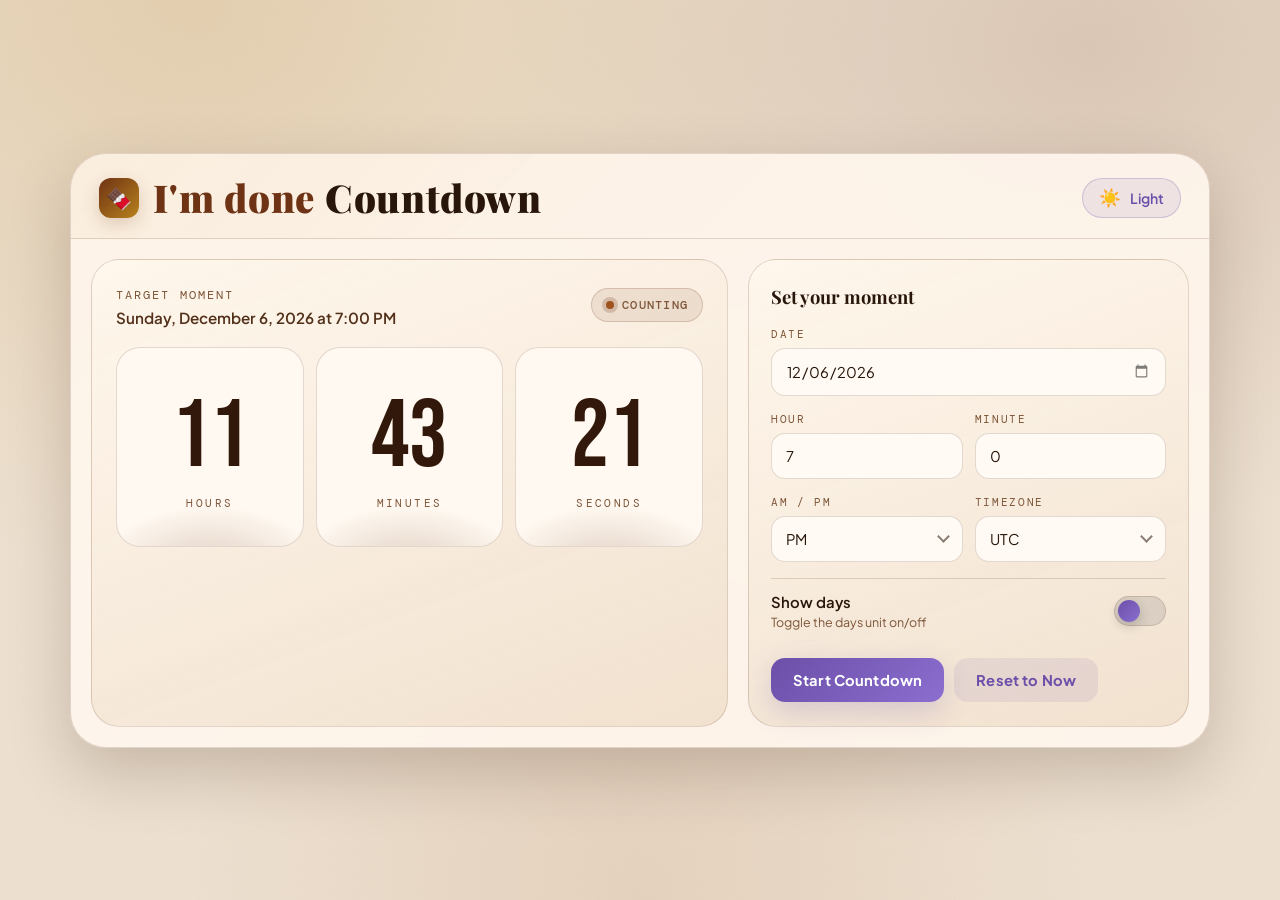
==== index.html @ 4e8c8bf4 "replaced website" ====
<!DOCTYPE html>
<html lang="en">

<head>
    <meta charset="UTF-8" />
    <meta name="viewport" content="width=device-width, initial-scale=1.0" />
    <title>ImDone Countdown</title>
    <link rel="preconnect" href="https://fonts.googleapis.com" />
    <link rel="icon" href="data:,🍫">
    <link
        href="https://fonts.googleapis.com/css2?family=Bebas+Neue&display=swap&family=Playfair+Display:wght@400;700;900&family=Plus+Jakarta+Sans:wght@400;500;600;700&family=DM+Mono:wght@300;400;500&display=swap"
        rel="stylesheet" />
    <style>
        :root {
            /* Light — warm parchment & chocolate */
            --bg: #ede0d0;
            --bg2: #e3d0bc;
            --surface: rgba(255, 247, 238, 0.90);
            --surface2: rgba(255, 249, 242, 0.97);
            --text: #28160a;
            --text2: #52301a;
            --muted: #7d5538;
            --border: rgba(80, 42, 18, 0.16);
            --shadow: 0 24px 64px rgba(44, 20, 6, 0.20);
            --accent: #6e3214;
            --accent2: #a0521e;
            --accent-glow: rgba(110, 50, 20, 0.20);
            --gold: #b8821c;
            --gold2: #d9a83a;
            --input-bg: rgba(255, 251, 245, 0.95);
            --unit-bg: linear-gradient(160deg, rgba(255, 247, 236, 0.95), rgba(238, 220, 200, 0.80));
            --num-color: #32180a;
            --chip-bg: rgba(110, 50, 20, 0.09);
            --chip-border: rgba(110, 50, 20, 0.20);
            --dot: #a0521e;
            --popup-bg: rgba(255, 248, 238, 0.99);
            --popup-hover: rgba(110, 50, 20, 0.08);
            /* purple palette for buttons/toggles */
            --purple: #6b4fa8;
            --purple2: #8b6ecf;
            --purple-glow: rgba(107, 79, 168, 0.22);
            --purple-bg: rgba(107, 79, 168, 0.10);
            --purple-border: rgba(107, 79, 168, 0.24);
            --grain: url("data:image/svg+xml,%3Csvg xmlns='http://www.w3.org/2000/svg' width='200' height='200'%3E%3Cfilter id='n'%3E%3CfeTurbulence type='fractalNoise' baseFrequency='0.75' numOctaves='4' stitchTiles='stitch'/%3E%3C/filter%3E%3Crect width='200' height='200' filter='url(%23n)' opacity='0.04'/%3E%3C/svg%3E");
        }

        [data-theme="dark"] {
            --bg: #1a0e08;
            --bg2: #231409;
            --surface: rgba(48, 28, 16, 0.86);
            --surface2: rgba(58, 35, 20, 0.96);
            --text: #f2e4d6;
            --text2: #d4b49a;
            --muted: #9e7a63;
            --border: rgba(255, 220, 180, 0.09);
            --shadow: 0 28px 72px rgba(0, 0, 0, 0.50);
            --accent: #d4824a;
            --accent2: #e8a070;
            --accent-glow: rgba(212, 130, 74, 0.20);
            --gold: #d4a43a;
            --gold2: #eecc6e;
            --input-bg: rgba(20, 11, 6, 0.55);
            --unit-bg: linear-gradient(160deg, rgba(68, 40, 24, 0.85), rgba(44, 26, 14, 0.75));
            --num-color: #f0d8c4;
            --chip-bg: rgba(212, 130, 74, 0.12);
            --chip-border: rgba(212, 130, 74, 0.22);
            --dot: #d4824a;
            --popup-bg: rgba(42, 24, 13, 0.99);
            --popup-hover: rgba(212, 130, 74, 0.12);
            /* purple palette for buttons/toggles */
            --purple: #9b7cdf;
            --purple2: #b9a0f0;
            --purple-glow: rgba(155, 124, 223, 0.24);
            --purple-bg: rgba(155, 124, 223, 0.12);
            --purple-border: rgba(155, 124, 223, 0.26);
        }

        *,
        *::before,
        *::after {
            box-sizing: border-box;
        }

        html,
        body {
            margin: 0;
            min-height: 100%;
        }

        body {
            background: var(--bg);
            background-image:
                radial-gradient(ellipse at 15% 0%, rgba(184, 130, 28, 0.18) 0%, transparent 45%),
                radial-gradient(ellipse at 85% 5%, rgba(110, 50, 20, 0.14) 0%, transparent 40%),
                radial-gradient(ellipse at 50% 100%, rgba(160, 82, 30, 0.10) 0%, transparent 50%);
            color: var(--text);
            font-family: 'Plus Jakarta Sans', system-ui, sans-serif;
            padding: 24px 16px;
            display: grid;
            place-items: center;
            min-height: 100vh;
        }

        /* Subtle grain overlay */
        body::before {
            content: "";
            position: fixed;
            inset: 0;
            background-image: var(--grain);
            background-repeat: repeat;
            pointer-events: none;
            z-index: 0;
            opacity: 0.6;
        }

        .shell {
            position: relative;
            z-index: 1;
            width: min(1140px, 100%);
            border: 1px solid var(--border);
            border-radius: 36px;
            background: var(--surface);
            box-shadow: var(--shadow);
            overflow: hidden;
            backdrop-filter: blur(20px);
        }

        /* ── HEADER ───────────────────────────────────── */
        .hero {
            padding: 24px 28px 20px;
            border-bottom: 1px solid var(--border);
            background: linear-gradient(135deg, rgba(201, 146, 42, 0.06), transparent 60%);
            display: flex;
            align-items: center;
            justify-content: space-between;
            gap: 16px;
            flex-wrap: wrap;
        }

        .brand {
            display: flex;
            align-items: center;
            gap: 14px;
        }

        .brand-icon {
            width: 40px;
            height: 40px;
            border-radius: 12px;
            background: linear-gradient(135deg, var(--accent), var(--gold));
            display: grid;
            place-items: center;
            font-size: 1.3rem;
            box-shadow: 0 6px 18px var(--accent-glow);
            flex: 0 0 auto;
        }

        h1 {
            margin: 0;
            font-family: 'Playfair Display', serif;
            font-weight: 900;
            font-size: clamp(1.5rem, 3.2vw, 2.4rem);
            letter-spacing: 0.02em;
            line-height: 1;
            color: var(--text);
        }

        h1 span {
            color: var(--accent);
        }

        .top-actions {
            display: flex;
            gap: 10px;
            align-items: center;
        }

        .toggle {
            display: inline-flex;
            align-items: center;
            gap: 9px;
            border: 1px solid var(--purple-border);
            background: var(--purple-bg);
            color: var(--purple);
            padding: 10px 16px;
            border-radius: 999px;
            font-family: 'Plus Jakarta Sans', sans-serif;
            font-size: 0.88rem;
            font-weight: 600;
            cursor: pointer;
            transition: background 0.2s, transform 0.15s;
        }

        .toggle:hover {
            transform: translateY(-1px);
            background: rgba(107, 79, 168, 0.16);
        }

        .toggle-ico {
            font-size: 1.1rem;
            line-height: 1;
        }

        /* ── LAYOUT ───────────────────────────────────── */
        .content {
            display: grid;
            grid-template-columns: 1.3fr 0.9fr;
            gap: 20px;
            padding: 20px;
            align-items: stretch;
        }

        .card {
            border: 1px solid var(--border);
            border-radius: 28px;
            background: var(--unit-bg);
            box-shadow: inset 0 1px 0 rgba(255, 255, 255, 0.06);
        }

        /* ── TIMER PANEL ──────────────────────────────── */
        .timer-panel {
            padding: 28px 24px;
            display: flex;
            flex-direction: column;
            gap: 20px;
        }

        .clock-heading {
            display: flex;
            justify-content: space-between;
            align-items: flex-start;
            gap: 12px;
            flex-wrap: wrap;
        }

        .target-label {
            font-family: 'DM Mono', monospace;
            font-size: 0.72rem;
            font-weight: 400;
            letter-spacing: 0.18em;
            text-transform: uppercase;
            color: var(--muted);
            margin-bottom: 5px;
        }

        .target-value {
            font-family: 'Plus Jakarta Sans', sans-serif;
            font-size: 0.95rem;
            font-weight: 600;
            color: var(--text2);
        }

        .status {
            display: inline-flex;
            align-items: center;
            gap: 8px;
            font-family: 'DM Mono', monospace;
            font-size: 0.78rem;
            font-weight: 500;
            letter-spacing: 0.10em;
            text-transform: uppercase;
            color: var(--muted);
            white-space: nowrap;
            padding: 8px 14px;
            border: 1px solid var(--chip-border);
            border-radius: 999px;
            background: var(--chip-bg);
        }

        .dot {
            width: 8px;
            height: 8px;
            border-radius: 50%;
            background: var(--dot);
            box-shadow: 0 0 0 4px var(--accent-glow);
            animation: pulse 2s ease-in-out infinite;
        }

        .status.warn .dot {
            background: var(--gold);
            box-shadow: 0 0 0 4px rgba(201, 146, 42, 0.22);
            animation: none;
        }

        @keyframes pulse {

            0%,
            100% {
                opacity: 1;
                box-shadow: 0 0 0 4px var(--accent-glow);
            }

            50% {
                opacity: 0.7;
                box-shadow: 0 0 0 7px transparent;
            }
        }

        /* ── BIG CLOCK ────────────────────────────────── */
        .main-countdown {
            display: grid;
            grid-template-columns: repeat(4, minmax(0, 1fr));
            gap: 12px;
        }

        .main-countdown.no-days {
            grid-template-columns: repeat(3, minmax(0, 1fr));
        }

        .unit {
            border-radius: 24px;
            border: 1px solid var(--border);
            background: var(--surface2);
            display: flex;
            flex-direction: column;
            align-items: center;
            justify-content: center;
            padding: 28px 10px 22px;
            gap: 10px;
            position: relative;
            overflow: hidden;
            transition: transform 0.2s ease;
            min-height: 200px;
        }

        .unit:hover {
            transform: translateY(-2px);
        }

        .unit::after {
            content: "";
            position: absolute;
            bottom: -40%;
            left: 50%;
            transform: translateX(-50%);
            width: 120%;
            height: 120px;
            background: radial-gradient(ellipse, var(--accent-glow), transparent 70%);
            pointer-events: none;
        }

        /* Font scales with number of visible columns via vw.
       4-col mode: tighter (5.8vw cap 6rem), 3-col mode gets override below */
        .num {
            font-family: 'Bebas Neue', sans-serif;
            font-weight: 100;
            font-size: clamp(2.8rem, 5.8vw, 6rem);
            line-height: 1;
            letter-spacing: 0;
            font-variant-numeric: tabular-nums;
            color: var(--num-color);
            position: relative;
            z-index: 1;
            transition: transform 0.15s ease;
            white-space: nowrap;
        }

        /* 3-col (days hidden) — more room, go bigger */
        .main-countdown.no-days .num {
            font-size: clamp(3.6rem, 7.5vw, 7.5rem);
        }

        .num.tick {
            animation: numTick 0.18s ease;
        }

        @keyframes numTick {
            0% {
                transform: translateY(-6px);
                opacity: 0.5;
            }

            100% {
                transform: translateY(0);
                opacity: 1;
            }
        }

        .unit-label {
            font-family: 'DM Mono', monospace;
            font-size: 0.68rem;
            font-weight: 400;
            letter-spacing: 0.22em;
            text-transform: uppercase;
            color: var(--muted);
            position: relative;
            z-index: 1;
        }

        .unit-divider {
            align-self: center;
            font-family: 'Playfair Display', serif;
            font-size: clamp(2.5rem, 5vw, 4.5rem);
            font-weight: 400;
            color: var(--border);
            line-height: 1;
            user-select: none;
            padding-bottom: 24px;
            opacity: 0.7;
        }

        /* ── CONTROLS ─────────────────────────────────── */
        .controls {
            padding: 24px 22px;
            display: grid;
            gap: 16px;
            align-content: start;
        }

        .controls-title {
            font-family: 'Playfair Display', serif;
            font-size: 1.15rem;
            font-weight: 700;
            color: var(--text);
            margin-bottom: 2px;
        }

        .field {
            display: grid;
            gap: 7px;
        }

        .row-2 {
            display: grid;
            grid-template-columns: 1fr 1fr;
            gap: 12px;
        }

        label {
            font-family: 'DM Mono', monospace;
            font-size: 0.70rem;
            font-weight: 400;
            letter-spacing: 0.15em;
            text-transform: uppercase;
            color: var(--muted);
        }

        input,
        .select-button {
            width: 100%;
            border: 1px solid var(--border);
            background: var(--input-bg);
            color: var(--text);
            border-radius: 14px;
            padding: 13px 14px;
            outline: none;
            transition: border-color 0.2s, box-shadow 0.2s;
            font-family: 'Plus Jakarta Sans', sans-serif;
            font-size: 0.92rem;
        }

        input:focus,
        .select-button:focus {
            border-color: var(--purple);
            box-shadow: 0 0 0 4px var(--purple-glow);
        }

        input[type="date"]::-webkit-calendar-picker-indicator {
            opacity: 0.5;
            cursor: pointer;
        }

        /* ── SWITCH ───────────────────────────────────── */
        .switch-row {
            display: flex;
            justify-content: space-between;
            align-items: center;
            gap: 12px;
            padding: 14px 0 8px;
            border-top: 1px solid var(--border);
        }

        .switch-label {
            display: grid;
            gap: 3px;
        }

        .switch-label strong {
            font-family: 'Plus Jakarta Sans', sans-serif;
            font-size: 0.93rem;
            font-weight: 600;
        }

        .switch-label span {
            font-family: 'Plus Jakarta Sans', sans-serif;
            font-size: 0.78rem;
            color: var(--muted);
        }

        .switch {
            position: relative;
            width: 52px;
            height: 30px;
            flex: 0 0 auto;
        }

        .switch input {
            opacity: 0;
            width: 0;
            height: 0;
        }

        .slider {
            position: absolute;
            cursor: pointer;
            inset: 0;
            background: rgba(127, 127, 127, 0.22);
            border: 1px solid var(--border);
            border-radius: 999px;
            transition: 0.22s ease;
        }

        .slider:before {
            content: "";
            position: absolute;
            height: 22px;
            width: 22px;
            left: 3px;
            top: 50%;
            transform: translateY(-50%);
            background: linear-gradient(135deg, var(--purple), var(--purple2));
            border-radius: 50%;
            transition: 0.22s ease;
            box-shadow: 0 4px 12px rgba(0, 0, 0, 0.20);
        }

        .switch input:checked+.slider:before {
            transform: translate(22px, -50%);
        }

        .switch input:checked+.slider {
            background: var(--purple-bg);
            border-color: var(--purple-border);
        }

        /* ── ACTIONS ──────────────────────────────────── */
        .actions {
            display: flex;
            flex-wrap: wrap;
            gap: 10px;
            margin-top: 4px;
        }

        button.action {
            border: 0;
            border-radius: 14px;
            padding: 13px 22px;
            font-family: 'Plus Jakarta Sans', sans-serif;
            font-size: 0.92rem;
            font-weight: 700;
            cursor: pointer;
            transition: transform 0.15s ease, box-shadow 0.15s ease;
            letter-spacing: 0.01em;
        }

        button.action:hover {
            transform: translateY(-2px);
        }

        .primary {
            background: linear-gradient(135deg, var(--purple), var(--purple2));
            color: #fff;
            box-shadow: 0 10px 28px var(--purple-glow);
        }

        .primary:hover {
            box-shadow: 0 14px 34px var(--purple-glow);
        }

        .ghost {
            background: var(--purple-bg);
            color: var(--purple);
            border: 1px solid var(--purple-border);
        }

        /* ── DROPDOWN ─────────────────────────────────── */
        .dropdown {
            position: relative;
        }

        .select-button {
            display: flex;
            justify-content: space-between;
            align-items: center;
            gap: 12px;
            cursor: pointer;
            text-align: left;
        }

        .caret {
            width: 9px;
            height: 9px;
            border-right: 2px solid currentColor;
            border-bottom: 2px solid currentColor;
            transform: rotate(45deg);
            margin-top: -4px;
            opacity: 0.55;
            flex: 0 0 auto;
        }

        .menu {
            position: absolute;
            z-index: 20;
            top: calc(100% + 8px);
            left: 0;
            width: 100%;
            background: var(--popup-bg);
            border: 1px solid var(--border);
            border-radius: 18px;
            box-shadow: 0 22px 48px rgba(0, 0, 0, 0.18);
            padding: 6px;
            display: none;
            max-height: 256px;
            overflow: auto;
        }

        .dropdown.open .menu {
            display: block;
        }

        .option {
            padding: 11px 13px;
            border-radius: 12px;
            cursor: pointer;
            color: var(--text);
            font-family: 'Plus Jakarta Sans', sans-serif;
            font-size: 0.88rem;
            transition: background 0.12s;
            user-select: none;
        }

        .option:hover {
            background: var(--popup-hover);
        }

        .option.selected {
            background: rgba(123, 63, 30, 0.16);
            font-weight: 700;
        }

        .hidden {
            display: none !important;
        }

        /* ── DIVIDERS IN GRID ─────────────────────────── */
        .countdown-row {
            display: flex;
            align-items: stretch;
            gap: 4px;
        }

        /* ── RESPONSIVE ───────────────────────────────── */
        @media (max-width: 1020px) {
            .content {
                grid-template-columns: 1fr;
            }

            /* stacked layout = full width, more room for clock */
            .num {
                font-size: clamp(3.8rem, 10vw, 7rem);
            }

            .main-countdown.no-days .num {
                font-size: clamp(4.2rem, 13vw, 8rem);
            }
        }

        @media (max-width: 700px) {
            body {
                padding: 12px 10px;
            }

            .shell {
                border-radius: 26px;
            }

            .hero {
                padding: 18px 18px 16px;
            }

            .timer-panel,
            .controls {
                padding: 18px;
            }

            .main-countdown {
                grid-template-columns: repeat(2, minmax(0, 1fr));
            }

            .main-countdown.no-days {
                grid-template-columns: repeat(2, minmax(0, 1fr)) !important;
            }

            .unit {
                min-height: 150px;
            }

            .num,
            .main-countdown.no-days .num {
                font-size: clamp(3.4rem, 17vw, 5.5rem);
            }

            .row-2 {
                grid-template-columns: 1fr;
            }
        }

        @media (max-width: 400px) {

            .main-countdown,
            .main-countdown.no-days {
                grid-template-columns: 1fr 1fr !important;
            }

            .num,
            .main-countdown.no-days .num {
                font-size: clamp(2.8rem, 16vw, 4rem);
            }

            .unit {
                min-height: 130px;
                padding: 18px 8px 14px;
            }

            h1 {
                font-size: 1.3rem;
            }
        }
    </style>
</head>

<body>
    <main class="shell">

        <!-- HEADER -->
        <header class="hero">
            <div class="brand">
                <div class="brand-icon">🍫</div>
                <h1><span>I'm done</span> Countdown</h1>
            </div>
            <div class="top-actions">
                <button class="toggle" id="themeToggle" type="button" aria-label="Toggle theme">
                    <span class="toggle-ico" id="themeIco">☀️</span>
                    <span id="themeLabel">Light</span>
                </button>
            </div>
        </header>

        <!-- BODY -->
        <section class="content">

            <!-- TIMER -->
            <div class="card timer-panel">

                <div class="clock-heading">
                    <div>
                        <div class="target-label">Target moment</div>
                        <div class="target-value" id="targetText">Not set yet</div>
                    </div>
                    <div class="status" id="statusPill">
                        <span class="dot"></span>
                        <span id="statusText">Ready</span>
                    </div>
                </div>

                <div class="main-countdown" id="countdownGrid">
                    <div class="unit" id="daysUnit">
                        <span class="num" id="days">00</span>
                        <div class="unit-label">Days</div>
                    </div>
                    <div class="unit">
                        <span class="num" id="hours">00</span>
                        <div class="unit-label">Hours</div>
                    </div>
                    <div class="unit">
                        <span class="num" id="minutes">00</span>
                        <div class="unit-label">Minutes</div>
                    </div>
                    <div class="unit">
                        <span class="num" id="seconds">00</span>
                        <div class="unit-label">Seconds</div>
                    </div>
                </div>

            </div>

            <!-- CONTROLS -->
            <div class="card controls">
                <div class="controls-title">Set your moment</div>

                <div class="field">
                    <label for="dateInput">Date</label>
                    <input id="dateInput" type="date" />
                </div>

                <div class="row-2">
                    <div class="field">
                        <label for="hourInput">Hour</label>
                        <input id="hourInput" type="number" min="1" max="12" placeholder="7" />
                    </div>
                    <div class="field">
                        <label for="minuteInput">Minute</label>
                        <input id="minuteInput" type="number" min="0" max="59" placeholder="00" />
                    </div>
                </div>

                <div class="row-2">
                    <div class="field">
                        <label>AM / PM</label>
                        <div class="dropdown" id="ampmDropdown">
                            <button class="select-button" type="button">
                                <span data-label>PM</span>
                                <span class="caret"></span>
                            </button>
                            <div class="menu" role="listbox">
                                <div class="option" data-value="AM">AM</div>
                                <div class="option selected" data-value="PM">PM</div>
                            </div>
                        </div>
                    </div>
                    <div class="field">
                        <label>Timezone</label>
                        <div class="dropdown" id="timezoneDropdown">
                            <button class="select-button" type="button">
                                <span data-label>Asia/Kolkata</span>
                                <span class="caret"></span>
                            </button>
                            <div class="menu" role="listbox">
                                <div class="option" data-value="Asia/Kolkata">Asia/Kolkata</div>
                                <div class="option" data-value="UTC">UTC</div>
                                <div class="option" data-value="Europe/London">Europe/London</div>
                                <div class="option" data-value="Europe/Berlin">Europe/Berlin</div>
                                <div class="option" data-value="America/New_York">America/New_York</div>
                                <div class="option" data-value="America/Chicago">America/Chicago</div>
                                <div class="option" data-value="America/Los_Angeles">America/Los_Angeles</div>
                                <div class="option" data-value="Asia/Dubai">Asia/Dubai</div>
                                <div class="option" data-value="Asia/Singapore">Asia/Singapore</div>
                                <div class="option" data-value="Australia/Sydney">Australia/Sydney</div>
                            </div>
                        </div>
                    </div>
                </div>

                <div class="switch-row">
                    <div class="switch-label">
                        <strong>Show days</strong>
                        <span>Toggle the days unit on/off</span>
                    </div>
                    <label class="switch" aria-label="Show days countdown">
                        <input id="showDaysToggle" type="checkbox" />
                        <span class="slider"></span>
                    </label>
                </div>

                <div class="actions">
                    <button class="action primary" id="startBtn" type="button">Start Countdown</button>
                    <button class="action ghost" id="resetBtn" type="button">Reset to Now</button>
                </div>
            </div>

        </section>
    </main>

    <script>
        const STORAGE_KEY = 'imdone-time';
        // ── Elements ──────────────────────────────────────────────
        const dateInput = document.getElementById('dateInput');
        const hourInput = document.getElementById('hourInput');
        const minuteInput = document.getElementById('minuteInput');
        const startBtn = document.getElementById('startBtn');
        const resetBtn = document.getElementById('resetBtn');
        const showDaysToggle = document.getElementById('showDaysToggle');
        const daysUnit = document.getElementById('daysUnit');
        const countdownGrid = document.getElementById('countdownGrid');

        const themeToggle = document.getElementById('themeToggle');
        const themeLabel = document.getElementById('themeLabel');
        const themeIco = document.getElementById('themeIco');

        const targetText = document.getElementById('targetText');
        const statusPill = document.getElementById('statusPill');
        const statusText = document.getElementById('statusText');

        const daysEl = document.getElementById('days');
        const hoursEl = document.getElementById('hours');
        const minutesEl = document.getElementById('minutes');
        const secondsEl = document.getElementById('seconds');

        const ampmDropdown = document.getElementById('ampmDropdown');
        const timezoneDropdown = document.getElementById('timezoneDropdown');

        const ampmLabel = ampmDropdown.querySelector('[data-label]');
        const timezoneLabel = timezoneDropdown.querySelector('[data-label]');

        // ── State ─────────────────────────────────────────────────
        let targetDate = null;
        let tickHandle = null;
        let ampmValue = 'PM';
        let timezoneValue = Intl.DateTimeFormat().resolvedOptions().timeZone || 'Asia/Kolkata';

        const pad = n => String(n).padStart(2, '0');

        function saveTimeToStorage() {
            const data = {
                hour: hourInput.value,
                minute: minuteInput.value,
                ampm: ampmValue,
                timezone: timezoneValue
            };
            localStorage.setItem(STORAGE_KEY, JSON.stringify(data));
        }

        function loadTimeFromStorage() {
            const raw = localStorage.getItem(STORAGE_KEY);
            if (!raw) return;

            try {
                const data = JSON.parse(raw);

                if (data.hour) hourInput.value = data.hour;
                if (data.minute) minuteInput.value = data.minute;

                if (data.ampm) {
                    ampmValue = data.ampm;
                    ampmLabel.textContent = data.ampm;

                    ampmDropdown.querySelectorAll('.option').forEach(o =>
                        o.classList.toggle('selected', o.dataset.value === data.ampm)
                    );
                }

                if (data.timezone) {
                    timezoneValue = data.timezone;
                    timezoneLabel.textContent = data.timezone;

                    timezoneDropdown.querySelectorAll('.option').forEach(o =>
                        o.classList.toggle('selected', o.dataset.value === data.timezone)
                    );
                }

            } catch (e) {
                console.warn('Invalid stored time');
            }
        }

        // ── Theme ─────────────────────────────────────────────────
        function getSystemTheme() {
            return window.matchMedia('(prefers-color-scheme: dark)').matches ? 'dark' : 'light';
        }

        function applyTheme(mode) {
            document.documentElement.dataset.theme = mode;
            themeLabel.textContent = mode === 'dark' ? 'Dark' : 'Light';
            themeIco.textContent = mode === 'dark' ? '🌙' : '☀️';
            localStorage.setItem('velvet-cacao-theme', mode);
        }

        function cycleTheme() {
            const cur = document.documentElement.dataset.theme;
            applyTheme(cur === 'dark' ? 'light' : 'dark');
        }

        // Init theme: always light by default, allow manual switch (saved in localStorage)
        const savedTheme = localStorage.getItem('velvet-cacao-theme');
        applyTheme(savedTheme || 'light');

        themeToggle.addEventListener('click', cycleTheme);

        // ── Helpers ───────────────────────────────────────────────
        function todayLocalISO() {
            const d = new Date();
            const off = d.getTimezoneOffset() * 60000;
            return new Date(d.getTime() - off).toISOString().slice(0, 10);
        }

        function formatDateTime(date) {
            return new Intl.DateTimeFormat(undefined, { dateStyle: 'full', timeStyle: 'short' }).format(date);
        }

        function buildTarget() {
            const dateStr = dateInput.value || todayLocalISO();
            const hourRaw = parseInt(hourInput.value, 10);
            const minRaw = parseInt(minuteInput.value, 10);
            const hour12 = Number.isFinite(hourRaw) && hourRaw >= 1 && hourRaw <= 12 ? hourRaw : 7;
            const minute = Number.isFinite(minRaw) && minRaw >= 0 && minRaw <= 59 ? minRaw : 0;
            const hour24 = ampmValue === 'PM' ? (hour12 % 12) + 12 : hour12 % 12;
            return new Date(`${dateStr}T${pad(hour24)}:${pad(minute)}:00`);
        }

        // ── Visibility ────────────────────────────────────────────
        function updateDaysVisibility() {
            const show = showDaysToggle.checked;
            daysUnit.classList.toggle('hidden', !show);
            countdownGrid.classList.toggle('no-days', !show);
        }

        // ── Tick ──────────────────────────────────────────────────
        const prevValues = { days: null, hours: null, minutes: null, seconds: null };

        function animateTick(el, val) {
            el.textContent = val;
            el.classList.remove('tick');
            void el.offsetWidth; // reflow
            el.classList.add('tick');
        }

        function updateCountdown() {
            if (!targetDate) return;
            const diff = targetDate.getTime() - Date.now();
            const safe = Math.max(0, diff);
            const total = Math.floor(safe / 1000);
            const d = Math.floor(total / 86400);
            const h = Math.floor((total % 86400) / 3600);
            const m = Math.floor((total % 3600) / 60);
            const s = total % 60;

            const pads = [pad(d), pad(h), pad(m), pad(s)];
            const els = [daysEl, hoursEl, minutesEl, secondsEl];
            const keys = ['days', 'hours', 'minutes', 'seconds'];

            keys.forEach((k, i) => {
                if (prevValues[k] !== pads[i]) {
                    animateTick(els[i], pads[i]);
                    prevValues[k] = pads[i];
                }
            });

            const done = diff <= 0;
            statusText.textContent = done ? 'Time reached' : 'Counting';
            statusPill.classList.toggle('warn', done);
        }

        // ── Start / Reset ─────────────────────────────────────────
        function startCountdown() {
            targetDate = buildTarget();
            targetText.textContent = formatDateTime(targetDate);
            clearInterval(tickHandle);
            updateCountdown();
            tickHandle = setInterval(updateCountdown, 1000);
            saveTimeToStorage();
        }

        function setDefaults() {
            dateInput.value = todayLocalISO();
            hourInput.value = 7;
            minuteInput.value = 0;
            ampmValue = 'PM';
            timezoneValue = Intl.DateTimeFormat().resolvedOptions().timeZone || 'Asia/Kolkata';
            ampmLabel.textContent = ampmValue;
            timezoneLabel.textContent = timezoneValue;
            ampmDropdown.querySelectorAll('.option').forEach(o =>
                o.classList.toggle('selected', o.dataset.value === ampmValue));
            timezoneDropdown.querySelectorAll('.option').forEach(o =>
                o.classList.toggle('selected', o.dataset.value === timezoneValue));
        }

        function resetToNow() {
            setDefaults();
            updateDaysVisibility();
            startCountdown();
        }

        // ── Dropdowns ─────────────────────────────────────────────
        function closeDropdowns(except = null) {
            [ampmDropdown, timezoneDropdown].forEach(d => {
                if (d !== except) d.classList.remove('open');
            });
        }

        function wireDropdown(dropdown, onPick) {
            const btn = dropdown.querySelector('.select-button');
            const options = [...dropdown.querySelectorAll('.option')];
            btn.addEventListener('click', e => {
                e.stopPropagation();
                const willOpen = !dropdown.classList.contains('open');
                closeDropdowns(dropdown);
                dropdown.classList.toggle('open', willOpen);
            });
            options.forEach(opt => {
                opt.addEventListener('click', e => {
                    e.stopPropagation();
                    onPick(opt.dataset.value);
                    options.forEach(o => o.classList.toggle('selected', o === opt));
                    dropdown.classList.remove('open');
                });
            });
        }

        wireDropdown(ampmDropdown, val => {
            ampmValue = val;
            ampmLabel.textContent = val;
            startCountdown();
            saveTimeToStorage();
        });

        wireDropdown(timezoneDropdown, val => {
            timezoneValue = val;
            timezoneLabel.textContent = val;
        });

        window.addEventListener('click', () => closeDropdowns());
        document.addEventListener('keydown', e => { if (e.key === 'Escape') closeDropdowns(); });

        // ── Auto-restart countdown on input change ────────────────
        [dateInput, hourInput, minuteInput].forEach(el => {
            el.addEventListener('change', startCountdown);
            el.addEventListener('input', startCountdown);
        });

        // ── Init ──────────────────────────────────────────────────
        loadTimeFromStorage();
        setDefaults();
        updateDaysVisibility();
        startCountdown();

        startBtn.addEventListener('click', startCountdown);
        resetBtn.addEventListener('click', resetToNow);
        showDaysToggle.addEventListener('change', updateDaysVisibility);
    </script>
</body>

</html>
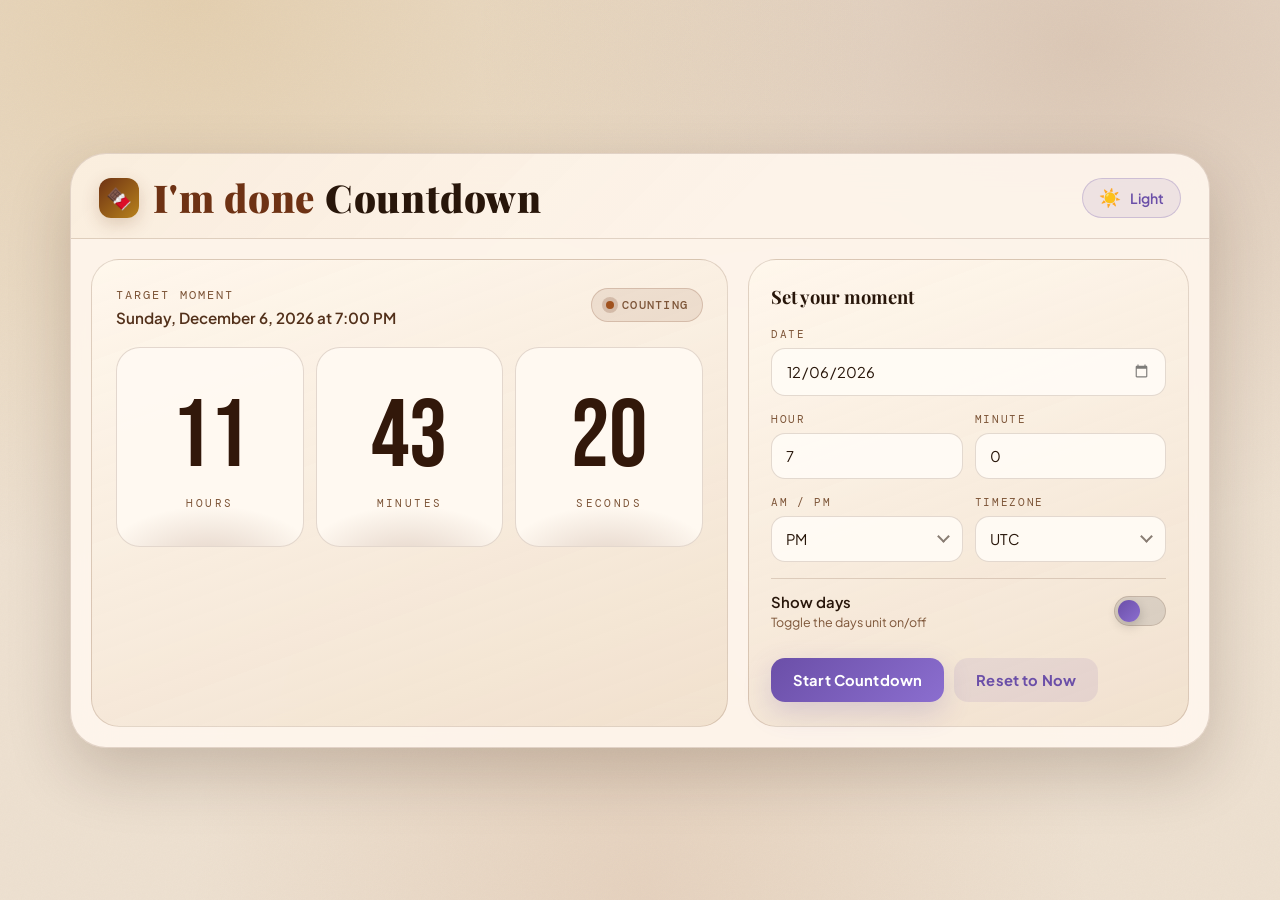
==== commit a4088723: "updated" ====
--- a/index.html
+++ b/index.html
@@ -6,7 +6,7 @@
     <meta name="viewport" content="width=device-width, initial-scale=1.0" />
     <title>ImDone Countdown</title>
     <link rel="preconnect" href="https://fonts.googleapis.com" />
-    <link rel="icon" href="data:,🍫">
+    <link rel="icon" type="image/png" href="coweb.png">
     <link
         href="https://fonts.googleapis.com/css2?family=Bebas+Neue&display=swap&family=Playfair+Display:wght@400;700;900&family=Plus+Jakarta+Sans:wght@400;500;600;700&family=DM+Mono:wght@300;400;500&display=swap"
         rel="stylesheet" />
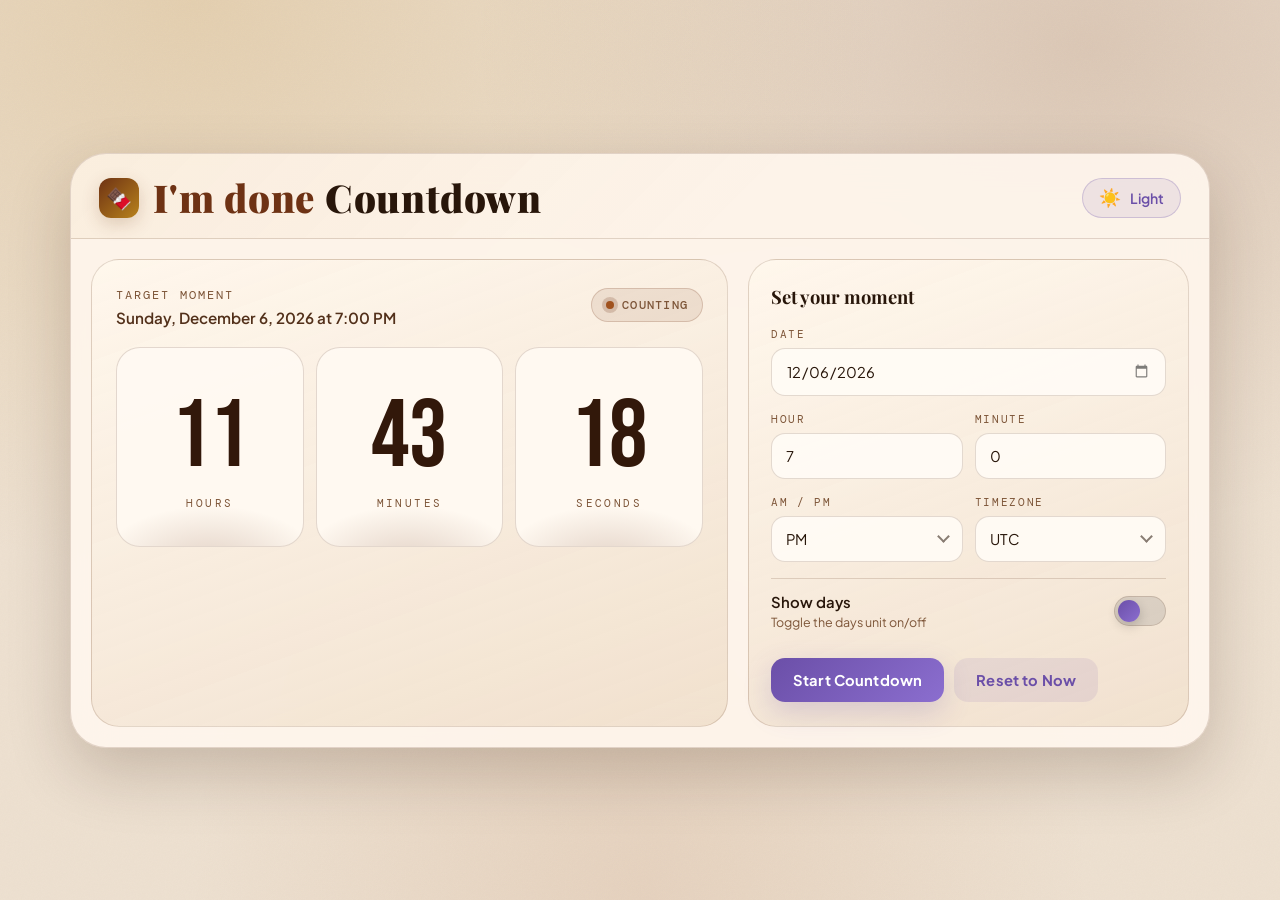
==== commit 99ca3b39: "Update index.html" ====
--- a/index.html
+++ b/index.html
@@ -1108,8 +1108,8 @@
         });
 
         // ── Init ──────────────────────────────────────────────────
+        setDefaults();
         loadTimeFromStorage();
-        setDefaults();
         updateDaysVisibility();
         startCountdown();
 
@@ -1119,4 +1119,4 @@
     </script>
 </body>
 
-</html>+</html>
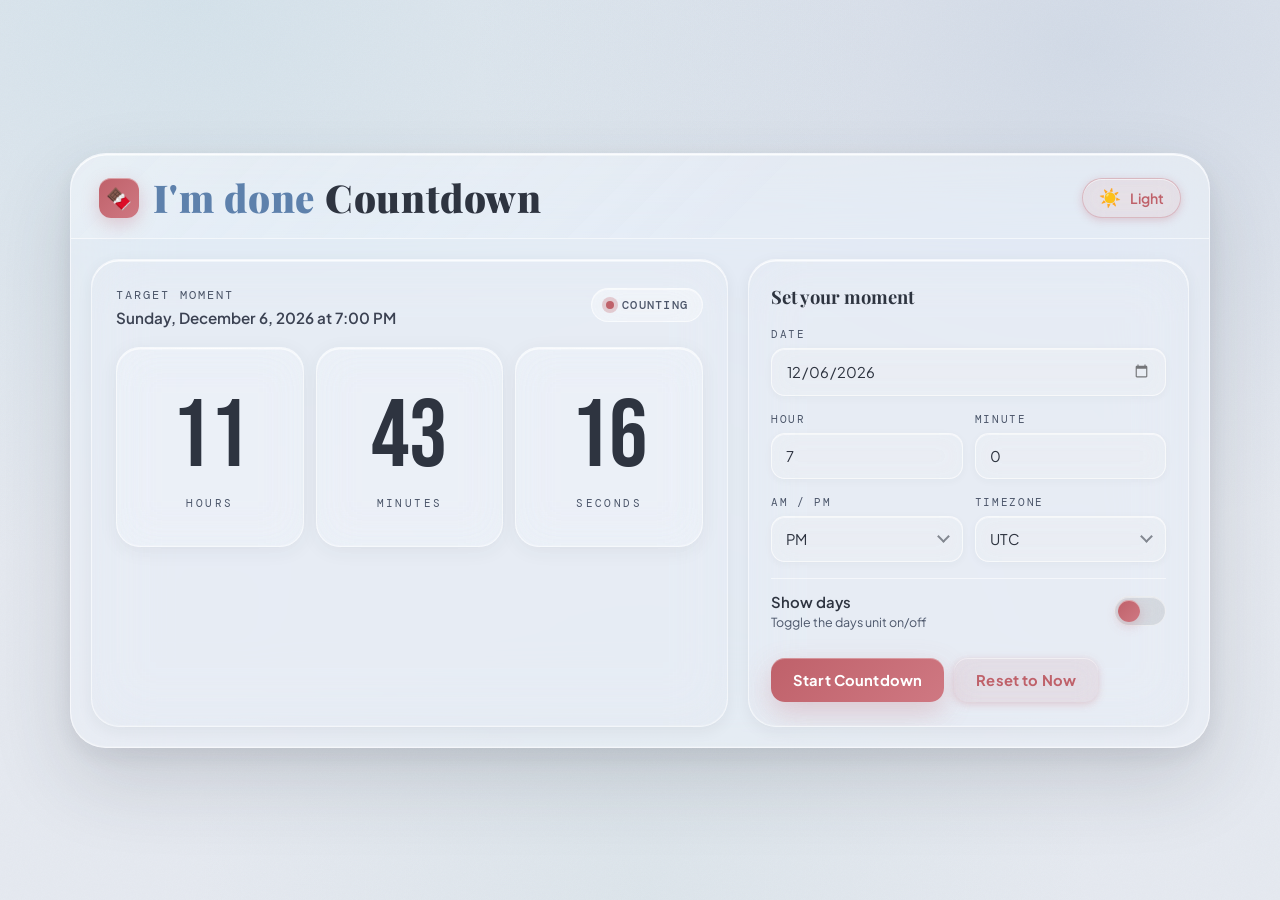
==== commit e9d8b922: "Update index.html" ====
--- a/index.html
+++ b/index.html
@@ -12,67 +12,88 @@
         rel="stylesheet" />
     <style>
         :root {
-            /* Light — warm parchment & chocolate */
-            --bg: #ede0d0;
-            --bg2: #e3d0bc;
-            --surface: rgba(255, 247, 238, 0.90);
-            --surface2: rgba(255, 249, 242, 0.97);
-            --text: #28160a;
-            --text2: #52301a;
-            --muted: #7d5538;
-            --border: rgba(80, 42, 18, 0.16);
-            --shadow: 0 24px 64px rgba(44, 20, 6, 0.20);
-            --accent: #6e3214;
-            --accent2: #a0521e;
-            --accent-glow: rgba(110, 50, 20, 0.20);
-            --gold: #b8821c;
-            --gold2: #d9a83a;
-            --input-bg: rgba(255, 251, 245, 0.95);
-            --unit-bg: linear-gradient(160deg, rgba(255, 247, 236, 0.95), rgba(238, 220, 200, 0.80));
-            --num-color: #32180a;
-            --chip-bg: rgba(110, 50, 20, 0.09);
-            --chip-border: rgba(110, 50, 20, 0.20);
-            --dot: #a0521e;
-            --popup-bg: rgba(255, 248, 238, 0.99);
-            --popup-hover: rgba(110, 50, 20, 0.08);
-            /* purple palette for buttons/toggles */
-            --purple: #6b4fa8;
-            --purple2: #8b6ecf;
-            --purple-glow: rgba(107, 79, 168, 0.22);
-            --purple-bg: rgba(107, 79, 168, 0.10);
-            --purple-border: rgba(107, 79, 168, 0.24);
+            /* ── Nord Snow Storm backgrounds ── */
+            --bg: #E5E9F0;
+            --bg2: #D8DEE9;
+            --surface: rgba(236, 239, 244, 0.58);
+            --surface2: rgba(229, 233, 240, 0.42);
+            --text: #2E3440;
+            --text2: #3B4252;
+            --muted: #4C566A;
+            --border: rgba(255, 255, 255, 0.55);
+            --border2: rgba(46, 52, 64, 0.10);
+            --shadow: 0 32px 80px rgba(46, 52, 64, 0.16), 0 8px 24px rgba(46, 52, 64, 0.08);
+            /* Frost blue for h1 accent span */
+            --accent: #5E81AC;
+            --accent2: #81A1C1;
+            --accent-glow: rgba(94, 129, 172, 0.18);
+            --gold: #EBCB8B;
+            --gold2: #D08770;
+            --input-bg: rgba(236, 239, 244, 0.65);
+            --input-border: rgba(255, 255, 255, 0.62);
+            --unit-bg: rgba(255, 255, 255, 0.22);
+            --num-color: #2E3440;
+            --chip-bg: rgba(255, 255, 255, 0.35);
+            --chip-border: rgba(255, 255, 255, 0.58);
+            --dot: #BF616A;
+            --popup-bg: rgba(236, 239, 244, 0.95);
+            --popup-hover: rgba(191, 97, 106, 0.08);
             --grain: url("data:image/svg+xml,%3Csvg xmlns='http://www.w3.org/2000/svg' width='200' height='200'%3E%3Cfilter id='n'%3E%3CfeTurbulence type='fractalNoise' baseFrequency='0.75' numOctaves='4' stitchTiles='stitch'/%3E%3C/filter%3E%3Crect width='200' height='200' filter='url(%23n)' opacity='0.04'/%3E%3C/svg%3E");
+
+            /* ── Nord Aurora red #BF616A ── */
+            --red: #BF616A;
+            --red2: #CF7882;
+            --red-glow: rgba(191, 97, 106, 0.28);
+            --red-bg: rgba(191, 97, 106, 0.10);
+            --red-border: rgba(191, 97, 106, 0.30);
+
+            /* Glass vars */
+            --glass-blur: blur(44px) saturate(200%);
+            --glass-blur-card: blur(28px) saturate(180%);
+            --glass-blur-unit: blur(20px) saturate(160%);
+            --glass-blur-input: blur(12px);
+            --glass-blur-menu: blur(32px) saturate(200%);
+            --glass-specular: inset 0 1.5px 0 rgba(255, 255, 255, 0.80), inset 0 -1px 0 rgba(255, 255, 255, 0.18);
+            --glass-specular-unit: inset 0 1.5px 0 rgba(255, 255, 255, 0.65), inset 0 -1px 0 rgba(255, 255, 255, 0.12);
         }
 
         [data-theme="dark"] {
-            --bg: #1a0e08;
-            --bg2: #231409;
-            --surface: rgba(48, 28, 16, 0.86);
-            --surface2: rgba(58, 35, 20, 0.96);
-            --text: #f2e4d6;
-            --text2: #d4b49a;
-            --muted: #9e7a63;
-            --border: rgba(255, 220, 180, 0.09);
-            --shadow: 0 28px 72px rgba(0, 0, 0, 0.50);
-            --accent: #d4824a;
-            --accent2: #e8a070;
-            --accent-glow: rgba(212, 130, 74, 0.20);
-            --gold: #d4a43a;
-            --gold2: #eecc6e;
-            --input-bg: rgba(20, 11, 6, 0.55);
-            --unit-bg: linear-gradient(160deg, rgba(68, 40, 24, 0.85), rgba(44, 26, 14, 0.75));
-            --num-color: #f0d8c4;
-            --chip-bg: rgba(212, 130, 74, 0.12);
-            --chip-border: rgba(212, 130, 74, 0.22);
-            --dot: #d4824a;
-            --popup-bg: rgba(42, 24, 13, 0.99);
-            --popup-hover: rgba(212, 130, 74, 0.12);
-            /* purple palette for buttons/toggles */
-            --purple: #9b7cdf;
-            --purple2: #b9a0f0;
-            --purple-glow: rgba(155, 124, 223, 0.24);
-            --purple-bg: rgba(155, 124, 223, 0.12);
-            --purple-border: rgba(155, 124, 223, 0.26);
+            /* ── Nord Polar Night backgrounds ── */
+            --bg: #2E3440;
+            --bg2: #3B4252;
+            --surface: rgba(59, 66, 82, 0.72);
+            --surface2: rgba(67, 76, 94, 0.58);
+            --text: #ECEFF4;
+            --text2: #E5E9F0;
+            --muted: #81A1C1;
+            --border: rgba(255, 255, 255, 0.10);
+            --border2: rgba(255, 255, 255, 0.06);
+            --shadow: 0 32px 80px rgba(0, 0, 0, 0.52), 0 8px 24px rgba(0, 0, 0, 0.28);
+            /* Frost blue for h1 accent span */
+            --accent: #88C0D0;
+            --accent2: #8FBCBB;
+            --accent-glow: rgba(136, 192, 208, 0.20);
+            --gold: #EBCB8B;
+            --gold2: #D08770;
+            --input-bg: rgba(46, 52, 64, 0.55);
+            --input-border: rgba(255, 255, 255, 0.12);
+            --unit-bg: rgba(255, 255, 255, 0.06);
+            --num-color: #ECEFF4;
+            --chip-bg: rgba(255, 255, 255, 0.08);
+            --chip-border: rgba(255, 255, 255, 0.14);
+            --dot: #BF616A;
+            --popup-bg: rgba(46, 52, 64, 0.97);
+            --popup-hover: rgba(191, 97, 106, 0.14);
+
+            /* ── Nord Aurora red ── */
+            --red: #BF616A;
+            --red2: #CF7882;
+            --red-glow: rgba(191, 97, 106, 0.34);
+            --red-bg: rgba(191, 97, 106, 0.14);
+            --red-border: rgba(191, 97, 106, 0.34);
+
+            --glass-specular: inset 0 1.5px 0 rgba(255, 255, 255, 0.12), inset 0 -1px 0 rgba(255, 255, 255, 0.04);
+            --glass-specular-unit: inset 0 1.5px 0 rgba(255, 255, 255, 0.09), inset 0 -1px 0 rgba(255, 255, 255, 0.03);
         }
 
         *,
@@ -89,10 +110,11 @@
 
         body {
             background: var(--bg);
+            /* inside body {} — replace background-image only */
             background-image:
-                radial-gradient(ellipse at 15% 0%, rgba(184, 130, 28, 0.18) 0%, transparent 45%),
-                radial-gradient(ellipse at 85% 5%, rgba(110, 50, 20, 0.14) 0%, transparent 40%),
-                radial-gradient(ellipse at 50% 100%, rgba(160, 82, 30, 0.10) 0%, transparent 50%);
+                radial-gradient(ellipse at 15% 0%, rgba(136, 192, 208, 0.18) 0%, transparent 45%),
+                radial-gradient(ellipse at 85% 5%, rgba(94, 129, 172, 0.14) 0%, transparent 40%),
+                radial-gradient(ellipse at 50% 100%, rgba(143, 188, 187, 0.10) 0%, transparent 50%);
             color: var(--text);
             font-family: 'Plus Jakarta Sans', system-ui, sans-serif;
             padding: 24px 16px;
@@ -101,7 +123,13 @@
             min-height: 100vh;
         }
 
-        /* Subtle grain overlay */
+        [data-theme="dark"] body {
+            background-image:
+                radial-gradient(ellipse at 15% 0%, rgba(136, 192, 208, 0.07) 0%, transparent 45%),
+                radial-gradient(ellipse at 85% 5%, rgba(94, 129, 172, 0.09) 0%, transparent 40%),
+                radial-gradient(ellipse at 50% 100%, rgba(143, 188, 187, 0.05) 0%, transparent 50%);
+        }
+
         body::before {
             content: "";
             position: fixed;
@@ -113,6 +141,7 @@
             opacity: 0.6;
         }
 
+        /* ── SHELL ── */
         .shell {
             position: relative;
             z-index: 1;
@@ -120,16 +149,21 @@
             border: 1px solid var(--border);
             border-radius: 36px;
             background: var(--surface);
-            box-shadow: var(--shadow);
+            box-shadow: var(--shadow), var(--glass-specular);
             overflow: hidden;
-            backdrop-filter: blur(20px);
-        }
-
-        /* ── HEADER ───────────────────────────────────── */
+            backdrop-filter: var(--glass-blur);
+            -webkit-backdrop-filter: var(--glass-blur);
+            /* liquid glass vars */
+            --lx: 50%;
+            --ly: 50%;
+            --lvis: 0;
+        }
+
+        /* ── HEADER ── */
         .hero {
             padding: 24px 28px 20px;
             border-bottom: 1px solid var(--border);
-            background: linear-gradient(135deg, rgba(201, 146, 42, 0.06), transparent 60%);
+            background: linear-gradient(135deg, rgba(255, 255, 255, 0.18) 0%, rgba(255, 255, 255, 0.04) 60%);
             display: flex;
             align-items: center;
             justify-content: space-between;
@@ -147,11 +181,11 @@
             width: 40px;
             height: 40px;
             border-radius: 12px;
-            background: linear-gradient(135deg, var(--accent), var(--gold));
+            background: linear-gradient(135deg, var(--red), var(--red2));
             display: grid;
             place-items: center;
             font-size: 1.3rem;
-            box-shadow: 0 6px 18px var(--accent-glow);
+            box-shadow: 0 6px 18px var(--red-glow), inset 0 1px 0 rgba(255, 255, 255, 0.4);
             flex: 0 0 auto;
         }
 
@@ -179,21 +213,25 @@
             display: inline-flex;
             align-items: center;
             gap: 9px;
-            border: 1px solid var(--purple-border);
-            background: var(--purple-bg);
-            color: var(--purple);
+            border: 1px solid var(--red-border);
+            background: var(--red-bg);
+            color: var(--red);
             padding: 10px 16px;
             border-radius: 999px;
             font-family: 'Plus Jakarta Sans', sans-serif;
             font-size: 0.88rem;
             font-weight: 600;
             cursor: pointer;
-            transition: background 0.2s, transform 0.15s;
+            transition: background 0.2s, transform 0.15s, box-shadow 0.2s;
+            backdrop-filter: blur(12px);
+            -webkit-backdrop-filter: blur(12px);
+            box-shadow: inset 0 1px 0 rgba(255, 255, 255, 0.55), 0 2px 8px var(--red-glow);
         }
 
         .toggle:hover {
             transform: translateY(-1px);
-            background: rgba(107, 79, 168, 0.16);
+            background: rgba(184, 58, 74, 0.16);
+            box-shadow: inset 0 1px 0 rgba(255, 255, 255, 0.6), 0 6px 18px var(--red-glow);
         }
 
         .toggle-ico {
@@ -201,7 +239,7 @@
             line-height: 1;
         }
 
-        /* ── LAYOUT ───────────────────────────────────── */
+        /* ── LAYOUT ── */
         .content {
             display: grid;
             grid-template-columns: 1.3fr 0.9fr;
@@ -210,14 +248,43 @@
             align-items: stretch;
         }
 
+        /* ── CARD — liquid glass surface ── */
         .card {
             border: 1px solid var(--border);
             border-radius: 28px;
-            background: var(--unit-bg);
-            box-shadow: inset 0 1px 0 rgba(255, 255, 255, 0.06);
-        }
-
-        /* ── TIMER PANEL ──────────────────────────────── */
+            background: var(--surface2);
+            box-shadow: var(--glass-specular), 0 4px 16px rgba(0, 0, 0, 0.06);
+            backdrop-filter: var(--glass-blur-card);
+            -webkit-backdrop-filter: var(--glass-blur-card);
+            position: relative;
+            overflow: hidden;
+            /* liquid glass vars */
+            --lx: 50%;
+            --ly: 50%;
+            --lvis: 0;
+        }
+
+        /* Liquid glass caustic overlay for .card */
+        .card::after {
+            content: "";
+            position: absolute;
+            inset: 0;
+            border-radius: inherit;
+            background:
+                radial-gradient(circle 220px at var(--lx) var(--ly),
+                    rgba(255, 255, 255, 0.30) 0%,
+                    rgba(255, 255, 255, 0.08) 45%,
+                    transparent 70%),
+                radial-gradient(circle 500px at var(--lx) var(--ly),
+                    rgba(255, 255, 255, 0.07) 0%,
+                    transparent 70%);
+            opacity: var(--lvis);
+            transition: opacity 0.35s ease;
+            pointer-events: none;
+            z-index: 10;
+        }
+
+        /* ── TIMER PANEL ── */
         .timer-panel {
             padding: 28px 24px;
             display: flex;
@@ -265,6 +332,9 @@
             border: 1px solid var(--chip-border);
             border-radius: 999px;
             background: var(--chip-bg);
+            backdrop-filter: blur(16px);
+            -webkit-backdrop-filter: blur(16px);
+            box-shadow: inset 0 1px 0 rgba(255, 255, 255, 0.50);
         }
 
         .dot {
@@ -272,7 +342,7 @@
             height: 8px;
             border-radius: 50%;
             background: var(--dot);
-            box-shadow: 0 0 0 4px var(--accent-glow);
+            box-shadow: 0 0 0 4px var(--red-glow);
             animation: pulse 2s ease-in-out infinite;
         }
 
@@ -287,7 +357,7 @@
             0%,
             100% {
                 opacity: 1;
-                box-shadow: 0 0 0 4px var(--accent-glow);
+                box-shadow: 0 0 0 4px var(--red-glow);
             }
 
             50% {
@@ -296,7 +366,7 @@
             }
         }
 
-        /* ── BIG CLOCK ────────────────────────────────── */
+        /* ── BIG CLOCK ── */
         .main-countdown {
             display: grid;
             grid-template-columns: repeat(4, minmax(0, 1fr));
@@ -307,10 +377,11 @@
             grid-template-columns: repeat(3, minmax(0, 1fr));
         }
 
+        /* ── UNIT — innermost glass layer ── */
         .unit {
             border-radius: 24px;
             border: 1px solid var(--border);
-            background: var(--surface2);
+            background: var(--unit-bg);
             display: flex;
             flex-direction: column;
             align-items: center;
@@ -319,28 +390,56 @@
             gap: 10px;
             position: relative;
             overflow: hidden;
-            transition: transform 0.2s ease;
+            transition: transform 0.2s ease, box-shadow 0.2s ease;
             min-height: 200px;
+            backdrop-filter: var(--glass-blur-unit);
+            -webkit-backdrop-filter: var(--glass-blur-unit);
+            box-shadow: var(--glass-specular-unit), 0 4px 20px rgba(0, 0, 0, 0.06);
+            /* liquid glass vars */
+            --lx: 50%;
+            --ly: 50%;
+            --lvis: 0;
         }
 
         .unit:hover {
             transform: translateY(-2px);
-        }
-
+            box-shadow: var(--glass-specular-unit), 0 12px 36px rgba(0, 0, 0, 0.10);
+        }
+
+        /* Top specular shine bar */
+        .unit::before {
+            content: "";
+            position: absolute;
+            top: 0;
+            left: 10%;
+            width: 80%;
+            height: 1px;
+            background: linear-gradient(90deg, transparent, rgba(255, 255, 255, 0.65) 40%, rgba(255, 255, 255, 0.65) 60%, transparent);
+            pointer-events: none;
+            border-radius: 0 0 50% 50%;
+            z-index: 1;
+        }
+
+        /* Liquid glass caustic overlay — follows pointer */
         .unit::after {
             content: "";
             position: absolute;
-            bottom: -40%;
-            left: 50%;
-            transform: translateX(-50%);
-            width: 120%;
-            height: 120px;
-            background: radial-gradient(ellipse, var(--accent-glow), transparent 70%);
+            inset: 0;
+            border-radius: inherit;
+            background:
+                radial-gradient(circle 175px at var(--lx) var(--ly),
+                    rgba(255, 255, 255, 0.38) 0%,
+                    rgba(255, 255, 255, 0.10) 45%,
+                    transparent 70%),
+                radial-gradient(circle 420px at var(--lx) var(--ly),
+                    rgba(255, 255, 255, 0.09) 0%,
+                    transparent 70%);
+            opacity: var(--lvis);
+            transition: opacity 0.3s ease;
             pointer-events: none;
-        }
-
-        /* Font scales with number of visible columns via vw.
-       4-col mode: tighter (5.8vw cap 6rem), 3-col mode gets override below */
+            z-index: 2;
+        }
+
         .num {
             font-family: 'Bebas Neue', sans-serif;
             font-weight: 100;
@@ -350,12 +449,11 @@
             font-variant-numeric: tabular-nums;
             color: var(--num-color);
             position: relative;
-            z-index: 1;
+            z-index: 3;
             transition: transform 0.15s ease;
             white-space: nowrap;
         }
 
-        /* 3-col (days hidden) — more room, go bigger */
         .main-countdown.no-days .num {
             font-size: clamp(3.6rem, 7.5vw, 7.5rem);
         }
@@ -384,7 +482,7 @@
             text-transform: uppercase;
             color: var(--muted);
             position: relative;
-            z-index: 1;
+            z-index: 3;
         }
 
         .unit-divider {
@@ -399,7 +497,7 @@
             opacity: 0.7;
         }
 
-        /* ── CONTROLS ─────────────────────────────────── */
+        /* ── CONTROLS ── */
         .controls {
             padding: 24px 22px;
             display: grid;
@@ -438,21 +536,24 @@
         input,
         .select-button {
             width: 100%;
-            border: 1px solid var(--border);
+            border: 1px solid var(--input-border);
             background: var(--input-bg);
             color: var(--text);
             border-radius: 14px;
             padding: 13px 14px;
             outline: none;
-            transition: border-color 0.2s, box-shadow 0.2s;
+            transition: border-color 0.2s, box-shadow 0.2s, background 0.2s;
             font-family: 'Plus Jakarta Sans', sans-serif;
             font-size: 0.92rem;
+            backdrop-filter: var(--glass-blur-input);
+            -webkit-backdrop-filter: var(--glass-blur-input);
+            box-shadow: inset 0 1px 0 rgba(255, 255, 255, 0.50), 0 2px 8px rgba(0, 0, 0, 0.04);
         }
 
         input:focus,
         .select-button:focus {
-            border-color: var(--purple);
-            box-shadow: 0 0 0 4px var(--purple-glow);
+            border-color: var(--red-border);
+            box-shadow: inset 0 1px 0 rgba(255, 255, 255, 0.55), 0 0 0 4px var(--red-glow);
         }
 
         input[type="date"]::-webkit-calendar-picker-indicator {
@@ -460,7 +561,7 @@
             cursor: pointer;
         }
 
-        /* ── SWITCH ───────────────────────────────────── */
+        /* ── SWITCH ── */
         .switch-row {
             display: flex;
             justify-content: space-between;
@@ -504,10 +605,13 @@
             position: absolute;
             cursor: pointer;
             inset: 0;
-            background: rgba(127, 127, 127, 0.22);
+            background: rgba(127, 127, 127, 0.18);
             border: 1px solid var(--border);
             border-radius: 999px;
             transition: 0.22s ease;
+            backdrop-filter: blur(8px);
+            -webkit-backdrop-filter: blur(8px);
+            box-shadow: inset 0 1px 0 rgba(255, 255, 255, 0.45);
         }
 
         .slider:before {
@@ -518,10 +622,10 @@
             left: 3px;
             top: 50%;
             transform: translateY(-50%);
-            background: linear-gradient(135deg, var(--purple), var(--purple2));
+            background: linear-gradient(135deg, var(--red), var(--red2));
             border-radius: 50%;
             transition: 0.22s ease;
-            box-shadow: 0 4px 12px rgba(0, 0, 0, 0.20);
+            box-shadow: 0 4px 12px var(--red-glow), inset 0 1px 0 rgba(255, 255, 255, 0.45);
         }
 
         .switch input:checked+.slider:before {
@@ -529,11 +633,11 @@
         }
 
         .switch input:checked+.slider {
-            background: var(--purple-bg);
-            border-color: var(--purple-border);
-        }
-
-        /* ── ACTIONS ──────────────────────────────────── */
+            background: var(--red-bg);
+            border-color: var(--red-border);
+        }
+
+        /* ── ACTIONS ── */
         .actions {
             display: flex;
             flex-wrap: wrap;
@@ -558,22 +662,29 @@
         }
 
         .primary {
-            background: linear-gradient(135deg, var(--purple), var(--purple2));
+            background: linear-gradient(135deg, var(--red), var(--red2));
             color: #fff;
-            box-shadow: 0 10px 28px var(--purple-glow);
+            box-shadow: 0 10px 28px var(--red-glow), inset 0 1px 0 rgba(255, 255, 255, 0.30);
         }
 
         .primary:hover {
-            box-shadow: 0 14px 34px var(--purple-glow);
+            box-shadow: 0 16px 36px var(--red-glow), inset 0 1px 0 rgba(255, 255, 255, 0.35);
         }
 
         .ghost {
-            background: var(--purple-bg);
-            color: var(--purple);
-            border: 1px solid var(--purple-border);
-        }
-
-        /* ── DROPDOWN ─────────────────────────────────── */
+            background: var(--red-bg);
+            color: var(--red);
+            border: 1px solid var(--red-border);
+            backdrop-filter: blur(12px);
+            -webkit-backdrop-filter: blur(12px);
+            box-shadow: inset 0 1px 0 rgba(255, 255, 255, 0.45), 0 2px 8px var(--red-glow);
+        }
+
+        .ghost:hover {
+            box-shadow: inset 0 1px 0 rgba(255, 255, 255, 0.50), 0 6px 18px var(--red-glow);
+        }
+
+        /* ── DROPDOWN ── */
         .dropdown {
             position: relative;
         }
@@ -607,11 +718,13 @@
             background: var(--popup-bg);
             border: 1px solid var(--border);
             border-radius: 18px;
-            box-shadow: 0 22px 48px rgba(0, 0, 0, 0.18);
+            box-shadow: 0 22px 48px rgba(0, 0, 0, 0.18), inset 0 1px 0 rgba(255, 255, 255, 0.65);
             padding: 6px;
             display: none;
             max-height: 256px;
             overflow: auto;
+            backdrop-filter: var(--glass-blur-menu);
+            -webkit-backdrop-filter: var(--glass-blur-menu);
         }
 
         .dropdown.open .menu {
@@ -634,7 +747,8 @@
         }
 
         .option.selected {
-            background: rgba(123, 63, 30, 0.16);
+            background: var(--red-bg);
+            color: var(--red);
             font-weight: 700;
         }
 
@@ -642,20 +756,18 @@
             display: none !important;
         }
 
-        /* ── DIVIDERS IN GRID ─────────────────────────── */
         .countdown-row {
             display: flex;
             align-items: stretch;
             gap: 4px;
         }
 
-        /* ── RESPONSIVE ───────────────────────────────── */
+        /* ── RESPONSIVE ── */
         @media (max-width: 1020px) {
             .content {
                 grid-template-columns: 1fr;
             }
 
-            /* stacked layout = full width, more room for clock */
             .num {
                 font-size: clamp(3.8rem, 10vw, 7rem);
             }
@@ -1116,6 +1228,29 @@
         startBtn.addEventListener('click', startCountdown);
         resetBtn.addEventListener('click', resetToNow);
         showDaysToggle.addEventListener('change', updateDaysVisibility);
+
+        // ── Liquid Glass pointer caustic effect ─────────────────
+        (function () {
+            function attachLiquidGlass(el) {
+                function setPos(x, y) {
+                    const r = el.getBoundingClientRect();
+                    el.style.setProperty('--lx', ((x - r.left) / r.width * 100).toFixed(1) + '%');
+                    el.style.setProperty('--ly', ((y - r.top) / r.height * 100).toFixed(1) + '%');
+                }
+                el.addEventListener('mouseenter', () => el.style.setProperty('--lvis', '1'));
+                el.addEventListener('mousemove', e => setPos(e.clientX, e.clientY));
+                el.addEventListener('mouseleave', () => el.style.setProperty('--lvis', '0'));
+                el.addEventListener('touchstart', e => {
+                    el.style.setProperty('--lvis', '1');
+                    setPos(e.touches[0].clientX, e.touches[0].clientY);
+                }, { passive: true });
+                el.addEventListener('touchmove', e => {
+                    setPos(e.touches[0].clientX, e.touches[0].clientY);
+                }, { passive: true });
+                el.addEventListener('touchend', () => el.style.setProperty('--lvis', '0'));
+            }
+            document.querySelectorAll('.unit, .card').forEach(attachLiquidGlass);
+        })();
     </script>
 </body>
 
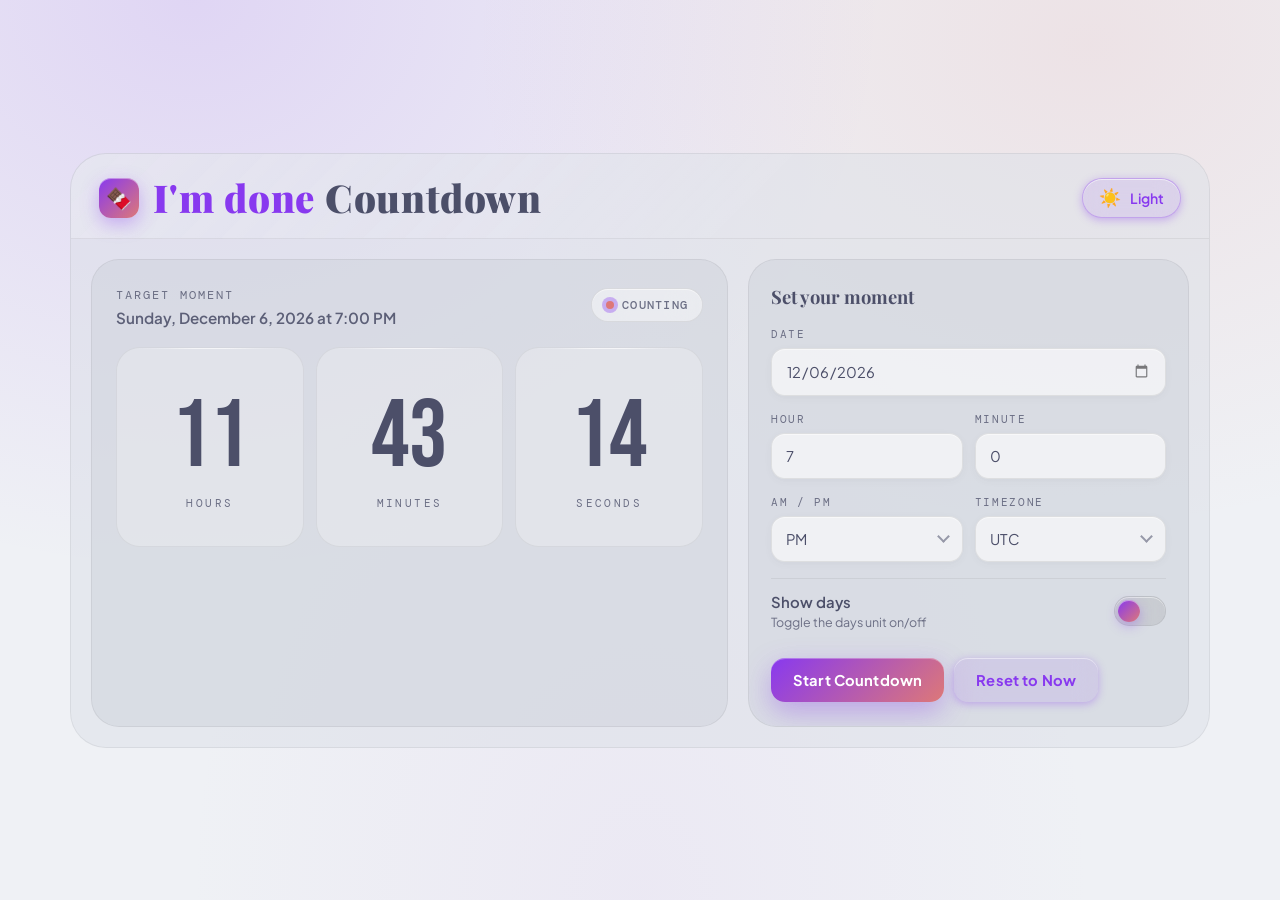
==== commit d089a80a: "Update index.html" ====
--- a/index.html
+++ b/index.html
@@ -12,88 +12,91 @@
         rel="stylesheet" />
     <style>
         :root {
-            /* ── Nord Snow Storm backgrounds ── */
-            --bg: #E5E9F0;
-            --bg2: #D8DEE9;
-            --surface: rgba(236, 239, 244, 0.58);
-            --surface2: rgba(229, 233, 240, 0.42);
-            --text: #2E3440;
-            --text2: #3B4252;
-            --muted: #4C566A;
-            --border: rgba(255, 255, 255, 0.55);
-            --border2: rgba(46, 52, 64, 0.10);
-            --shadow: 0 32px 80px rgba(46, 52, 64, 0.16), 0 8px 24px rgba(46, 52, 64, 0.08);
-            /* Frost blue for h1 accent span */
-            --accent: #5E81AC;
-            --accent2: #81A1C1;
-            --accent-glow: rgba(94, 129, 172, 0.18);
-            --gold: #EBCB8B;
-            --gold2: #D08770;
-            --input-bg: rgba(236, 239, 244, 0.65);
-            --input-border: rgba(255, 255, 255, 0.62);
-            --unit-bg: rgba(255, 255, 255, 0.22);
-            --num-color: #2E3440;
-            --chip-bg: rgba(255, 255, 255, 0.35);
-            --chip-border: rgba(255, 255, 255, 0.58);
-            --dot: #BF616A;
-            --popup-bg: rgba(236, 239, 244, 0.95);
-            --popup-hover: rgba(191, 97, 106, 0.08);
-            --grain: url("data:image/svg+xml,%3Csvg xmlns='http://www.w3.org/2000/svg' width='200' height='200'%3E%3Cfilter id='n'%3E%3CfeTurbulence type='fractalNoise' baseFrequency='0.75' numOctaves='4' stitchTiles='stitch'/%3E%3C/filter%3E%3Crect width='200' height='200' filter='url(%23n)' opacity='0.04'/%3E%3C/svg%3E");
-
-            /* ── Nord Aurora red #BF616A ── */
-            --red: #BF616A;
-            --red2: #CF7882;
-            --red-glow: rgba(191, 97, 106, 0.28);
-            --red-bg: rgba(191, 97, 106, 0.10);
-            --red-border: rgba(191, 97, 106, 0.30);
-
-            /* Glass vars */
-            --glass-blur: blur(44px) saturate(200%);
-            --glass-blur-card: blur(28px) saturate(180%);
-            --glass-blur-unit: blur(20px) saturate(160%);
-            --glass-blur-input: blur(12px);
-            --glass-blur-menu: blur(32px) saturate(200%);
-            --glass-specular: inset 0 1.5px 0 rgba(255, 255, 255, 0.80), inset 0 -1px 0 rgba(255, 255, 255, 0.18);
-            --glass-specular-unit: inset 0 1.5px 0 rgba(255, 255, 255, 0.65), inset 0 -1px 0 rgba(255, 255, 255, 0.12);
+            /* Base */
+            --bg: #eff1f5;
+            --bg2: #e6e9ef;
+            --surface: rgba(220, 224, 232, 0.55);
+            --surface2: rgba(204, 208, 218, 0.45);
+
+            --text: #4c4f69;
+            --text2: #5c5f77;
+            --muted: #6c6f85;
+
+            --border: rgba(0, 0, 0, 0.06);
+            --border2: rgba(0, 0, 0, 0.08);
+
+            --shadow: 0 32px 80px rgba(0, 0, 0, 0.08), 0 8px 24px rgba(0, 0, 0, 0.05);
+
+            /* 🎯 Accent system (YOUR REQUIREMENT) */
+            --accent: #8839ef;
+            /* Mauve */
+            --accent2: #dd7878;
+            /* Flamingo */
+            --accent-glow: rgba(136, 57, 239, 0.25);
+
+            /* Replace red system */
+            --red: #8839ef;
+            --red2: #dd7878;
+            --red-glow: rgba(136, 57, 239, 0.35);
+            --red-bg: rgba(136, 57, 239, 0.10);
+            --red-border: rgba(136, 57, 239, 0.30);
+
+            --input-bg: rgba(255, 255, 255, 0.6);
+            --input-border: rgba(0, 0, 0, 0.08);
+
+            --unit-bg: rgba(255, 255, 255, 0.25);
+            --num-color: #4c4f69;
+
+            --chip-bg: rgba(255, 255, 255, 0.45);
+            --chip-border: rgba(0, 0, 0, 0.08);
+
+            --dot: #dd7878;
+
+            --popup-bg: rgba(255, 255, 255, 0.9);
+            --popup-hover: rgba(136, 57, 239, 0.08);
         }
 
         [data-theme="dark"] {
-            /* ── Nord Polar Night backgrounds ── */
-            --bg: #2E3440;
-            --bg2: #3B4252;
-            --surface: rgba(59, 66, 82, 0.72);
-            --surface2: rgba(67, 76, 94, 0.58);
-            --text: #ECEFF4;
-            --text2: #E5E9F0;
-            --muted: #81A1C1;
-            --border: rgba(255, 255, 255, 0.10);
+            --bg: #303446;
+            --bg2: #414559;
+            --surface: rgba(65, 69, 89, 0.75);
+            --surface2: rgba(81, 87, 109, 0.55);
+
+            --text: #c6d0f5;
+            --text2: #b5bfe2;
+            --muted: #a5adce;
+
+            --border: rgba(255, 255, 255, 0.08);
             --border2: rgba(255, 255, 255, 0.06);
-            --shadow: 0 32px 80px rgba(0, 0, 0, 0.52), 0 8px 24px rgba(0, 0, 0, 0.28);
-            /* Frost blue for h1 accent span */
-            --accent: #88C0D0;
-            --accent2: #8FBCBB;
-            --accent-glow: rgba(136, 192, 208, 0.20);
-            --gold: #EBCB8B;
-            --gold2: #D08770;
-            --input-bg: rgba(46, 52, 64, 0.55);
-            --input-border: rgba(255, 255, 255, 0.12);
+
+            --shadow: 0 32px 80px rgba(0, 0, 0, 0.5), 0 8px 24px rgba(0, 0, 0, 0.25);
+
+            /* Accent */
+            --accent: #ca9ee6;
+            /* Mauve */
+            --accent2: #eebebe;
+            /* Flamingo */
+            --accent-glow: rgba(202, 158, 230, 0.25);
+
+            --red: #ca9ee6;
+            --red2: #eebebe;
+            --red-glow: rgba(202, 158, 230, 0.35);
+            --red-bg: rgba(202, 158, 230, 0.12);
+            --red-border: rgba(202, 158, 230, 0.30);
+
+            --input-bg: rgba(48, 52, 70, 0.6);
+            --input-border: rgba(255, 255, 255, 0.10);
+
             --unit-bg: rgba(255, 255, 255, 0.06);
-            --num-color: #ECEFF4;
+            --num-color: #c6d0f5;
+
             --chip-bg: rgba(255, 255, 255, 0.08);
-            --chip-border: rgba(255, 255, 255, 0.14);
-            --dot: #BF616A;
-            --popup-bg: rgba(46, 52, 64, 0.97);
-            --popup-hover: rgba(191, 97, 106, 0.14);
-
-            /* ── Nord Aurora red ── */
-            --red: #BF616A;
-            --red2: #CF7882;
-            --red-glow: rgba(191, 97, 106, 0.34);
-            --red-bg: rgba(191, 97, 106, 0.14);
-            --red-border: rgba(191, 97, 106, 0.34);
-
-            --glass-specular: inset 0 1.5px 0 rgba(255, 255, 255, 0.12), inset 0 -1px 0 rgba(255, 255, 255, 0.04);
-            --glass-specular-unit: inset 0 1.5px 0 rgba(255, 255, 255, 0.09), inset 0 -1px 0 rgba(255, 255, 255, 0.03);
+            --chip-border: rgba(255, 255, 255, 0.12);
+
+            --dot: #e78284;
+
+            --popup-bg: rgba(48, 52, 70, 0.95);
+            --popup-hover: rgba(202, 158, 230, 0.12);
         }
 
         *,
@@ -112,9 +115,9 @@
             background: var(--bg);
             /* inside body {} — replace background-image only */
             background-image:
-                radial-gradient(ellipse at 15% 0%, rgba(136, 192, 208, 0.18) 0%, transparent 45%),
-                radial-gradient(ellipse at 85% 5%, rgba(94, 129, 172, 0.14) 0%, transparent 40%),
-                radial-gradient(ellipse at 50% 100%, rgba(143, 188, 187, 0.10) 0%, transparent 50%);
+                radial-gradient(ellipse at 15% 0%, rgba(136, 57, 239, 0.15) 0%, transparent 45%),
+                radial-gradient(ellipse at 85% 5%, rgba(221, 120, 120, 0.12) 0%, transparent 40%),
+                radial-gradient(ellipse at 50% 100%, rgba(202, 158, 230, 0.10) 0%, transparent 50%);
             color: var(--text);
             font-family: 'Plus Jakarta Sans', system-ui, sans-serif;
             padding: 24px 16px;
@@ -125,9 +128,9 @@
 
         [data-theme="dark"] body {
             background-image:
-                radial-gradient(ellipse at 15% 0%, rgba(136, 192, 208, 0.07) 0%, transparent 45%),
-                radial-gradient(ellipse at 85% 5%, rgba(94, 129, 172, 0.09) 0%, transparent 40%),
-                radial-gradient(ellipse at 50% 100%, rgba(143, 188, 187, 0.05) 0%, transparent 50%);
+                radial-gradient(ellipse at 15% 0%, rgba(202, 158, 230, 0.08) 0%, transparent 45%),
+                radial-gradient(ellipse at 85% 5%, rgba(238, 190, 190, 0.10) 0%, transparent 40%),
+                radial-gradient(ellipse at 50% 100%, rgba(165, 173, 206, 0.06) 0%, transparent 50%);
         }
 
         body::before {
@@ -662,7 +665,7 @@
         }
 
         .primary {
-            background: linear-gradient(135deg, var(--red), var(--red2));
+            background: linear-gradient(135deg, var(--accent), var(--accent2));
             color: #fff;
             box-shadow: 0 10px 28px var(--red-glow), inset 0 1px 0 rgba(255, 255, 255, 0.30);
         }
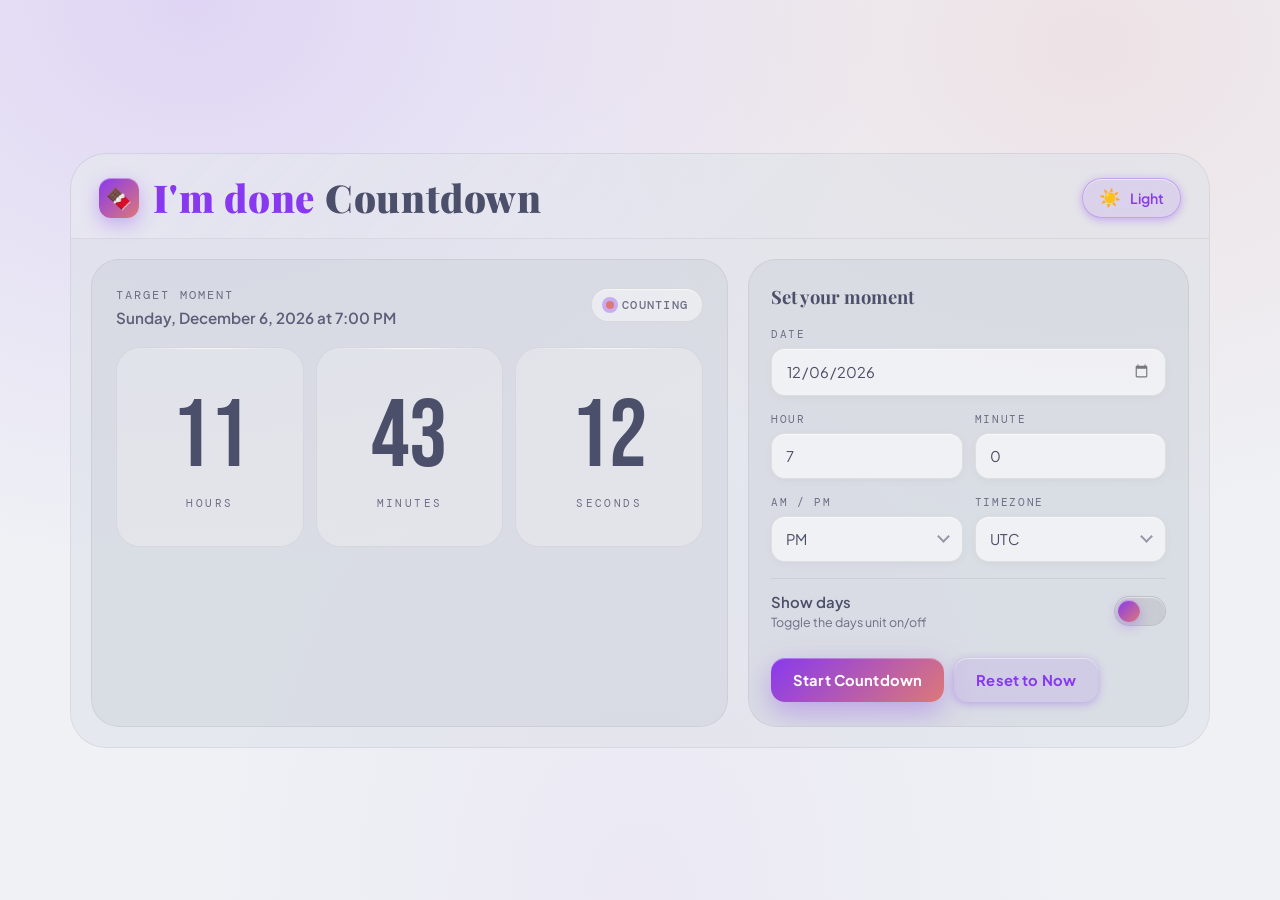
==== commit 26350291: "Update index.html" ====
--- a/index.html
+++ b/index.html
@@ -7,6 +7,7 @@
     <title>ImDone Countdown</title>
     <link rel="preconnect" href="https://fonts.googleapis.com" />
     <link rel="icon" type="image/png" href="coweb.png">
+    <link rel="apple-touch-icon" href="coweb.png">
     <link
         href="https://fonts.googleapis.com/css2?family=Bebas+Neue&display=swap&family=Playfair+Display:wght@400;700;900&family=Plus+Jakarta+Sans:wght@400;500;600;700&family=DM+Mono:wght@300;400;500&display=swap"
         rel="stylesheet" />
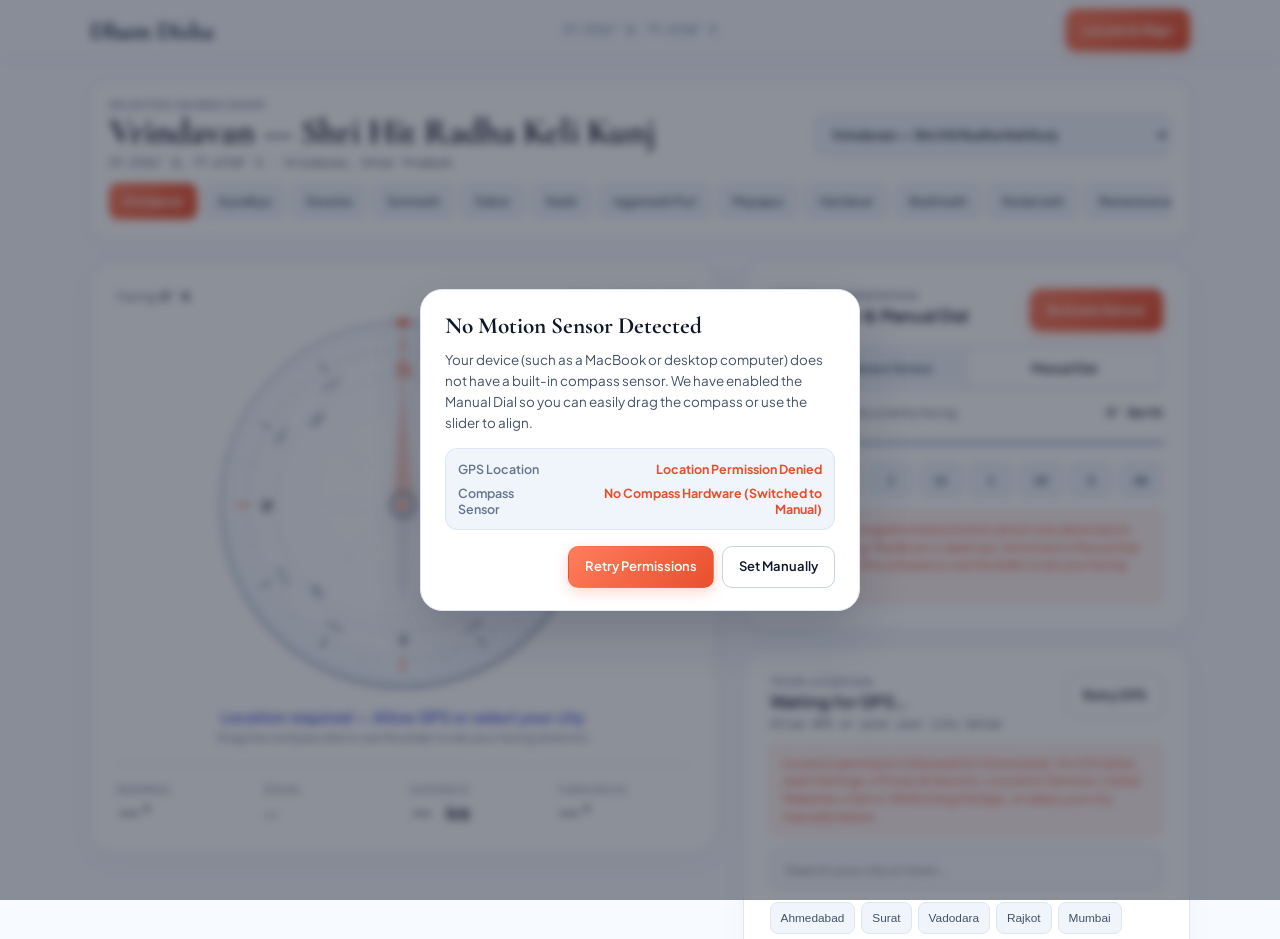
==== commit a4e33836: "initial version" ====
--- a/index.html
+++ b/index.html
@@ -1,1261 +1,2195 @@
-<!DOCTYPE html>
+<!doctype html>
 <html lang="en">
-
-<head>
+  <head>
     <meta charset="UTF-8" />
-    <meta name="viewport" content="width=device-width, initial-scale=1.0" />
-    <title>ImDone Countdown</title>
+    <meta name="viewport" content="width=device-width, initial-scale=1.0, maximum-scale=5.0" />
+    <title>Dham Disha</title>
+    <meta name="description" content="Precision directional compass pointing toward sacred Dhams of Sanatana Culture including Radha Keli Kunj (Vrindavan), Ayodhya, Dwarka, Somnath, Kashi, Puri, and more." />
+    <meta property="og:title" content="Dham Disha" />
+    <meta property="og:description" content="Precision directional compass pointing toward sacred Dhams of Sanatana Culture." />
+    <meta property="og:type" content="website" />
+    <meta name="twitter:card" content="summary_large_image" />
     <link rel="preconnect" href="https://fonts.googleapis.com" />
-    <link rel="icon" type="image/png" href="coweb.png">
-    <link rel="apple-touch-icon" href="coweb.png">
+    <link rel="preconnect" href="https://fonts.gstatic.com" crossorigin />
     <link
-        href="https://fonts.googleapis.com/css2?family=Bebas+Neue&display=swap&family=Playfair+Display:wght@400;700;900&family=Plus+Jakarta+Sans:wght@400;500;600;700&family=DM+Mono:wght@300;400;500&display=swap"
-        rel="stylesheet" />
+      href="https://fonts.googleapis.com/css2?family=Cormorant+Garamond:wght@600;700&family=JetBrains+Mono:wght@400;500;600&family=Plus+Jakarta+Sans:wght@400;500;600;700&display=swap"
+      rel="stylesheet"
+    />
     <style>
-        :root {
-            /* Base */
-            --bg: #eff1f5;
-            --bg2: #e6e9ef;
-            --surface: rgba(220, 224, 232, 0.55);
-            --surface2: rgba(204, 208, 218, 0.45);
-
-            --text: #4c4f69;
-            --text2: #5c5f77;
-            --muted: #6c6f85;
-
-            --border: rgba(0, 0, 0, 0.06);
-            --border2: rgba(0, 0, 0, 0.08);
-
-            --shadow: 0 32px 80px rgba(0, 0, 0, 0.08), 0 8px 24px rgba(0, 0, 0, 0.05);
-
-            /* 🎯 Accent system (YOUR REQUIREMENT) */
-            --accent: #8839ef;
-            /* Mauve */
-            --accent2: #dd7878;
-            /* Flamingo */
-            --accent-glow: rgba(136, 57, 239, 0.25);
-
-            /* Replace red system */
-            --red: #8839ef;
-            --red2: #dd7878;
-            --red-glow: rgba(136, 57, 239, 0.35);
-            --red-bg: rgba(136, 57, 239, 0.10);
-            --red-border: rgba(136, 57, 239, 0.30);
-
-            --input-bg: rgba(255, 255, 255, 0.6);
-            --input-border: rgba(0, 0, 0, 0.08);
-
-            --unit-bg: rgba(255, 255, 255, 0.25);
-            --num-color: #4c4f69;
-
-            --chip-bg: rgba(255, 255, 255, 0.45);
-            --chip-border: rgba(0, 0, 0, 0.08);
-
-            --dot: #dd7878;
-
-            --popup-bg: rgba(255, 255, 255, 0.9);
-            --popup-hover: rgba(136, 57, 239, 0.08);
-        }
-
-        [data-theme="dark"] {
-            --bg: #303446;
-            --bg2: #414559;
-            --surface: rgba(65, 69, 89, 0.75);
-            --surface2: rgba(81, 87, 109, 0.55);
-
-            --text: #c6d0f5;
-            --text2: #b5bfe2;
-            --muted: #a5adce;
-
-            --border: rgba(255, 255, 255, 0.08);
-            --border2: rgba(255, 255, 255, 0.06);
-
-            --shadow: 0 32px 80px rgba(0, 0, 0, 0.5), 0 8px 24px rgba(0, 0, 0, 0.25);
-
-            /* Accent */
-            --accent: #ca9ee6;
-            /* Mauve */
-            --accent2: #eebebe;
-            /* Flamingo */
-            --accent-glow: rgba(202, 158, 230, 0.25);
-
-            --red: #ca9ee6;
-            --red2: #eebebe;
-            --red-glow: rgba(202, 158, 230, 0.35);
-            --red-bg: rgba(202, 158, 230, 0.12);
-            --red-border: rgba(202, 158, 230, 0.30);
-
-            --input-bg: rgba(48, 52, 70, 0.6);
-            --input-border: rgba(255, 255, 255, 0.10);
-
-            --unit-bg: rgba(255, 255, 255, 0.06);
-            --num-color: #c6d0f5;
-
-            --chip-bg: rgba(255, 255, 255, 0.08);
-            --chip-border: rgba(255, 255, 255, 0.12);
-
-            --dot: #e78284;
-
-            --popup-bg: rgba(48, 52, 70, 0.95);
-            --popup-hover: rgba(202, 158, 230, 0.12);
-        }
-
-        *,
-        *::before,
-        *::after {
-            box-sizing: border-box;
-        }
-
-        html,
-        body {
-            margin: 0;
-            min-height: 100%;
-        }
-
-        body {
-            background: var(--bg);
-            /* inside body {} — replace background-image only */
-            background-image:
-                radial-gradient(ellipse at 15% 0%, rgba(136, 57, 239, 0.15) 0%, transparent 45%),
-                radial-gradient(ellipse at 85% 5%, rgba(221, 120, 120, 0.12) 0%, transparent 40%),
-                radial-gradient(ellipse at 50% 100%, rgba(202, 158, 230, 0.10) 0%, transparent 50%);
-            color: var(--text);
-            font-family: 'Plus Jakarta Sans', system-ui, sans-serif;
-            padding: 24px 16px;
-            display: grid;
-            place-items: center;
-            min-height: 100vh;
-        }
-
-        [data-theme="dark"] body {
-            background-image:
-                radial-gradient(ellipse at 15% 0%, rgba(202, 158, 230, 0.08) 0%, transparent 45%),
-                radial-gradient(ellipse at 85% 5%, rgba(238, 190, 190, 0.10) 0%, transparent 40%),
-                radial-gradient(ellipse at 50% 100%, rgba(165, 173, 206, 0.06) 0%, transparent 50%);
-        }
-
-        body::before {
-            content: "";
-            position: fixed;
-            inset: 0;
-            background-image: var(--grain);
-            background-repeat: repeat;
-            pointer-events: none;
-            z-index: 0;
-            opacity: 0.6;
-        }
-
-        /* ── SHELL ── */
-        .shell {
-            position: relative;
-            z-index: 1;
-            width: min(1140px, 100%);
-            border: 1px solid var(--border);
-            border-radius: 36px;
-            background: var(--surface);
-            box-shadow: var(--shadow), var(--glass-specular);
-            overflow: hidden;
-            backdrop-filter: var(--glass-blur);
-            -webkit-backdrop-filter: var(--glass-blur);
-            /* liquid glass vars */
-            --lx: 50%;
-            --ly: 50%;
-            --lvis: 0;
-        }
-
-        /* ── HEADER ── */
-        .hero {
-            padding: 24px 28px 20px;
-            border-bottom: 1px solid var(--border);
-            background: linear-gradient(135deg, rgba(255, 255, 255, 0.18) 0%, rgba(255, 255, 255, 0.04) 60%);
-            display: flex;
-            align-items: center;
-            justify-content: space-between;
-            gap: 16px;
-            flex-wrap: wrap;
-        }
-
-        .brand {
-            display: flex;
-            align-items: center;
-            gap: 14px;
-        }
-
-        .brand-icon {
-            width: 40px;
-            height: 40px;
-            border-radius: 12px;
-            background: linear-gradient(135deg, var(--red), var(--red2));
-            display: grid;
-            place-items: center;
-            font-size: 1.3rem;
-            box-shadow: 0 6px 18px var(--red-glow), inset 0 1px 0 rgba(255, 255, 255, 0.4);
-            flex: 0 0 auto;
-        }
-
-        h1 {
-            margin: 0;
-            font-family: 'Playfair Display', serif;
-            font-weight: 900;
-            font-size: clamp(1.5rem, 3.2vw, 2.4rem);
-            letter-spacing: 0.02em;
-            line-height: 1;
-            color: var(--text);
-        }
-
-        h1 span {
-            color: var(--accent);
-        }
-
-        .top-actions {
-            display: flex;
-            gap: 10px;
-            align-items: center;
-        }
-
-        .toggle {
-            display: inline-flex;
-            align-items: center;
-            gap: 9px;
-            border: 1px solid var(--red-border);
-            background: var(--red-bg);
-            color: var(--red);
-            padding: 10px 16px;
-            border-radius: 999px;
-            font-family: 'Plus Jakarta Sans', sans-serif;
-            font-size: 0.88rem;
-            font-weight: 600;
-            cursor: pointer;
-            transition: background 0.2s, transform 0.15s, box-shadow 0.2s;
-            backdrop-filter: blur(12px);
-            -webkit-backdrop-filter: blur(12px);
-            box-shadow: inset 0 1px 0 rgba(255, 255, 255, 0.55), 0 2px 8px var(--red-glow);
-        }
-
-        .toggle:hover {
-            transform: translateY(-1px);
-            background: rgba(184, 58, 74, 0.16);
-            box-shadow: inset 0 1px 0 rgba(255, 255, 255, 0.6), 0 6px 18px var(--red-glow);
-        }
-
-        .toggle-ico {
-            font-size: 1.1rem;
-            line-height: 1;
-        }
-
-        /* ── LAYOUT ── */
-        .content {
-            display: grid;
-            grid-template-columns: 1.3fr 0.9fr;
-            gap: 20px;
-            padding: 20px;
-            align-items: stretch;
-        }
-
-        /* ── CARD — liquid glass surface ── */
-        .card {
-            border: 1px solid var(--border);
-            border-radius: 28px;
-            background: var(--surface2);
-            box-shadow: var(--glass-specular), 0 4px 16px rgba(0, 0, 0, 0.06);
-            backdrop-filter: var(--glass-blur-card);
-            -webkit-backdrop-filter: var(--glass-blur-card);
-            position: relative;
-            overflow: hidden;
-            /* liquid glass vars */
-            --lx: 50%;
-            --ly: 50%;
-            --lvis: 0;
-        }
-
-        /* Liquid glass caustic overlay for .card */
-        .card::after {
-            content: "";
-            position: absolute;
-            inset: 0;
-            border-radius: inherit;
-            background:
-                radial-gradient(circle 220px at var(--lx) var(--ly),
-                    rgba(255, 255, 255, 0.30) 0%,
-                    rgba(255, 255, 255, 0.08) 45%,
-                    transparent 70%),
-                radial-gradient(circle 500px at var(--lx) var(--ly),
-                    rgba(255, 255, 255, 0.07) 0%,
-                    transparent 70%);
-            opacity: var(--lvis);
-            transition: opacity 0.35s ease;
-            pointer-events: none;
-            z-index: 10;
-        }
-
-        /* ── TIMER PANEL ── */
-        .timer-panel {
-            padding: 28px 24px;
-            display: flex;
-            flex-direction: column;
-            gap: 20px;
-        }
-
-        .clock-heading {
-            display: flex;
-            justify-content: space-between;
-            align-items: flex-start;
-            gap: 12px;
-            flex-wrap: wrap;
-        }
-
-        .target-label {
-            font-family: 'DM Mono', monospace;
-            font-size: 0.72rem;
-            font-weight: 400;
-            letter-spacing: 0.18em;
-            text-transform: uppercase;
-            color: var(--muted);
-            margin-bottom: 5px;
-        }
-
-        .target-value {
-            font-family: 'Plus Jakarta Sans', sans-serif;
-            font-size: 0.95rem;
-            font-weight: 600;
-            color: var(--text2);
-        }
-
-        .status {
-            display: inline-flex;
-            align-items: center;
-            gap: 8px;
-            font-family: 'DM Mono', monospace;
-            font-size: 0.78rem;
-            font-weight: 500;
-            letter-spacing: 0.10em;
-            text-transform: uppercase;
-            color: var(--muted);
-            white-space: nowrap;
-            padding: 8px 14px;
-            border: 1px solid var(--chip-border);
-            border-radius: 999px;
-            background: var(--chip-bg);
-            backdrop-filter: blur(16px);
-            -webkit-backdrop-filter: blur(16px);
-            box-shadow: inset 0 1px 0 rgba(255, 255, 255, 0.50);
-        }
-
-        .dot {
-            width: 8px;
-            height: 8px;
-            border-radius: 50%;
-            background: var(--dot);
-            box-shadow: 0 0 0 4px var(--red-glow);
-            animation: pulse 2s ease-in-out infinite;
-        }
-
-        .status.warn .dot {
-            background: var(--gold);
-            box-shadow: 0 0 0 4px rgba(201, 146, 42, 0.22);
-            animation: none;
-        }
-
-        @keyframes pulse {
-
-            0%,
-            100% {
-                opacity: 1;
-                box-shadow: 0 0 0 4px var(--red-glow);
+      :root {
+        /* Crisp cool-balanced alabaster & slate palette + luminous saffron with higher RGB blue */
+        --bg-canvas: rgb(247, 250, 254);
+        --bg-surface: rgb(255, 255, 255);
+        --bg-subtle: rgb(240, 245, 252);
+        --border-hairline: rgb(222, 230, 242);
+        --border-strong: rgb(199, 210, 226);
+
+        --text-primary: rgb(15, 23, 42);
+        --text-secondary: rgb(68, 82, 104);
+        --text-muted: rgb(100, 116, 139);
+
+        /* Luminous Saffron-Orange with enriched Blue channel in RGB */
+        --saffron-main: rgb(255, 105, 72);
+        --saffron-bright: rgb(255, 125, 92);
+        --saffron-deep: rgb(232, 79, 46);
+        --saffron-soft: rgb(255, 241, 237);
+        --saffron-ring: rgba(255, 105, 72, 0.24);
+
+        --indigo-accent: rgb(67, 83, 215);
+        --indigo-soft: rgb(238, 241, 255);
+
+        --font-serif: "Cormorant Garamond", Georgia, serif;
+        --font-sans: "Plus Jakarta Sans", -apple-system, BlinkMacSystemFont, sans-serif;
+        --font-mono: "JetBrains Mono", ui-monospace, SFMono-Regular, monospace;
+      }
+
+      *,
+      *::before,
+      *::after {
+        box-sizing: border-box;
+      }
+
+      html,
+      body {
+        margin: 0;
+        padding: 0;
+        min-height: 100vh;
+        background-color: var(--bg-canvas);
+        color: var(--text-primary);
+        font-family: var(--font-sans);
+        -webkit-font-smoothing: antialiased;
+        -moz-osx-font-smoothing: grayscale;
+      }
+
+      .tabular-nums {
+        font-variant-numeric: tabular-nums;
+      }
+
+      .hidden {
+        display: none !important;
+      }
+
+      /* Top Header */
+      .topbar {
+        position: sticky;
+        top: 0;
+        z-index: 30;
+        background: rgba(247, 250, 254, 0.92);
+        backdrop-filter: blur(10px);
+        border-bottom: 1px solid var(--border-hairline);
+      }
+
+      .topbar-inner {
+        max-width: 1140px;
+        margin: 0 auto;
+        padding: 0 20px;
+        height: 60px;
+        display: flex;
+        align-items: center;
+        justify-content: space-between;
+        gap: 16px;
+      }
+
+      .brand-title {
+        font-family: var(--font-serif);
+        font-size: 1.6rem;
+        font-weight: 700;
+        color: var(--text-primary);
+        text-decoration: none;
+        white-space: nowrap;
+        letter-spacing: -0.01em;
+      }
+
+      .topbar-meta {
+        font-family: var(--font-mono);
+        font-size: 0.75rem;
+        color: var(--text-muted);
+        white-space: nowrap;
+      }
+
+      @media (max-width: 640px) {
+        .topbar-meta {
+          display: none;
+        }
+      }
+
+      .btn {
+        display: inline-flex;
+        align-items: center;
+        justify-content: center;
+        gap: 8px;
+        min-height: 42px;
+        padding: 8px 16px;
+        border-radius: 10px;
+        font-family: var(--font-sans);
+        font-size: 0.8125rem;
+        font-weight: 600;
+        line-height: 1;
+        white-space: nowrap;
+        cursor: pointer;
+        transition: transform 120ms ease, background-color 140ms ease, border-color 140ms ease, color 140ms ease, box-shadow 140ms ease;
+        border: 1px solid transparent;
+        user-select: none;
+      }
+
+      .btn:active {
+        transform: scale(0.98);
+      }
+
+      .btn-saffron {
+        background: linear-gradient(135deg, var(--saffron-bright), var(--saffron-deep));
+        color: #ffffff;
+        box-shadow: 0 4px 14px rgba(255, 105, 72, 0.28);
+      }
+
+      .btn-saffron:hover {
+        background: linear-gradient(135deg, var(--saffron-main), var(--saffron-deep));
+      }
+
+      .btn-outline {
+        background: var(--bg-surface);
+        color: var(--text-primary);
+        border-color: var(--border-strong);
+      }
+
+      .btn-outline:hover {
+        background: var(--bg-subtle);
+      }
+
+      /* Main Layout */
+      .main-container {
+        max-width: 1140px;
+        margin: 0 auto;
+        padding: 20px 20px 44px;
+      }
+
+      /* Dham Selector Strip */
+      .dham-selector-bar {
+        background: var(--bg-surface);
+        border: 1px solid var(--border-hairline);
+        border-radius: 20px;
+        padding: 16px 18px;
+        margin-bottom: 22px;
+        box-shadow: 0 4px 20px rgba(15, 23, 42, 0.025);
+      }
+
+      .dham-bar-top {
+        display: flex;
+        flex-wrap: wrap;
+        align-items: center;
+        justify-content: space-between;
+        gap: 12px;
+        margin-bottom: 12px;
+      }
+
+      .dham-current-info {
+        min-width: 0;
+      }
+
+      .dham-heading {
+        margin: 0;
+        font-family: var(--font-serif);
+        font-size: clamp(1.65rem, 2.8vw, 2.25rem);
+        font-weight: 700;
+        color: var(--text-primary);
+        line-height: 1.15;
+      }
+
+      .dham-sub-coords {
+        margin: 3px 0 0;
+        font-family: var(--font-mono);
+        font-size: 0.76rem;
+        color: var(--text-secondary);
+      }
+
+      .dham-select-dropdown {
+        min-height: 42px;
+        padding: 8px 34px 8px 12px;
+        border-radius: 10px;
+        border: 1px solid var(--border-strong);
+        background-color: var(--bg-subtle);
+        font-family: var(--font-sans);
+        font-size: 0.82rem;
+        font-weight: 600;
+        color: var(--text-primary);
+        cursor: pointer;
+        outline: none;
+        max-width: 100%;
+      }
+
+      .dham-select-dropdown:focus {
+        border-color: var(--saffron-main);
+        box-shadow: 0 0 0 3px var(--saffron-ring);
+      }
+
+      .dham-chips-scroll {
+        display: flex;
+        gap: 7px;
+        overflow-x: auto;
+        padding-bottom: 4px;
+        scrollbar-width: thin;
+      }
+
+      .dham-chips-scroll::-webkit-scrollbar {
+        height: 4px;
+      }
+
+      .dham-chips-scroll::-webkit-scrollbar-thumb {
+        background: var(--border-strong);
+        border-radius: 999px;
+      }
+
+      .dham-chip {
+        min-height: 36px;
+        padding: 6px 13px;
+        border-radius: 9px;
+        border: 1px solid var(--border-hairline);
+        background: var(--bg-subtle);
+        font-family: var(--font-sans);
+        font-size: 0.78rem;
+        font-weight: 600;
+        color: var(--text-secondary);
+        white-space: nowrap;
+        cursor: pointer;
+        flex-shrink: 0;
+        transition: background-color 120ms ease, color 120ms ease, border-color 120ms ease;
+      }
+
+      .dham-chip:hover {
+        border-color: var(--border-strong);
+        color: var(--text-primary);
+      }
+
+      .dham-chip.active {
+        background: linear-gradient(135deg, var(--saffron-bright), var(--saffron-deep));
+        border-color: transparent;
+        color: #ffffff;
+        box-shadow: 0 2px 8px rgba(255, 105, 72, 0.25);
+      }
+
+      /* 2-Column Workspace */
+      .workspace-grid {
+        display: grid;
+        grid-template-columns: 1fr;
+        gap: 22px;
+        align-items: start;
+      }
+
+      @media (min-width: 920px) {
+        .workspace-grid {
+          grid-template-columns: 7fr 5fr;
+          gap: 26px;
+        }
+      }
+
+      .surface-card {
+        background: var(--bg-surface);
+        border: 1px solid var(--border-hairline);
+        border-radius: 24px;
+        padding: 22px;
+        box-shadow: 0 8px 30px rgba(15, 23, 42, 0.03);
+      }
+
+      @media (min-width: 640px) {
+        .surface-card {
+          padding: 26px;
+        }
+      }
+
+      /* Compass Instrument */
+      .compass-stage {
+        display: flex;
+        flex-direction: column;
+        align-items: center;
+      }
+
+      .compass-top-bar {
+        width: 100%;
+        display: flex;
+        align-items: center;
+        justify-content: space-between;
+        gap: 8px;
+        margin-bottom: 10px;
+        font-size: 0.75rem;
+        color: var(--text-secondary);
+      }
+
+      .compass-dial-wrap {
+        position: relative;
+        width: 100%;
+        max-width: 380px;
+        aspect-ratio: 1 / 1;
+        display: flex;
+        align-items: center;
+        justify-content: center;
+        user-select: none;
+      }
+
+      .alignment-halo {
+        position: absolute;
+        inset: 12px;
+        border-radius: 9999px;
+        pointer-events: none;
+        opacity: 0;
+        transition: opacity 180ms ease;
+        box-shadow: 0 0 0 6px rgba(255, 105, 72, 0.16), 0 0 44px rgba(255, 105, 72, 0.3);
+      }
+
+      .alignment-halo.aligned {
+        opacity: 1;
+      }
+
+      .compass-svg {
+        width: 100%;
+        height: 100%;
+        touch-action: none;
+      }
+
+      .compass-svg.draggable {
+        cursor: grab;
+      }
+
+      .compass-svg.draggable:active {
+        cursor: grabbing;
+      }
+
+      /* GPU-accelerated zero-lag layers for 60fps sensor rotation */
+      #rose-group,
+      #needle-group {
+        transform-origin: 200px 200px;
+        will-change: transform;
+      }
+
+      .turn-banner {
+        margin-top: 12px;
+        text-align: center;
+        font-size: 0.95rem;
+        font-weight: 600;
+        color: var(--text-primary);
+      }
+
+      .turn-banner.aligned {
+        color: var(--saffron-deep);
+      }
+
+      .turn-banner.warn {
+        color: var(--indigo-accent);
+      }
+
+      .sensor-subtext {
+        margin-top: 4px;
+        text-align: center;
+        font-size: 0.75rem;
+        color: var(--text-muted);
+      }
+
+      /* 4-Column Telemetry Strip */
+      .telemetry-strip {
+        width: 100%;
+        margin-top: 20px;
+        padding-top: 16px;
+        border-top: 1px solid var(--border-hairline);
+        display: grid;
+        grid-template-columns: repeat(2, 1fr);
+        gap: 14px;
+      }
+
+      @media (min-width: 540px) {
+        .telemetry-strip {
+          grid-template-columns: repeat(4, 1fr);
+        }
+      }
+
+      .metric-label {
+        font-size: 0.7rem;
+        text-transform: uppercase;
+        letter-spacing: 0.06em;
+        color: var(--text-muted);
+        margin: 0;
+      }
+
+      .metric-value {
+        margin: 4px 0 0;
+        font-family: var(--font-mono);
+        font-size: 1.2rem;
+        font-weight: 600;
+        color: var(--text-primary);
+      }
+
+      .metric-accent {
+        color: var(--saffron-deep);
+        font-size: 0.85rem;
+      }
+
+      /* Right Column Controls */
+      .controls-stack {
+        display: flex;
+        flex-direction: column;
+        gap: 18px;
+      }
+
+      .section-kicker {
+        margin: 0;
+        font-size: 0.68rem;
+        font-weight: 600;
+        text-transform: uppercase;
+        letter-spacing: 0.08em;
+        color: var(--text-muted);
+      }
+
+      .section-title {
+        margin: 3px 0 0;
+        font-size: 1.02rem;
+        font-weight: 600;
+        color: var(--text-primary);
+      }
+
+      .control-header {
+        display: flex;
+        align-items: flex-start;
+        justify-content: space-between;
+        gap: 12px;
+      }
+
+      /* Segmented Toggle — Live Sensor FIRST */
+      .segmented-bar {
+        display: grid;
+        grid-template-columns: 1fr 1fr;
+        gap: 4px;
+        padding: 4px;
+        background: var(--bg-subtle);
+        border-radius: 12px;
+        margin-top: 14px;
+      }
+
+      .seg-btn {
+        min-height: 38px;
+        border: none;
+        border-radius: 9px;
+        background: transparent;
+        font-family: var(--font-sans);
+        font-size: 0.78rem;
+        font-weight: 600;
+        color: var(--text-secondary);
+        cursor: pointer;
+        transition: background-color 120ms ease, color 120ms ease, box-shadow 120ms ease;
+      }
+
+      .seg-btn.active {
+        background: var(--bg-surface);
+        color: var(--text-primary);
+        box-shadow: 0 1px 4px rgba(15, 23, 42, 0.08);
+      }
+
+      /* Range Slider */
+      .slider-wrap {
+        margin-top: 14px;
+      }
+
+      .slider-head {
+        display: flex;
+        justify-content: space-between;
+        font-size: 0.75rem;
+        color: var(--text-secondary);
+        margin-bottom: 8px;
+      }
+
+      input[type="range"].compass-slider {
+        -webkit-appearance: none;
+        appearance: none;
+        width: 100%;
+        background: transparent;
+        cursor: pointer;
+      }
+
+      input[type="range"].compass-slider::-webkit-slider-runnable-track {
+        height: 6px;
+        border-radius: 9999px;
+        background: var(--border-strong);
+      }
+
+      input[type="range"].compass-slider::-webkit-slider-thumb {
+        -webkit-appearance: none;
+        appearance: none;
+        width: 22px;
+        height: 22px;
+        border-radius: 9999px;
+        background: var(--saffron-main);
+        border: 3px solid #ffffff;
+        box-shadow: 0 2px 6px rgba(255, 105, 72, 0.4);
+        margin-top: -8px;
+      }
+
+      input[type="range"].compass-slider::-moz-range-track {
+        height: 6px;
+        border-radius: 9999px;
+        background: var(--border-strong);
+      }
+
+      input[type="range"].compass-slider::-moz-range-thumb {
+        width: 22px;
+        height: 22px;
+        border-radius: 9999px;
+        background: var(--saffron-main);
+        border: 3px solid #ffffff;
+        box-shadow: 0 2px 6px rgba(255, 105, 72, 0.4);
+      }
+
+      .cardinal-grid {
+        margin-top: 12px;
+        display: grid;
+        grid-template-columns: repeat(8, 1fr);
+        gap: 6px;
+      }
+
+      .dir-btn {
+        min-height: 36px;
+        border-radius: 8px;
+        border: 1px solid var(--border-hairline);
+        background: var(--bg-subtle);
+        font-family: var(--font-mono);
+        font-size: 0.72rem;
+        font-weight: 600;
+        color: var(--text-secondary);
+        cursor: pointer;
+      }
+
+      .dir-btn:hover {
+        border-color: var(--border-strong);
+        color: var(--text-primary);
+      }
+
+      .dir-btn.active {
+        background: var(--saffron-main);
+        border-color: var(--saffron-main);
+        color: #ffffff;
+      }
+
+      /* Search & Presets */
+      .search-box {
+        position: relative;
+        margin-top: 12px;
+      }
+
+      .search-input {
+        width: 100%;
+        min-height: 42px;
+        padding: 8px 14px;
+        border-radius: 10px;
+        border: 1px solid var(--border-strong);
+        background: var(--bg-canvas);
+        font-family: var(--font-sans);
+        font-size: 0.84rem;
+        color: var(--text-primary);
+        outline: none;
+      }
+
+      .search-input:focus {
+        border-color: var(--saffron-main);
+        box-shadow: 0 0 0 3px var(--saffron-ring);
+      }
+
+      .search-results {
+        margin-top: 6px;
+        border-radius: 10px;
+        border: 1px solid var(--border-hairline);
+        background: var(--bg-surface);
+        max-height: 190px;
+        overflow-y: auto;
+      }
+
+      .search-item {
+        width: 100%;
+        text-align: left;
+        padding: 9px 12px;
+        border: none;
+        border-bottom: 1px solid var(--border-hairline);
+        background: transparent;
+        cursor: pointer;
+        display: flex;
+        flex-direction: column;
+      }
+
+      .search-item:last-child {
+        border-bottom: none;
+      }
+
+      .search-item:hover {
+        background: var(--bg-subtle);
+      }
+
+      .preset-row {
+        margin-top: 12px;
+        display: flex;
+        flex-wrap: wrap;
+        gap: 6px;
+      }
+
+      .preset-btn {
+        min-height: 32px;
+        padding: 4px 10px;
+        border-radius: 8px;
+        border: 1px solid var(--border-hairline);
+        background: var(--bg-subtle);
+        font-size: 0.74rem;
+        font-weight: 500;
+        color: var(--text-secondary);
+        cursor: pointer;
+        white-space: nowrap;
+      }
+
+      .preset-btn.active {
+        background: var(--indigo-accent);
+        border-color: var(--indigo-accent);
+        color: #ffffff;
+      }
+
+      .notice-box {
+        margin-top: 12px;
+        padding: 10px 12px;
+        border-radius: 10px;
+        font-size: 0.76rem;
+        line-height: 1.45;
+        background: var(--saffron-soft);
+        color: var(--saffron-deep);
+        border: 1px solid rgba(255, 105, 72, 0.25);
+      }
+
+      .notice-box.info {
+        background: var(--indigo-soft);
+        color: var(--indigo-accent);
+        border-color: rgba(67, 83, 215, 0.22);
+      }
+
+      .coord-form {
+        margin-top: 12px;
+        padding-top: 12px;
+        border-top: 1px solid var(--border-hairline);
+        display: grid;
+        grid-template-columns: 1fr 1fr auto;
+        gap: 8px;
+        align-items: end;
+      }
+
+      .coord-input {
+        width: 100%;
+        min-height: 38px;
+        padding: 6px 10px;
+        border-radius: 8px;
+        border: 1px solid var(--border-strong);
+        font-family: var(--font-mono);
+        font-size: 0.75rem;
+      }
+
+      /* Diagnostic & Permission Popup Modal */
+      .modal-backdrop {
+        position: fixed;
+        inset: 0;
+        z-index: 100;
+        background: rgba(15, 23, 42, 0.48);
+        backdrop-filter: blur(4px);
+        display: flex;
+        align-items: center;
+        justify-content: center;
+        padding: 18px;
+      }
+
+      .modal-card {
+        width: 100%;
+        max-width: 440px;
+        background: var(--bg-surface);
+        border: 1px solid var(--border-hairline);
+        border-radius: 22px;
+        padding: 22px 24px;
+        box-shadow: 0 24px 48px rgba(15, 23, 42, 0.18);
+      }
+
+      .modal-title {
+        margin: 0;
+        font-family: var(--font-serif);
+        font-size: 1.45rem;
+        font-weight: 700;
+        color: var(--text-primary);
+      }
+
+      .modal-body {
+        margin: 10px 0 0;
+        font-size: 0.84rem;
+        line-height: 1.55;
+        color: var(--text-secondary);
+      }
+
+      .modal-status-list {
+        margin: 14px 0;
+        padding: 12px;
+        border-radius: 12px;
+        background: var(--bg-subtle);
+        border: 1px solid var(--border-hairline);
+        font-size: 0.78rem;
+        display: flex;
+        flex-direction: column;
+        gap: 8px;
+      }
+
+      .modal-status-item {
+        display: flex;
+        align-items: flex-start;
+        justify-content: space-between;
+        gap: 10px;
+      }
+
+      .modal-actions {
+        margin-top: 16px;
+        display: flex;
+        flex-wrap: wrap;
+        justify-content: flex-end;
+        gap: 8px;
+      }
+    </style>
+  </head>
+  <body>
+    <header class="topbar">
+      <div class="topbar-inner">
+        <a href="#top" class="brand-title">Dham Disha</a>
+        <span id="topbar-coords" class="topbar-meta tabular-nums">27.5762° N, 77.6748° E</span>
+        <button type="button" id="top-locate-btn" class="btn btn-saffron">
+          Locate &amp; Align
+        </button>
+      </div>
+    </header>
+
+    <main id="top" class="main-container">
+      <!-- Sacred Dham Selector Strip -->
+      <section class="dham-selector-bar" aria-label="Select Sacred Dham">
+        <div class="dham-bar-top">
+          <div class="dham-current-info">
+            <p class="section-kicker">Selected Sacred Dham</p>
+            <h1 id="dham-heading" class="dham-heading">Vrindavan — Shri Hit Radha Keli Kunj</h1>
+            <p id="dham-sub-coords" class="dham-sub-coords tabular-nums">
+              27.5762° N, 77.6748° E · Vrindavan, Uttar Pradesh
+            </p>
+          </div>
+          <div>
+            <select id="dham-select" class="dham-select-dropdown" aria-label="Choose Sacred Dham"></select>
+          </div>
+        </div>
+        <div id="dham-chips" class="dham-chips-scroll" role="tablist" aria-label="Popular Sanatana Dhams"></div>
+      </section>
+
+      <div class="workspace-grid">
+        <!-- Left: Precision Compass Instrument -->
+        <section class="surface-card compass-stage" aria-label="Directional Compass">
+          <div class="compass-top-bar">
+            <span>
+              Facing:
+              <strong id="heading-readout" class="tabular-nums" style="font-family: var(--font-mono); color: var(--text-primary);">0° N</strong>
+            </span>
+            <span id="sensor-mode-label" class="tabular-nums" style="font-family: var(--font-mono);">
+              Sensor: Detecting…
+            </span>
+          </div>
+
+          <div class="compass-dial-wrap">
+            <div id="alignment-halo" class="alignment-halo"></div>
+
+            <svg
+              id="compass-svg"
+              class="compass-svg"
+              viewBox="0 0 400 400"
+              role="img"
+              aria-label="Directional compass pointing toward selected Dham"
+            >
+              <defs>
+                <radialGradient id="dialGrad" cx="50%" cy="45%" r="55%">
+                  <stop offset="0%" stop-color="#FFFFFF" />
+                  <stop offset="80%" stop-color="#F7FAFE" />
+                  <stop offset="100%" stop-color="#EDF2FA" />
+                </radialGradient>
+                <linearGradient id="bezelGrad" x1="0%" y1="0%" x2="100%" y2="100%">
+                  <stop offset="0%" stop-color="#CBD5E1" />
+                  <stop offset="50%" stop-color="#94A3B8" />
+                  <stop offset="100%" stop-color="#64748B" />
+                </linearGradient>
+                <linearGradient id="saffronNeedle" x1="0%" y1="100%" x2="0%" y2="0%">
+                  <stop offset="0%" stop-color="rgb(232, 79, 46)" />
+                  <stop offset="55%" stop-color="rgb(255, 105, 72)" />
+                  <stop offset="100%" stop-color="rgb(255, 132, 100)" />
+                </linearGradient>
+              </defs>
+
+              <!-- Outer Bezel Ring -->
+              <circle cx="200" cy="200" r="192" fill="url(#dialGrad)" stroke="url(#bezelGrad)" stroke-width="2.5" />
+              <circle cx="200" cy="200" r="183" fill="none" stroke="#DEE6F2" stroke-width="1" />
+
+              <!-- Top Fixed Lubber Alignment Marker (12 o'clock) -->
+              <polygon id="lubber-triangle" points="200,16 192,4 208,4" fill="rgb(255, 105, 72)" />
+
+              <!-- Rotating Compass Rose -->
+              <g id="rose-group">
+                <circle cx="200" cy="200" r="134" fill="none" stroke="#DEE6F2" stroke-width="1" />
+                <circle cx="200" cy="200" r="98" fill="none" stroke="#DEE6F2" stroke-width="1" stroke-dasharray="2 4" />
+
+                <!-- Subtle 8-point geometric star -->
+                <g stroke="#E6EDF7" stroke-width="1" fill="none">
+                  <path d="M200,112 C209,142 209,168 200,188 C191,168 191,142 200,112 Z" />
+                  <path d="M200,112 C209,142 209,168 200,188 C191,168 191,142 200,112 Z" transform="rotate(45 200 200)" />
+                  <path d="M200,112 C209,142 209,168 200,188 C191,168 191,142 200,112 Z" transform="rotate(90 200 200)" />
+                  <path d="M200,112 C209,142 209,168 200,188 C191,168 191,142 200,112 Z" transform="rotate(135 200 200)" />
+                  <path d="M200,112 C209,142 209,168 200,188 C191,168 191,142 200,112 Z" transform="rotate(180 200 200)" />
+                  <path d="M200,112 C209,142 209,168 200,188 C191,168 191,142 200,112 Z" transform="rotate(225 200 200)" />
+                  <path d="M200,112 C209,142 209,168 200,188 C191,168 191,142 200,112 Z" transform="rotate(270 200 200)" />
+                  <path d="M200,112 C209,142 209,168 200,188 C191,168 191,142 200,112 Z" transform="rotate(315 200 200)" />
+                </g>
+
+                <!-- 72 Ticks populated by JS -->
+                <g id="rose-ticks"></g>
+
+                <!-- Degree Numerals -->
+                <g font-family="JetBrains Mono, monospace" font-size="10" fill="#64748B" text-anchor="middle">
+                  <text x="200" y="56" transform="rotate(30 200 200)">30°</text>
+                  <text x="200" y="56" transform="rotate(60 200 200)">60°</text>
+                  <text x="200" y="56" transform="rotate(120 200 200)">120°</text>
+                  <text x="200" y="56" transform="rotate(150 200 200)">150°</text>
+                  <text x="200" y="56" transform="rotate(210 200 200)">210°</text>
+                  <text x="200" y="56" transform="rotate(240 200 200)">240°</text>
+                  <text x="200" y="56" transform="rotate(300 200 200)">300°</text>
+                  <text x="200" y="56" transform="rotate(330 200 200)">330°</text>
+                </g>
+
+                <!-- Cardinal Letters -->
+                <g font-family="Cormorant Garamond, Georgia, serif" font-weight="700" text-anchor="middle">
+                  <text x="200" y="64" fill="rgb(255, 105, 72)" font-size="22">N</text>
+                  <text x="200" y="63" fill="#0F172A" font-size="18" transform="rotate(90 200 200)">E</text>
+                  <text x="200" y="63" fill="#0F172A" font-size="18" transform="rotate(180 200 200)">S</text>
+                  <text x="200" y="63" fill="#0F172A" font-size="18" transform="rotate(270 200 200)">W</text>
+                </g>
+
+                <!-- Intercardinal Letters -->
+                <g font-family="Plus Jakarta Sans, sans-serif" font-weight="600" font-size="10" text-anchor="middle" fill="#64748B">
+                  <text x="200" y="76" transform="rotate(45 200 200)">NE</text>
+                  <text x="200" y="76" transform="rotate(135 200 200)">SE</text>
+                  <text x="200" y="76" transform="rotate(225 200 200)">SW</text>
+                  <text x="200" y="76" transform="rotate(315 200 200)">NW</text>
+                </g>
+              </g>
+
+              <!-- Target Needle pointing toward selected Dham -->
+              <g id="needle-group" opacity="0.35">
+                <line x1="200" y1="200" x2="200" y2="44" stroke="rgb(255, 105, 72)" stroke-width="1.2" stroke-opacity="0.4" stroke-dasharray="3 3" />
+
+                <!-- Counterweight tail -->
+                <polygon points="200,292 193,200 207,200" fill="#CBD5E1" stroke="#64748B" stroke-width="1" />
+                <circle cx="200" cy="282" r="3.5" fill="#94A3B8" />
+
+                <!-- Forward Luminous Saffron Needle -->
+                <polygon points="200,66 190,200 200,191 210,200" fill="url(#saffronNeedle)" stroke="rgb(214, 65, 34)" stroke-width="1" />
+                <path d="M200,42 L208,62 L200,70 L192,62 Z" fill="rgb(255, 105, 72)" stroke="rgb(214, 65, 34)" stroke-width="1.2" />
+                <circle cx="200" cy="58" r="2.2" fill="#FFFFFF" />
+              </g>
+
+              <!-- Tilt Bubble Level Ring in Center -->
+              <circle cx="200" cy="200" r="24" fill="none" stroke="#CBD5E1" stroke-width="1" stroke-dasharray="2 2" />
+              <circle id="tilt-dot" cx="200" cy="200" r="4" fill="rgb(67, 83, 215)" opacity="0.45" />
+
+              <!-- Center Hub -->
+              <circle cx="200" cy="200" r="12" fill="#FFFFFF" stroke="#475569" stroke-width="2.5" />
+              <circle cx="200" cy="200" r="4.5" fill="rgb(255, 105, 72)" />
+            </svg>
+          </div>
+
+          <div id="turn-instruction" class="turn-banner warn">
+            Detecting your GPS location…
+          </div>
+          <div id="sensor-hint" class="sensor-subtext">
+            Live sensor is preferred by default · tap "Locate &amp; Align" to grant permissions
+          </div>
+
+          <!-- 4-Metric Telemetry Strip -->
+          <div class="telemetry-strip">
+            <div>
+              <p class="metric-label">Bearing</p>
+              <p class="metric-value tabular-nums">
+                <span id="metric-bearing">--°</span>
+                <span id="metric-cardinal" class="metric-accent"></span>
+              </p>
+            </div>
+            <div>
+              <p class="metric-label">Disha</p>
+              <p id="metric-disha" class="metric-value" style="font-family: var(--font-serif); font-size: 1.32rem;">--</p>
+            </div>
+            <div>
+              <p class="metric-label">Distance</p>
+              <p id="metric-distance" class="metric-value tabular-nums">-- km</p>
+            </div>
+            <div>
+              <p class="metric-label">Turn Delta</p>
+              <p id="metric-turn" class="metric-value tabular-nums">--°</p>
+            </div>
+          </div>
+        </section>
+
+        <!-- Right: Hardware Sensor (Default First) & Location Controls -->
+        <aside class="controls-stack" aria-label="Sensor and Location Controls">
+          <!-- Hardware Orientation Sensor Card (Live Sensor First!) -->
+          <div class="surface-card">
+            <div class="control-header">
+              <div>
+                <p class="section-kicker">Compass Orientation</p>
+                <h2 id="orientation-title" class="section-title">Live Sensor &amp; Manual Dial</h2>
+              </div>
+              <button type="button" id="sensor-perm-btn" class="btn btn-saffron">
+                Activate Sensor
+              </button>
+            </div>
+
+            <!-- Live Hardware Sensor is FIRST by default -->
+            <div class="segmented-bar" role="tablist" aria-label="Compass Mode">
+              <button type="button" id="mode-sensor-btn" class="seg-btn active">
+                Live Hardware Sensor
+              </button>
+              <button type="button" id="mode-manual-btn" class="seg-btn">
+                Manual Dial
+              </button>
+            </div>
+
+            <div id="manual-controls-panel" class="slider-wrap hidden">
+              <div class="slider-head">
+                <span>Direction you are currently facing</span>
+                <strong id="slider-deg-label" class="tabular-nums" style="font-family: var(--font-mono); color: var(--text-primary);">0° North</strong>
+              </div>
+              <input
+                type="range"
+                id="heading-slider"
+                class="compass-slider"
+                min="0"
+                max="359"
+                value="0"
+                aria-label="Manual heading in degrees"
+              />
+              <div class="cardinal-grid" id="quick-dir-grid">
+                <button type="button" class="dir-btn active" data-deg="0">N</button>
+                <button type="button" class="dir-btn" data-deg="45">NE</button>
+                <button type="button" class="dir-btn" data-deg="90">E</button>
+                <button type="button" class="dir-btn" data-deg="135">SE</button>
+                <button type="button" class="dir-btn" data-deg="180">S</button>
+                <button type="button" class="dir-btn" data-deg="225">SW</button>
+                <button type="button" class="dir-btn" data-deg="270">W</button>
+                <button type="button" class="dir-btn" data-deg="315">NW</button>
+              </div>
+            </div>
+
+            <div id="sensor-status-box" class="notice-box info">
+              Live Sensor Mode is selected first by default. On iOS Safari, tap "Activate Sensor" to allow motion access.
+            </div>
+          </div>
+
+          <!-- GPS & Location Card (Never fakes location!) -->
+          <div class="surface-card">
+            <div class="control-header">
+              <div style="min-width: 0;">
+                <p class="section-kicker">Your Location</p>
+                <h2 id="location-label" class="section-title" style="overflow: hidden; text-overflow: ellipsis; white-space: nowrap;">
+                  Waiting for GPS…
+                </h2>
+                <p id="location-coords" class="tabular-nums" style="margin: 4px 0 0; font-family: var(--font-mono); font-size: 0.75rem; color: var(--text-secondary);">
+                  Allow GPS or pick your city below
+                </p>
+              </div>
+              <button type="button" id="gps-btn" class="btn btn-outline">
+                Use GPS
+              </button>
+            </div>
+
+            <div id="gps-error-box" class="notice-box hidden"></div>
+
+            <div class="search-box">
+              <input
+                type="text"
+                id="city-search"
+                class="search-input"
+                placeholder="Search your city or town…"
+                autocomplete="off"
+              />
+              <div id="search-results" class="search-results hidden"></div>
+            </div>
+
+            <div class="preset-row" id="preset-cities"></div>
+
+            <form id="coord-form" class="coord-form hidden">
+              <div>
+                <label for="input-lat" style="display: block; font-size: 0.7rem; color: var(--text-muted); margin-bottom: 3px;">Latitude</label>
+                <input id="input-lat" type="number" step="any" class="coord-input tabular-nums" placeholder="e.g. 23.0225" required />
+              </div>
+              <div>
+                <label for="input-lon" style="display: block; font-size: 0.7rem; color: var(--text-muted); margin-bottom: 3px;">Longitude</label>
+                <input id="input-lon" type="number" step="any" class="coord-input tabular-nums" placeholder="e.g. 72.5714" required />
+              </div>
+              <button type="submit" class="btn btn-outline" style="min-height: 38px; padding: 6px 12px;">Set</button>
+            </form>
+          </div>
+        </aside>
+      </div>
+    </main>
+
+    <!-- Permission / Hardware Diagnostic Modal Popup -->
+    <div id="diag-modal" class="modal-backdrop hidden" role="dialog" aria-modal="true" aria-labelledby="modal-title">
+      <div class="modal-card">
+        <h3 id="modal-title" class="modal-title">Device &amp; Permission Notice</h3>
+        <p id="modal-desc" class="modal-body"></p>
+
+        <div class="modal-status-list">
+          <div class="modal-status-item">
+            <span style="color: var(--text-muted); font-weight: 600;">GPS Location</span>
+            <strong id="modal-gps-status" style="text-align: right; color: var(--text-primary);">Checking…</strong>
+          </div>
+          <div class="modal-status-item">
+            <span style="color: var(--text-muted); font-weight: 600;">Compass Sensor</span>
+            <strong id="modal-sensor-status" style="text-align: right; color: var(--text-primary);">Checking…</strong>
+          </div>
+        </div>
+
+        <div class="modal-actions">
+          <button type="button" id="modal-retry-btn" class="btn btn-saffron">
+            Retry Permissions
+          </button>
+          <button type="button" id="modal-manual-btn" class="btn btn-outline">
+            Set Manually
+          </button>
+        </div>
+      </div>
+    </div>
+
+    <script>
+      (function () {
+        // 20 Revered Sanatana Dhams with Verified Coordinates
+        // Note: Vrindavan strictly uses ONLY Shri Hit Radha Keli Kunj coordinates.
+        var DHAMS = [
+          {
+            id: "vrindavan",
+            shortName: "Vrindavan",
+            placeName: "Shri Hit Radha Keli Kunj",
+            region: "Vrindavan, Uttar Pradesh",
+            lat: 27.5761623,
+            lon: 77.6748087
+          },
+          {
+            id: "ayodhya",
+            shortName: "Ayodhya",
+            placeName: "Shri Ram Lalla Mandir",
+            region: "Ayodhya, Uttar Pradesh",
+            lat: 26.7956,
+            lon: 82.1943
+          },
+          {
+            id: "dwarka",
+            shortName: "Dwarka",
+            placeName: "Shree Dwarkadhish Mandir",
+            region: "Dwarka, Gujarat",
+            lat: 22.23788,
+            lon: 68.96756
+          },
+          {
+            id: "somnath",
+            shortName: "Somnath",
+            placeName: "Shree Somnath Jyotirlinga",
+            region: "Prabhas Patan, Gujarat",
+            lat: 20.88803,
+            lon: 70.40139
+          },
+          {
+            id: "dakor",
+            shortName: "Dakor",
+            placeName: "Shree Ranchhodraiji Mandir",
+            region: "Dakor, Gujarat",
+            lat: 22.7527,
+            lon: 73.1497
+          },
+          {
+            id: "kashi",
+            shortName: "Kashi",
+            placeName: "Shri Kashi Vishwanath Mandir",
+            region: "Varanasi, Uttar Pradesh",
+            lat: 25.3109,
+            lon: 83.0107
+          },
+          {
+            id: "puri",
+            shortName: "Jagannath Puri",
+            placeName: "Shree Jagannath Mandir",
+            region: "Puri, Odisha",
+            lat: 19.8048,
+            lon: 85.8181
+          },
+          {
+            id: "mayapur",
+            shortName: "Mayapur",
+            placeName: "Sri Mayapur Chandrodaya Mandir",
+            region: "Mayapur, West Bengal",
+            lat: 23.4228,
+            lon: 88.3879
+          },
+          {
+            id: "haridwar",
+            shortName: "Haridwar",
+            placeName: "Har Ki Pauri",
+            region: "Haridwar, Uttarakhand",
+            lat: 29.95768,
+            lon: 78.17408
+          },
+          {
+            id: "badrinath",
+            shortName: "Badrinath",
+            placeName: "Shree Badrinath Mandir",
+            region: "Chamoli, Uttarakhand",
+            lat: 30.7447,
+            lon: 79.49118
+          },
+          {
+            id: "kedarnath",
+            shortName: "Kedarnath",
+            placeName: "Shree Kedarnath Jyotirlinga",
+            region: "Rudraprayag, Uttarakhand",
+            lat: 30.73519,
+            lon: 79.06692
+          },
+          {
+            id: "rameswaram",
+            shortName: "Rameswaram",
+            placeName: "Sri Ramanathaswamy Mandir",
+            region: "Rameswaram, Tamil Nadu",
+            lat: 9.2881,
+            lon: 79.3173
+          },
+          {
+            id: "tirupati",
+            shortName: "Tirupati",
+            placeName: "Sri Venkateswara Swamy Mandir",
+            region: "Tirumala, Andhra Pradesh",
+            lat: 13.6833,
+            lon: 79.3472
+          },
+          {
+            id: "nathdwara",
+            shortName: "Nathdwara",
+            placeName: "Shree Shrinathji Mandir",
+            region: "Nathdwara, Rajasthan",
+            lat: 24.9292,
+            lon: 73.8186
+          },
+          {
+            id: "ujjain",
+            shortName: "Ujjain",
+            placeName: "Shri Mahakaleshwar Jyotirlinga",
+            region: "Ujjain, Madhya Pradesh",
+            lat: 23.1828,
+            lon: 75.7683
+          },
+          {
+            id: "barsana",
+            shortName: "Barsana",
+            placeName: "Shri Radha Rani Mandir",
+            region: "Barsana, Uttar Pradesh",
+            lat: 27.65028,
+            lon: 77.37361
+          },
+          {
+            id: "pandharpur",
+            shortName: "Pandharpur",
+            placeName: "Shri Vitthal-Rukmini Mandir",
+            region: "Pandharpur, Maharashtra",
+            lat: 17.67778,
+            lon: 75.32778
+          },
+          {
+            id: "prayagraj",
+            shortName: "Prayagraj",
+            placeName: "Triveni Sangam",
+            region: "Prayagraj, Uttar Pradesh",
+            lat: 25.42358,
+            lon: 81.88661
+          },
+          {
+            id: "udupi",
+            shortName: "Udupi",
+            placeName: "Sri Krishna Matha",
+            region: "Udupi, Karnataka",
+            lat: 13.33222,
+            lon: 74.74611
+          },
+          {
+            id: "guruvayur",
+            shortName: "Guruvayur",
+            placeName: "Sree Krishna Mandir",
+            region: "Guruvayur, Kerala",
+            lat: 10.5945,
+            lon: 76.039
+          }
+        ];
+
+        var PRESETS = [
+          { name: "Ahmedabad", lat: 23.0225, lon: 72.5714 },
+          { name: "Surat", lat: 21.1702, lon: 72.8311 },
+          { name: "Vadodara", lat: 22.3072, lon: 73.1812 },
+          { name: "Rajkot", lat: 22.3039, lon: 70.8022 },
+          { name: "Mumbai", lat: 19.0760, lon: 72.8777 },
+          { name: "New Delhi", lat: 28.6139, lon: 77.2090 },
+          { name: "Bengaluru", lat: 12.9716, lon: 77.5946 },
+          { name: "Jaipur", lat: 26.9124, lon: 75.7873 },
+          { name: "London", lat: 51.5074, lon: -0.1278 },
+          { name: "New York", lat: 40.7128, lon: -74.0060 }
+        ];
+
+        var CARDINALS = [
+          { abbr: "N", full: "North" },
+          { abbr: "NNE", full: "North-Northeast" },
+          { abbr: "NE", full: "Northeast" },
+          { abbr: "ENE", full: "East-Northeast" },
+          { abbr: "E", full: "East" },
+          { abbr: "ESE", full: "East-Southeast" },
+          { abbr: "SE", full: "Southeast" },
+          { abbr: "SSE", full: "South-Southeast" },
+          { abbr: "S", full: "South" },
+          { abbr: "SSW", full: "South-Southwest" },
+          { abbr: "SW", full: "Southwest" },
+          { abbr: "WSW", full: "West-Southwest" },
+          { abbr: "W", full: "West" },
+          { abbr: "WNW", full: "West-Northwest" },
+          { abbr: "NW", full: "Northwest" },
+          { abbr: "NNW", full: "North-Northwest" }
+        ];
+
+        var VEDIC_DISHA = [
+          "Uttara",
+          "Ishanya",
+          "Purva",
+          "Agneya",
+          "Dakshina",
+          "Nairitya",
+          "Pashchima",
+          "Vayavya"
+        ];
+
+        // Application State — Never fake user location!
+        var state = {
+          selectedDham: DHAMS[0],
+          hasLocation: false,
+          lat: null,
+          lon: null,
+          label: "Location Not Set",
+          accuracyMeters: null,
+          gpsStatusText: "Requesting GPS…",
+          gpsFailedReason: null,
+
+          // Target & rendered angles for 60fps rAF loop
+          targetHeading: 0,
+          renderedHeading: 0,
+          unwrappedRose: 0,
+          unwrappedNeedle: 0,
+
+          // Live sensor is preferred first by default
+          isLiveSensor: true,
+          sensorReceiving: false,
+          sensorSource: "Detecting…",
+          sensorFailedReason: null,
+          lastVibratedAligned: false
+        };
+
+        var watchId = null;
+        var absSensor = null;
+        var sensorWatchdogTimer = null;
+
+        // DOM Elements
+        var topbarCoordsEl = document.getElementById("topbar-coords");
+        var dhamHeadingEl = document.getElementById("dham-heading");
+        var dhamSubCoordsEl = document.getElementById("dham-sub-coords");
+        var dhamSelectEl = document.getElementById("dham-select");
+        var dhamChipsEl = document.getElementById("dham-chips");
+
+        var roseTicksEl = document.getElementById("rose-ticks");
+        var roseGroupEl = document.getElementById("rose-group");
+        var needleGroupEl = document.getElementById("needle-group");
+        var compassSvgEl = document.getElementById("compass-svg");
+        var alignmentHaloEl = document.getElementById("alignment-halo");
+        var tiltDotEl = document.getElementById("tilt-dot");
+
+        var headingReadoutEl = document.getElementById("heading-readout");
+        var sensorModeLabelEl = document.getElementById("sensor-mode-label");
+        var turnInstructionEl = document.getElementById("turn-instruction");
+        var sensorHintEl = document.getElementById("sensor-hint");
+
+        var metricBearingEl = document.getElementById("metric-bearing");
+        var metricCardinalEl = document.getElementById("metric-cardinal");
+        var metricDishaEl = document.getElementById("metric-disha");
+        var metricDistanceEl = document.getElementById("metric-distance");
+        var metricTurnEl = document.getElementById("metric-turn");
+
+        var sensorPermBtn = document.getElementById("sensor-perm-btn");
+        var modeSensorBtn = document.getElementById("mode-sensor-btn");
+        var modeManualBtn = document.getElementById("mode-manual-btn");
+        var manualControlsPanel = document.getElementById("manual-controls-panel");
+        var headingSlider = document.getElementById("heading-slider");
+        var sliderDegLabel = document.getElementById("slider-deg-label");
+        var quickDirGrid = document.getElementById("quick-dir-grid");
+        var sensorStatusBox = document.getElementById("sensor-status-box");
+
+        var locationLabelEl = document.getElementById("location-label");
+        var locationCoordsEl = document.getElementById("location-coords");
+        var gpsBtn = document.getElementById("gps-btn");
+        var topLocateBtn = document.getElementById("top-locate-btn");
+        var gpsErrorBox = document.getElementById("gps-error-box");
+        var citySearchInput = document.getElementById("city-search");
+        var searchResultsEl = document.getElementById("search-results");
+        var presetCitiesEl = document.getElementById("preset-cities");
+        var coordFormEl = document.getElementById("coord-form");
+        var inputLatEl = document.getElementById("input-lat");
+        var inputLonEl = document.getElementById("input-lon");
+
+        // Modal Elements
+        var diagModalEl = document.getElementById("diag-modal");
+        var modalTitleEl = document.getElementById("modal-title");
+        var modalDescEl = document.getElementById("modal-desc");
+        var modalGpsStatusEl = document.getElementById("modal-gps-status");
+        var modalSensorStatusEl = document.getElementById("modal-sensor-status");
+        var modalRetryBtn = document.getElementById("modal-retry-btn");
+        var modalManualBtn = document.getElementById("modal-manual-btn");
+
+        // Math Helpers
+        function toRad(d) {
+          return (d * Math.PI) / 180;
+        }
+        function toDeg(r) {
+          return (r * 180) / Math.PI;
+        }
+        function normalizeAngle(deg) {
+          return ((deg % 360) + 360) % 360;
+        }
+        function signedAngleDiff(target, current) {
+          return ((target - current + 540) % 360) - 180;
+        }
+        function unwrapAngle(prevUnwrapped, nextMod360) {
+          var currentMod = normalizeAngle(prevUnwrapped);
+          var delta = signedAngleDiff(nextMod360, currentMod);
+          return prevUnwrapped + delta;
+        }
+
+        function calculateBearing(lat1, lon1, lat2, lon2) {
+          var phi1 = toRad(lat1);
+          var phi2 = toRad(lat2);
+          var dLon = toRad(lon2 - lon1);
+          var y = Math.sin(dLon) * Math.cos(phi2);
+          var x =
+            Math.cos(phi1) * Math.sin(phi2) -
+            Math.sin(phi1) * Math.cos(phi2) * Math.cos(dLon);
+          return normalizeAngle(toDeg(Math.atan2(y, x)));
+        }
+
+        function calculateDistanceKm(lat1, lon1, lat2, lon2) {
+          var R = 6371.0088;
+          var phi1 = toRad(lat1);
+          var phi2 = toRad(lat2);
+          var dPhi = toRad(lat2 - lat1);
+          var dLon = toRad(lon2 - lon1);
+          var a =
+            Math.sin(dPhi / 2) * Math.sin(dPhi / 2) +
+            Math.cos(phi1) * Math.cos(phi2) * Math.sin(dLon / 2) * Math.sin(dLon / 2);
+          return R * 2 * Math.atan2(Math.sqrt(a), Math.sqrt(1 - a));
+        }
+
+        function getCardinal(deg) {
+          var idx = Math.round(normalizeAngle(deg) / 22.5) % 16;
+          return CARDINALS[idx];
+        }
+
+        function getVedicDisha(deg) {
+          var idx = Math.round(normalizeAngle(deg) / 45) % 8;
+          return VEDIC_DISHA[idx];
+        }
+
+        function formatCoords(lat, lon) {
+          var ns = lat >= 0 ? "N" : "S";
+          var ew = lon >= 0 ? "E" : "W";
+          return Math.abs(lat).toFixed(4) + "° " + ns + ", " + Math.abs(lon).toFixed(4) + "° " + ew;
+        }
+
+        function formatDist(km) {
+          if (km < 1) {
+            return Math.round(km * 1000) + " m";
+          }
+          return km >= 100 ? Math.round(km).toLocaleString() + " km" : km.toFixed(1) + " km";
+        }
+
+        function getScreenOrientationOffset() {
+          if (window.screen && window.screen.orientation && typeof window.screen.orientation.angle === "number") {
+            return window.screen.orientation.angle;
+          }
+          if (typeof window.orientation === "number") {
+            return window.orientation;
+          }
+          return 0;
+        }
+
+        // Populate 72 SVG degree ticks
+        function buildCompassTicks() {
+          var frag = document.createDocumentFragment();
+          for (var i = 0; i < 72; i++) {
+            var deg = i * 5;
+            var isCardinal = deg % 90 === 0;
+            var isMajor = deg % 30 === 0;
+            var isMid = deg % 15 === 0;
+            var line = document.createElementNS("http://www.w3.org/2000/svg", "line");
+            line.setAttribute("x1", "200");
+            line.setAttribute("y1", isCardinal ? "24" : isMajor ? "27" : isMid ? "30" : "33");
+            line.setAttribute("x2", "200");
+            line.setAttribute("y2", "40");
+            line.setAttribute(
+              "stroke",
+              isCardinal ? "rgb(255, 105, 72)" : isMajor ? "#334155" : "#94A3B8"
+            );
+            line.setAttribute(
+              "stroke-width",
+              isCardinal ? "2.4" : isMajor ? "1.5" : "0.9"
+            );
+            line.setAttribute("transform", "rotate(" + deg + " 200 200)");
+            frag.appendChild(line);
+          }
+          roseTicksEl.appendChild(frag);
+        }
+
+        // Build Sacred Dham Chips + Dropdown
+        function initDhamSelector() {
+          var selectFrag = document.createDocumentFragment();
+          var chipsFrag = document.createDocumentFragment();
+
+          DHAMS.forEach(function (dham) {
+            var opt = document.createElement("option");
+            opt.value = dham.id;
+            opt.textContent = dham.shortName + " — " + dham.placeName;
+            selectFrag.appendChild(opt);
+
+            var chip = document.createElement("button");
+            chip.type = "button";
+            chip.className = "dham-chip" + (dham.id === state.selectedDham.id ? " active" : "");
+            chip.setAttribute("data-dham-id", dham.id);
+            chip.textContent = dham.shortName;
+            chip.addEventListener("click", function () {
+              selectDhamById(dham.id);
+            });
+            chipsFrag.appendChild(chip);
+          });
+
+          dhamSelectEl.appendChild(selectFrag);
+          dhamChipsEl.appendChild(chipsFrag);
+
+          dhamSelectEl.addEventListener("change", function () {
+            selectDhamById(dhamSelectEl.value);
+          });
+        }
+
+        function selectDhamById(id) {
+          var found = null;
+          for (var i = 0; i < DHAMS.length; i++) {
+            if (DHAMS[i].id === id) {
+              found = DHAMS[i];
+              break;
             }
-
-            50% {
-                opacity: 0.7;
-                box-shadow: 0 0 0 7px transparent;
+          }
+          if (!found) return;
+          state.selectedDham = found;
+          dhamSelectEl.value = found.id;
+
+          var chips = dhamChipsEl.querySelectorAll(".dham-chip");
+          for (var j = 0; j < chips.length; j++) {
+            if (chips[j].getAttribute("data-dham-id") === found.id) {
+              chips[j].classList.add("active");
+            } else {
+              chips[j].classList.remove("active");
             }
-        }
-
-        /* ── BIG CLOCK ── */
-        .main-countdown {
-            display: grid;
-            grid-template-columns: repeat(4, minmax(0, 1fr));
-            gap: 12px;
-        }
-
-        .main-countdown.no-days {
-            grid-template-columns: repeat(3, minmax(0, 1fr));
-        }
-
-        /* ── UNIT — innermost glass layer ── */
-        .unit {
-            border-radius: 24px;
-            border: 1px solid var(--border);
-            background: var(--unit-bg);
-            display: flex;
-            flex-direction: column;
-            align-items: center;
-            justify-content: center;
-            padding: 28px 10px 22px;
-            gap: 10px;
-            position: relative;
-            overflow: hidden;
-            transition: transform 0.2s ease, box-shadow 0.2s ease;
-            min-height: 200px;
-            backdrop-filter: var(--glass-blur-unit);
-            -webkit-backdrop-filter: var(--glass-blur-unit);
-            box-shadow: var(--glass-specular-unit), 0 4px 20px rgba(0, 0, 0, 0.06);
-            /* liquid glass vars */
-            --lx: 50%;
-            --ly: 50%;
-            --lvis: 0;
-        }
-
-        .unit:hover {
-            transform: translateY(-2px);
-            box-shadow: var(--glass-specular-unit), 0 12px 36px rgba(0, 0, 0, 0.10);
-        }
-
-        /* Top specular shine bar */
-        .unit::before {
-            content: "";
-            position: absolute;
-            top: 0;
-            left: 10%;
-            width: 80%;
-            height: 1px;
-            background: linear-gradient(90deg, transparent, rgba(255, 255, 255, 0.65) 40%, rgba(255, 255, 255, 0.65) 60%, transparent);
-            pointer-events: none;
-            border-radius: 0 0 50% 50%;
-            z-index: 1;
-        }
-
-        /* Liquid glass caustic overlay — follows pointer */
-        .unit::after {
-            content: "";
-            position: absolute;
-            inset: 0;
-            border-radius: inherit;
-            background:
-                radial-gradient(circle 175px at var(--lx) var(--ly),
-                    rgba(255, 255, 255, 0.38) 0%,
-                    rgba(255, 255, 255, 0.10) 45%,
-                    transparent 70%),
-                radial-gradient(circle 420px at var(--lx) var(--ly),
-                    rgba(255, 255, 255, 0.09) 0%,
-                    transparent 70%);
-            opacity: var(--lvis);
-            transition: opacity 0.3s ease;
-            pointer-events: none;
-            z-index: 2;
-        }
-
-        .num {
-            font-family: 'Bebas Neue', sans-serif;
-            font-weight: 100;
-            font-size: clamp(2.8rem, 5.8vw, 6rem);
-            line-height: 1;
-            letter-spacing: 0;
-            font-variant-numeric: tabular-nums;
-            color: var(--num-color);
-            position: relative;
-            z-index: 3;
-            transition: transform 0.15s ease;
-            white-space: nowrap;
-        }
-
-        .main-countdown.no-days .num {
-            font-size: clamp(3.6rem, 7.5vw, 7.5rem);
-        }
-
-        .num.tick {
-            animation: numTick 0.18s ease;
-        }
-
-        @keyframes numTick {
-            0% {
-                transform: translateY(-6px);
-                opacity: 0.5;
+          }
+
+          var coordStr = formatCoords(found.lat, found.lon);
+          topbarCoordsEl.textContent = coordStr;
+          dhamHeadingEl.textContent = found.shortName + " — " + found.placeName;
+          dhamSubCoordsEl.textContent = coordStr + " · " + found.region;
+
+          updateTelemetryText();
+        }
+
+        // Show Popup Modal for Permission or Hardware Issues
+        function showDiagnosticPopup(title, description) {
+          modalTitleEl.textContent = title;
+          modalDescEl.textContent = description;
+
+          modalGpsStatusEl.textContent = state.hasLocation
+            ? "Active (" + state.label + ")"
+            : state.gpsFailedReason || "Not Granted";
+          modalGpsStatusEl.style.color = state.hasLocation
+            ? "var(--indigo-accent)"
+            : "var(--saffron-deep)";
+
+          modalSensorStatusEl.textContent = state.sensorReceiving
+            ? "Active (" + state.sensorSource + ")"
+            : state.sensorFailedReason || "No Sensor / Manual Mode";
+          modalSensorStatusEl.style.color = state.sensorReceiving
+            ? "var(--indigo-accent)"
+            : "var(--saffron-deep)";
+
+          diagModalEl.classList.remove("hidden");
+        }
+
+        function hideDiagnosticPopup() {
+          diagModalEl.classList.add("hidden");
+        }
+
+        // Update textual telemetry & location labels
+        function updateTelemetryText() {
+          var heading = normalizeAngle(state.renderedHeading);
+          var headingCard = getCardinal(heading);
+
+          headingReadoutEl.textContent = Math.round(heading) + "° " + headingCard.abbr;
+          sensorModeLabelEl.textContent = state.isLiveSensor
+            ? state.sensorReceiving
+              ? "Live: " + state.sensorSource
+              : "Sensor: Waiting…"
+            : "Mode: Manual Dial";
+
+          // Update Manual controls if in manual mode
+          if (!state.isLiveSensor) {
+            headingSlider.value = String(Math.round(heading));
+            sliderDegLabel.textContent = Math.round(heading) + "° " + headingCard.full;
+            var dirBtns = quickDirGrid.querySelectorAll(".dir-btn");
+            for (var i = 0; i < dirBtns.length; i++) {
+              var bDeg = Number(dirBtns[i].getAttribute("data-deg"));
+              if (Math.abs(signedAngleDiff(heading, bDeg)) < 4) {
+                dirBtns[i].classList.add("active");
+              } else {
+                dirBtns[i].classList.remove("active");
+              }
             }
-
-            100% {
-                transform: translateY(0);
-                opacity: 1;
+          }
+
+          // Update Location display
+          if (!state.hasLocation || state.lat === null || state.lon === null) {
+            needleGroupEl.setAttribute("opacity", "0.3");
+            alignmentHaloEl.classList.remove("aligned");
+            turnInstructionEl.className = "turn-banner warn";
+            turnInstructionEl.textContent = "Location required — Allow GPS or select your city";
+            metricBearingEl.textContent = "--°";
+            metricCardinalEl.textContent = "";
+            metricDishaEl.textContent = "--";
+            metricDistanceEl.textContent = "-- km";
+            metricTurnEl.textContent = "--°";
+            return;
+          }
+
+          needleGroupEl.setAttribute("opacity", "1");
+          locationLabelEl.textContent = state.label;
+          locationCoordsEl.textContent =
+            formatCoords(state.lat, state.lon) +
+            (state.accuracyMeters ? " · ±" + Math.round(state.accuracyMeters) + "m" : "");
+
+          var dham = state.selectedDham;
+          var bearing = calculateBearing(state.lat, state.lon, dham.lat, dham.lon);
+          var distKm = calculateDistanceKm(state.lat, state.lon, dham.lat, dham.lon);
+          var isAtShrine = distKm < 0.05;
+          var turnDelta = signedAngleDiff(bearing, heading);
+          var absTurn = Math.abs(turnDelta);
+          var isAligned = isAtShrine || absTurn <= 3;
+
+          if (isAligned) {
+            alignmentHaloEl.classList.add("aligned");
+            turnInstructionEl.className = "turn-banner aligned";
+            if (!state.lastVibratedAligned && state.sensorReceiving && navigator.vibrate) {
+              navigator.vibrate(35);
             }
-        }
-
-        .unit-label {
-            font-family: 'DM Mono', monospace;
-            font-size: 0.68rem;
-            font-weight: 400;
-            letter-spacing: 0.22em;
-            text-transform: uppercase;
-            color: var(--muted);
-            position: relative;
-            z-index: 3;
-        }
-
-        .unit-divider {
-            align-self: center;
-            font-family: 'Playfair Display', serif;
-            font-size: clamp(2.5rem, 5vw, 4.5rem);
-            font-weight: 400;
-            color: var(--border);
-            line-height: 1;
-            user-select: none;
-            padding-bottom: 24px;
-            opacity: 0.7;
-        }
-
-        /* ── CONTROLS ── */
-        .controls {
-            padding: 24px 22px;
-            display: grid;
-            gap: 16px;
-            align-content: start;
-        }
-
-        .controls-title {
-            font-family: 'Playfair Display', serif;
-            font-size: 1.15rem;
-            font-weight: 700;
-            color: var(--text);
-            margin-bottom: 2px;
-        }
-
-        .field {
-            display: grid;
-            gap: 7px;
-        }
-
-        .row-2 {
-            display: grid;
-            grid-template-columns: 1fr 1fr;
-            gap: 12px;
-        }
-
-        label {
-            font-family: 'DM Mono', monospace;
-            font-size: 0.70rem;
-            font-weight: 400;
-            letter-spacing: 0.15em;
-            text-transform: uppercase;
-            color: var(--muted);
-        }
-
-        input,
-        .select-button {
-            width: 100%;
-            border: 1px solid var(--input-border);
-            background: var(--input-bg);
-            color: var(--text);
-            border-radius: 14px;
-            padding: 13px 14px;
-            outline: none;
-            transition: border-color 0.2s, box-shadow 0.2s, background 0.2s;
-            font-family: 'Plus Jakarta Sans', sans-serif;
-            font-size: 0.92rem;
-            backdrop-filter: var(--glass-blur-input);
-            -webkit-backdrop-filter: var(--glass-blur-input);
-            box-shadow: inset 0 1px 0 rgba(255, 255, 255, 0.50), 0 2px 8px rgba(0, 0, 0, 0.04);
-        }
-
-        input:focus,
-        .select-button:focus {
-            border-color: var(--red-border);
-            box-shadow: inset 0 1px 0 rgba(255, 255, 255, 0.55), 0 0 0 4px var(--red-glow);
-        }
-
-        input[type="date"]::-webkit-calendar-picker-indicator {
-            opacity: 0.5;
-            cursor: pointer;
-        }
-
-        /* ── SWITCH ── */
-        .switch-row {
-            display: flex;
-            justify-content: space-between;
-            align-items: center;
-            gap: 12px;
-            padding: 14px 0 8px;
-            border-top: 1px solid var(--border);
-        }
-
-        .switch-label {
-            display: grid;
-            gap: 3px;
-        }
-
-        .switch-label strong {
-            font-family: 'Plus Jakarta Sans', sans-serif;
-            font-size: 0.93rem;
-            font-weight: 600;
-        }
-
-        .switch-label span {
-            font-family: 'Plus Jakarta Sans', sans-serif;
-            font-size: 0.78rem;
-            color: var(--muted);
-        }
-
-        .switch {
-            position: relative;
-            width: 52px;
-            height: 30px;
-            flex: 0 0 auto;
-        }
-
-        .switch input {
-            opacity: 0;
-            width: 0;
-            height: 0;
-        }
-
-        .slider {
-            position: absolute;
-            cursor: pointer;
-            inset: 0;
-            background: rgba(127, 127, 127, 0.18);
-            border: 1px solid var(--border);
-            border-radius: 999px;
-            transition: 0.22s ease;
-            backdrop-filter: blur(8px);
-            -webkit-backdrop-filter: blur(8px);
-            box-shadow: inset 0 1px 0 rgba(255, 255, 255, 0.45);
-        }
-
-        .slider:before {
-            content: "";
-            position: absolute;
-            height: 22px;
-            width: 22px;
-            left: 3px;
-            top: 50%;
-            transform: translateY(-50%);
-            background: linear-gradient(135deg, var(--red), var(--red2));
-            border-radius: 50%;
-            transition: 0.22s ease;
-            box-shadow: 0 4px 12px var(--red-glow), inset 0 1px 0 rgba(255, 255, 255, 0.45);
-        }
-
-        .switch input:checked+.slider:before {
-            transform: translate(22px, -50%);
-        }
-
-        .switch input:checked+.slider {
-            background: var(--red-bg);
-            border-color: var(--red-border);
-        }
-
-        /* ── ACTIONS ── */
-        .actions {
-            display: flex;
-            flex-wrap: wrap;
-            gap: 10px;
-            margin-top: 4px;
-        }
-
-        button.action {
-            border: 0;
-            border-radius: 14px;
-            padding: 13px 22px;
-            font-family: 'Plus Jakarta Sans', sans-serif;
-            font-size: 0.92rem;
-            font-weight: 700;
-            cursor: pointer;
-            transition: transform 0.15s ease, box-shadow 0.15s ease;
-            letter-spacing: 0.01em;
-        }
-
-        button.action:hover {
-            transform: translateY(-2px);
-        }
-
-        .primary {
-            background: linear-gradient(135deg, var(--accent), var(--accent2));
-            color: #fff;
-            box-shadow: 0 10px 28px var(--red-glow), inset 0 1px 0 rgba(255, 255, 255, 0.30);
-        }
-
-        .primary:hover {
-            box-shadow: 0 16px 36px var(--red-glow), inset 0 1px 0 rgba(255, 255, 255, 0.35);
-        }
-
-        .ghost {
-            background: var(--red-bg);
-            color: var(--red);
-            border: 1px solid var(--red-border);
-            backdrop-filter: blur(12px);
-            -webkit-backdrop-filter: blur(12px);
-            box-shadow: inset 0 1px 0 rgba(255, 255, 255, 0.45), 0 2px 8px var(--red-glow);
-        }
-
-        .ghost:hover {
-            box-shadow: inset 0 1px 0 rgba(255, 255, 255, 0.50), 0 6px 18px var(--red-glow);
-        }
-
-        /* ── DROPDOWN ── */
-        .dropdown {
-            position: relative;
-        }
-
-        .select-button {
-            display: flex;
-            justify-content: space-between;
-            align-items: center;
-            gap: 12px;
-            cursor: pointer;
-            text-align: left;
-        }
-
-        .caret {
-            width: 9px;
-            height: 9px;
-            border-right: 2px solid currentColor;
-            border-bottom: 2px solid currentColor;
-            transform: rotate(45deg);
-            margin-top: -4px;
-            opacity: 0.55;
-            flex: 0 0 auto;
-        }
-
-        .menu {
-            position: absolute;
-            z-index: 20;
-            top: calc(100% + 8px);
-            left: 0;
-            width: 100%;
-            background: var(--popup-bg);
-            border: 1px solid var(--border);
-            border-radius: 18px;
-            box-shadow: 0 22px 48px rgba(0, 0, 0, 0.18), inset 0 1px 0 rgba(255, 255, 255, 0.65);
-            padding: 6px;
-            display: none;
-            max-height: 256px;
-            overflow: auto;
-            backdrop-filter: var(--glass-blur-menu);
-            -webkit-backdrop-filter: var(--glass-blur-menu);
-        }
-
-        .dropdown.open .menu {
-            display: block;
-        }
-
-        .option {
-            padding: 11px 13px;
-            border-radius: 12px;
-            cursor: pointer;
-            color: var(--text);
-            font-family: 'Plus Jakarta Sans', sans-serif;
-            font-size: 0.88rem;
-            transition: background 0.12s;
-            user-select: none;
-        }
-
-        .option:hover {
-            background: var(--popup-hover);
-        }
-
-        .option.selected {
-            background: var(--red-bg);
-            color: var(--red);
-            font-weight: 700;
-        }
-
-        .hidden {
-            display: none !important;
-        }
-
-        .countdown-row {
-            display: flex;
-            align-items: stretch;
-            gap: 4px;
-        }
-
-        /* ── RESPONSIVE ── */
-        @media (max-width: 1020px) {
-            .content {
-                grid-template-columns: 1fr;
+            state.lastVibratedAligned = true;
+          } else {
+            alignmentHaloEl.classList.remove("aligned");
+            turnInstructionEl.className = "turn-banner";
+            state.lastVibratedAligned = false;
+          }
+
+          var bearingCard = getCardinal(bearing);
+
+          if (isAtShrine) {
+            turnInstructionEl.textContent = "You are at " + dham.placeName;
+          } else if (isAligned) {
+            turnInstructionEl.textContent = "Aligned toward " + dham.placeName;
+          } else if (turnDelta > 0) {
+            turnInstructionEl.textContent =
+              "Turn " + Math.round(absTurn) + "° Right (Clockwise) toward " + dham.shortName;
+          } else {
+            turnInstructionEl.textContent =
+              "Turn " + Math.round(absTurn) + "° Left (Counter-Clockwise) toward " + dham.shortName;
+          }
+
+          metricBearingEl.textContent = Math.round(bearing) + "° ";
+          metricCardinalEl.textContent = bearingCard.abbr;
+          metricDishaEl.textContent = getVedicDisha(bearing);
+          metricDistanceEl.textContent = formatDist(distKm);
+          metricTurnEl.textContent = isAtShrine
+            ? "0°"
+            : isAligned
+            ? "0° Aligned"
+            : Math.round(absTurn) + "° " + (turnDelta > 0 ? "R" : "L");
+
+          var presetBtns = presetCitiesEl.querySelectorAll(".preset-btn[data-city]");
+          for (var k = 0; k < presetBtns.length; k++) {
+            if (presetBtns[k].getAttribute("data-city") === state.label) {
+              presetBtns[k].classList.add("active");
+            } else {
+              presetBtns[k].classList.remove("active");
             }
-
-            .num {
-                font-size: clamp(3.8rem, 10vw, 7rem);
+          }
+        }
+
+        // Fast 60fps requestAnimationFrame Loop for Zero-Lag Compass Rotation
+        function animationLoop() {
+          var diff = signedAngleDiff(state.targetHeading, state.renderedHeading);
+          if (Math.abs(diff) > 0.04) {
+            // Fast 0.48 interpolation step per frame at 60fps -> crisp, immediate response without jitter
+            state.renderedHeading = normalizeAngle(state.renderedHeading + diff * 0.48);
+          } else {
+            state.renderedHeading = state.targetHeading;
+          }
+
+          var targetRose = normalizeAngle(-state.renderedHeading);
+          state.unwrappedRose = unwrapAngle(state.unwrappedRose, targetRose);
+          roseGroupEl.style.transform =
+            "translateZ(0) rotate(" + state.unwrappedRose.toFixed(2) + "deg)";
+
+          if (state.hasLocation && state.lat !== null && state.lon !== null) {
+            var bearing = calculateBearing(
+              state.lat,
+              state.lon,
+              state.selectedDham.lat,
+              state.selectedDham.lon
+            );
+            var targetNeedle = normalizeAngle(bearing - state.renderedHeading);
+            state.unwrappedNeedle = unwrapAngle(state.unwrappedNeedle, targetNeedle);
+          } else {
+            state.unwrappedNeedle = unwrapAngle(state.unwrappedNeedle, 0);
+          }
+
+          needleGroupEl.style.transform =
+            "translateZ(0) rotate(" + state.unwrappedNeedle.toFixed(2) + "deg)";
+
+          updateTelemetryText();
+          requestAnimationFrame(animationLoop);
+        }
+
+        // Hardware Orientation Event Handler
+        function handleDeviceOrientation(e) {
+          if (!state.isLiveSensor) return;
+
+          // Update center tilt bubble level
+          if (typeof e.beta === "number" && typeof e.gamma === "number") {
+            var dx = Math.max(-16, Math.min(16, e.gamma * 0.4));
+            var dy = Math.max(-16, Math.min(16, e.beta * 0.4));
+            tiltDotEl.setAttribute("cx", String(200 + dx));
+            tiltDotEl.setAttribute("cy", String(200 + dy));
+          }
+
+          var rawHeading = null;
+          if (typeof e.webkitCompassHeading === "number" && !isNaN(e.webkitCompassHeading)) {
+            rawHeading = e.webkitCompassHeading;
+            state.sensorSource =
+              e.webkitCompassAccuracy && e.webkitCompassAccuracy > 0
+                ? "iOS (±" + Math.round(e.webkitCompassAccuracy) + "°)"
+                : "iOS Compass";
+          } else if (typeof e.alpha === "number" && e.alpha !== null) {
+            var alphaRad = toRad(e.alpha);
+            var betaRad = toRad(typeof e.beta === "number" ? e.beta : 0);
+            var gammaRad = toRad(typeof e.gamma === "number" ? e.gamma : 0);
+
+            var cA = Math.cos(alphaRad);
+            var sA = Math.sin(alphaRad);
+            var cB = Math.cos(betaRad);
+            var sB = Math.sin(betaRad);
+            var cG = Math.cos(gammaRad);
+            var sG = Math.sin(gammaRad);
+
+            var vx = -cA * sG - sA * sB * cG;
+            var vy = -sA * sG + cA * sB * cG;
+
+            var compassHeading = Math.atan2(vx, vy);
+            if (compassHeading < 0) {
+              compassHeading += 2 * Math.PI;
             }
-
-            .main-countdown.no-days .num {
-                font-size: clamp(4.2rem, 13vw, 8rem);
+            rawHeading = normalizeAngle(toDeg(compassHeading) + getScreenOrientationOffset());
+            state.sensorSource = e.absolute ? "Absolute Fused" : "Gyro/Magnetometer";
+          }
+
+          if (rawHeading !== null) {
+            state.sensorReceiving = true;
+            state.sensorFailedReason = null;
+            if (sensorWatchdogTimer) {
+              clearTimeout(sensorWatchdogTimer);
+              sensorWatchdogTimer = null;
             }
-        }
-
-        @media (max-width: 700px) {
-            body {
-                padding: 12px 10px;
+            state.targetHeading = rawHeading;
+          }
+        }
+
+        function startHardwareSensors(triggeredByUserTap) {
+          state.isLiveSensor = true;
+          state.sensorReceiving = false;
+          modeSensorBtn.classList.add("active");
+          modeManualBtn.classList.remove("active");
+          manualControlsPanel.classList.add("hidden");
+          compassSvgEl.classList.remove("draggable");
+          sensorHintEl.textContent = "Hold phone flat; keep center dot inside the inner ring";
+
+          // 1. Try W3C AbsoluteOrientationSensor at 60Hz
+          if ("AbsoluteOrientationSensor" in window) {
+            try {
+              if (absSensor) {
+                try { absSensor.stop(); } catch (e) {}
+              }
+              absSensor = new window.AbsoluteOrientationSensor({
+                frequency: 60,
+                referenceFrame: "screen"
+              });
+              absSensor.addEventListener("reading", function () {
+                if (!state.isLiveSensor || !absSensor.quaternion) return;
+                var q = absSensor.quaternion;
+                var qx = q[0], qy = q[1], qz = q[2], qw = q[3];
+                var yawRad = Math.atan2(
+                  2 * (qx * qy + qw * qz),
+                  qw * qw + qx * qx - qy * qy - qz * qz
+                );
+                state.sensorReceiving = true;
+                state.sensorFailedReason = null;
+                if (sensorWatchdogTimer) {
+                  clearTimeout(sensorWatchdogTimer);
+                  sensorWatchdogTimer = null;
+                }
+                state.sensorSource = "60Hz 9-Axis Fusion";
+                state.targetHeading = normalizeAngle(-toDeg(yawRad));
+              });
+              absSensor.start();
+            } catch (err) {}
+          }
+
+          // 2. Attach DeviceOrientation listeners
+          window.addEventListener("deviceorientationabsolute", handleDeviceOrientation, true);
+          window.addEventListener("deviceorientation", handleDeviceOrientation, true);
+
+          // Watchdog: detect MacBook/Desktop or missing magnetometer within 1.3s
+          if (sensorWatchdogTimer) clearTimeout(sensorWatchdogTimer);
+          sensorWatchdogTimer = setTimeout(function () {
+            if (!state.sensorReceiving) {
+              var needsIosTap =
+                typeof window.DeviceOrientationEvent !== "undefined" &&
+                typeof window.DeviceOrientationEvent.requestPermission === "function" &&
+                !triggeredByUserTap;
+
+              if (needsIosTap) {
+                state.sensorFailedReason = "Tap 'Activate Sensor' to grant iOS permission";
+                sensorStatusBox.className = "notice-box";
+                sensorStatusBox.textContent =
+                  "iOS requires a tap to enable the compass sensor. Tap 'Activate Sensor' or 'Locate & Align'.";
+                sensorStatusBox.classList.remove("hidden");
+              } else {
+                // Laptop / MacBook / desktop with no motion sensor hardware -> switch to Manual & notify popup
+                state.sensorFailedReason = "No Compass Hardware (Switched to Manual)";
+                switchToManualMode(
+                  "No hardware magnetometer/motion sensor was detected on this device (e.g. MacBook or desktop). Switched to Manual Dial Mode — drag the compass or use the slider to set your facing direction."
+                );
+                showDiagnosticPopup(
+                  "No Motion Sensor Detected",
+                  "Your device (such as a MacBook or desktop computer) does not have a built-in compass sensor. We have enabled the Manual Dial so you can easily drag the compass or use the slider to align."
+                );
+              }
+            } else {
+              sensorStatusBox.className = "notice-box info";
+              sensorStatusBox.textContent =
+                "Live hardware sensor active (" + state.sensorSource + "). Turn smoothly to align.";
+              sensorStatusBox.classList.remove("hidden");
             }
-
-            .shell {
-                border-radius: 26px;
+          }, 1300);
+        }
+
+        function switchToManualMode(reasonMessage) {
+          state.isLiveSensor = false;
+          state.sensorReceiving = false;
+          if (sensorWatchdogTimer) {
+            clearTimeout(sensorWatchdogTimer);
+            sensorWatchdogTimer = null;
+          }
+          if (absSensor) {
+            try { absSensor.stop(); } catch (e) {}
+            absSensor = null;
+          }
+          window.removeEventListener("deviceorientationabsolute", handleDeviceOrientation, true);
+          window.removeEventListener("deviceorientation", handleDeviceOrientation, true);
+          tiltDotEl.setAttribute("cx", "200");
+          tiltDotEl.setAttribute("cy", "200");
+
+          modeManualBtn.classList.add("active");
+          modeSensorBtn.classList.remove("active");
+          manualControlsPanel.classList.remove("hidden");
+          compassSvgEl.classList.add("draggable");
+          sensorHintEl.textContent = "Drag the compass dial or use the slider to set your facing direction";
+
+          if (reasonMessage) {
+            sensorStatusBox.className = "notice-box";
+            sensorStatusBox.textContent = reasonMessage;
+            sensorStatusBox.classList.remove("hidden");
+          } else {
+            sensorStatusBox.classList.add("hidden");
+          }
+        }
+
+        async function requestSensorPermissions() {
+          try {
+            if (
+              typeof window.DeviceOrientationEvent !== "undefined" &&
+              typeof window.DeviceOrientationEvent.requestPermission === "function"
+            ) {
+              var permState = await window.DeviceOrientationEvent.requestPermission();
+              if (permState !== "granted") {
+                state.sensorFailedReason = "Permission Denied in Browser";
+                switchToManualMode(
+                  "Motion & Orientation permission was denied. Switched to Manual Dial Mode."
+                );
+                showDiagnosticPopup(
+                  "Compass Permission Blocked",
+                  "Motion & Orientation access was declined by your browser. Please allow Motion access in your browser settings or use the Manual Dial."
+                );
+                return;
+              }
             }
-
-            .hero {
-                padding: 18px 18px 16px;
+            if (
+              typeof window.DeviceMotionEvent !== "undefined" &&
+              typeof window.DeviceMotionEvent.requestPermission === "function"
+            ) {
+              try {
+                await window.DeviceMotionEvent.requestPermission();
+              } catch (e) {}
             }
-
-            .timer-panel,
-            .controls {
-                padding: 18px;
+            startHardwareSensors(true);
+          } catch (err) {
+            state.sensorFailedReason = "Permission Request Blocked";
+            switchToManualMode(
+              "Could not activate hardware sensor. Use the Manual Dial below to set your facing direction."
+            );
+            showDiagnosticPopup(
+              "Sensor Permission Required",
+              "Your browser blocked live motion sensor access. You can retry or use the Manual Dial to align."
+            );
+          }
+        }
+
+        // High-Accuracy Geolocation — Never shows a wrong fallback city silently!
+        function requestHighAccuracyGps() {
+          if (!("geolocation" in navigator)) {
+            state.gpsFailedReason = "Geolocation Not Supported";
+            gpsErrorBox.textContent =
+              "Geolocation is not supported by this browser. Please select your city below.";
+            gpsErrorBox.classList.remove("hidden");
+            showDiagnosticPopup(
+              "Geolocation Not Available",
+              "Your browser does not support GPS location. Please choose or search your city manually so the compass points accurately."
+            );
+            return;
+          }
+
+          if (watchId !== null) {
+            navigator.geolocation.clearWatch(watchId);
+            watchId = null;
+          }
+
+          gpsBtn.textContent = "Locating…";
+          gpsErrorBox.classList.add("hidden");
+
+          var onPos = function (pos) {
+            state.hasLocation = true;
+            state.lat = pos.coords.latitude;
+            state.lon = pos.coords.longitude;
+            state.accuracyMeters = pos.coords.accuracy;
+            state.label = "Current GPS Location";
+            state.gpsFailedReason = null;
+            gpsBtn.textContent = "GPS Active";
+            gpsErrorBox.classList.add("hidden");
+            inputLatEl.value = state.lat.toFixed(4);
+            inputLonEl.value = state.lon.toFixed(4);
+          };
+
+          var onErr = function (err) {
+            gpsBtn.textContent = "Retry GPS";
+            var msg = "";
+            if (err.code === 1) {
+              state.gpsFailedReason = "Location Permission Denied";
+              msg =
+                "Location permission is blocked for this browser. On iOS Safari, open Settings → Privacy & Security → Location Services → Safari Websites → Set to 'While Using the App', or select your city manually below.";
+            } else if (err.code === 2) {
+              state.gpsFailedReason = "Position Unavailable";
+              msg =
+                "Your device could not determine its GPS position. Please check that Location Services are turned on, or select your city manually below.";
+            } else {
+              state.gpsFailedReason = "GPS Timeout";
+              msg =
+                "GPS lookup timed out. Please retry GPS or select your city manually below.";
             }
 
-            .main-countdown {
-                grid-template-columns: repeat(2, minmax(0, 1fr));
+            gpsErrorBox.textContent = msg;
+            gpsErrorBox.classList.remove("hidden");
+
+            if (!state.hasLocation) {
+              showDiagnosticPopup("Location Permission Required", msg);
             }
-
-            .main-countdown.no-days {
-                grid-template-columns: repeat(2, minmax(0, 1fr)) !important;
+          };
+
+          navigator.geolocation.getCurrentPosition(onPos, onErr, {
+            enableHighAccuracy: true,
+            timeout: 10000,
+            maximumAge: 0
+          });
+
+          watchId = navigator.geolocation.watchPosition(onPos, undefined, {
+            enableHighAccuracy: true,
+            maximumAge: 0,
+            timeout: 15000
+          });
+        }
+
+        // Interactive Dial Dragging in Manual Mode
+        var isDraggingDial = false;
+        var dragStartAngle = 0;
+        var dragStartHeading = 0;
+
+        function getAngleFromCenter(clientX, clientY) {
+          var rect = compassSvgEl.getBoundingClientRect();
+          var cx = rect.left + rect.width / 2;
+          var cy = rect.top + rect.height / 2;
+          return toDeg(Math.atan2(clientY - cy, clientX - cx));
+        }
+
+        compassSvgEl.addEventListener("pointerdown", function (e) {
+          if (state.isLiveSensor) return;
+          isDraggingDial = true;
+          dragStartAngle = getAngleFromCenter(e.clientX, e.clientY);
+          dragStartHeading = state.targetHeading;
+          if (compassSvgEl.setPointerCapture) {
+            compassSvgEl.setPointerCapture(e.pointerId);
+          }
+        });
+
+        compassSvgEl.addEventListener("pointermove", function (e) {
+          if (!isDraggingDial || state.isLiveSensor) return;
+          var currentAngle = getAngleFromCenter(e.clientX, e.clientY);
+          var delta = currentAngle - dragStartAngle;
+          state.targetHeading = normalizeAngle(dragStartHeading - delta);
+          state.renderedHeading = state.targetHeading;
+        });
+
+        function endDialDrag(e) {
+          if (!isDraggingDial) return;
+          isDraggingDial = false;
+          if (e && compassSvgEl.hasPointerCapture && compassSvgEl.hasPointerCapture(e.pointerId)) {
+            compassSvgEl.releasePointerCapture(e.pointerId);
+          }
+        }
+
+        compassSvgEl.addEventListener("pointerup", endDialDrag);
+        compassSvgEl.addEventListener("pointercancel", endDialDrag);
+
+        // Preset Cities & Coordinates Form
+        function initPresets() {
+          var frag = document.createDocumentFragment();
+          for (var i = 0; i < PRESETS.length; i++) {
+            (function (city) {
+              var btn = document.createElement("button");
+              btn.type = "button";
+              btn.className = "preset-btn";
+              btn.setAttribute("data-city", city.name);
+              btn.textContent = city.name;
+              btn.addEventListener("click", function () {
+                if (watchId !== null) {
+                  navigator.geolocation.clearWatch(watchId);
+                  watchId = null;
+                }
+                gpsBtn.textContent = "Use GPS";
+                gpsErrorBox.classList.add("hidden");
+                state.hasLocation = true;
+                state.lat = city.lat;
+                state.lon = city.lon;
+                state.label = city.name;
+                state.accuracyMeters = null;
+                inputLatEl.value = city.lat.toFixed(4);
+                inputLonEl.value = city.lon.toFixed(4);
+              });
+              frag.appendChild(btn);
+            })(PRESETS[i]);
+          }
+
+          var customBtn = document.createElement("button");
+          customBtn.type = "button";
+          customBtn.className = "preset-btn";
+          customBtn.textContent = "Coordinates";
+          customBtn.addEventListener("click", function () {
+            coordFormEl.classList.toggle("hidden");
+          });
+          frag.appendChild(customBtn);
+
+          presetCitiesEl.appendChild(frag);
+        }
+
+        // City Search
+        var searchTimer = null;
+        citySearchInput.addEventListener("input", function () {
+          var q = citySearchInput.value.trim();
+          if (searchTimer) clearTimeout(searchTimer);
+          if (q.length < 2) {
+            searchResultsEl.classList.add("hidden");
+            searchResultsEl.innerHTML = "";
+            return;
+          }
+
+          searchTimer = setTimeout(async function () {
+            try {
+              var res = await fetch(
+                "https://nominatim.openstreetmap.org/search?format=json&limit=5&q=" +
+                  encodeURIComponent(q),
+                { headers: { Accept: "application/json" } }
+              );
+              var data = await res.json();
+              searchResultsEl.innerHTML = "";
+              if (!Array.isArray(data) || data.length === 0) {
+                searchResultsEl.classList.add("hidden");
+                return;
+              }
+              data.forEach(function (item) {
+                var lat = parseFloat(item.lat);
+                var lon = parseFloat(item.lon);
+                if (!isFinite(lat) || !isFinite(lon)) return;
+                var parts = String(item.display_name).split(",");
+                var shortName = parts.slice(0, 2).join(", ").trim();
+
+                var btn = document.createElement("button");
+                btn.type = "button";
+                btn.className = "search-item";
+                btn.innerHTML =
+                  '<strong style="font-size:0.82rem;color:var(--text-primary);">' +
+                  shortName +
+                  '</strong><span style="font-size:0.72rem;color:var(--text-muted);white-space:nowrap;overflow:hidden;text-overflow:ellipsis;max-width:100%;">' +
+                  item.display_name +
+                  "</span>";
+                btn.addEventListener("click", function () {
+                  if (watchId !== null) {
+                    navigator.geolocation.clearWatch(watchId);
+                    watchId = null;
+                  }
+                  gpsBtn.textContent = "Use GPS";
+                  gpsErrorBox.classList.add("hidden");
+                  state.hasLocation = true;
+                  state.lat = lat;
+                  state.lon = lon;
+                  state.label = shortName;
+                  state.accuracyMeters = null;
+                  inputLatEl.value = lat.toFixed(4);
+                  inputLonEl.value = lon.toFixed(4);
+                  citySearchInput.value = "";
+                  searchResultsEl.classList.add("hidden");
+                });
+                searchResultsEl.appendChild(btn);
+              });
+              searchResultsEl.classList.remove("hidden");
+            } catch (e) {
+              searchResultsEl.classList.add("hidden");
             }
-
-            .unit {
-                min-height: 150px;
-            }
-
-            .num,
-            .main-countdown.no-days .num {
-                font-size: clamp(3.4rem, 17vw, 5.5rem);
-            }
-
-            .row-2 {
-                grid-template-columns: 1fr;
-            }
-        }
-
-        @media (max-width: 400px) {
-
-            .main-countdown,
-            .main-countdown.no-days {
-                grid-template-columns: 1fr 1fr !important;
-            }
-
-            .num,
-            .main-countdown.no-days .num {
-                font-size: clamp(2.8rem, 16vw, 4rem);
-            }
-
-            .unit {
-                min-height: 130px;
-                padding: 18px 8px 14px;
-            }
-
-            h1 {
-                font-size: 1.3rem;
-            }
-        }
-    </style>
-</head>
-
-<body>
-    <main class="shell">
-
-        <!-- HEADER -->
-        <header class="hero">
-            <div class="brand">
-                <div class="brand-icon">🍫</div>
-                <h1><span>I'm done</span> Countdown</h1>
-            </div>
-            <div class="top-actions">
-                <button class="toggle" id="themeToggle" type="button" aria-label="Toggle theme">
-                    <span class="toggle-ico" id="themeIco">☀️</span>
-                    <span id="themeLabel">Light</span>
-                </button>
-            </div>
-        </header>
-
-        <!-- BODY -->
-        <section class="content">
-
-            <!-- TIMER -->
-            <div class="card timer-panel">
-
-                <div class="clock-heading">
-                    <div>
-                        <div class="target-label">Target moment</div>
-                        <div class="target-value" id="targetText">Not set yet</div>
-                    </div>
-                    <div class="status" id="statusPill">
-                        <span class="dot"></span>
-                        <span id="statusText">Ready</span>
-                    </div>
-                </div>
-
-                <div class="main-countdown" id="countdownGrid">
-                    <div class="unit" id="daysUnit">
-                        <span class="num" id="days">00</span>
-                        <div class="unit-label">Days</div>
-                    </div>
-                    <div class="unit">
-                        <span class="num" id="hours">00</span>
-                        <div class="unit-label">Hours</div>
-                    </div>
-                    <div class="unit">
-                        <span class="num" id="minutes">00</span>
-                        <div class="unit-label">Minutes</div>
-                    </div>
-                    <div class="unit">
-                        <span class="num" id="seconds">00</span>
-                        <div class="unit-label">Seconds</div>
-                    </div>
-                </div>
-
-            </div>
-
-            <!-- CONTROLS -->
-            <div class="card controls">
-                <div class="controls-title">Set your moment</div>
-
-                <div class="field">
-                    <label for="dateInput">Date</label>
-                    <input id="dateInput" type="date" />
-                </div>
-
-                <div class="row-2">
-                    <div class="field">
-                        <label for="hourInput">Hour</label>
-                        <input id="hourInput" type="number" min="1" max="12" placeholder="7" />
-                    </div>
-                    <div class="field">
-                        <label for="minuteInput">Minute</label>
-                        <input id="minuteInput" type="number" min="0" max="59" placeholder="00" />
-                    </div>
-                </div>
-
-                <div class="row-2">
-                    <div class="field">
-                        <label>AM / PM</label>
-                        <div class="dropdown" id="ampmDropdown">
-                            <button class="select-button" type="button">
-                                <span data-label>PM</span>
-                                <span class="caret"></span>
-                            </button>
-                            <div class="menu" role="listbox">
-                                <div class="option" data-value="AM">AM</div>
-                                <div class="option selected" data-value="PM">PM</div>
-                            </div>
-                        </div>
-                    </div>
-                    <div class="field">
-                        <label>Timezone</label>
-                        <div class="dropdown" id="timezoneDropdown">
-                            <button class="select-button" type="button">
-                                <span data-label>Asia/Kolkata</span>
-                                <span class="caret"></span>
-                            </button>
-                            <div class="menu" role="listbox">
-                                <div class="option" data-value="Asia/Kolkata">Asia/Kolkata</div>
-                                <div class="option" data-value="UTC">UTC</div>
-                                <div class="option" data-value="Europe/London">Europe/London</div>
-                                <div class="option" data-value="Europe/Berlin">Europe/Berlin</div>
-                                <div class="option" data-value="America/New_York">America/New_York</div>
-                                <div class="option" data-value="America/Chicago">America/Chicago</div>
-                                <div class="option" data-value="America/Los_Angeles">America/Los_Angeles</div>
-                                <div class="option" data-value="Asia/Dubai">Asia/Dubai</div>
-                                <div class="option" data-value="Asia/Singapore">Asia/Singapore</div>
-                                <div class="option" data-value="Australia/Sydney">Australia/Sydney</div>
-                            </div>
-                        </div>
-                    </div>
-                </div>
-
-                <div class="switch-row">
-                    <div class="switch-label">
-                        <strong>Show days</strong>
-                        <span>Toggle the days unit on/off</span>
-                    </div>
-                    <label class="switch" aria-label="Show days countdown">
-                        <input id="showDaysToggle" type="checkbox" />
-                        <span class="slider"></span>
-                    </label>
-                </div>
-
-                <div class="actions">
-                    <button class="action primary" id="startBtn" type="button">Start Countdown</button>
-                    <button class="action ghost" id="resetBtn" type="button">Reset to Now</button>
-                </div>
-            </div>
-
-        </section>
-    </main>
-
-    <script>
-        const STORAGE_KEY = 'imdone-time';
-        // ── Elements ──────────────────────────────────────────────
-        const dateInput = document.getElementById('dateInput');
-        const hourInput = document.getElementById('hourInput');
-        const minuteInput = document.getElementById('minuteInput');
-        const startBtn = document.getElementById('startBtn');
-        const resetBtn = document.getElementById('resetBtn');
-        const showDaysToggle = document.getElementById('showDaysToggle');
-        const daysUnit = document.getElementById('daysUnit');
-        const countdownGrid = document.getElementById('countdownGrid');
-
-        const themeToggle = document.getElementById('themeToggle');
-        const themeLabel = document.getElementById('themeLabel');
-        const themeIco = document.getElementById('themeIco');
-
-        const targetText = document.getElementById('targetText');
-        const statusPill = document.getElementById('statusPill');
-        const statusText = document.getElementById('statusText');
-
-        const daysEl = document.getElementById('days');
-        const hoursEl = document.getElementById('hours');
-        const minutesEl = document.getElementById('minutes');
-        const secondsEl = document.getElementById('seconds');
-
-        const ampmDropdown = document.getElementById('ampmDropdown');
-        const timezoneDropdown = document.getElementById('timezoneDropdown');
-
-        const ampmLabel = ampmDropdown.querySelector('[data-label]');
-        const timezoneLabel = timezoneDropdown.querySelector('[data-label]');
-
-        // ── State ─────────────────────────────────────────────────
-        let targetDate = null;
-        let tickHandle = null;
-        let ampmValue = 'PM';
-        let timezoneValue = Intl.DateTimeFormat().resolvedOptions().timeZone || 'Asia/Kolkata';
-
-        const pad = n => String(n).padStart(2, '0');
-
-        function saveTimeToStorage() {
-            const data = {
-                hour: hourInput.value,
-                minute: minuteInput.value,
-                ampm: ampmValue,
-                timezone: timezoneValue
-            };
-            localStorage.setItem(STORAGE_KEY, JSON.stringify(data));
-        }
-
-        function loadTimeFromStorage() {
-            const raw = localStorage.getItem(STORAGE_KEY);
-            if (!raw) return;
-
-            try {
-                const data = JSON.parse(raw);
-
-                if (data.hour) hourInput.value = data.hour;
-                if (data.minute) minuteInput.value = data.minute;
-
-                if (data.ampm) {
-                    ampmValue = data.ampm;
-                    ampmLabel.textContent = data.ampm;
-
-                    ampmDropdown.querySelectorAll('.option').forEach(o =>
-                        o.classList.toggle('selected', o.dataset.value === data.ampm)
-                    );
-                }
-
-                if (data.timezone) {
-                    timezoneValue = data.timezone;
-                    timezoneLabel.textContent = data.timezone;
-
-                    timezoneDropdown.querySelectorAll('.option').forEach(o =>
-                        o.classList.toggle('selected', o.dataset.value === data.timezone)
-                    );
-                }
-
-            } catch (e) {
-                console.warn('Invalid stored time');
-            }
-        }
-
-        // ── Theme ─────────────────────────────────────────────────
-        function getSystemTheme() {
-            return window.matchMedia('(prefers-color-scheme: dark)').matches ? 'dark' : 'light';
-        }
-
-        function applyTheme(mode) {
-            document.documentElement.dataset.theme = mode;
-            themeLabel.textContent = mode === 'dark' ? 'Dark' : 'Light';
-            themeIco.textContent = mode === 'dark' ? '🌙' : '☀️';
-            localStorage.setItem('velvet-cacao-theme', mode);
-        }
-
-        function cycleTheme() {
-            const cur = document.documentElement.dataset.theme;
-            applyTheme(cur === 'dark' ? 'light' : 'dark');
-        }
-
-        // Init theme: always light by default, allow manual switch (saved in localStorage)
-        const savedTheme = localStorage.getItem('velvet-cacao-theme');
-        applyTheme(savedTheme || 'light');
-
-        themeToggle.addEventListener('click', cycleTheme);
-
-        // ── Helpers ───────────────────────────────────────────────
-        function todayLocalISO() {
-            const d = new Date();
-            const off = d.getTimezoneOffset() * 60000;
-            return new Date(d.getTime() - off).toISOString().slice(0, 10);
-        }
-
-        function formatDateTime(date) {
-            return new Intl.DateTimeFormat(undefined, { dateStyle: 'full', timeStyle: 'short' }).format(date);
-        }
-
-        function buildTarget() {
-            const dateStr = dateInput.value || todayLocalISO();
-            const hourRaw = parseInt(hourInput.value, 10);
-            const minRaw = parseInt(minuteInput.value, 10);
-            const hour12 = Number.isFinite(hourRaw) && hourRaw >= 1 && hourRaw <= 12 ? hourRaw : 7;
-            const minute = Number.isFinite(minRaw) && minRaw >= 0 && minRaw <= 59 ? minRaw : 0;
-            const hour24 = ampmValue === 'PM' ? (hour12 % 12) + 12 : hour12 % 12;
-            return new Date(`${dateStr}T${pad(hour24)}:${pad(minute)}:00`);
-        }
-
-        // ── Visibility ────────────────────────────────────────────
-        function updateDaysVisibility() {
-            const show = showDaysToggle.checked;
-            daysUnit.classList.toggle('hidden', !show);
-            countdownGrid.classList.toggle('no-days', !show);
-        }
-
-        // ── Tick ──────────────────────────────────────────────────
-        const prevValues = { days: null, hours: null, minutes: null, seconds: null };
-
-        function animateTick(el, val) {
-            el.textContent = val;
-            el.classList.remove('tick');
-            void el.offsetWidth; // reflow
-            el.classList.add('tick');
-        }
-
-        function updateCountdown() {
-            if (!targetDate) return;
-            const diff = targetDate.getTime() - Date.now();
-            const safe = Math.max(0, diff);
-            const total = Math.floor(safe / 1000);
-            const d = Math.floor(total / 86400);
-            const h = Math.floor((total % 86400) / 3600);
-            const m = Math.floor((total % 3600) / 60);
-            const s = total % 60;
-
-            const pads = [pad(d), pad(h), pad(m), pad(s)];
-            const els = [daysEl, hoursEl, minutesEl, secondsEl];
-            const keys = ['days', 'hours', 'minutes', 'seconds'];
-
-            keys.forEach((k, i) => {
-                if (prevValues[k] !== pads[i]) {
-                    animateTick(els[i], pads[i]);
-                    prevValues[k] = pads[i];
-                }
-            });
-
-            const done = diff <= 0;
-            statusText.textContent = done ? 'Time reached' : 'Counting';
-            statusPill.classList.toggle('warn', done);
-        }
-
-        // ── Start / Reset ─────────────────────────────────────────
-        function startCountdown() {
-            targetDate = buildTarget();
-            targetText.textContent = formatDateTime(targetDate);
-            clearInterval(tickHandle);
-            updateCountdown();
-            tickHandle = setInterval(updateCountdown, 1000);
-            saveTimeToStorage();
-        }
-
-        function setDefaults() {
-            dateInput.value = todayLocalISO();
-            hourInput.value = 7;
-            minuteInput.value = 0;
-            ampmValue = 'PM';
-            timezoneValue = Intl.DateTimeFormat().resolvedOptions().timeZone || 'Asia/Kolkata';
-            ampmLabel.textContent = ampmValue;
-            timezoneLabel.textContent = timezoneValue;
-            ampmDropdown.querySelectorAll('.option').forEach(o =>
-                o.classList.toggle('selected', o.dataset.value === ampmValue));
-            timezoneDropdown.querySelectorAll('.option').forEach(o =>
-                o.classList.toggle('selected', o.dataset.value === timezoneValue));
-        }
-
-        function resetToNow() {
-            setDefaults();
-            updateDaysVisibility();
-            startCountdown();
-        }
-
-        // ── Dropdowns ─────────────────────────────────────────────
-        function closeDropdowns(except = null) {
-            [ampmDropdown, timezoneDropdown].forEach(d => {
-                if (d !== except) d.classList.remove('open');
-            });
-        }
-
-        function wireDropdown(dropdown, onPick) {
-            const btn = dropdown.querySelector('.select-button');
-            const options = [...dropdown.querySelectorAll('.option')];
-            btn.addEventListener('click', e => {
-                e.stopPropagation();
-                const willOpen = !dropdown.classList.contains('open');
-                closeDropdowns(dropdown);
-                dropdown.classList.toggle('open', willOpen);
-            });
-            options.forEach(opt => {
-                opt.addEventListener('click', e => {
-                    e.stopPropagation();
-                    onPick(opt.dataset.value);
-                    options.forEach(o => o.classList.toggle('selected', o === opt));
-                    dropdown.classList.remove('open');
-                });
-            });
-        }
-
-        wireDropdown(ampmDropdown, val => {
-            ampmValue = val;
-            ampmLabel.textContent = val;
-            startCountdown();
-            saveTimeToStorage();
+          }, 260);
         });
 
-        wireDropdown(timezoneDropdown, val => {
-            timezoneValue = val;
-            timezoneLabel.textContent = val;
+        // Event Bindings
+        headingSlider.addEventListener("input", function () {
+          state.targetHeading = Number(headingSlider.value);
+          state.renderedHeading = state.targetHeading;
         });
 
-        window.addEventListener('click', () => closeDropdowns());
-        document.addEventListener('keydown', e => { if (e.key === 'Escape') closeDropdowns(); });
-
-        // ── Auto-restart countdown on input change ────────────────
-        [dateInput, hourInput, minuteInput].forEach(el => {
-            el.addEventListener('change', startCountdown);
-            el.addEventListener('input', startCountdown);
+        quickDirGrid.addEventListener("click", function (e) {
+          var target = e.target.closest(".dir-btn");
+          if (!target) return;
+          state.targetHeading = Number(target.getAttribute("data-deg"));
         });
 
-        // ── Init ──────────────────────────────────────────────────
-        setDefaults();
-        loadTimeFromStorage();
-        updateDaysVisibility();
-        startCountdown();
-
-        startBtn.addEventListener('click', startCountdown);
-        resetBtn.addEventListener('click', resetToNow);
-        showDaysToggle.addEventListener('change', updateDaysVisibility);
-
-        // ── Liquid Glass pointer caustic effect ─────────────────
-        (function () {
-            function attachLiquidGlass(el) {
-                function setPos(x, y) {
-                    const r = el.getBoundingClientRect();
-                    el.style.setProperty('--lx', ((x - r.left) / r.width * 100).toFixed(1) + '%');
-                    el.style.setProperty('--ly', ((y - r.top) / r.height * 100).toFixed(1) + '%');
-                }
-                el.addEventListener('mouseenter', () => el.style.setProperty('--lvis', '1'));
-                el.addEventListener('mousemove', e => setPos(e.clientX, e.clientY));
-                el.addEventListener('mouseleave', () => el.style.setProperty('--lvis', '0'));
-                el.addEventListener('touchstart', e => {
-                    el.style.setProperty('--lvis', '1');
-                    setPos(e.touches[0].clientX, e.touches[0].clientY);
-                }, { passive: true });
-                el.addEventListener('touchmove', e => {
-                    setPos(e.touches[0].clientX, e.touches[0].clientY);
-                }, { passive: true });
-                el.addEventListener('touchend', () => el.style.setProperty('--lvis', '0'));
-            }
-            document.querySelectorAll('.unit, .card').forEach(attachLiquidGlass);
-        })();
+        sensorPermBtn.addEventListener("click", function () {
+          requestSensorPermissions();
+        });
+
+        modeSensorBtn.addEventListener("click", function () {
+          requestSensorPermissions();
+        });
+
+        modeManualBtn.addEventListener("click", function () {
+          switchToManualMode(
+            "Manual Dial Mode active. Drag the compass rose or use the slider below."
+          );
+        });
+
+        gpsBtn.addEventListener("click", function () {
+          requestHighAccuracyGps();
+        });
+
+        topLocateBtn.addEventListener("click", function () {
+          requestHighAccuracyGps();
+          requestSensorPermissions();
+        });
+
+        modalRetryBtn.addEventListener("click", function () {
+          hideDiagnosticPopup();
+          requestHighAccuracyGps();
+          requestSensorPermissions();
+        });
+
+        modalManualBtn.addEventListener("click", function () {
+          hideDiagnosticPopup();
+          if (!state.sensorReceiving) {
+            switchToManualMode(
+              "Manual Dial Mode active. Select your city below and drag the compass dial to align."
+            );
+          }
+          if (!state.hasLocation) {
+            citySearchInput.focus();
+          }
+        });
+
+        diagModalEl.addEventListener("click", function (e) {
+          if (e.target === diagModalEl) {
+            hideDiagnosticPopup();
+          }
+        });
+
+        coordFormEl.addEventListener("submit", function (e) {
+          e.preventDefault();
+          var lat = parseFloat(inputLatEl.value);
+          var lon = parseFloat(inputLonEl.value);
+          if (!isFinite(lat) || lat < -90 || lat > 90 || !isFinite(lon) || lon < -180 || lon > 180) {
+            return;
+          }
+          if (watchId !== null) {
+            navigator.geolocation.clearWatch(watchId);
+            watchId = null;
+          }
+          gpsErrorBox.classList.add("hidden");
+          state.hasLocation = true;
+          state.lat = lat;
+          state.lon = lon;
+          state.label = "Custom Coordinates";
+          state.accuracyMeters = null;
+          coordFormEl.classList.add("hidden");
+        });
+
+        // Initialize
+        buildCompassTicks();
+        initDhamSelector();
+        initPresets();
+        requestAnimationFrame(animationLoop);
+
+        // Default preference: always try Live Hardware Sensor + High-Accuracy GPS first
+        requestHighAccuracyGps();
+        startHardwareSensors(false);
+      })();
     </script>
-</body>
-
+  </body>
 </html>
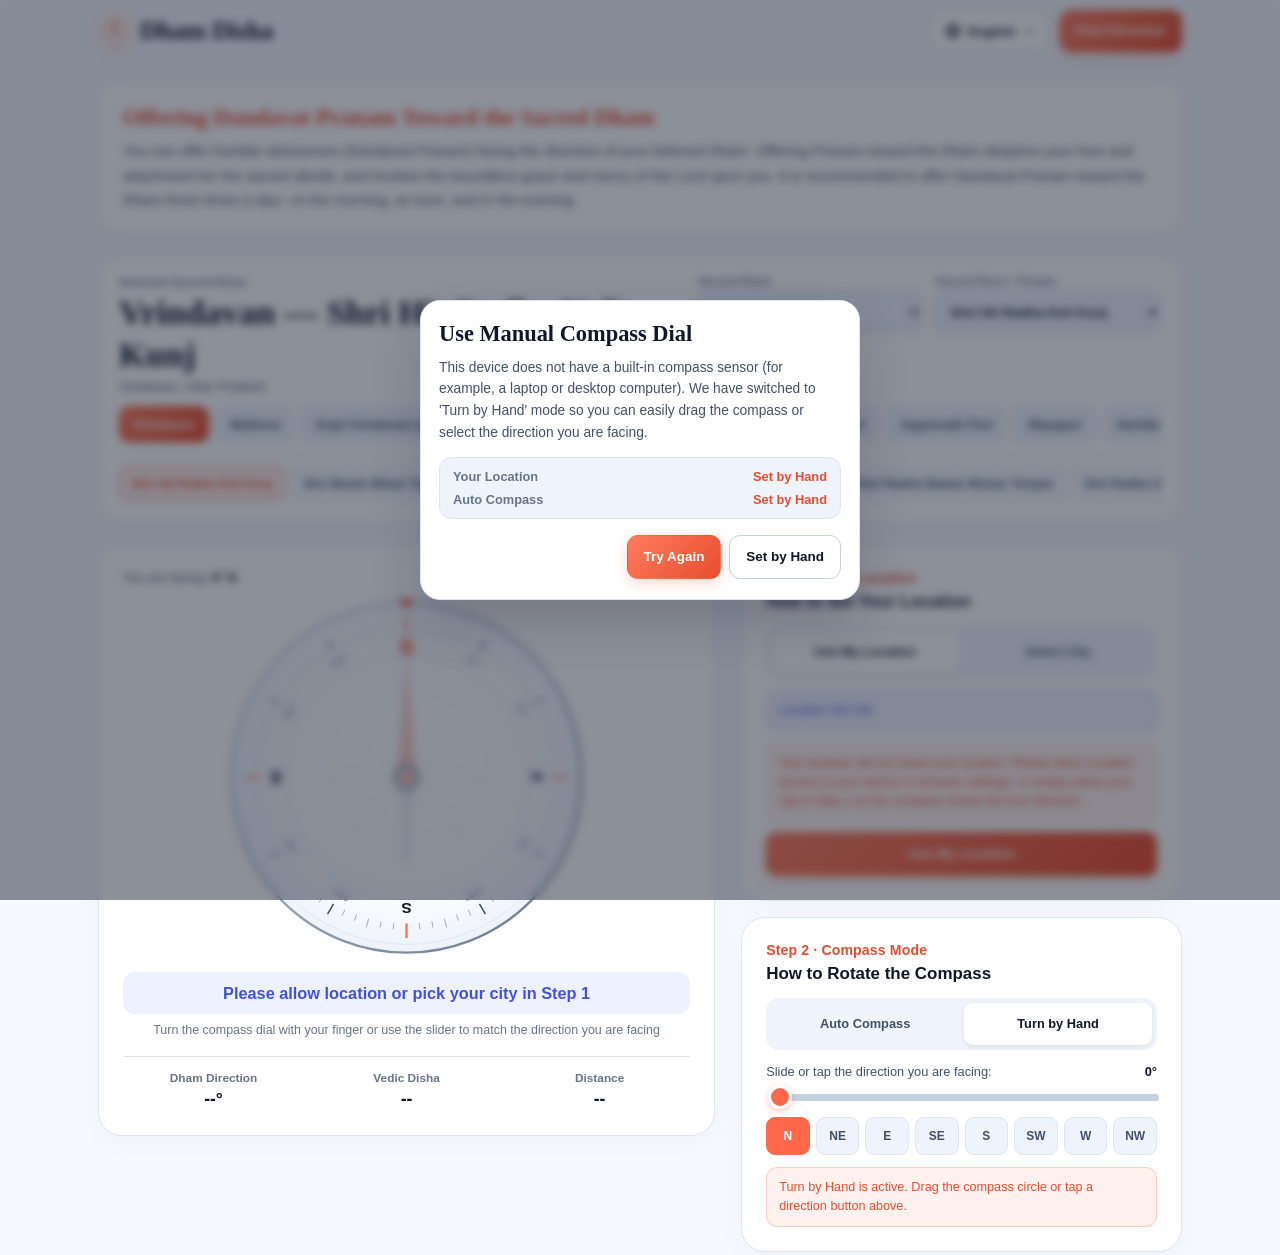
==== commit f42c68e3: "updated version" ====
--- a/index.html
+++ b/index.html
@@ -4,42 +4,59 @@
     <meta charset="UTF-8" />
     <meta name="viewport" content="width=device-width, initial-scale=1.0, maximum-scale=5.0" />
     <title>Dham Disha</title>
-    <meta name="description" content="Precision directional compass pointing toward sacred Dhams of Sanatana Culture including Radha Keli Kunj (Vrindavan), Ayodhya, Dwarka, Somnath, Kashi, Puri, and more." />
+    <meta name="description" content="Find the direction of sacred Dhams and offer Dandavat Pranam from anywhere." />
     <meta property="og:title" content="Dham Disha" />
-    <meta property="og:description" content="Precision directional compass pointing toward sacred Dhams of Sanatana Culture." />
+    <meta property="og:description" content="Find the direction of sacred Dhams and offer Dandavat Pranam from anywhere." />
     <meta property="og:type" content="website" />
     <meta name="twitter:card" content="summary_large_image" />
+    <meta name="theme-color" content="#FF684A" />
+    <meta name="referrer" content="strict-origin-when-cross-origin" />
+    <meta http-equiv="X-Content-Type-Options" content="nosniff" />
+    <meta
+      http-equiv="Content-Security-Policy"
+      content="default-src 'self'; script-src 'self' 'unsafe-inline'; style-src 'self' 'unsafe-inline' https://fonts.googleapis.com; font-src 'self' https://fonts.gstatic.com data:; img-src 'self' data: blob:; connect-src 'self' https://nominatim.openstreetmap.org; manifest-src 'self'; base-uri 'self'; form-action 'none'; object-src 'none';"
+    />
+    <meta name="mobile-web-app-capable" content="yes" />
+    <meta name="apple-mobile-web-app-capable" content="yes" />
+    <meta name="apple-mobile-web-app-status-bar-style" content="default" />
+    <meta name="apple-mobile-web-app-title" content="Dham Disha" />
+    <link rel="icon" href="./favicon.ico" sizes="any" />
+    <link rel="icon" type="image/svg+xml" href="./favicon.svg" />
+    <link rel="icon" type="image/png" sizes="32x32" href="./favicon-32x32.png" />
+    <link rel="icon" type="image/png" sizes="192x192" href="./icon-192.png" />
+    <link rel="apple-touch-icon" sizes="180x180" href="./apple-touch-icon.png" />
+    <link rel="manifest" href="./manifest.json" />
     <link rel="preconnect" href="https://fonts.googleapis.com" />
     <link rel="preconnect" href="https://fonts.gstatic.com" crossorigin />
     <link
-      href="https://fonts.googleapis.com/css2?family=Cormorant+Garamond:wght@600;700&family=JetBrains+Mono:wght@400;500;600&family=Plus+Jakarta+Sans:wght@400;500;600;700&display=swap"
+      href="https://fonts.googleapis.com/css2?family=Cormorant+Garamond:wght@600;700&family=JetBrains+Mono:wght@500;600&family=Noto+Sans+Bengali:wght@400;600;700&family=Noto+Sans+Devanagari:wght@400;500;600;700&family=Noto+Sans+Gujarati:wght@400;500;600;700&family=Noto+Sans+Gurmukhi:wght@400;600;700&family=Noto+Sans+Kannada:wght@400;600;700&family=Noto+Sans+Malayalam:wght@400;600;700&family=Noto+Sans+SC:wght@400;600;700&family=Noto+Sans+Tamil:wght@400;600;700&family=Noto+Sans+Telugu:wght@400;600;700&family=Plus+Jakarta+Sans:wght@400;500;600;700&display=swap"
       rel="stylesheet"
     />
     <style>
       :root {
         /* Crisp cool-balanced alabaster & slate palette + luminous saffron with higher RGB blue */
-        --bg-canvas: rgb(247, 250, 254);
+        --bg-canvas: rgb(246, 249, 254);
         --bg-surface: rgb(255, 255, 255);
-        --bg-subtle: rgb(240, 245, 252);
-        --border-hairline: rgb(222, 230, 242);
-        --border-strong: rgb(199, 210, 226);
+        --bg-subtle: rgb(239, 244, 252);
+        --border-hairline: rgb(220, 229, 242);
+        --border-strong: rgb(196, 209, 227);
 
         --text-primary: rgb(15, 23, 42);
-        --text-secondary: rgb(68, 82, 104);
+        --text-secondary: rgb(65, 80, 104);
         --text-muted: rgb(100, 116, 139);
 
         /* Luminous Saffron-Orange with enriched Blue channel in RGB */
-        --saffron-main: rgb(255, 105, 72);
-        --saffron-bright: rgb(255, 125, 92);
-        --saffron-deep: rgb(232, 79, 46);
+        --saffron-main: rgb(255, 104, 74);
+        --saffron-bright: rgb(255, 124, 94);
+        --saffron-deep: rgb(230, 77, 45);
         --saffron-soft: rgb(255, 241, 237);
-        --saffron-ring: rgba(255, 105, 72, 0.24);
-
-        --indigo-accent: rgb(67, 83, 215);
+        --saffron-ring: rgba(255, 104, 74, 0.24);
+
+        --indigo-accent: rgb(65, 82, 216);
         --indigo-soft: rgb(238, 241, 255);
 
-        --font-serif: "Cormorant Garamond", Georgia, serif;
-        --font-sans: "Plus Jakarta Sans", -apple-system, BlinkMacSystemFont, sans-serif;
+        --font-serif: "Cormorant Garamond", "Noto Sans Devanagari", "Noto Sans Gujarati", "Noto Sans Gurmukhi", "Noto Sans Bengali", "Noto Sans Tamil", "Noto Sans Telugu", "Noto Sans Kannada", "Noto Sans Malayalam", "Noto Sans SC", Georgia, serif;
+        --font-sans: "Plus Jakarta Sans", "Noto Sans Devanagari", "Noto Sans Gujarati", "Noto Sans Gurmukhi", "Noto Sans Bengali", "Noto Sans Tamil", "Noto Sans Telugu", "Noto Sans Kannada", "Noto Sans Malayalam", "Noto Sans SC", -apple-system, BlinkMacSystemFont, sans-serif;
         --font-mono: "JetBrains Mono", ui-monospace, SFMono-Regular, monospace;
       }
 
@@ -69,67 +86,232 @@
         display: none !important;
       }
 
+      html,
+      body {
+        overflow-x: hidden;
+        max-width: 100vw;
+      }
+
       /* Top Header */
       .topbar {
         position: sticky;
         top: 0;
-        z-index: 30;
-        background: rgba(247, 250, 254, 0.92);
+        z-index: 40;
+        background: rgba(246, 249, 254, 0.94);
         backdrop-filter: blur(10px);
         border-bottom: 1px solid var(--border-hairline);
       }
 
       .topbar-inner {
-        max-width: 1140px;
+        max-width: 1120px;
         margin: 0 auto;
-        padding: 0 20px;
-        height: 60px;
+        padding: 8px 12px;
+        min-height: 56px;
         display: flex;
         align-items: center;
         justify-content: space-between;
-        gap: 16px;
+        gap: 8px;
+      }
+
+      @media (min-width: 640px) {
+        .topbar-inner {
+          padding: 0 18px;
+          height: 62px;
+          gap: 12px;
+        }
+      }
+
+      .brand-lockup {
+        display: inline-flex;
+        align-items: center;
+        gap: 8px;
+        text-decoration: none;
+        min-width: 0;
+        flex-shrink: 1;
+      }
+
+      .brand-icon-svg {
+        width: 32px;
+        height: 32px;
+        flex-shrink: 0;
+        border-radius: 8px;
+        box-shadow: 0 2px 8px rgba(255, 104, 74, 0.2);
+      }
+
+      @media (min-width: 640px) {
+        .brand-icon-svg {
+          width: 34px;
+          height: 34px;
+          border-radius: 9px;
+        }
       }
 
       .brand-title {
         font-family: var(--font-serif);
-        font-size: 1.6rem;
+        font-size: clamp(1.22rem, 4.4vw, 1.6rem);
         font-weight: 700;
         color: var(--text-primary);
         text-decoration: none;
         white-space: nowrap;
+        overflow: hidden;
+        text-overflow: ellipsis;
         letter-spacing: -0.01em;
       }
 
-      .topbar-meta {
-        font-family: var(--font-mono);
-        font-size: 0.75rem;
-        color: var(--text-muted);
+      .topbar-actions {
+        display: flex;
+        align-items: center;
+        gap: 6px;
+        flex-shrink: 0;
+      }
+
+      @media (min-width: 640px) {
+        .topbar-actions {
+          gap: 10px;
+        }
+      }
+
+      /* Language Switcher Dropdown in Topbar */
+      .lang-wrapper {
+        position: relative;
+      }
+
+      .lang-btn {
+        display: inline-flex;
+        align-items: center;
+        gap: 5px;
+        min-height: 38px;
+        padding: 6px 10px;
+        border-radius: 10px;
+        border: 1px solid var(--border-strong);
+        background: var(--bg-surface);
+        color: var(--text-primary);
+        font-family: var(--font-sans);
+        font-size: 0.78rem;
+        font-weight: 600;
+        cursor: pointer;
         white-space: nowrap;
-      }
-
-      @media (max-width: 640px) {
-        .topbar-meta {
-          display: none;
+        transition: background-color 120ms ease, border-color 120ms ease;
+      }
+
+      @media (min-width: 640px) {
+        .lang-btn {
+          gap: 7px;
+          min-height: 42px;
+          padding: 8px 13px;
+          border-radius: 11px;
+          font-size: 0.82rem;
         }
       }
 
+      .lang-btn:hover {
+        background: var(--bg-subtle);
+      }
+
+      .lang-menu {
+        position: fixed;
+        left: 12px;
+        right: 12px;
+        top: 60px;
+        max-height: 70vh;
+        overflow-y: auto;
+        background: var(--bg-surface);
+        border: 1px solid var(--border-hairline);
+        border-radius: 16px;
+        padding: 8px;
+        box-shadow: 0 18px 40px rgba(15, 23, 42, 0.18);
+        z-index: 60;
+        display: grid;
+        grid-template-columns: repeat(2, 1fr);
+        gap: 4px;
+      }
+
+      @media (min-width: 520px) {
+        .lang-menu {
+          position: absolute;
+          left: auto;
+          right: 0;
+          top: calc(100% + 6px);
+          width: 320px;
+        }
+      }
+
+      .lang-option {
+        width: 100%;
+        min-height: 38px;
+        padding: 7px 10px;
+        border: none;
+        border-radius: 9px;
+        background: transparent;
+        text-align: left;
+        font-family: var(--font-sans);
+        font-size: 0.84rem;
+        font-weight: 600;
+        color: var(--text-primary);
+        cursor: pointer;
+        display: flex;
+        align-items: center;
+        justify-content: space-between;
+        gap: 6px;
+      }
+
+      .lang-option:hover {
+        background: var(--bg-subtle);
+      }
+
+      .lang-option.active {
+        background: var(--saffron-soft);
+        color: var(--saffron-deep);
+      }
+
+      /* General Buttons */
       .btn {
         display: inline-flex;
         align-items: center;
         justify-content: center;
-        gap: 8px;
-        min-height: 42px;
-        padding: 8px 16px;
+        gap: 6px;
+        min-height: 40px;
+        padding: 8px 13px;
         border-radius: 10px;
         font-family: var(--font-sans);
-        font-size: 0.8125rem;
+        font-size: 0.82rem;
         font-weight: 600;
-        line-height: 1;
-        white-space: nowrap;
+        line-height: 1.2;
+        text-align: center;
         cursor: pointer;
-        transition: transform 120ms ease, background-color 140ms ease, border-color 140ms ease, color 140ms ease, box-shadow 140ms ease;
+        transition: transform 120ms ease, background-color 140ms ease, border-color 140ms ease, box-shadow 140ms ease;
         border: 1px solid transparent;
         user-select: none;
+        max-width: 100%;
+      }
+
+      @media (min-width: 640px) {
+        .btn {
+          min-height: 44px;
+          padding: 9px 16px;
+          border-radius: 11px;
+          font-size: 0.84rem;
+          gap: 8px;
+        }
+      }
+
+      .btn-topbar {
+        min-height: 38px;
+        padding: 7px 11px;
+        font-size: 0.78rem;
+        max-width: 158px;
+        white-space: nowrap;
+        overflow: hidden;
+        text-overflow: ellipsis;
+      }
+
+      @media (min-width: 640px) {
+        .btn-topbar {
+          min-height: 42px;
+          padding: 8px 15px;
+          font-size: 0.84rem;
+          max-width: none;
+        }
       }
 
       .btn:active {
@@ -139,7 +321,7 @@
       .btn-saffron {
         background: linear-gradient(135deg, var(--saffron-bright), var(--saffron-deep));
         color: #ffffff;
-        box-shadow: 0 4px 14px rgba(255, 105, 72, 0.28);
+        box-shadow: 0 4px 14px rgba(255, 104, 74, 0.28);
       }
 
       .btn-saffron:hover {
@@ -156,65 +338,148 @@
         background: var(--bg-subtle);
       }
 
-      /* Main Layout */
+      /* Main Container */
       .main-container {
-        max-width: 1140px;
+        max-width: 1120px;
         margin: 0 auto;
-        padding: 20px 20px 44px;
-      }
-
-      /* Dham Selector Strip */
+        padding: 14px 12px 36px;
+      }
+
+      @media (min-width: 640px) {
+        .main-container {
+          padding: 20px 18px 48px;
+        }
+      }
+
+      /* Easy Two-Level Dham Selector Card */
       .dham-selector-bar {
         background: var(--bg-surface);
         border: 1px solid var(--border-hairline);
         border-radius: 20px;
-        padding: 16px 18px;
-        margin-bottom: 22px;
+        padding: 15px 14px;
+        margin-bottom: 18px;
         box-shadow: 0 4px 20px rgba(15, 23, 42, 0.025);
+        max-width: 100%;
+        overflow: hidden;
+      }
+
+      @media (min-width: 640px) {
+        .dham-selector-bar {
+          border-radius: 22px;
+          padding: 18px 20px;
+          margin-bottom: 22px;
+        }
       }
 
       .dham-bar-top {
         display: flex;
-        flex-wrap: wrap;
-        align-items: center;
-        justify-content: space-between;
+        flex-direction: column;
+        align-items: stretch;
         gap: 12px;
         margin-bottom: 12px;
       }
 
+      @media (min-width: 768px) {
+        .dham-bar-top {
+          flex-direction: row;
+          align-items: flex-start;
+          justify-content: space-between;
+          gap: 16px;
+        }
+      }
+
       .dham-current-info {
         min-width: 0;
+        flex: 1 1 auto;
+      }
+
+      .section-kicker {
+        margin: 0;
+        font-size: 0.74rem;
+        font-weight: 600;
+        color: var(--text-muted);
       }
 
       .dham-heading {
-        margin: 0;
+        margin: 3px 0 0;
         font-family: var(--font-serif);
-        font-size: clamp(1.65rem, 2.8vw, 2.25rem);
+        font-size: clamp(1.38rem, 4.8vw, 2.15rem);
         font-weight: 700;
         color: var(--text-primary);
-        line-height: 1.15;
-      }
-
-      .dham-sub-coords {
+        line-height: 1.22;
+        word-break: break-word;
+      }
+
+      .dham-sub-region {
         margin: 3px 0 0;
-        font-family: var(--font-mono);
-        font-size: 0.76rem;
+        font-size: 0.82rem;
         color: var(--text-secondary);
       }
 
+      /* Two-Level Dropdown Controls Container */
+      .dham-selects-wrap {
+        display: flex;
+        flex-direction: column;
+        gap: 10px;
+        width: 100%;
+        min-width: 0;
+      }
+
+      .select-field-group {
+        display: flex;
+        flex-direction: column;
+        gap: 4px;
+        min-width: 0;
+        width: 100%;
+        flex: 0 0 auto;
+      }
+
+      @media (min-width: 560px) {
+        .dham-selects-wrap {
+          flex-direction: row;
+          flex-wrap: wrap;
+          gap: 10px;
+        }
+
+        .select-field-group {
+          flex: 1 1 200px;
+          width: auto;
+        }
+      }
+
+      @media (min-width: 768px) {
+        .dham-selects-wrap {
+          width: auto;
+          max-width: 480px;
+          justify-content: flex-end;
+        }
+      }
+
+      .select-field-label {
+        font-size: 0.72rem;
+        font-weight: 600;
+        color: var(--text-muted);
+        padding-left: 2px;
+      }
+
       .dham-select-dropdown {
+        width: 100%;
+        max-width: 100%;
+        min-width: 0;
         min-height: 42px;
-        padding: 8px 34px 8px 12px;
+        padding: 8px 12px;
         border-radius: 10px;
         border: 1px solid var(--border-strong);
         background-color: var(--bg-subtle);
         font-family: var(--font-sans);
-        font-size: 0.82rem;
+        font-size: 0.85rem;
         font-weight: 600;
         color: var(--text-primary);
         cursor: pointer;
         outline: none;
-        max-width: 100%;
+        text-overflow: ellipsis;
+        overflow: hidden;
+        white-space: nowrap;
       }
 
       .dham-select-dropdown:focus {
@@ -228,6 +493,7 @@
         overflow-x: auto;
         padding-bottom: 4px;
         scrollbar-width: thin;
+        -webkit-overflow-scrolling: touch;
       }
 
       .dham-chips-scroll::-webkit-scrollbar {
@@ -242,6 +508,498 @@
       .dham-chip {
         min-height: 36px;
         padding: 6px 13px;
+        border-radius: 10px;
+        border: 1px solid var(--border-hairline);
+        background: var(--bg-subtle);
+        font-family: var(--font-sans);
+        font-size: 0.81rem;
+        font-weight: 600;
+        color: var(--text-secondary);
+        white-space: nowrap;
+        cursor: pointer;
+        flex-shrink: 0;
+        transition: background-color 120ms ease, color 120ms ease, border-color 120ms ease;
+      }
+
+      .dham-chip:hover {
+        border-color: var(--border-strong);
+        color: var(--text-primary);
+      }
+
+      .dham-chip.active {
+        background: linear-gradient(135deg, var(--saffron-bright), var(--saffron-deep));
+        border-color: transparent;
+        color: #ffffff;
+        box-shadow: 0 2px 8px rgba(255, 104, 74, 0.25);
+      }
+
+      /* Second-level sub-place chips bar (for multi-shrine Dhams like Vrindavan, Ayodhya, Kashi, etc.) */
+      .subplace-chips-wrap {
+        margin-top: 10px;
+        padding-top: 10px;
+        border-top: 1px dashed var(--border-hairline);
+      }
+
+      .subplace-chip {
+        min-height: 33px;
+        padding: 5px 11px;
+        border-radius: 8px;
+        border: 1px solid var(--border-hairline);
+        background: var(--bg-canvas);
+        font-family: var(--font-sans);
+        font-size: 0.77rem;
+        font-weight: 600;
+        color: var(--text-secondary);
+        white-space: nowrap;
+        cursor: pointer;
+        flex-shrink: 0;
+        transition: background-color 120ms ease, color 120ms ease, border-color 120ms ease;
+      }
+
+      .subplace-chip:hover {
+        border-color: var(--border-strong);
+        color: var(--text-primary);
+      }
+
+      .subplace-chip.active {
+        background: var(--saffron-soft);
+        border-color: var(--saffron-main);
+        color: var(--saffron-deep);
+      }
+
+      /* 2-Column Workspace */
+      .workspace-grid {
+        display: grid;
+        grid-template-columns: 1fr;
+        gap: 18px;
+        align-items: start;
+      }
+
+      @media (min-width: 920px) {
+        .workspace-grid {
+          grid-template-columns: 7fr 5fr;
+          gap: 26px;
+        }
+      }
+
+      .surface-card {
+        background: var(--bg-surface);
+        border: 1px solid var(--border-hairline);
+        border-radius: 20px;
+        padding: 16px 14px;
+        box-shadow: 0 8px 30px rgba(15, 23, 42, 0.03);
+        max-width: 100%;
+        overflow: hidden;
+      }
+
+      @media (min-width: 640px) {
+        .surface-card {
+          border-radius: 24px;
+          padding: 24px;
+        }
+      }
+
+      /* Compass Instrument */
+      .compass-stage {
+        display: flex;
+        flex-direction: column;
+        align-items: center;
+      }
+
+      .compass-top-bar {
+        width: 100%;
+        display: flex;
+        flex-wrap: wrap;
+        align-items: center;
+        justify-content: space-between;
+        gap: 6px;
+        margin-bottom: 10px;
+        font-size: 0.8rem;
+        color: var(--text-secondary);
+      }
+
+      .compass-dial-wrap {
+        position: relative;
+        width: 100%;
+        max-width: min(365px, 84vw);
+        aspect-ratio: 1 / 1;
+        display: flex;
+        align-items: center;
+        justify-content: center;
+        user-select: none;
+        contain: layout style paint;
+        transform: translateZ(0);
+      }
+
+      .alignment-halo {
+        position: absolute;
+        inset: 12px;
+        border-radius: 9999px;
+        pointer-events: none;
+        opacity: 0;
+        transition: opacity 180ms ease;
+        box-shadow: 0 0 0 7px rgba(255, 104, 74, 0.18), 0 0 44px rgba(255, 104, 74, 0.32);
+      }
+
+      .alignment-halo.aligned {
+        opacity: 1;
+      }
+
+      .compass-svg {
+        width: 100%;
+        height: 100%;
+        touch-action: pan-y pinch-zoom;
+        transform: translateZ(0);
+      }
+
+      .compass-svg.draggable {
+        cursor: grab;
+        touch-action: none;
+      }
+
+      .compass-svg.draggable:active {
+        cursor: grabbing;
+      }
+
+      /* GPU-accelerated zero-lag layers for 60fps sensor rotation even during scroll */
+      #rose-group,
+      #needle-group {
+        transform-origin: 200px 200px;
+        will-change: transform;
+        backface-visibility: hidden;
+        -webkit-backface-visibility: hidden;
+      }
+
+      .turn-banner {
+        margin-top: 12px;
+        padding: 10px 12px;
+        border-radius: 12px;
+        background: var(--bg-subtle);
+        text-align: center;
+        font-size: clamp(0.9rem, 3.6vw, 1.02rem);
+        font-weight: 700;
+        color: var(--text-primary);
+        width: 100%;
+        word-break: break-word;
+        line-height: 1.35;
+      }
+
+      .turn-banner.aligned {
+        background: var(--saffron-soft);
+        color: var(--saffron-deep);
+        border: 1px solid rgba(255, 104, 74, 0.3);
+      }
+
+      .turn-banner.warn {
+        background: var(--indigo-soft);
+        color: var(--indigo-accent);
+      }
+
+      .sensor-subtext {
+        margin-top: 8px;
+        text-align: center;
+        font-size: 0.78rem;
+        color: var(--text-muted);
+        line-height: 1.4;
+      }
+
+      /* Simple 3-Column Summary Strip beneath Compass */
+      .telemetry-strip {
+        width: 100%;
+        margin-top: 16px;
+        padding-top: 14px;
+        border-top: 1px solid var(--border-hairline);
+        display: grid;
+        grid-template-columns: repeat(3, minmax(0, 1fr));
+        gap: 6px;
+        text-align: center;
+      }
+
+      @media (min-width: 640px) {
+        .telemetry-strip {
+          gap: 12px;
+        }
+      }
+
+      .metric-label {
+        font-size: 0.7rem;
+        font-weight: 600;
+        color: var(--text-muted);
+        margin: 0;
+        overflow: hidden;
+        text-overflow: ellipsis;
+        white-space: nowrap;
+      }
+
+      @media (min-width: 640px) {
+        .metric-label {
+          font-size: 0.74rem;
+        }
+      }
+
+      .metric-value {
+        margin: 4px 0 0;
+        font-size: clamp(0.86rem, 3.4vw, 1.1rem);
+        font-weight: 700;
+        color: var(--text-primary);
+        word-break: break-word;
+        line-height: 1.25;
+      }
+
+      .metric-accent {
+        color: var(--saffron-deep);
+      }
+
+      /* Right Column Controls */
+      .controls-stack {
+        display: flex;
+        flex-direction: column;
+        gap: 16px;
+        min-width: 0;
+      }
+
+      #ui-your-location-kicker,
+      #ui-compass-mode-kicker {
+        font-size: 0.88rem;
+        font-weight: 700;
+        color: var(--saffron-deep);
+        margin: 0 0 6px;
+        letter-spacing: 0.01em;
+      }
+
+      .section-title {
+        margin: 3px 0 0;
+        font-size: 1.06rem;
+        font-weight: 700;
+        color: var(--text-primary);
+        word-break: break-word;
+      }
+
+      .control-header {
+        display: flex;
+        flex-direction: column;
+        align-items: stretch;
+        gap: 10px;
+      }
+
+      @media (min-width: 520px) {
+        .control-header {
+          flex-direction: row;
+          align-items: center;
+          justify-content: space-between;
+          gap: 12px;
+        }
+      }
+
+      .control-header .btn {
+        width: 100%;
+      }
+
+      @media (min-width: 520px) {
+        .control-header .btn {
+          width: auto;
+          flex-shrink: 0;
+        }
+      }
+
+      /* Segmented Toggle — Auto Compass FIRST */
+      .segmented-bar {
+        display: grid;
+        grid-template-columns: 1fr 1fr;
+        gap: 5px;
+        padding: 5px;
+        background: var(--bg-subtle);
+        border-radius: 13px;
+        margin-top: 14px;
+      }
+
+      .seg-btn {
+        min-height: 42px;
+        padding: 6px 8px;
+        border: none;
+        border-radius: 9px;
+        background: transparent;
+        font-family: var(--font-sans);
+        font-size: 0.8rem;
+        font-weight: 600;
+        color: var(--text-secondary);
+        cursor: pointer;
+        line-height: 1.2;
+        text-align: center;
+        transition: background-color 120ms ease, color 120ms ease, box-shadow 120ms ease;
+      }
+
+      .seg-btn.active {
+        background: var(--bg-surface);
+        color: var(--text-primary);
+        box-shadow: 0 2px 5px rgba(15, 23, 42, 0.08);
+      }
+
+      /* Range Slider */
+      .slider-wrap {
+        margin-top: 14px;
+      }
+
+      .slider-head {
+        display: flex;
+        flex-wrap: wrap;
+        justify-content: space-between;
+        gap: 6px;
+        font-size: 0.8rem;
+        color: var(--text-secondary);
+        margin-bottom: 8px;
+      }
+
+      input[type="range"].compass-slider {
+        -webkit-appearance: none;
+        appearance: none;
+        width: 100%;
+        background: transparent;
+        cursor: pointer;
+      }
+
+      input[type="range"].compass-slider::-webkit-slider-runnable-track {
+        height: 7px;
+        border-radius: 9999px;
+        background: var(--border-strong);
+      }
+
+      input[type="range"].compass-slider::-webkit-slider-thumb {
+        -webkit-appearance: none;
+        appearance: none;
+        width: 24px;
+        height: 24px;
+        border-radius: 9999px;
+        background: var(--saffron-main);
+        border: 3px solid #ffffff;
+        box-shadow: 0 2px 6px rgba(255, 104, 74, 0.4);
+        margin-top: -8.5px;
+      }
+
+      input[type="range"].compass-slider::-moz-range-track {
+        height: 7px;
+        border-radius: 9999px;
+        background: var(--border-strong);
+      }
+
+      input[type="range"].compass-slider::-moz-range-thumb {
+        width: 24px;
+        height: 24px;
+        border-radius: 9999px;
+        background: var(--saffron-main);
+        border: 3px solid #ffffff;
+        box-shadow: 0 2px 6px rgba(255, 104, 74, 0.4);
+      }
+
+      .cardinal-grid {
+        margin-top: 12px;
+        display: grid;
+        grid-template-columns: repeat(4, 1fr);
+        gap: 6px;
+      }
+
+      @media (min-width: 460px) {
+        .cardinal-grid {
+          grid-template-columns: repeat(8, 1fr);
+        }
+      }
+
+      .dir-btn {
+        min-height: 38px;
+        padding: 4px 2px;
+        border-radius: 9px;
+        border: 1px solid var(--border-hairline);
+        background: var(--bg-subtle);
+        font-family: var(--font-sans);
+        font-size: 0.75rem;
+        font-weight: 600;
+        color: var(--text-secondary);
+        cursor: pointer;
+        overflow: hidden;
+        text-overflow: ellipsis;
+        white-space: nowrap;
+      }
+
+      .dir-btn:hover {
+        border-color: var(--border-strong);
+        color: var(--text-primary);
+      }
+
+      .dir-btn.active {
+        background: var(--saffron-main);
+        border-color: var(--saffron-main);
+        color: #ffffff;
+      }
+
+      /* Search & Presets */
+      .search-box {
+        position: relative;
+        margin-top: 12px;
+      }
+
+      .search-input {
+        width: 100%;
+        min-height: 42px;
+        padding: 9px 13px;
+        border-radius: 10px;
+        border: 1px solid var(--border-strong);
+        background: var(--bg-canvas);
+        font-family: var(--font-sans);
+        font-size: 0.86rem;
+        color: var(--text-primary);
+        outline: none;
+      }
+
+      .search-input:focus {
+        border-color: var(--saffron-main);
+        box-shadow: 0 0 0 3px var(--saffron-ring);
+      }
+
+      .search-results {
+        margin-top: 6px;
+        border-radius: 11px;
+        border: 1px solid var(--border-hairline);
+        background: var(--bg-surface);
+        max-height: 190px;
+        overflow-y: auto;
+      }
+
+      .search-item {
+        width: 100%;
+        text-align: left;
+        padding: 10px 13px;
+        border: none;
+        border-bottom: 1px solid var(--border-hairline);
+        background: transparent;
+        cursor: pointer;
+        display: flex;
+        flex-direction: column;
+      }
+
+      .search-item:last-child {
+        border-bottom: none;
+      }
+
+      .search-item:hover {
+        background: var(--bg-subtle);
+      }
+
+      .preset-label {
+        margin: 12px 0 7px;
+        font-size: 0.74rem;
+        font-weight: 600;
+        color: var(--text-muted);
+      }
+
+      .preset-row {
+        display: flex;
+        flex-wrap: wrap;
+        gap: 6px;
+      }
+
+      .preset-btn {
+        min-height: 34px;
+        padding: 5px 11px;
         border-radius: 9px;
         border: 1px solid var(--border-hairline);
         background: var(--bg-subtle);
@@ -249,391 +1007,6 @@
         font-size: 0.78rem;
         font-weight: 600;
         color: var(--text-secondary);
-        white-space: nowrap;
-        cursor: pointer;
-        flex-shrink: 0;
-        transition: background-color 120ms ease, color 120ms ease, border-color 120ms ease;
-      }
-
-      .dham-chip:hover {
-        border-color: var(--border-strong);
-        color: var(--text-primary);
-      }
-
-      .dham-chip.active {
-        background: linear-gradient(135deg, var(--saffron-bright), var(--saffron-deep));
-        border-color: transparent;
-        color: #ffffff;
-        box-shadow: 0 2px 8px rgba(255, 105, 72, 0.25);
-      }
-
-      /* 2-Column Workspace */
-      .workspace-grid {
-        display: grid;
-        grid-template-columns: 1fr;
-        gap: 22px;
-        align-items: start;
-      }
-
-      @media (min-width: 920px) {
-        .workspace-grid {
-          grid-template-columns: 7fr 5fr;
-          gap: 26px;
-        }
-      }
-
-      .surface-card {
-        background: var(--bg-surface);
-        border: 1px solid var(--border-hairline);
-        border-radius: 24px;
-        padding: 22px;
-        box-shadow: 0 8px 30px rgba(15, 23, 42, 0.03);
-      }
-
-      @media (min-width: 640px) {
-        .surface-card {
-          padding: 26px;
-        }
-      }
-
-      /* Compass Instrument */
-      .compass-stage {
-        display: flex;
-        flex-direction: column;
-        align-items: center;
-      }
-
-      .compass-top-bar {
-        width: 100%;
-        display: flex;
-        align-items: center;
-        justify-content: space-between;
-        gap: 8px;
-        margin-bottom: 10px;
-        font-size: 0.75rem;
-        color: var(--text-secondary);
-      }
-
-      .compass-dial-wrap {
-        position: relative;
-        width: 100%;
-        max-width: 380px;
-        aspect-ratio: 1 / 1;
-        display: flex;
-        align-items: center;
-        justify-content: center;
-        user-select: none;
-      }
-
-      .alignment-halo {
-        position: absolute;
-        inset: 12px;
-        border-radius: 9999px;
-        pointer-events: none;
-        opacity: 0;
-        transition: opacity 180ms ease;
-        box-shadow: 0 0 0 6px rgba(255, 105, 72, 0.16), 0 0 44px rgba(255, 105, 72, 0.3);
-      }
-
-      .alignment-halo.aligned {
-        opacity: 1;
-      }
-
-      .compass-svg {
-        width: 100%;
-        height: 100%;
-        touch-action: none;
-      }
-
-      .compass-svg.draggable {
-        cursor: grab;
-      }
-
-      .compass-svg.draggable:active {
-        cursor: grabbing;
-      }
-
-      /* GPU-accelerated zero-lag layers for 60fps sensor rotation */
-      #rose-group,
-      #needle-group {
-        transform-origin: 200px 200px;
-        will-change: transform;
-      }
-
-      .turn-banner {
-        margin-top: 12px;
-        text-align: center;
-        font-size: 0.95rem;
-        font-weight: 600;
-        color: var(--text-primary);
-      }
-
-      .turn-banner.aligned {
-        color: var(--saffron-deep);
-      }
-
-      .turn-banner.warn {
-        color: var(--indigo-accent);
-      }
-
-      .sensor-subtext {
-        margin-top: 4px;
-        text-align: center;
-        font-size: 0.75rem;
-        color: var(--text-muted);
-      }
-
-      /* 4-Column Telemetry Strip */
-      .telemetry-strip {
-        width: 100%;
-        margin-top: 20px;
-        padding-top: 16px;
-        border-top: 1px solid var(--border-hairline);
-        display: grid;
-        grid-template-columns: repeat(2, 1fr);
-        gap: 14px;
-      }
-
-      @media (min-width: 540px) {
-        .telemetry-strip {
-          grid-template-columns: repeat(4, 1fr);
-        }
-      }
-
-      .metric-label {
-        font-size: 0.7rem;
-        text-transform: uppercase;
-        letter-spacing: 0.06em;
-        color: var(--text-muted);
-        margin: 0;
-      }
-
-      .metric-value {
-        margin: 4px 0 0;
-        font-family: var(--font-mono);
-        font-size: 1.2rem;
-        font-weight: 600;
-        color: var(--text-primary);
-      }
-
-      .metric-accent {
-        color: var(--saffron-deep);
-        font-size: 0.85rem;
-      }
-
-      /* Right Column Controls */
-      .controls-stack {
-        display: flex;
-        flex-direction: column;
-        gap: 18px;
-      }
-
-      .section-kicker {
-        margin: 0;
-        font-size: 0.68rem;
-        font-weight: 600;
-        text-transform: uppercase;
-        letter-spacing: 0.08em;
-        color: var(--text-muted);
-      }
-
-      .section-title {
-        margin: 3px 0 0;
-        font-size: 1.02rem;
-        font-weight: 600;
-        color: var(--text-primary);
-      }
-
-      .control-header {
-        display: flex;
-        align-items: flex-start;
-        justify-content: space-between;
-        gap: 12px;
-      }
-
-      /* Segmented Toggle — Live Sensor FIRST */
-      .segmented-bar {
-        display: grid;
-        grid-template-columns: 1fr 1fr;
-        gap: 4px;
-        padding: 4px;
-        background: var(--bg-subtle);
-        border-radius: 12px;
-        margin-top: 14px;
-      }
-
-      .seg-btn {
-        min-height: 38px;
-        border: none;
-        border-radius: 9px;
-        background: transparent;
-        font-family: var(--font-sans);
-        font-size: 0.78rem;
-        font-weight: 600;
-        color: var(--text-secondary);
-        cursor: pointer;
-        transition: background-color 120ms ease, color 120ms ease, box-shadow 120ms ease;
-      }
-
-      .seg-btn.active {
-        background: var(--bg-surface);
-        color: var(--text-primary);
-        box-shadow: 0 1px 4px rgba(15, 23, 42, 0.08);
-      }
-
-      /* Range Slider */
-      .slider-wrap {
-        margin-top: 14px;
-      }
-
-      .slider-head {
-        display: flex;
-        justify-content: space-between;
-        font-size: 0.75rem;
-        color: var(--text-secondary);
-        margin-bottom: 8px;
-      }
-
-      input[type="range"].compass-slider {
-        -webkit-appearance: none;
-        appearance: none;
-        width: 100%;
-        background: transparent;
-        cursor: pointer;
-      }
-
-      input[type="range"].compass-slider::-webkit-slider-runnable-track {
-        height: 6px;
-        border-radius: 9999px;
-        background: var(--border-strong);
-      }
-
-      input[type="range"].compass-slider::-webkit-slider-thumb {
-        -webkit-appearance: none;
-        appearance: none;
-        width: 22px;
-        height: 22px;
-        border-radius: 9999px;
-        background: var(--saffron-main);
-        border: 3px solid #ffffff;
-        box-shadow: 0 2px 6px rgba(255, 105, 72, 0.4);
-        margin-top: -8px;
-      }
-
-      input[type="range"].compass-slider::-moz-range-track {
-        height: 6px;
-        border-radius: 9999px;
-        background: var(--border-strong);
-      }
-
-      input[type="range"].compass-slider::-moz-range-thumb {
-        width: 22px;
-        height: 22px;
-        border-radius: 9999px;
-        background: var(--saffron-main);
-        border: 3px solid #ffffff;
-        box-shadow: 0 2px 6px rgba(255, 105, 72, 0.4);
-      }
-
-      .cardinal-grid {
-        margin-top: 12px;
-        display: grid;
-        grid-template-columns: repeat(8, 1fr);
-        gap: 6px;
-      }
-
-      .dir-btn {
-        min-height: 36px;
-        border-radius: 8px;
-        border: 1px solid var(--border-hairline);
-        background: var(--bg-subtle);
-        font-family: var(--font-mono);
-        font-size: 0.72rem;
-        font-weight: 600;
-        color: var(--text-secondary);
-        cursor: pointer;
-      }
-
-      .dir-btn:hover {
-        border-color: var(--border-strong);
-        color: var(--text-primary);
-      }
-
-      .dir-btn.active {
-        background: var(--saffron-main);
-        border-color: var(--saffron-main);
-        color: #ffffff;
-      }
-
-      /* Search & Presets */
-      .search-box {
-        position: relative;
-        margin-top: 12px;
-      }
-
-      .search-input {
-        width: 100%;
-        min-height: 42px;
-        padding: 8px 14px;
-        border-radius: 10px;
-        border: 1px solid var(--border-strong);
-        background: var(--bg-canvas);
-        font-family: var(--font-sans);
-        font-size: 0.84rem;
-        color: var(--text-primary);
-        outline: none;
-      }
-
-      .search-input:focus {
-        border-color: var(--saffron-main);
-        box-shadow: 0 0 0 3px var(--saffron-ring);
-      }
-
-      .search-results {
-        margin-top: 6px;
-        border-radius: 10px;
-        border: 1px solid var(--border-hairline);
-        background: var(--bg-surface);
-        max-height: 190px;
-        overflow-y: auto;
-      }
-
-      .search-item {
-        width: 100%;
-        text-align: left;
-        padding: 9px 12px;
-        border: none;
-        border-bottom: 1px solid var(--border-hairline);
-        background: transparent;
-        cursor: pointer;
-        display: flex;
-        flex-direction: column;
-      }
-
-      .search-item:last-child {
-        border-bottom: none;
-      }
-
-      .search-item:hover {
-        background: var(--bg-subtle);
-      }
-
-      .preset-row {
-        margin-top: 12px;
-        display: flex;
-        flex-wrap: wrap;
-        gap: 6px;
-      }
-
-      .preset-btn {
-        min-height: 32px;
-        padding: 4px 10px;
-        border-radius: 8px;
-        border: 1px solid var(--border-hairline);
-        background: var(--bg-subtle);
-        font-size: 0.74rem;
-        font-weight: 500;
-        color: var(--text-secondary);
         cursor: pointer;
         white-space: nowrap;
       }
@@ -647,38 +1020,99 @@
       .notice-box {
         margin-top: 12px;
         padding: 10px 12px;
-        border-radius: 10px;
-        font-size: 0.76rem;
-        line-height: 1.45;
+        border-radius: 11px;
+        font-size: 0.79rem;
+        line-height: 1.5;
         background: var(--saffron-soft);
         color: var(--saffron-deep);
-        border: 1px solid rgba(255, 105, 72, 0.25);
+        border: 1px solid rgba(255, 104, 74, 0.25);
+        word-break: break-word;
       }
 
       .notice-box.info {
         background: var(--indigo-soft);
         color: var(--indigo-accent);
-        border-color: rgba(67, 83, 215, 0.22);
-      }
-
-      .coord-form {
-        margin-top: 12px;
-        padding-top: 12px;
-        border-top: 1px solid var(--border-hairline);
-        display: grid;
-        grid-template-columns: 1fr 1fr auto;
-        gap: 8px;
-        align-items: end;
-      }
-
-      .coord-input {
-        width: 100%;
-        min-height: 38px;
-        padding: 6px 10px;
-        border-radius: 8px;
-        border: 1px solid var(--border-strong);
-        font-family: var(--font-mono);
-        font-size: 0.75rem;
+        border-color: rgba(65, 82, 216, 0.22);
+      }
+
+      /* Devotional Dandavat Pranam Guidance Card (Positioned at Top before Dham Selection) */
+      .pranam-section {
+        margin-top: 0;
+        margin-bottom: 18px;
+        background: var(--bg-surface);
+        border: 1px solid var(--border-hairline);
+        border-radius: 20px;
+        padding: 16px 16px;
+        box-shadow: 0 4px 20px rgba(15, 23, 42, 0.025);
+      }
+
+      @media (min-width: 640px) {
+        .pranam-section {
+          margin-top: 0;
+          margin-bottom: 22px;
+          border-radius: 22px;
+          padding: 20px 24px;
+        }
+      }
+
+      .pranam-title {
+        margin: 0;
+        font-family: var(--font-serif);
+        font-size: clamp(1.25rem, 4vw, 1.45rem);
+        font-weight: 700;
+        color: var(--saffron-deep);
+      }
+
+      .pranam-text {
+        margin: 8px 0 0;
+        font-size: 0.92rem;
+        line-height: 1.68;
+        color: var(--text-secondary);
+      }
+
+      /* Small Compact Contact / Queries Footer at End */
+      .contact-footer {
+        margin-top: 16px;
+        padding: 12px 16px;
+        border-radius: 14px;
+        background: var(--bg-surface);
+        border: 1px solid var(--border-hairline);
+        display: flex;
+        flex-wrap: wrap;
+        align-items: center;
+        justify-content: space-between;
+        gap: 10px;
+        font-size: 0.81rem;
+        color: var(--text-secondary);
+      }
+
+      .contact-text {
+        margin: 0;
+        line-height: 1.45;
+      }
+
+      .insta-link {
+        display: inline-flex;
+        align-items: center;
+        gap: 6px;
+        padding: 6px 12px;
+        border-radius: 9px;
+        background: var(--saffron-soft);
+        border: 1px solid rgba(255, 104, 74, 0.28);
+        color: var(--saffron-deep);
+        font-weight: 600;
+        font-size: 0.8rem;
+        text-decoration: none;
+        white-space: nowrap;
+        transition: background-color 120ms ease, transform 120ms ease;
+      }
+
+      .insta-link:hover {
+        background: rgba(255, 104, 74, 0.16);
+      }
+
+      .insta-link:active {
+        transform: scale(0.98);
       }
 
       /* Diagnostic & Permission Popup Modal */
@@ -691,7 +1125,7 @@
         display: flex;
         align-items: center;
         justify-content: center;
-        padding: 18px;
+        padding: 14px;
       }
 
       .modal-card {
@@ -699,33 +1133,33 @@
         max-width: 440px;
         background: var(--bg-surface);
         border: 1px solid var(--border-hairline);
-        border-radius: 22px;
-        padding: 22px 24px;
+        border-radius: 20px;
+        padding: 20px 18px;
         box-shadow: 0 24px 48px rgba(15, 23, 42, 0.18);
       }
 
       .modal-title {
         margin: 0;
         font-family: var(--font-serif);
-        font-size: 1.45rem;
+        font-size: 1.4rem;
         font-weight: 700;
         color: var(--text-primary);
       }
 
       .modal-body {
         margin: 10px 0 0;
-        font-size: 0.84rem;
-        line-height: 1.55;
+        font-size: 0.86rem;
+        line-height: 1.58;
         color: var(--text-secondary);
       }
 
       .modal-status-list {
         margin: 14px 0;
-        padding: 12px;
+        padding: 11px 13px;
         border-radius: 12px;
         background: var(--bg-subtle);
         border: 1px solid var(--border-hairline);
-        font-size: 0.78rem;
+        font-size: 0.8rem;
         display: flex;
         flex-direction: column;
         gap: 8px;
@@ -733,7 +1167,7 @@
 
       .modal-status-item {
         display: flex;
-        align-items: flex-start;
+        align-items: center;
         justify-content: space-between;
         gap: 10px;
       }
@@ -750,43 +1184,152 @@
   <body>
     <header class="topbar">
       <div class="topbar-inner">
-        <a href="#top" class="brand-title">Dham Disha</a>
-        <span id="topbar-coords" class="topbar-meta tabular-nums">27.5762° N, 77.6748° E</span>
-        <button type="button" id="top-locate-btn" class="btn btn-saffron">
-          Locate &amp; Align
-        </button>
+        <a href="#top" class="brand-lockup">
+          <svg class="brand-icon-svg" viewBox="0 0 128 128" aria-hidden="true">
+            <defs>
+              <linearGradient id="brandIconGrad" x1="0%" y1="100%" x2="100%" y2="0%">
+                <stop offset="0%" stop-color="#D94122" />
+                <stop offset="55%" stop-color="#FF684A" />
+                <stop offset="100%" stop-color="#FF8A6B" />
+              </linearGradient>
+              <linearGradient id="brandPetalFill" x1="0%" y1="100%" x2="0%" y2="0%">
+                <stop offset="0%" stop-color="#FFE6DE" />
+                <stop offset="100%" stop-color="#FFF5F2" />
+              </linearGradient>
+              <linearGradient id="brandGoldCore" x1="0%" y1="100%" x2="0%" y2="0%">
+                <stop offset="0%" stop-color="#FF7C5E" />
+                <stop offset="100%" stop-color="#FFB088" />
+              </linearGradient>
+            </defs>
+            <rect x="2" y="2" width="124" height="124" rx="28" fill="#FFFDFB" stroke="#FF684A" stroke-opacity="0.28" stroke-width="2.5" />
+            <circle cx="64" cy="64" r="50" fill="none" stroke="url(#brandIconGrad)" stroke-width="3.4" />
+            <g fill="url(#brandPetalFill)" stroke="#FF684A" stroke-opacity="0.55" stroke-width="1.4" stroke-linejoin="round">
+              <path d="M64,21 C71,32 72,44 64,54 C56,44 57,32 64,21 Z" />
+              <path d="M64,21 C71,32 72,44 64,54 C56,44 57,32 64,21 Z" transform="rotate(45 64 64)" />
+              <path d="M64,21 C71,32 72,44 64,54 C56,44 57,32 64,21 Z" transform="rotate(90 64 64)" />
+              <path d="M64,21 C71,32 72,44 64,54 C56,44 57,32 64,21 Z" transform="rotate(135 64 64)" />
+              <path d="M64,21 C71,32 72,44 64,54 C56,44 57,32 64,21 Z" transform="rotate(180 64 64)" />
+              <path d="M64,21 C71,32 72,44 64,54 C56,44 57,32 64,21 Z" transform="rotate(225 64 64)" />
+              <path d="M64,21 C71,32 72,44 64,54 C56,44 57,32 64,21 Z" transform="rotate(270 64 64)" />
+              <path d="M64,21 C71,32 72,44 64,54 C56,44 57,32 64,21 Z" transform="rotate(315 64 64)" />
+            </g>
+            <circle cx="64" cy="64" r="26" fill="#FFFDFB" fill-opacity="0.72" stroke="#FF684A" stroke-opacity="0.35" stroke-width="1.2" />
+            <path d="M56.5,15.5 Q64,20.5 71.5,15.5" fill="none" stroke="#E64D2D" stroke-width="2.2" stroke-linecap="round" />
+            <circle cx="64" cy="12.5" r="4" fill="url(#brandIconGrad)" stroke="#FFFDFB" stroke-width="1.2" />
+            <path d="M64,101 L71.5,64 L64,69 L56.5,64 Z" fill="#CBD5E1" />
+            <path d="M64,22 L75.5,65.5 L64,58.5 L52.5,65.5 Z" fill="url(#brandIconGrad)" />
+            <path d="M64,31 L68,57 L64,54.5 L60,57 Z" fill="url(#brandGoldCore)" />
+            <circle cx="64" cy="64" r="6.2" fill="#FFFDFB" stroke="#D94122" stroke-width="2.6" />
+            <circle cx="64" cy="64" r="2.4" fill="#FF684A" />
+          </svg>
+          <span id="ui-brand-title" class="brand-title">Dham Disha</span>
+        </a>
+
+        <div class="topbar-actions">
+          <!-- Language Switcher Icon Button -->
+          <div class="lang-wrapper">
+            <button
+              type="button"
+              id="lang-toggle-btn"
+              class="lang-btn"
+              aria-haspopup="listbox"
+              aria-expanded="false"
+              title="Change Language"
+            >
+              <svg width="16" height="16" viewBox="0 0 24 24" fill="none" stroke="currentColor" stroke-width="2" stroke-linecap="round" stroke-linejoin="round" aria-hidden="true">
+                <circle cx="12" cy="12" r="10"></circle>
+                <line x1="2" y1="12" x2="22" y2="12"></line>
+                <path d="M12 2a15.3 15.3 0 0 1 4 10 15.3 15.3 0 0 1-4 10 15.3 15.3 0 0 1-4-10 15.3 15.3 0 0 1 4-10z"></path>
+              </svg>
+              <span id="current-lang-label">English</span>
+              <svg width="13" height="13" viewBox="0 0 24 24" fill="none" stroke="currentColor" stroke-width="2.2" stroke-linecap="round" stroke-linejoin="round" aria-hidden="true">
+                <polyline points="6 9 12 15 18 9"></polyline>
+              </svg>
+            </button>
+
+            <div id="lang-menu" class="lang-menu hidden" role="listbox" aria-label="Language">
+              <button type="button" class="lang-option active" data-lang="en"><span>English</span><span style="font-size:0.7rem;opacity:0.65;">EN</span></button>
+              <button type="button" class="lang-option" data-lang="hi"><span>हिन्दी</span><span style="font-size:0.7rem;opacity:0.65;">HI</span></button>
+              <button type="button" class="lang-option" data-lang="gu"><span>ગુજરાતી</span><span style="font-size:0.7rem;opacity:0.65;">GU</span></button>
+              <button type="button" class="lang-option" data-lang="sa"><span>संस्कृतम्</span><span style="font-size:0.7rem;opacity:0.65;">SA</span></button>
+              <button type="button" class="lang-option" data-lang="mr"><span>मराठी</span><span style="font-size:0.7rem;opacity:0.65;">MR</span></button>
+              <button type="button" class="lang-option" data-lang="pa"><span>ਪੰਜਾਬੀ</span><span style="font-size:0.7rem;opacity:0.65;">PA</span></button>
+              <button type="button" class="lang-option" data-lang="mwr"><span>मारवाड़ी</span><span style="font-size:0.7rem;opacity:0.65;">MWR</span></button>
+              <button type="button" class="lang-option" data-lang="bho"><span>भोजपुरी</span><span style="font-size:0.7rem;opacity:0.65;">BHO</span></button>
+              <button type="button" class="lang-option" data-lang="bn"><span>বাংলা</span><span style="font-size:0.7rem;opacity:0.65;">BN</span></button>
+              <button type="button" class="lang-option" data-lang="as"><span>অসমীয়া</span><span style="font-size:0.7rem;opacity:0.65;">AS</span></button>
+              <button type="button" class="lang-option" data-lang="ta"><span>தமிழ்</span><span style="font-size:0.7rem;opacity:0.65;">TA</span></button>
+              <button type="button" class="lang-option" data-lang="te"><span>తెలుగు</span><span style="font-size:0.7rem;opacity:0.65;">TE</span></button>
+              <button type="button" class="lang-option" data-lang="kn"><span>ಕನ್ನಡ</span><span style="font-size:0.7rem;opacity:0.65;">KN</span></button>
+              <button type="button" class="lang-option" data-lang="ml"><span>മലയാളം</span><span style="font-size:0.7rem;opacity:0.65;">ML</span></button>
+              <button type="button" class="lang-option" data-lang="es"><span>Español</span><span style="font-size:0.7rem;opacity:0.65;">ES</span></button>
+              <button type="button" class="lang-option" data-lang="fr"><span>Français</span><span style="font-size:0.7rem;opacity:0.65;">FR</span></button>
+              <button type="button" class="lang-option" data-lang="de"><span>Deutsch</span><span style="font-size:0.7rem;opacity:0.65;">DE</span></button>
+              <button type="button" class="lang-option" data-lang="ru"><span>Русский</span><span style="font-size:0.7rem;opacity:0.65;">RU</span></button>
+              <button type="button" class="lang-option" data-lang="zh"><span>中文</span><span style="font-size:0.7rem;opacity:0.65;">ZH</span></button>
+            </div>
+          </div>
+
+          <button type="button" id="top-locate-btn" class="btn btn-saffron btn-topbar">
+            Find Direction
+          </button>
+        </div>
       </div>
     </header>
 
     <main id="top" class="main-container">
-      <!-- Sacred Dham Selector Strip -->
+      <!-- Devotional Dandavat Pranam Section (At Top Before Dham Selection) -->
+      <section class="pranam-section" aria-labelledby="pranam-heading">
+        <h2 id="pranam-heading" class="pranam-title">
+          Offering Dandavat Pranam Toward the Sacred Dham
+        </h2>
+        <p id="pranam-body" class="pranam-text">
+          You can offer humble obeisances (Dandavat Pranam) facing the direction of your beloved Dham. Offering Pranam toward the Dham deepens your love and attachment for the sacred abode, and invokes the boundless grace and mercy of the Lord upon you. It is recommended to offer Dandavat Pranam toward the Dham three times a day—in the morning, at noon, and in the evening.
+        </p>
+      </section>
+
+      <!-- Sacred Dham Selector Strip (Two-Level Selection for Multi-Place Dhams) -->
       <section class="dham-selector-bar" aria-label="Select Sacred Dham">
         <div class="dham-bar-top">
           <div class="dham-current-info">
-            <p class="section-kicker">Selected Sacred Dham</p>
+            <p id="ui-selected-dham-kicker" class="section-kicker">Selected Sacred Dham</p>
             <h1 id="dham-heading" class="dham-heading">Vrindavan — Shri Hit Radha Keli Kunj</h1>
-            <p id="dham-sub-coords" class="dham-sub-coords tabular-nums">
-              27.5762° N, 77.6748° E · Vrindavan, Uttar Pradesh
-            </p>
+            <p id="dham-sub-region" class="dham-sub-region">Vrindavan, Uttar Pradesh</p>
           </div>
-          <div>
-            <select id="dham-select" class="dham-select-dropdown" aria-label="Choose Sacred Dham"></select>
+
+          <div class="dham-selects-wrap">
+            <!-- Level 1: Select Dham -->
+            <div class="select-field-group">
+              <label for="dham-select" id="ui-dham-select-label" class="select-field-label">Sacred Dham</label>
+              <select id="dham-select" class="dham-select-dropdown" aria-label="Choose Sacred Dham"></select>
+            </div>
+
+            <!-- Level 2: Select Sacred Place within Dham (Shown only for Dhams with multiple famous places) -->
+            <div id="subplace-select-group" class="select-field-group hidden">
+              <label for="subplace-select" id="ui-subplace-select-label" class="select-field-label">Sacred Place / Temple</label>
+              <select id="subplace-select" class="dham-select-dropdown" aria-label="Choose Sacred Place in Dham"></select>
+            </div>
           </div>
         </div>
-        <div id="dham-chips" class="dham-chips-scroll" role="tablist" aria-label="Popular Sanatana Dhams"></div>
+
+        <!-- Level 1 Quick Chips -->
+        <div id="dham-chips" class="dham-chips-scroll" role="tablist" aria-label="Sacred Dhams"></div>
+
+        <!-- Level 2 Quick Chips (Only visible when selected Dham has multiple sacred places) -->
+        <div id="subplace-chips-wrap" class="subplace-chips-wrap hidden">
+          <div id="subplace-chips" class="dham-chips-scroll" role="tablist" aria-label="Sacred Places in Dham"></div>
+        </div>
       </section>
 
       <div class="workspace-grid">
-        <!-- Left: Precision Compass Instrument -->
+        <!-- Left: Friendly Precision Compass -->
         <section class="surface-card compass-stage" aria-label="Directional Compass">
           <div class="compass-top-bar">
             <span>
-              Facing:
-              <strong id="heading-readout" class="tabular-nums" style="font-family: var(--font-mono); color: var(--text-primary);">0° N</strong>
+              <span id="ui-facing-prefix">You are facing:</span>
+              <strong id="heading-readout" class="tabular-nums" style="color: var(--text-primary);">0° N</strong>
             </span>
-            <span id="sensor-mode-label" class="tabular-nums" style="font-family: var(--font-mono);">
-              Sensor: Detecting…
-            </span>
+            <span id="sensor-mode-label" style="font-weight: 600;"></span>
           </div>
 
           <div class="compass-dial-wrap">
@@ -797,7 +1340,7 @@
               class="compass-svg"
               viewBox="0 0 400 400"
               role="img"
-              aria-label="Directional compass pointing toward selected Dham"
+              aria-label="Compass pointing toward selected Dham"
             >
               <defs>
                 <radialGradient id="dialGrad" cx="50%" cy="45%" r="55%">
@@ -811,9 +1354,9 @@
                   <stop offset="100%" stop-color="#64748B" />
                 </linearGradient>
                 <linearGradient id="saffronNeedle" x1="0%" y1="100%" x2="0%" y2="0%">
-                  <stop offset="0%" stop-color="rgb(232, 79, 46)" />
-                  <stop offset="55%" stop-color="rgb(255, 105, 72)" />
-                  <stop offset="100%" stop-color="rgb(255, 132, 100)" />
+                  <stop offset="0%" stop-color="rgb(230, 77, 45)" />
+                  <stop offset="55%" stop-color="rgb(255, 104, 74)" />
+                  <stop offset="100%" stop-color="rgb(255, 132, 102)" />
                 </linearGradient>
               </defs>
 
@@ -821,15 +1364,15 @@
               <circle cx="200" cy="200" r="192" fill="url(#dialGrad)" stroke="url(#bezelGrad)" stroke-width="2.5" />
               <circle cx="200" cy="200" r="183" fill="none" stroke="#DEE6F2" stroke-width="1" />
 
-              <!-- Top Fixed Lubber Alignment Marker (12 o'clock) -->
-              <polygon id="lubber-triangle" points="200,16 192,4 208,4" fill="rgb(255, 105, 72)" />
+              <!-- Top Fixed Alignment Marker (12 o'clock) -->
+              <polygon id="lubber-triangle" points="200,16 191,4 209,4" fill="rgb(255, 104, 74)" />
 
               <!-- Rotating Compass Rose -->
               <g id="rose-group">
                 <circle cx="200" cy="200" r="134" fill="none" stroke="#DEE6F2" stroke-width="1" />
                 <circle cx="200" cy="200" r="98" fill="none" stroke="#DEE6F2" stroke-width="1" stroke-dasharray="2 4" />
 
-                <!-- Subtle 8-point geometric star -->
+                <!-- Subtle 8-petal lotus geometry -->
                 <g stroke="#E6EDF7" stroke-width="1" fill="none">
                   <path d="M200,112 C209,142 209,168 200,188 C191,168 191,142 200,112 Z" />
                   <path d="M200,112 C209,142 209,168 200,188 C191,168 191,142 200,112 Z" transform="rotate(45 200 200)" />
@@ -856,26 +1399,18 @@
                   <text x="200" y="56" transform="rotate(330 200 200)">330°</text>
                 </g>
 
-                <!-- Cardinal Letters -->
-                <g font-family="Cormorant Garamond, Georgia, serif" font-weight="700" text-anchor="middle">
-                  <text x="200" y="64" fill="rgb(255, 105, 72)" font-size="22">N</text>
-                  <text x="200" y="63" fill="#0F172A" font-size="18" transform="rotate(90 200 200)">E</text>
-                  <text x="200" y="63" fill="#0F172A" font-size="18" transform="rotate(180 200 200)">S</text>
-                  <text x="200" y="63" fill="#0F172A" font-size="18" transform="rotate(270 200 200)">W</text>
-                </g>
-
-                <!-- Intercardinal Letters -->
-                <g font-family="Plus Jakarta Sans, sans-serif" font-weight="600" font-size="10" text-anchor="middle" fill="#64748B">
-                  <text x="200" y="76" transform="rotate(45 200 200)">NE</text>
-                  <text x="200" y="76" transform="rotate(135 200 200)">SE</text>
-                  <text x="200" y="76" transform="rotate(225 200 200)">SW</text>
-                  <text x="200" y="76" transform="rotate(315 200 200)">NW</text>
+                <!-- Cardinal Letters on Compass Dial -->
+                <g font-family="Plus Jakarta Sans, Noto Sans Devanagari, Noto Sans Gujarati, sans-serif" font-weight="700" text-anchor="middle">
+                  <text id="dial-n" x="200" y="64" fill="rgb(255, 104, 74)" font-size="20">N</text>
+                  <text id="dial-e" x="200" y="63" fill="#0F172A" font-size="17" transform="rotate(90 200 200)">E</text>
+                  <text id="dial-s" x="200" y="63" fill="#0F172A" font-size="17" transform="rotate(180 200 200)">S</text>
+                  <text id="dial-w" x="200" y="63" fill="#0F172A" font-size="17" transform="rotate(270 200 200)">W</text>
                 </g>
               </g>
 
               <!-- Target Needle pointing toward selected Dham -->
-              <g id="needle-group" opacity="0.35">
-                <line x1="200" y1="200" x2="200" y2="44" stroke="rgb(255, 105, 72)" stroke-width="1.2" stroke-opacity="0.4" stroke-dasharray="3 3" />
+              <g id="needle-group" opacity="0.3">
+                <line x1="200" y1="200" x2="200" y2="44" stroke="rgb(255, 104, 74)" stroke-width="1.2" stroke-opacity="0.4" stroke-dasharray="3 3" />
 
                 <!-- Counterweight tail -->
                 <polygon points="200,292 193,200 207,200" fill="#CBD5E1" stroke="#64748B" stroke-width="1" />
@@ -883,79 +1418,124 @@
 
                 <!-- Forward Luminous Saffron Needle -->
                 <polygon points="200,66 190,200 200,191 210,200" fill="url(#saffronNeedle)" stroke="rgb(214, 65, 34)" stroke-width="1" />
-                <path d="M200,42 L208,62 L200,70 L192,62 Z" fill="rgb(255, 105, 72)" stroke="rgb(214, 65, 34)" stroke-width="1.2" />
+                <path d="M200,42 L208,62 L200,70 L192,62 Z" fill="rgb(255, 104, 74)" stroke="rgb(214, 65, 34)" stroke-width="1.2" />
                 <circle cx="200" cy="58" r="2.2" fill="#FFFFFF" />
               </g>
 
-              <!-- Tilt Bubble Level Ring in Center -->
+              <!-- Level Ring in Center -->
               <circle cx="200" cy="200" r="24" fill="none" stroke="#CBD5E1" stroke-width="1" stroke-dasharray="2 2" />
-              <circle id="tilt-dot" cx="200" cy="200" r="4" fill="rgb(67, 83, 215)" opacity="0.45" />
+              <circle id="tilt-dot" cx="200" cy="200" r="4" fill="rgb(65, 82, 216)" opacity="0.45" />
 
               <!-- Center Hub -->
               <circle cx="200" cy="200" r="12" fill="#FFFFFF" stroke="#475569" stroke-width="2.5" />
-              <circle cx="200" cy="200" r="4.5" fill="rgb(255, 105, 72)" />
+              <circle cx="200" cy="200" r="4.5" fill="rgb(255, 104, 74)" />
             </svg>
           </div>
 
           <div id="turn-instruction" class="turn-banner warn">
-            Detecting your GPS location…
+            Detecting your location…
           </div>
           <div id="sensor-hint" class="sensor-subtext">
-            Live sensor is preferred by default · tap "Locate &amp; Align" to grant permissions
+            Point the orange needle straight up to face the Dham
           </div>
 
-          <!-- 4-Metric Telemetry Strip -->
+          <!-- Easy 3-Column Summary Strip -->
           <div class="telemetry-strip">
             <div>
-              <p class="metric-label">Bearing</p>
+              <p id="ui-label-direction" class="metric-label">Dham Direction</p>
               <p class="metric-value tabular-nums">
                 <span id="metric-bearing">--°</span>
                 <span id="metric-cardinal" class="metric-accent"></span>
               </p>
             </div>
             <div>
-              <p class="metric-label">Disha</p>
-              <p id="metric-disha" class="metric-value" style="font-family: var(--font-serif); font-size: 1.32rem;">--</p>
+              <p id="ui-label-disha" class="metric-label">Vedic Disha</p>
+              <p id="metric-disha" class="metric-value">--</p>
             </div>
             <div>
-              <p class="metric-label">Distance</p>
-              <p id="metric-distance" class="metric-value tabular-nums">-- km</p>
-            </div>
-            <div>
-              <p class="metric-label">Turn Delta</p>
-              <p id="metric-turn" class="metric-value tabular-nums">--°</p>
+              <p id="ui-label-distance" class="metric-label">Distance</p>
+              <p id="metric-distance" class="metric-value tabular-nums">--</p>
             </div>
           </div>
         </section>
 
-        <!-- Right: Hardware Sensor (Default First) & Location Controls -->
-        <aside class="controls-stack" aria-label="Sensor and Location Controls">
-          <!-- Hardware Orientation Sensor Card (Live Sensor First!) -->
+        <!-- Right: Simple Controls for Compass & Location -->
+        <aside class="controls-stack" aria-label="Controls">
+          <!-- Step 1: Location Card (Two Options like Step 2: Use My Location vs Select City) -->
+          <div class="surface-card">
+            <div class="control-header">
+              <div style="min-width: 0;">
+                <p id="ui-your-location-kicker" class="section-kicker">Step 1 · Your Location</p>
+                <h2 id="ui-step1-title" class="section-title">How to Set Your Location</h2>
+              </div>
+            </div>
+
+            <!-- Use My Location is FIRST by default -->
+            <div class="segmented-bar" role="tablist">
+              <button type="button" id="loc-mode-gps-btn" class="seg-btn active">
+                Use My Location
+              </button>
+              <button type="button" id="loc-mode-city-btn" class="seg-btn">
+                Select City
+              </button>
+            </div>
+
+            <!-- Option 1 Content: Use My Location (Displayed by default; city input & city name hidden) -->
+            <div id="gps-controls-panel" style="margin-top: 12px;">
+              <div id="gps-status-box" class="notice-box info"></div>
+              <div id="gps-error-box" class="notice-box hidden"></div>
+              <button type="button" id="gps-btn" class="btn btn-saffron" style="width: 100%; margin-top: 10px;">
+                Use My Location
+              </button>
+            </div>
+
+            <!-- Option 2 Content: Select City (Hidden when Use My Location is active) -->
+            <div id="city-controls-panel" class="hidden" style="margin-top: 12px;">
+              <h3 id="location-label" class="section-title" style="margin: 0 0 8px;">
+                Waiting for Location…
+              </h3>
+
+              <div class="search-box" style="margin-top: 0;">
+                <input
+                  type="text"
+                  id="city-search"
+                  class="search-input"
+                  placeholder="Or type your city or village name…"
+                  autocomplete="off"
+                  maxlength="100"
+                  spellcheck="false"
+                />
+                <div id="search-results" class="search-results hidden"></div>
+              </div>
+
+              <p id="ui-popular-cities-label" class="preset-label">Quick Select City:</p>
+              <div class="preset-row" id="preset-cities"></div>
+            </div>
+          </div>
+
+          <!-- Step 2: Compass Rotation Card (Auto Compass First!) -->
           <div class="surface-card">
             <div class="control-header">
               <div>
-                <p class="section-kicker">Compass Orientation</p>
-                <h2 id="orientation-title" class="section-title">Live Sensor &amp; Manual Dial</h2>
+                <p id="ui-compass-mode-kicker" class="section-kicker">Step 2 · Compass Mode</p>
+                <h2 id="ui-compass-mode-title" class="section-title">How to Rotate the Compass</h2>
               </div>
-              <button type="button" id="sensor-perm-btn" class="btn btn-saffron">
-                Activate Sensor
+            </div>
+
+            <!-- Auto Compass is FIRST by default -->
+            <div class="segmented-bar" role="tablist">
+              <button type="button" id="mode-sensor-btn" class="seg-btn active">
+                Auto Compass
+              </button>
+              <button type="button" id="mode-manual-btn" class="seg-btn">
+                Turn by Hand
               </button>
             </div>
 
-            <!-- Live Hardware Sensor is FIRST by default -->
-            <div class="segmented-bar" role="tablist" aria-label="Compass Mode">
-              <button type="button" id="mode-sensor-btn" class="seg-btn active">
-                Live Hardware Sensor
-              </button>
-              <button type="button" id="mode-manual-btn" class="seg-btn">
-                Manual Dial
-              </button>
-            </div>
-
             <div id="manual-controls-panel" class="slider-wrap hidden">
               <div class="slider-head">
-                <span>Direction you are currently facing</span>
-                <strong id="slider-deg-label" class="tabular-nums" style="font-family: var(--font-mono); color: var(--text-primary);">0° North</strong>
+                <span id="ui-slider-caption">Slide or tap the direction you are facing:</span>
+                <strong id="slider-deg-label" class="tabular-nums" style="color: var(--text-primary);">0°</strong>
               </div>
               <input
                 type="range"
@@ -964,96 +1544,69 @@
                 min="0"
                 max="359"
                 value="0"
-                aria-label="Manual heading in degrees"
+                aria-label="Facing direction in degrees"
               />
               <div class="cardinal-grid" id="quick-dir-grid">
-                <button type="button" class="dir-btn active" data-deg="0">N</button>
-                <button type="button" class="dir-btn" data-deg="45">NE</button>
-                <button type="button" class="dir-btn" data-deg="90">E</button>
-                <button type="button" class="dir-btn" data-deg="135">SE</button>
-                <button type="button" class="dir-btn" data-deg="180">S</button>
-                <button type="button" class="dir-btn" data-deg="225">SW</button>
-                <button type="button" class="dir-btn" data-deg="270">W</button>
-                <button type="button" class="dir-btn" data-deg="315">NW</button>
+                <button type="button" class="dir-btn active" data-deg="0" data-dir-idx="0">N</button>
+                <button type="button" class="dir-btn" data-deg="45" data-dir-idx="2">NE</button>
+                <button type="button" class="dir-btn" data-deg="90" data-dir-idx="4">E</button>
+                <button type="button" class="dir-btn" data-deg="135" data-dir-idx="6">SE</button>
+                <button type="button" class="dir-btn" data-deg="180" data-dir-idx="8">S</button>
+                <button type="button" class="dir-btn" data-deg="225" data-dir-idx="10">SW</button>
+                <button type="button" class="dir-btn" data-deg="270" data-dir-idx="12">W</button>
+                <button type="button" class="dir-btn" data-deg="315" data-dir-idx="14">NW</button>
               </div>
             </div>
 
-            <div id="sensor-status-box" class="notice-box info">
-              Live Sensor Mode is selected first by default. On iOS Safari, tap "Activate Sensor" to allow motion access.
-            </div>
-          </div>
-
-          <!-- GPS & Location Card (Never fakes location!) -->
-          <div class="surface-card">
-            <div class="control-header">
-              <div style="min-width: 0;">
-                <p class="section-kicker">Your Location</p>
-                <h2 id="location-label" class="section-title" style="overflow: hidden; text-overflow: ellipsis; white-space: nowrap;">
-                  Waiting for GPS…
-                </h2>
-                <p id="location-coords" class="tabular-nums" style="margin: 4px 0 0; font-family: var(--font-mono); font-size: 0.75rem; color: var(--text-secondary);">
-                  Allow GPS or pick your city below
-                </p>
-              </div>
-              <button type="button" id="gps-btn" class="btn btn-outline">
-                Use GPS
-              </button>
-            </div>
-
-            <div id="gps-error-box" class="notice-box hidden"></div>
-
-            <div class="search-box">
-              <input
-                type="text"
-                id="city-search"
-                class="search-input"
-                placeholder="Search your city or town…"
-                autocomplete="off"
-              />
-              <div id="search-results" class="search-results hidden"></div>
-            </div>
-
-            <div class="preset-row" id="preset-cities"></div>
-
-            <form id="coord-form" class="coord-form hidden">
-              <div>
-                <label for="input-lat" style="display: block; font-size: 0.7rem; color: var(--text-muted); margin-bottom: 3px;">Latitude</label>
-                <input id="input-lat" type="number" step="any" class="coord-input tabular-nums" placeholder="e.g. 23.0225" required />
-              </div>
-              <div>
-                <label for="input-lon" style="display: block; font-size: 0.7rem; color: var(--text-muted); margin-bottom: 3px;">Longitude</label>
-                <input id="input-lon" type="number" step="any" class="coord-input tabular-nums" placeholder="e.g. 72.5714" required />
-              </div>
-              <button type="submit" class="btn btn-outline" style="min-height: 38px; padding: 6px 12px;">Set</button>
-            </form>
+            <div id="sensor-status-box" class="notice-box info"></div>
           </div>
         </aside>
       </div>
+
+      <!-- Small Contact Footer Section -->
+      <footer class="contact-footer" aria-label="Contact">
+        <p id="ui-contact-text" class="contact-text">
+          To request adding a Dham or for any queries, message directly on Instagram:
+        </p>
+        <a
+          href="https://www.instagram.com/nimitta.matra.yash"
+          target="_blank"
+          rel="noopener noreferrer"
+          class="insta-link"
+        >
+          <svg width="15" height="15" viewBox="0 0 24 24" fill="none" stroke="currentColor" stroke-width="2" stroke-linecap="round" stroke-linejoin="round" aria-hidden="true">
+            <rect x="2" y="2" width="20" height="20" rx="5" ry="5"></rect>
+            <path d="M16 11.37A4 4 0 1 1 12.63 8 4 4 0 0 1 16 11.37z"></path>
+            <line x1="17.5" y1="6.5" x2="17.51" y2="6.5"></line>
+          </svg>
+          <span>@nimitta.matra.yash</span>
+        </a>
+      </footer>
     </main>
 
-    <!-- Permission / Hardware Diagnostic Modal Popup -->
+    <!-- Simple, Non-Technical Permission / Device Guidance Popup -->
     <div id="diag-modal" class="modal-backdrop hidden" role="dialog" aria-modal="true" aria-labelledby="modal-title">
       <div class="modal-card">
-        <h3 id="modal-title" class="modal-title">Device &amp; Permission Notice</h3>
+        <h3 id="modal-title" class="modal-title">Setup Guidance</h3>
         <p id="modal-desc" class="modal-body"></p>
 
         <div class="modal-status-list">
           <div class="modal-status-item">
-            <span style="color: var(--text-muted); font-weight: 600;">GPS Location</span>
-            <strong id="modal-gps-status" style="text-align: right; color: var(--text-primary);">Checking…</strong>
+            <span id="modal-label-loc" style="color: var(--text-muted); font-weight: 600;">Your Location</span>
+            <strong id="modal-gps-status" style="text-align: right; color: var(--text-primary);"></strong>
           </div>
           <div class="modal-status-item">
-            <span style="color: var(--text-muted); font-weight: 600;">Compass Sensor</span>
-            <strong id="modal-sensor-status" style="text-align: right; color: var(--text-primary);">Checking…</strong>
+            <span id="modal-label-comp" style="color: var(--text-muted); font-weight: 600;">Auto Compass</span>
+            <strong id="modal-sensor-status" style="text-align: right; color: var(--text-primary);"></strong>
           </div>
         </div>
 
         <div class="modal-actions">
           <button type="button" id="modal-retry-btn" class="btn btn-saffron">
-            Retry Permissions
+            Allow Access
           </button>
           <button type="button" id="modal-manual-btn" class="btn btn-outline">
-            Set Manually
+            Set by Hand
           </button>
         </div>
       </div>
@@ -1061,236 +1614,3222 @@
 
     <script>
       (function () {
-        // 20 Revered Sanatana Dhams with Verified Coordinates
+        // Multi-language Translations (English, Hindi, Gujarati, Sanskrit)
+        var I18N = {
+          en: {
+            langName: "English",
+            brandTitle: "Dham Disha",
+            locateAlignBtn: "Find Direction",
+            selectedDhamKicker: "Selected Sacred Dham",
+            facingPrefix: "You are facing:",
+            modeAutoLabel: "Auto Compass",
+            modeManualLabel: "Turn by Hand",
+            labelDirection: "Dham Direction",
+            labelDisha: "Vedic Disha",
+            labelDistance: "Distance",
+            step1Kicker: "Step 1 · Your Location",
+            waitingLocation: "Location Not Set",
+            useMyLocationBtn: "Use My Location",
+            locatingBtn: "Finding…",
+            locationActiveBtn: "Update Location",
+            currentGpsLabel: "Your Current Location",
+            searchPlaceholder: "Or type your city or village name…",
+            popularCitiesLabel: "Or tap a city:",
+            step2Kicker: "Step 2 · Compass Mode",
+            step2Title: "How to Rotate the Compass",
+            sliderCaption: "Slide or tap the direction you are facing:",
+            hintAuto: "Hold your phone flat and turn until the orange needle points straight up",
+            hintManual: "Turn the compass dial with your finger or use the slider to match the direction you are facing",
+            statusAutoActive: "Auto Compass is active. Turn gently until the needle points straight up.",
+            statusAutoWait: "Tap 'Auto Compass' or 'Find Direction' to start live rotation.",
+            statusManualGuide: "Turn by Hand is active. Drag the compass circle or tap a direction button above.",
+            turnWaitLocation: "Please allow location or pick your city in Step 1",
+            turnArrived: "You are at {place}",
+            turnAligned: "Facing {place} — Offer Dandavat Pranam",
+            turnRight: "Turn {deg}° Right toward {dham}",
+            turnLeft: "Turn {deg}° Left toward {dham}",
+            pranamTitle: "Offering Dandavat Pranam Toward the Sacred Dham",
+            pranamBody:
+              "You can offer humble obeisances (Dandavat Pranam) facing the direction of your beloved Dham. Offering Pranam toward the Dham deepens your love and attachment for the sacred abode, and invokes the boundless grace and mercy of the Lord upon you. It is recommended to offer Dandavat Pranam toward the Dham three times a day—in the morning, at noon, and in the evening.",
+            modalLabelLoc: "Your Location",
+            modalLabelComp: "Auto Compass",
+            modalStatusReady: "Ready",
+            modalStatusManual: "Set by Hand",
+            modalRetryBtn: "Try Again",
+            modalManualBtn: "Set by Hand",
+            popupNoSensorTitle: "Use Manual Compass Dial",
+            popupNoSensorDesc:
+              "This device does not have a built-in compass sensor (for example, a laptop or desktop computer). We have switched to 'Turn by Hand' mode so you can easily drag the compass or select the direction you are facing.",
+            popupSensorDeniedTitle: "Compass Permission Needed",
+            popupSensorDeniedDesc:
+              "Compass motion access was not allowed in your browser. Please allow motion access in your browser settings, or use 'Turn by Hand' mode to rotate the compass.",
+            popupLocDeniedTitle: "Location Needed for Direction",
+            popupLocDeniedDesc:
+              "Your browser did not share your location. Please allow Location access in your device or browser settings, or simply select your city in Step 1 so the compass shows the true direction.",
+            dialCardinals: ["N", "E", "S", "W"],
+            cardinalsShort: ["N", "NNE", "NE", "ENE", "E", "ESE", "SE", "SSE", "S", "SSW", "SW", "WSW", "W", "WNW", "NW", "NNW"],
+            cardinalsFull: ["North", "North-Northeast", "Northeast", "East-Northeast", "East", "East-Southeast", "Southeast", "South-Southeast", "South", "South-Southwest", "Southwest", "West-Southwest", "West", "West-Northwest", "Northwest", "North-Northwest"],
+            vedicDisha: ["Uttara (North)", "Ishanya (NE)", "Purva (East)", "Agneya (SE)", "Dakshina (South)", "Nairitya (SW)", "Pashchima (West)", "Vayavya (NW)"]
+          },
+          hi: {
+            langName: "हिन्दी",
+            brandTitle: "धाम दिशा",
+            locateAlignBtn: "दिशा जानें",
+            selectedDhamKicker: "चयनित पावन धाम",
+            facingPrefix: "आपका मुख:",
+            modeAutoLabel: "स्वचालित कंपास",
+            modeManualLabel: "हाथ से घुमाएँ",
+            labelDirection: "धाम की दिशा",
+            labelDisha: "वैदिक दिशा",
+            labelDistance: "दूरी",
+            step1Kicker: "चरण १ · आपका स्थान",
+            waitingLocation: "स्थान चुना नहीं गया",
+            useMyLocationBtn: "मेरा स्थान लें",
+            locatingBtn: "खोज रहे हैं…",
+            locationActiveBtn: "स्थान अपडेट करें",
+            currentGpsLabel: "आपका वर्तमान स्थान",
+            searchPlaceholder: "या अपने शहर / गाँव का नाम लिखें…",
+            popularCitiesLabel: "या शहर चुनें:",
+            step2Kicker: "चरण २ · कंपास मोड",
+            step2Title: "कंपास कैसे घुमाएँ",
+            sliderCaption: "जिस दिशा में आपका मुख है उसे चुनें:",
+            hintAuto: "फ़ोन को सीधा (समतल) रखें और तब तक घूमें जब तक केसरिया सुई बिल्कुल ऊपर न आ जाए",
+            hintManual: "अपनी उंगली से कंपास को घुमाएँ या नीचे दिए गए दिशा बटन दबाएँ",
+            statusAutoActive: "स्वचालित कंपास चालू है। धीरे-धीरे घूमें जब तक सुई ऊपर न आ जाए।",
+            statusAutoWait: "स्वचालित कंपास शुरू करने के लिए 'दिशा जानें' पर टैप करें।",
+            statusManualGuide: "हाथ से घुमाने का मोड चालू है। जिस दिशा में आप खड़े हैं उसे चुनें।",
+            turnWaitLocation: "कृपया चरण १ में अपना स्थान चुनें या अनुमति दें",
+            turnArrived: "आप {place} में स्थित हैं",
+            turnAligned: "आपका मुख {place} की ओर है — दण्डवत प्रणाम करें",
+            turnRight: "{dham} की ओर मुख करने के लिए {deg}° दाएँ (Right) घूमें",
+            turnLeft: "{dham} की ओर मुख करने के लिए {deg}° बाएँ (Left) घूमें",
+            pranamTitle: "श्री धाम की दिशा में दण्डवत प्रणाम",
+            pranamBody:
+              "आप अपने प्रिय धाम की पावन दिशा की ओर मुख करके श्रद्धापूर्वक दण्डवत प्रणाम कर सकते हैं। धाम की ओर प्रणाम करने से हृदय में श्री धाम के प्रति अनन्य प्रेम और निष्ठा बढ़ती है तथा भगवान की असीम कृपा प्राप्त होती है। प्रतिदिन तीन बार—प्रातः, मध्याह्न और संध्या के समय—धाम की दिशा में दण्डवत प्रणाम करना अत्यंत मंगलकारी है।",
+            modalLabelLoc: "आपका स्थान",
+            modalLabelComp: "स्वचालित कंपास",
+            modalStatusReady: "सक्रिय",
+            modalStatusManual: "हाथ से सेट करें",
+            modalRetryBtn: "पुनः प्रयास करें",
+            modalManualBtn: "हाथ से सेट करें",
+            popupNoSensorTitle: "हाथ से कंपास सेट करें",
+            popupNoSensorDesc:
+              "इस डिवाइस (जैसे लैपटॉप या कंप्यूटर) में दिशा बताने वाला कंपास सेंसर नहीं है। इसलिए हमने 'हाथ से घुमाएँ' मोड चालू कर दिया है—आप आसानी से अपनी दिशा चुन सकते हैं।",
+            popupSensorDeniedTitle: "कंपास अनुमति आवश्यक",
+            popupSensorDeniedDesc:
+              "ब्राउज़र में कंपास सेंसर की अनुमति नहीं मिली है। कृपया सेटिंग्स में अनुमति दें या 'हाथ से घुमाएँ' मोड का उपयोग करें।",
+            popupLocDeniedTitle: "सही दिशा के लिए आपका स्थान आवश्यक है",
+            popupLocDeniedDesc:
+              "आपके ब्राउज़र से स्थान (लोकेशन) प्राप्त नहीं हुआ। कृपया लोकेशन की अनुमति दें, या चरण १ में अपना शहर चुनें ताकि धाम की बिल्कुल सही दिशा दिख सके।",
+            dialCardinals: ["उ", "पू", "द", "प"],
+            cardinalsShort: ["उ", "उ-पू", "ईशान", "पू-उ", "पू", "पू-द", "आग्नेय", "द-पू", "द", "द-प", "नैऋत्य", "प-द", "प", "प-उ", "वायव्य", "उ-प"],
+            cardinalsFull: ["उत्तर", "उत्तर-ईशान", "ईशान (उत्तर-पूर्व)", "पूर्व-ईशान", "पूर्व", "पूर्व-आग्नेय", "आग्नेय (दक्षिण-पूर्व)", "दक्षिण-आग्नेय", "दक्षिण", "दक्षिण-नैऋत्य", "नैऋत्य (दक्षिण-पश्चिम)", "पश्चिम-नैऋत्य", "पश्चिम", "पश्चिम-वायव्य", "वायव्य (उत्तर-पश्चिम)", "उत्तर-वायव्य"],
+            vedicDisha: ["उत्तर दिशा", "ईशान कोण", "पूर्व दिशा", "आग्नेय कोण", "दक्षिण दिशा", "नैऋत्य कोण", "पश्चिम दिशा", "वायव्य कोण"]
+          },
+          gu: {
+            langName: "ગુજરાતી",
+            brandTitle: "ધામ દિશા",
+            locateAlignBtn: "દિશા જાણો",
+            selectedDhamKicker: "પસંદ કરેલ પાવન ધામ",
+            facingPrefix: "તમારું મુખ:",
+            modeAutoLabel: "ઓટો કંપાસ",
+            modeManualLabel: "હાથથી ફેરવો",
+            labelDirection: "ધામની દિશા",
+            labelDisha: "વૈદિક દિશા",
+            labelDistance: "અંતર",
+            step1Kicker: "પગલું ૧ · તમારું સ્થાન",
+            waitingLocation: "સ્થાન પસંદ કરેલ નથી",
+            useMyLocationBtn: "મારું સ્થાન લો",
+            locatingBtn: "શોધી રહ્યા છીએ…",
+            locationActiveBtn: "સ્થાન અપડેટ કરો",
+            currentGpsLabel: "તમારું વર્તમાન સ્થાન",
+            searchPlaceholder: "અથવા તમારા શહેર / ગામનું નામ લખો…",
+            popularCitiesLabel: "અથવા શહેર પસંદ કરો:",
+            step2Kicker: "પગલું ૨ · કંપાસ મોડ",
+            step2Title: "કંપાસ કેવી રીતે ફેરવવો",
+            sliderCaption: "તમારું મુખ જે દિશામાં હોય તે પસંદ કરો:",
+            hintAuto: "ફોનને સીધો (સપાટ) રાખો અને કેસરી સોય બિલકુલ ઉપર આવે ત્યાં સુધી ફરો",
+            hintManual: "આંગળીથી કંપાસ ફેરવો અથવા નીચે આપેલા દિશા બટન દબાવો",
+            statusAutoActive: "ઓટો કંપાસ ચાલુ છે. સોય સીધી ઉપર આવે ત્યાં સુધી ધીમેથી ફરો.",
+            statusAutoWait: "ઓટો કંપાસ શરૂ કરવા માટે 'દિશા જાણો' પર ટેપ કરો.",
+            statusManualGuide: "હાથથી ફેરવવાનો મોડ ચાલુ છે. તમે જે દિશામાં ઊભા છો તે પસંદ કરો.",
+            turnWaitLocation: "કૃપા કરીને પગલું ૧ માં તમારું સ્થાન પસંદ કરો અથવા મંજૂરી આપો",
+            turnArrived: "તમે {place} ખાતે છો",
+            turnAligned: "તમારું મુખ {place} તરફ છે — દંડવત પ્રણામ કરો",
+            turnRight: "{dham} તરફ મુખ કરવા માટે {deg}° જમણી બાજુ (Right) ફરો",
+            turnLeft: "{dham} તરફ મુખ કરવા માટે {deg}° ડાબી બાજુ (Left) ફરો",
+            pranamTitle: "પવિત્ર ધામની દિશામાં દંડવત પ્રણામ",
+            pranamBody:
+              "તમે તમારા પ્રિય ધામની પાવન દિશા તરફ મુખ રાખીને ભક્તિભાવપૂર્વક દંડવત પ્રણામ કરી શકો છો. ધામની દિશામાં પ્રણામ કરવાથી હૃદયમાં શ્રી ધામ પ્રત્યે અનન્ય પ્રેમ અને ભક્તિ વધે છે તથા ભગવાનની અસીમ કૃપા પ્રાપ્ત થાય છે. દરરોજ ત્રણ વાર—સવારે, બપોરે અને સાંજે—ધામની દિશામાં દંડવત પ્રણામ કરવા અત્યંત શુભ અને ફળદાયી છે.",
+            modalLabelLoc: "તમારું સ્થાન",
+            modalLabelComp: "ઓટો કંપાસ",
+            modalStatusReady: "સક્રિય",
+            modalStatusManual: "હાથથી સેટ કરો",
+            modalRetryBtn: "ફરી પ્રયાસ કરો",
+            modalManualBtn: "હાથથી સેટ કરો",
+            popupNoSensorTitle: "હાથથી કંપાસ સેટ કરો",
+            popupNoSensorDesc:
+              "આ ડિવાઇસમાં (જેમ કે લેપટોપ કે કમ્પ્યુટર) કંપાસ સેન્સર નથી. તેથી અમે 'હાથથી ફેરવો' મોડ ચાલુ કર્યો છે—તમે સરળતાથી તમારી દિશા પસંદ કરી શકો છો.",
+            popupSensorDeniedTitle: "કંપાસની મંજૂરી જરૂરી છે",
+            popupSensorDeniedDesc:
+              "બ્રાઉઝરમાં કંપાસ સેન્સરની મંજૂરી મળી નથી. કૃપા કરીને સેટિંગ્સમાં મંજૂરી આપો અથવા 'હાથથી ફેરવો' મોડનો ઉપયોગ કરો.",
+            popupLocDeniedTitle: "સાચી દિશા માટે તમારું સ્થાન જરૂરી છે",
+            popupLocDeniedDesc:
+              "તમારા બ્રાઉઝરમાંથી લોકેશન મળ્યું નથી. કૃપા કરીને લોકેશનની મંજૂરી આપો, અથવા પગલું ૧ માં તમારું શહેર પસંદ કરો જેથી ધામની સાચી દિશા જાણી શકાય.",
+            dialCardinals: ["ઉ", "પૂ", "દ", "પ"],
+            cardinalsShort: ["ઉ", "ઉ-પૂ", "ઈશાન", "પૂ-ઉ", "પૂ", "પૂ-દ", "અગ્નિ", "દ-પૂ", "દ", "દ-પ", "નૈઋત્ય", "પ-દ", "પ", "પ-ઉ", "વાયવ્ય", "ઉ-પ"],
+            cardinalsFull: ["ઉત્તર", "ઉત્તર-ઈશાન", "ઈશાન (ઉત્તર-પૂર્વ)", "પૂર્વ-ઈશાન", "પૂર્વ", "પૂર્વ-અગ્નિ", "અગ્નિ (દક્ષિણ-પૂર્વ)", "દક્ષિણ-અગ્નિ", "દક્ષિણ", "દક્ષિણ-નૈઋત્ય", "નૈઋત્ય (દક્ષિણ-પશ્ચિમ)", "પશ્ચિમ-નૈઋત્ય", "પશ્ચિમ", "પશ્ચિમ-વાયવ્ય", "વાયવ્ય (ઉત્તર-પશ્ચિમ)", "ઉત્તર-વાયવ્ય"],
+            vedicDisha: ["ઉત્તર દિશા", "ઈશાન ખૂણો", "પૂર્વ દિશા", "અગ્નિ ખૂણો", "દક્ષિણ દિશા", "નૈઋત્ય ખૂણો", "પશ્ચિમ દિશા", "વાયવ્ય ખૂણો"]
+          },
+          sa: {
+            langName: "संस्कृतम्",
+            brandTitle: "धामदिशा",
+            locateAlignBtn: "दिशं जानीयात्",
+            selectedDhamKicker: "चयनितं पावनधाम",
+            facingPrefix: "भवतः मुखम्:",
+            modeAutoLabel: "स्वचालितदिग्दर्शकः",
+            modeManualLabel: "हस्तेन चालनम्",
+            labelDirection: "धामदिशा",
+            labelDisha: "वैदिकदिशा",
+            labelDistance: "दूरता",
+            step1Kicker: "प्रथमं चरणम् · भवतः स्थानम्",
+            waitingLocation: "स्थानं न चयनितम्",
+            useMyLocationBtn: "मम स्थानं गृह्यताम्",
+            locatingBtn: "अन्विष्यते…",
+            locationActiveBtn: "स्थानं नूतनीकरोतु",
+            currentGpsLabel: "भवतः वर्तमानस्थानम्",
+            searchPlaceholder: "अथवा स्वग्रामस्य / नगरस्य नाम लिखतु…",
+            popularCitiesLabel: "अथवा नगरं चिनोतु:",
+            step2Kicker: "द्वितीयं चरणम् · दिग्दर्शकप्रकारः",
+            step2Title: "दिग्दर्शकः कथं भ्राम्यते",
+            sliderCaption: "यस्यां दिशि भवतः मुखम् अस्ति तां चिनोतु:",
+            hintAuto: "दूरवाणीं समतलां धारयतु, यावत् केसरवर्णा सूचिः ऊर्ध्वं न तिष्ठति तावत् भ्रमतु",
+            hintManual: "अङ्गुल्या दिग्दर्शकं भ्रामयतु अथवा अधः दत्तानि दिग्वटनानि नुदतु",
+            statusAutoActive: "स्वचालितदिग्दर्शकः सक्रियः अस्ति। शनैः भ्रमतु यावत् सूचिः ऊर्ध्वं तिष्ठति।",
+            statusAutoWait: "स्वचालितदिग्दर्शकम् आरब्धुं 'दिशं जानीयात्' इति नुदतु।",
+            statusManualGuide: "हस्तेन चालनप्रकारः सक्रियः अस्ति। स्वाभिमुखदिशं चिनोतु।",
+            turnWaitLocation: "कृपया प्रथमे चरणे स्वस्थानं चिनोतु अथवा अनुमतिं ददातु",
+            turnArrived: "भवान् {place} क्षेत्रे वर्तते",
+            turnAligned: "{place} अभिमुखम् अस्ति — दण्डवत्प्रणामं करोतु",
+            turnRight: "{dham} अभिमुखीभवितुं {deg}° दक्षिणतः (Right) भ्रमतु",
+            turnLeft: "{dham} अभिमुखीभवितुं {deg}° वामतः (Left) भ्रमतु",
+            pranamTitle: "श्रीधामदिशि दण्डवत्प्रणामः",
+            pranamBody:
+              "भवान् स्वकीयेष्टधाम्नः पावनदिशम् अभिमुखीभूय श्रद्धया दण्डवत्प्रणामं कर्तुं शक्नोति। श्रीधामदिशि प्रणामकरणेन हृदये धाम्नि परमानुरागः भक्तिश्च वर्धते, भगवतः असीमकृपा च प्राप्यते। प्रतिदिनं त्रिवारं—प्रातःकाले, मध्याह्ने, सायंकाले च—धामदिशि दण्डवत्प्रणामः अवश्यं करणीयः।",
+            modalLabelLoc: "भवतः स्थानम्",
+            modalLabelComp: "स्वचालितदिग्दर्शकः",
+            modalStatusReady: "सक्रियम्",
+            modalStatusManual: "हस्तेन स्थापयतु",
+            modalRetryBtn: "पुनः प्रयताम्",
+            modalManualBtn: "हस्तेन स्थापयतु",
+            popupNoSensorTitle: "हस्तेन दिशं स्थापयतु",
+            popupNoSensorDesc:
+              "अस्मिन् यन्त्रे (यथा संगणके) दिग्दर्शकसंवेदकः नास्ति। अतः 'हस्तेन चालनम्' सक्रियं कृतम्—भवान् सुखेन स्वाभिमुखदिशं चेतुं शक्नोति।",
+            popupSensorDeniedTitle: "दिग्दर्शकानुमतिः अपेक्षिता",
+            popupSensorDeniedDesc:
+              "दिग्दर्शकसंवेदकस्य अनुमतिः न प्राप्ता। कृपया अनुमतिं ददातु अथवा 'हस्तेन चालनम्' उपयुज्यताम्।",
+            popupLocDeniedTitle: "सत्यदिशाज्ञानाय स्थानम् अपेक्षितम्",
+            popupLocDeniedDesc:
+              "भवतः स्थानं न प्राप्तम्। कृपया स्थानानुमतिं ददातु, अथवा प्रथमे चरणे स्वनगरं चिनोतु येन धाम्नः यथार्थदिशा दृश्यते।",
+            dialCardinals: ["उ", "पू", "द", "प"],
+            cardinalsShort: ["उ", "उ-पू", "ईशान", "पू-उ", "पू", "पू-द", "आग्नेय", "द-पू", "द", "द-प", "नैऋत्य", "प-द", "प", "प-उ", "वायव्य", "उ-प"],
+            cardinalsFull: ["उत्तरा", "उत्तर-ईशानी", "ईशानी (उत्तर-पूर्वा)", "पूर्व-ईशानी", "पूर्वा", "पूर्व-आग्नेयी", "आग्नेयी (दक्षिण-पूर्वा)", "दक्षिण-आग्नेयी", "दक्षिणा", "दक्षिण-नैऋती", "नैऋती (दक्षिण-पश्चिमा)", "पश्चिम-नैऋती", "पश्चिमा", "पश्चिम-वायव्या", "वायव्या (उत्तर-पश्चिमा)", "उत्तर-वायव्या"],
+            vedicDisha: ["उत्तरा दिशा", "ईशानी दिशा", "पूर्वा दिशा", "आग्नेयी दिशा", "दक्षिणा दिशा", "नैऋती दिशा", "पश्चिमा दिशा", "वायव्या दिशा"]
+          },
+          mr: {
+            langName: "मराठी",
+            brandTitle: "धाम दिशा",
+            locateAlignBtn: "दिशा पहा",
+            selectedDhamKicker: "निवडलेले पवित्र धाम",
+            facingPrefix: "तुमचे मुख:",
+            modeAutoLabel: "ऑटो होकायंत्र",
+            modeManualLabel: "हाताने फिरवा",
+            labelDirection: "धाम दिशा",
+            labelDisha: "वैदिक दिशा",
+            labelDistance: "अंतर",
+            step1Kicker: "पायरी १ · तुमचे स्थान",
+            waitingLocation: "स्थान निवडलेले नाही",
+            useMyLocationBtn: "माझे स्थान घ्या",
+            locatingBtn: "शोधत आहे…",
+            locationActiveBtn: "स्थान अपडेट करा",
+            currentGpsLabel: "तुमचे सध्याचे स्थान",
+            searchPlaceholder: "किंवा तुमच्या शहराचे / गावाचे नाव टाइप करा…",
+            popularCitiesLabel: "किंवा शहर निवडा:",
+            step2Kicker: "पायरी २ · होकायंत्र मोड",
+            step2Title: "होकायंत्र कसे फिरवावे",
+            sliderCaption: "तुमचे मुख ज्या दिशेला आहे ती निवडा:",
+            hintAuto: "फोन सपाट धरा आणि भगवी सुई सरळ वर येईपर्यंत हळूच फिरा",
+            hintManual: "बोटाने होकायंत्र फिरवा किंवा खालील दिशा बटण दाबा",
+            statusAutoActive: "ऑटो होकायंत्र चालू आहे. सुई सरळ वर येईपर्यंत हळूच फिरा.",
+            statusAutoWait: "ऑटो होकायंत्र सुरू करण्यासाठी 'दिशा पहा' वर टॅप करा.",
+            statusManualGuide: "हाताने फिरवण्याचा मोड चालू आहे. तुम्ही ज्या दिशेला उभे आहात ती निवडा.",
+            turnWaitLocation: "कृपया पायरी १ मध्ये तुमचे स्थान निवडा किंवा परवानगी द्या",
+            turnArrived: "तुम्ही {place} येथे आहात",
+            turnAligned: "तुमचे मुख {place} कडे आहे — दंडवत प्रणाम करा",
+            turnRight: "{dham} कडे मुख करण्यासाठी {deg}° उजवीकडे (Right) वळा",
+            turnLeft: "{dham} कडे मुख करण्यासाठी {deg}° डावीकडे (Left) वळा",
+            pranamTitle: "पवित्र धामाच्या दिशेने दंडवत प्रणाम",
+            pranamBody:
+              "तुम्ही तुमच्या लाडक्या धामाच्या पवित्र दिशेला मुख करून भक्तीभावाने दंडवत प्रणाम करू शकता. धामाच्या दिशेने प्रणाम केल्याने हृदयात श्री धामाविषयी नितांत प्रेम आणि भक्ती वाढते आणि भगवंताची असीम कृपा प्राप्त होते. दररोज तीन वेळा—सकाळी, दुपारी आणि संध्याकाळी—धामाच्या दिशेने दंडवत प्रणाम करणे अत्यंत शुभ मानले जाते.",
+            modalLabelLoc: "तुमचे स्थान",
+            modalLabelComp: "ऑटो होकायंत्र",
+            modalStatusReady: "सक्रिय",
+            modalStatusManual: "हाताने सेट करा",
+            modalRetryBtn: "पुन्हा प्रयत्न करा",
+            modalManualBtn: "हाताने सेट करा",
+            popupNoSensorTitle: "हाताने होकायंत्र सेट करा",
+            popupNoSensorDesc: "या डिव्हाइसमध्ये (उदा. लॅपटॉप किंवा संगणक) कंपास सेन्सर नाही. त्यामुळे आम्ही 'हाताने फिरवा' मोड सुरू केला आहे—तुम्ही तुमची दिशा सहज निवडू शकता.",
+            popupSensorDeniedTitle: "कंपास परवानगी आवश्यक",
+            popupSensorDeniedDesc: "ब्राउझरमध्ये कंपास सेन्सरची परवानगी मिळालेली नाही. कृपया सेटिंग्जमध्ये परवानगी द्या किंवा 'हाताने फिरवा' मोड वापरा.",
+            popupLocDeniedTitle: "अचूक दिशेसाठी तुमचे स्थान आवश्यक आहे",
+            popupLocDeniedDesc: "तुमच्या ब्राउझरकडून स्थान मिळाले नाही. कृपया लोकेशन परवानगी द्या किंवा पायरी १ मध्ये तुमचे शहर निवडा.",
+            dialCardinals: ["उ", "पू", "द", "प"],
+            cardinalsShort: ["उ", "उ-पू", "ईशान्य", "पू-उ", "पू", "पू-द", "आग्नेय", "द-पू", "द", "द-प", "नैऋत्य", "प-द", "प", "प-उ", "वायव्य", "उ-प"],
+            cardinalsFull: ["उत्तर", "उत्तर-ईशान्य", "ईशान्य", "पूर्व-ईशान्य", "पूर्व", "पूर्व-आग्नेय", "आग्नेय", "दक्षिण-आग्नेय", "दक्षिण", "दक्षिण-नैऋत्य", "नैऋत्य", "पश्चिम-नैऋत्य", "पश्चिम", "पश्चिम-वायव्य", "वायव्य", "उत्तर-वायव्य"],
+            vedicDisha: ["उत्तर दिशा", "ईशान्य दिशा", "पूर्व दिशा", "आग्नेय दिशा", "दक्षिण दिशा", "नैऋत्य दिशा", "पश्चिम दिशा", "वायव्य दिशा"]
+          },
+          pa: {
+            langName: "ਪੰਜਾਬੀ",
+            brandTitle: "ਧਾਮ ਦਿਸ਼ਾ",
+            locateAlignBtn: "ਦਿਸ਼ਾ ਜਾਣੋ",
+            selectedDhamKicker: "ਚੁਣਿਆ ਗਿਆ ਪਵਿੱਤਰ ਧਾਮ",
+            facingPrefix: "ਤੁਹਾਡਾ ਮੁੱਖ:",
+            modeAutoLabel: "ਆਟੋ ਕੰਪਾਸ",
+            modeManualLabel: "ਹੱਥ ਨਾਲ ਘੁਮਾਓ",
+            labelDirection: "ਧਾਮ ਦੀ ਦਿਸ਼ਾ",
+            labelDisha: "ਵੈਦਿਕ ਦਿਸ਼ਾ",
+            labelDistance: "ਦੂਰੀ",
+            step1Kicker: "ਕਦਮ ੧ · ਤੁਹਾਡਾ ਸਥਾਨ",
+            waitingLocation: "ਸਥਾਨ ਨਹੀਂ ਚੁਣਿਆ ਗਿਆ",
+            useMyLocationBtn: "ਮੇਰਾ ਸਥਾਨ ਲਓ",
+            locatingBtn: "ਲੱਭ ਰਹੇ ਹਾਂ…",
+            locationActiveBtn: "ਸਥਾਨ ਅਪਡੇਟ ਕਰੋ",
+            currentGpsLabel: "ਤੁਹਾਡਾ ਮੌਜੂਦਾ ਸਥਾਨ",
+            searchPlaceholder: "ਜਾਂ ਆਪਣੇ ਸ਼ਹਿਰ / ਪਿੰਡ ਦਾ ਨਾਮ ਲਿਖੋ…",
+            popularCitiesLabel: "ਜਾਂ ਸ਼ਹਿਰ ਚੁਣੋ:",
+            step2Kicker: "ਕਦਮ ੨ · ਕੰਪਾਸ ਮੋਡ",
+            step2Title: "ਕੰਪਾਸ ਕਿਵੇਂ ਘੁਮਾਉਣਾ ਹੈ",
+            sliderCaption: "ਜਿਸ ਦਿਸ਼ਾ ਵੱਲ ਤੁਹਾਡਾ ਮੁੱਖ ਹੈ ਉਹ ਚੁਣੋ:",
+            hintAuto: "ਫ਼ੋਨ ਨੂੰ ਸਿੱਧਾ ਰੱਖੋ ਅਤੇ ਉਦੋਂ ਤੱਕ ਘੁੰਮੋ ਜਦੋਂ ਤੱਕ ਕੇਸਰੀ ਸੂਈ ਬਿਲਕੁਲ ਉੱਪਰ ਨਾ ਆ ਜਾਵੇ",
+            hintManual: "ਆਪਣੀ ਉਂਗਲ ਨਾਲ ਕੰਪਾਸ ਘੁਮਾਓ ਜਾਂ ਹੇਠਾਂ ਦਿੱਤੇ ਦਿਸ਼ਾ ਬਟਨ ਦਬਾਓ",
+            statusAutoActive: "ਆਟੋ ਕੰਪਾਸ ਚਾਲੂ ਹੈ। ਹੌਲੀ-ਹੌਲੀ ਘੁੰਮੋ ਜਦੋਂ ਤੱਕ ਸੂਈ ਸਿੱਧੀ ਉੱਪਰ ਨਾ ਆ ਜਾਵੇ।",
+            statusAutoWait: "ਆਟੋ ਕੰਪਾਸ ਸ਼ੁਰੂ ਕਰਨ ਲਈ 'ਦਿਸ਼ਾ ਜਾਣੋ' 'ਤੇ ਟੈਪ ਕਰੋ।",
+            statusManualGuide: "ਹੱਥ ਨਾਲ ਘੁਮਾਉਣ ਦਾ ਮੋਡ ਚਾਲੂ ਹੈ। ਆਪਣੀ ਦਿਸ਼ਾ ਚੁਣੋ।",
+            turnWaitLocation: "ਕਿਰਪਾ ਕਰਕੇ ਕਦਮ ੧ ਵਿੱਚ ਆਪਣਾ ਸਥਾਨ ਚੁਣੋ ਜਾਂ ਇਜਾਜ਼ਤ ਦਿਓ",
+            turnArrived: "ਤੁਸੀਂ {place} ਵਿਖੇ ਹੋ",
+            turnAligned: "ਤੁਹਾਡਾ ਮੁੱਖ {place} ਵੱਲ ਹੈ — ਦੰਡਵਤ ਪ੍ਰਣਾਮ ਕਰੋ",
+            turnRight: "{dham} ਵੱਲ ਮੁੱਖ ਕਰਨ ਲਈ {deg}° ਸੱਜੇ (Right) ਮੁੜੋ",
+            turnLeft: "{dham} ਵੱਲ ਮੁੱਖ ਕਰਨ ਲਈ {deg}° ਖੱਬੇ (Left) ਮੁੜੋ",
+            pranamTitle: "ਸ੍ਰੀ ਧਾਮ ਦੀ ਦਿਸ਼ਾ ਵਿੱਚ ਦੰਡਵਤ ਪ੍ਰਣਾਮ",
+            pranamBody:
+              "ਤੁਸੀਂ ਆਪਣੇ ਪਿਆਰੇ ਧਾਮ ਦੀ ਪਵਿੱਤਰ ਦਿਸ਼ਾ ਵੱਲ ਮੁੱਖ ਕਰਕੇ ਸ਼ਰਧਾ ਨਾਲ ਦੰਡਵਤ ਪ੍ਰਣਾਮ ਕਰ ਸਕਦੇ ਹੋ। ਧਾਮ ਵੱਲ ਪ੍ਰਣਾਮ ਕਰਨ ਨਾਲ ਹਿਰਦੇ ਵਿੱਚ ਸ੍ਰੀ ਧਾਮ ਪ੍ਰਤੀ ਅਥਾਹ ਪ੍ਰੇਮ ਅਤੇ ਸ਼ਰਧਾ ਵਧਦੀ ਹੈ ਅਤੇ ਪ੍ਰਭੂ ਦੀ ਅਪਾਰ ਕਿਰਪਾ ਪ੍ਰਾਪਤ ਹੁੰਦੀ ਹੈ। ਰੋਜ਼ਾਨਾ ਤਿੰਨ ਵਾਰ—ਸਵੇਰੇ, ਦੁਪਹਿਰੇ ਅਤੇ ਸ਼ਾਮ ਨੂੰ—ਧਾਮ ਦੀ ਦਿਸ਼ਾ ਵਿੱਚ ਦੰਡਵਤ ਪ੍ਰਣਾਮ ਕਰਨਾ ਬਹੁਤ ਕਲਿਆਣਕਾਰੀ ਹੈ।",
+            modalLabelLoc: "ਤੁਹਾਡਾ ਸਥਾਨ",
+            modalLabelComp: "ਆਟੋ ਕੰਪਾਸ",
+            modalStatusReady: "ਚਾਲੂ",
+            modalStatusManual: "ਹੱਥ ਨਾਲ ਸੈੱਟ ਕਰੋ",
+            modalRetryBtn: "ਦੁਬਾਰਾ ਕੋਸ਼ਿਸ਼ ਕਰੋ",
+            modalManualBtn: "ਹੱਥ ਨਾਲ ਸੈੱਟ ਕਰੋ",
+            popupNoSensorTitle: "ਹੱਥ ਨਾਲ ਕੰਪਾਸ ਸੈੱਟ ਕਰੋ",
+            popupNoSensorDesc: "ਇਸ ਡਿਵਾਈਸ (ਜਿਵੇਂ ਲੈਪਟਾਪ ਜਾਂ ਕੰਪਿਊਟਰ) ਵਿੱਚ ਕੰਪਾਸ ਸੈਂਸਰ ਨਹੀਂ ਹੈ। ਇਸ ਲਈ ਅਸੀਂ 'ਹੱਥ ਨਾਲ ਘੁਮਾਓ' ਮੋਡ ਚਾਲੂ ਕਰ ਦਿੱਤਾ ਹੈ।",
+            popupSensorDeniedTitle: "ਕੰਪਾਸ ਇਜਾਜ਼ਤ ਲੋੜੀਂਦੀ ਹੈ",
+            popupSensorDeniedDesc: "ਬ੍ਰਾਊਜ਼ਰ ਵਿੱਚ ਕੰਪਾਸ ਸੈਂਸਰ ਦੀ ਇਜਾਜ਼ਤ ਨਹੀਂ ਮਿਲੀ। ਕਿਰਪਾ ਕਰਕੇ ਸੈਟਿੰਗਾਂ ਵਿੱਚ ਇਜਾਜ਼ਤ ਦਿਓ ਜਾਂ 'ਹੱਥ ਨਾਲ ਘੁਮਾਓ' ਮੋਡ ਵਰਤੋ।",
+            popupLocDeniedTitle: "ਸਹੀ ਦਿਸ਼ਾ ਲਈ ਤੁਹਾਡਾ ਸਥਾਨ ਲੋੜੀਂਦਾ ਹੈ",
+            popupLocDeniedDesc: "ਤੁਹਾਡੇ ਬ੍ਰਾਊਜ਼ਰ ਤੋਂ ਲੋਕੇਸ਼ਨ ਨਹੀਂ ਮਿਲੀ। ਕਿਰਪਾ ਕਰਕੇ ਲੋਕੇਸ਼ਨ ਦੀ ਇਜਾਜ਼ਤ ਦਿਓ ਜਾਂ ਕਦਮ ੧ ਵਿੱਚ ਆਪਣਾ ਸ਼ਹਿਰ ਚੁਣੋ।",
+            dialCardinals: ["ਉ", "ਪੂ", "ਦ", "ਪ"],
+            cardinalsShort: ["ਉ", "ਉ-ਪੂ", "ਈਸ਼ਾਨ", "ਪੂ-ਉ", "ਪੂ", "ਪੂ-ਦ", "ਆਗਨੇਯ", "ਦ-ਪੂ", "ਦ", "ਦ-ਪ", "ਨੈਰਿਤਿਆ", "ਪ-ਦ", "ਪ", "ਪ-ਉ", "ਵਾਯਵਿਆ", "ਉ-ਪ"],
+            cardinalsFull: ["ਉੱਤਰ", "ਉੱਤਰ-ਪੂਰਬ", "ਈਸ਼ਾਨ (ਉੱਤਰ-ਪੂਰਬ)", "ਪੂਰਬ-ਉੱਤਰ", "ਪੂਰਬ", "ਪੂਰਬ-ਦੱਖਣ", "ਆਗਨੇਯ (ਦੱਖਣ-ਪੂਰਬ)", "ਦੱਖਣ-ਪੂਰਬ", "ਦੱਖਣ", "ਦੱਖਣ-ਪੱਛਮ", "ਨੈਰਿਤਿਆ (ਦੱਖਣ-ਪੱਛਮ)", "ਪੱਛਮ-ਦੱਖਣ", "ਪੱਛਮ", "ਪੱਛਮ-ਉੱਤਰ", "ਵਾਯਵਿਆ (ਉੱਤਰ-ਪੱਛਮ)", "ਉੱਤਰ-ਪੱਛਮ"],
+            vedicDisha: ["ਉੱਤਰ ਦਿਸ਼ਾ", "ਈਸ਼ਾਨ ਕੋਣ", "ਪੂਰਬ ਦਿਸ਼ਾ", "ਆਗਨੇਯ ਕੋਣ", "ਦੱਖਣ ਦਿਸ਼ਾ", "ਨੈਰਿਤਿਆ ਕੋਣ", "ਪੱਛਮ ਦਿਸ਼ਾ", "ਵਾਯਵਿਆ ਕੋਣ"]
+          },
+          mwr: {
+            langName: "मारवाड़ी",
+            brandTitle: "धाम दिसा",
+            locateAlignBtn: "दिसा जाणो",
+            selectedDhamKicker: "चुन्योड़ा पावन धाम",
+            facingPrefix: "थांरो मुंडो:",
+            modeAutoLabel: "आपे चालणो कंपास",
+            modeManualLabel: "हाथ सूं घुमावो",
+            labelDirection: "धाम री दिसा",
+            labelDisha: "वैदिक दिसा",
+            labelDistance: "दूरी",
+            step1Kicker: "पग १ · थांरी जगहां",
+            waitingLocation: "जगहां चुनी कोनी",
+            useMyLocationBtn: "म्हारी जगहां लो",
+            locatingBtn: "ढूंढ रिया हां…",
+            locationActiveBtn: "जगहां बदलो",
+            currentGpsLabel: "थांरी अबार री जगहां",
+            searchPlaceholder: "या आपरे सहर / गांव रो नाम लिखो…",
+            popularCitiesLabel: "या सहर चुणो:",
+            step2Kicker: "पग २ · कंपास रीत",
+            step2Title: "कंपास कींया घुमावणो",
+            sliderCaption: "जिस दिसा में थांरो मुंडो है उणने चुणो:",
+            hintAuto: "फोन ने सीधो राखो अर जद तांई केसरिया सुई सीधी ऊपर नी आवे घूमो",
+            hintManual: "आंगळी सूं कंपास घुमावो या नीचे दिसा रो बटन दबावो",
+            statusAutoActive: "आपे चालणो कंपास चालू है। हळवे-हळवे घूमो जद तांई सुई ऊपर आवे।",
+            statusAutoWait: "कंपास चालू करण सारू 'दिसा जाणो' माथे दबावो।",
+            statusManualGuide: "हाथ सूं घुमावण रो मोड चालू है। आपरी दिसा चुणो।",
+            turnWaitLocation: "कृपा कर पग १ में आपरी जगहां चुणो",
+            turnArrived: "थे {place} में विराजमान हो",
+            turnAligned: "थांरो मुंडो {place} कानी है — दण्डवत प्रणाम करो",
+            turnRight: "{dham} कानी मुंडो करण सारू {deg}° जीमणी कानी (Right) घूमो",
+            turnLeft: "{dham} कानी मुंडो करण सारू {deg}° डावी कानी (Left) घूमो",
+            pranamTitle: "श्री धाम री दिसा में दण्डवत प्रणाम",
+            pranamBody:
+              "थे आपरे प्यारे धाम री पावन दिसा कानी मुंडो कर नै साचा भाव सूं दण्डवत प्रणाम कर सको हो। धाम कानी प्रणाम करण सूं हिवड़ा में श्री धाम सारू घणो हेत अर भगती बधै है अर ठाकुरजी री असीम किरपा मिलै है। हर रोज तीन बार—सवेरे, दोपहरां अर संझ्या रे बगत—धाम री दिसा में दण्डवत प्रणाम करणो घणो मंगलकारी है।",
+            modalLabelLoc: "थांरी जगहां",
+            modalLabelComp: "कंपास",
+            modalStatusReady: "चालू",
+            modalStatusManual: "हाथ सूं सेट करो",
+            modalRetryBtn: "पाछी कोसिस करो",
+            modalManualBtn: "हाथ सूं सेट करो",
+            popupNoSensorTitle: "हाथ सूं कंपास सेट करो",
+            popupNoSensorDesc: "इण डिवाइस (जियां लैपटॉप या कंप्यूटर) में कंपास सेंसर कोनी है। इण सारू 'हाथ सूं घुमावो' मोड चालू कर दियो है।",
+            popupSensorDeniedTitle: "कंपास री इजाजत चाहीजे",
+            popupSensorDeniedDesc: "ब्राउज़र में कंपास री इजाजत नी मिली। सेटिंग्स में इजाजत दो या 'हाथ सूं घुमावो' काम में लो।",
+            popupLocDeniedTitle: "साची दिसा सारू थांरी जगहां चाहीजे",
+            popupLocDeniedDesc: "थांरी जगहां कोनी मिली। कृपा कर पग १ में आपरो सहर चुणो जां सूं धाम री साची दिसा दिख सके।",
+            dialCardinals: ["उ", "पू", "द", "प"],
+            cardinalsShort: ["उ", "उ-पू", "ईसान", "पू-उ", "पू", "पू-द", "आग्नेय", "द-पू", "द", "द-प", "नैऋत्य", "प-द", "प", "प-उ", "वायव्य", "उ-प"],
+            cardinalsFull: ["उत्तर", "उत्तर-पूर्व", "ईसान (उत्तर-पूर्व)", "पूर्व-उत्तर", "पूर्व", "पूर्व-दक्षिण", "आग्नेय (दक्षिण-पूर्व)", "दक्षिण-पूर्व", "दक्षिण", "दक्षिण-पश्चिम", "नैऋत्य (दक्षिण-पश्चिम)", "पश्चिम-दक्षिण", "पश्चिम", "पश्चिम-उत्तर", "वायव्य (उत्तर-पश्चिम)", "उत्तर-पश्चिम"],
+            vedicDisha: ["उत्तर दिसा", "ईसान कोण", "पूर्व दिसा", "आग्नेय कोण", "दक्षिण दिसा", "नैऋत्य कोण", "पश्चिम दिसा", "वायव्य कोण"]
+          },
+          bho: {
+            langName: "भोजपुरी",
+            brandTitle: "धाम दिशा",
+            locateAlignBtn: "दिशा जानीं",
+            selectedDhamKicker: "चुनल गइल पावन धाम",
+            facingPrefix: "राउर मुँह:",
+            modeAutoLabel: "अपने आप कंपास",
+            modeManualLabel: "हाथ से घुमाईं",
+            labelDirection: "धाम के दिशा",
+            labelDisha: "वैदिक दिशा",
+            labelDistance: "दूरी",
+            step1Kicker: "चरण १ · राउर स्थान",
+            waitingLocation: "स्थान नइखे चुनाइल",
+            useMyLocationBtn: "हमर स्थान लीं",
+            locatingBtn: "खोजत बानी…",
+            locationActiveBtn: "स्थान अपडेट करीं",
+            currentGpsLabel: "राउर अभी के स्थान",
+            searchPlaceholder: "चाहे अपना शहर / गाँव के नाम लिखीं…",
+            popularCitiesLabel: "चाहे शहर चुनीं:",
+            step2Kicker: "चरण २ · कंपास मोड",
+            step2Title: "कंपास कइसे घुमावल जाव",
+            sliderCaption: "जवना दिशा में राउर मुँह बा ओकरा के चुनीं:",
+            hintAuto: "फोन के सीधा रखीं आ तब ले घूमीं जब ले केसरिया सुई बिल्कुल ऊपर ना आ जाव",
+            hintManual: "अंगुरी से कंपास घुमाईं चाहे नीचे दिहल दिशा बटन दबाईं",
+            statusAutoActive: "अपने आप कंपास चालू बा। धीरे-धीरे घूमीं जब ले सुई सीधा ऊपर ना आ जाव।",
+            statusAutoWait: "कंपास शुरू करे खातिर 'दिशा जानीं' पर दबाईं।",
+            statusManualGuide: "हाथ से घुमावे वाला मोड चालू बा। आपन दिशा चुनीं।",
+            turnWaitLocation: "कृपया चरण १ में आपन स्थान चुनीं चाहे अनुमति दीं",
+            turnArrived: "रउआ {place} में बानी",
+            turnAligned: "राउर मुँह {place} दने बा — दण्डवत प्रणाम करीं",
+            turnRight: "{dham} दने मुँह करे खातिर {deg}° दाहिने (Right) घूमीं",
+            turnLeft: "{dham} दने मुँह करे खातिर {deg}° बाएँ (Left) घूमीं",
+            pranamTitle: "श्री धाम के दिशा में दण्डवत प्रणाम",
+            pranamBody:
+              "रउआ अपना प्रिय धाम के पावन दिशा दने मुँह करके श्रद्धा से दण्डवत प्रणाम कर सकीलें। धाम के ओर प्रणाम कइला से हृदय में श्री धाम खातिर अनन्य प्रेम आ भक्ति बढ़ेला आ भगवान के असीम कृपा मिलेला। रोज तीन बेर—सबेरे, दुपहरिया आ साँझ के बेरा—धाम के दिशा में दण्डवत प्रणाम कइल बहुते मंगलकारी बा।",
+            modalLabelLoc: "राउर स्थान",
+            modalLabelComp: "कंपास",
+            modalStatusReady: "चालू बा",
+            modalStatusManual: "हाथ से सेट करीं",
+            modalRetryBtn: "फेर से कोसिस करीं",
+            modalManualBtn: "हाथ से सेट करीं",
+            popupNoSensorTitle: "हाथ से कंपास सेट करीं",
+            popupNoSensorDesc: "ई डिवाइस (जइसे लैपटॉप चाहे कंप्यूटर) में कंपास सेंसर नइखे। एही से 'हाथ से घुमाईं' मोड चालू कर दिहल गइल बा।",
+            popupSensorDeniedTitle: "कंपास के अनुमति चाहीं",
+            popupSensorDeniedDesc: "ब्राउज़र में कंपास सेंसर के अनुमति नइखे मिलल। कृपया सेटिंग्स में अनुमति दीं चाहे 'हाथ से घुमाईं' मोड इस्तेमाल करीं।",
+            popupLocDeniedTitle: "सही दिशा खातिर राउर स्थान चाहीं",
+            popupLocDeniedDesc: "राउर स्थान नइखे मिलल। कृपया चरण १ में आपन शहर चुनीं जेह से धाम के एकदम सही दिशा लउके।",
+            dialCardinals: ["उ", "पू", "द", "प"],
+            cardinalsShort: ["उ", "उ-पू", "ईशान", "पू-उ", "पू", "पू-द", "आग्नेय", "द-पू", "द", "द-प", "नैऋत्य", "प-द", "प", "प-उ", "वायव्य", "उ-प"],
+            cardinalsFull: ["उत्तर", "उत्तर-पूरब", "ईशान (उत्तर-पूरब)", "पूरब-उत्तर", "पूरब", "पूरब-दखिन", "आग्नेय (दखिन-पूरब)", "दखिन-पूरब", "दखिन", "दखिन-पछिम", "नैऋत्य (दखिन-पछिम)", "पछिम-दखिन", "पछिम", "पछिम-उत्तर", "वायव्य (उत्तर-पछिम)", "उत्तर-पछिम"],
+            vedicDisha: ["उत्तर दिशा", "ईशान कोण", "पूरब दिशा", "आग्नेय कोण", "दखिन दिशा", "नैऋत्य कोण", "पछिम दिशा", "वायव्य कोण"]
+          },
+          bn: {
+            langName: "বাংলা",
+            brandTitle: "ধাম দিশা",
+            locateAlignBtn: "দিক জানুন",
+            selectedDhamKicker: "নির্বাচিত পবিত্র ধাম",
+            facingPrefix: "আপনার মুখ:",
+            modeAutoLabel: "অটো কম্পাস",
+            modeManualLabel: "হাতে ঘোরান",
+            labelDirection: "ধামের দিক",
+            labelDisha: "বৈদিক দিশা",
+            labelDistance: "দূরত্ব",
+            step1Kicker: "ধাপ ১ · আপনার অবস্থান",
+            waitingLocation: "অবস্থান নির্বাচন করা হয়নি",
+            useMyLocationBtn: "আমার অবস্থান নিন",
+            locatingBtn: "খোঁজা হচ্ছে…",
+            locationActiveBtn: "অবস্থান আপডেট করুন",
+            currentGpsLabel: "আপনার বর্তমান অবস্থান",
+            searchPlaceholder: "অথবা আপনার শহর বা গ্রামের নাম লিখুন…",
+            popularCitiesLabel: "অথবা শহর বেছে নিন:",
+            step2Kicker: "ধাপ ২ · কম্পাস মোড",
+            step2Title: "কম্পাস কীভাবে ঘোরাবেন",
+            sliderCaption: "আপনি যে দিকে মুখ করে আছেন তা নির্বাচন করুন:",
+            hintAuto: "ফোনটি সমতল রাখুন এবং গেরুয়া কাঁটাটি সোজা উপরে না আসা পর্যন্ত ঘুরুন",
+            hintManual: "আঙুল দিয়ে কম্পাসটি ঘোরান অথবা নিচের দিক বোতাম টিপুন",
+            statusAutoActive: "অটো কম্পাস চালু আছে। কাঁটাটি সোজা উপরে না আসা পর্যন্ত ধীরে ধীরে ঘুরুন।",
+            statusAutoWait: "অটো কম্পাস শুরু করতে 'দিক জানুন' বোতামে ট্যাপ করুন।",
+            statusManualGuide: "হাতে ঘোরানোর মোড চালু আছে। আপনার দিক নির্বাচন করুন।",
+            turnWaitLocation: "অনুগ্রহ করে ধাপ ১-এ আপনার অবস্থান নির্বাচন করুন",
+            turnArrived: "আপনি {place}-এ আছেন",
+            turnAligned: "আপনি {place}-এর দিকে মুখ করে আছেন — দণ্ডবৎ প্রণাম করুন",
+            turnRight: "{dham}-এর দিকে মুখ করতে {deg}° ডানদিকে (Right) ঘুরুন",
+            turnLeft: "{dham}-এর দিকে মুখ করতে {deg}° বামদিকে (Left) ঘুরুন",
+            pranamTitle: "শ্রীধামের দিকে দণ্ডবৎ প্রণাম",
+            pranamBody:
+              "আপনি আপনার প্রিয় ধামের পবিত্র দিকে মুখ করে শ্রদ্ধাসহকারে দণ্ডবৎ প্রণাম করতে পারেন। ধামের দিকে প্রণাম করলে হৃদয়ে শ্রীধামের প্রতি অকৃত্রিম প্রেম ও ভক্তি বৃদ্ধি পায় এবং ভগবানের অসীম কৃপা লাভ হয়। প্রতিদিন তিনবার—সকালে, দুপুরে এবং সন্ধ্যায়—ধামের দিকে দণ্ডবৎ প্রণাম করা অত্যন্ত মঙ্গলজনক।",
+            modalLabelLoc: "আপনার অবস্থান",
+            modalLabelComp: "অটো কম্পাস",
+            modalStatusReady: "সক্রিয়",
+            modalStatusManual: "হাতে সেট করুন",
+            modalRetryBtn: "আবার চেষ্টা করুন",
+            modalManualBtn: "হাতে সেট করুন",
+            popupNoSensorTitle: "হাতে কম্পাস সেট করুন",
+            popupNoSensorDesc: "এই ডিভাইসে (যেমন ল্যাপটপ বা কম্পিউটার) কম্পাস সেন্সর নেই। তাই 'হাতে ঘোরান' মোড চালু করা হয়েছে—আপনি সহজেই আপনার দিক বেছে নিতে পারেন।",
+            popupSensorDeniedTitle: "কম্পাসের অনুমতি প্রয়োজন",
+            popupSensorDeniedDesc: "ব্রাউজারে কম্পাস সেন্সরের অনুমতি পাওয়া যায়নি। সেটিংসে অনুমতি দিন অথবা 'হাতে ঘোরান' মোড ব্যবহার করুন।",
+            popupLocDeniedTitle: "সঠিক দিকের জন্য আপনার অবস্থান প্রয়োজন",
+            popupLocDeniedDesc: "আপনার অবস্থান পাওয়া যায়নি। অনুগ্রহ করে ধাপ ১-এ আপনার শহর নির্বাচন করুন।",
+            dialCardinals: ["উ", "পূ", "দ", "প"],
+            cardinalsShort: ["উ", "উ-পূ", "ঈশান", "পূ-উ", "পূ", "পূ-দ", "অগ্নি", "দ-পূ", "দ", "দ-প", "নৈঋত", "প-দ", "প", "প-উ", "বায়ু", "উ-প"],
+            cardinalsFull: ["উত্তর", "উত্তর-পূর্ব", "ঈশান (উত্তর-পূর্ব)", "পূর্ব-উত্তর", "পূর্ব", "পূর্ব-দক্ষিণ", "অগ্নি (দক্ষিণ-পূর্ব)", "দক্ষিণ-পূর্ব", "দক্ষিণ", "দক্ষিণ-পশ্চিম", "নৈঋত (দক্ষিণ-পশ্চিম)", "পশ্চিম-দক্ষিণ", "পশ্চিম", "পশ্চিম-উত্তর", "বায়ু (উত্তর-পশ্চিম)", "উত্তর-পশ্চিম"],
+            vedicDisha: ["উত্তর দিশা", "ঈশান কোণ", "পূর্ব দিশা", "অগ্নি কোণ", "দক্ষিণ দিশা", "নৈঋত কোণ", "পশ্চিম দিশা", "বায়ু কোণ"]
+          },
+          as: {
+            langName: "অসমীয়া",
+            brandTitle: "ধাম দিশা",
+            locateAlignBtn: "দিশ জানক",
+            selectedDhamKicker: "নিৰ্বাচিত পৱিত্ৰ ধাম",
+            facingPrefix: "আপোনাৰ মুখ:",
+            modeAutoLabel: "অট’ কম্পাছ",
+            modeManualLabel: "হাতেৰে ঘূৰাওক",
+            labelDirection: "ধামৰ দিশ",
+            labelDisha: "বৈদিক দিশ",
+            labelDistance: "দূৰত্ব",
+            step1Kicker: "পদক্ষেপ ১ · আপোনাৰ স্থান",
+            waitingLocation: "স্থান নিৰ্বাচন কৰা হোৱা নাই",
+            useMyLocationBtn: "মোৰ স্থান লওক",
+            locatingBtn: "বিচাৰি থকা হৈছে…",
+            locationActiveBtn: "স্থান আপডেট কৰক",
+            currentGpsLabel: "আপোনাৰ বৰ্তমানৰ স্থান",
+            searchPlaceholder: "অথবা আপোনাৰ চহৰ বা গাঁৱৰ নাম লিখক…",
+            popularCitiesLabel: "অথবা চহৰ বাছনি কৰক:",
+            step2Kicker: "পদক্ষেপ ২ · কম্পাছ ম’ড",
+            step2Title: "কম্পাছ কেনেকৈ ঘূৰাব",
+            sliderCaption: "আপুনি যি দিশে মুখ কৰি আছে সেইটো বাছনি কৰক:",
+            hintAuto: "ফোনটো সমতলকৈ ৰাখক আৰু গেৰুৱা কাঁটাডাল পোনকৈ ওপৰলৈ নহালৈকে ঘূৰক",
+            hintManual: "আঙুলিৰে কম্পাছটো ঘূৰাওক বা তলৰ দিশ বুটাম টিপক",
+            statusAutoActive: "অট’ কম্পাছ সক্ৰিয় হৈ আছে। কাঁটাডাল ওপৰলৈ নহালৈকে লাহে লাহে ঘূৰক।",
+            statusAutoWait: "অট’ কম্পাছ আৰম্ভ কৰিবলৈ 'দিশ জানক' টিপক।",
+            statusManualGuide: "হাতেৰে ঘূৰোৱা ম’ড সক্ৰিয় হৈ আছে। আপোনাৰ দিশ বাছনি কৰক।",
+            turnWaitLocation: "অনুগ্ৰহ কৰি পদক্ষেপ ১-ত আপোনাৰ স্থান বাছনি কৰক",
+            turnArrived: "আপুনি {place}-ত আছে",
+            turnAligned: "আপুনি {place}-ৰ ফালে মুখ কৰি আছে — দণ্ডৱৎ প্ৰণাম কৰক",
+            turnRight: "{dham}-ৰ ফালে মুখ কৰিবলৈ {deg}° সোঁফালে (Right) ঘূৰক",
+            turnLeft: "{dham}-ৰ ফালে মুখ কৰিবলৈ {deg}° বাওঁফালে (Left) ঘূৰক",
+            pranamTitle: "শ্ৰীধামৰ দিশত দণ্ডৱৎ প্ৰণাম",
+            pranamBody:
+              "আপুনি আপোনাৰ প্ৰিয় ধামৰ পৱিত্ৰ দিশলৈ মুখ কৰি শ্ৰদ্ধাৰে দণ্ডৱৎ প্ৰণাম কৰিব পাৰে। ধামৰ ফালে প্ৰণাম কৰিলে হৃদয়ত শ্ৰীধামৰ প্ৰতি গভীৰ প্ৰেম আৰু ভক্তি বৃদ্ধি পায় আৰু ভগৱানৰ অসীম কৃপা লাভ হয়। প্ৰতিদিনে তিনিবাৰ—ৰাতিপুৱা, দুপৰীয়া আৰু গধূলি—ধামৰ দিশত দণ্ডৱৎ প্ৰণাম কৰাটো অত্যন্ত মঙ্গলদায়ক।",
+            modalLabelLoc: "আপোনাৰ স্থান",
+            modalLabelComp: "অট’ কম্পাছ",
+            modalStatusReady: "সক্ৰিয়",
+            modalStatusManual: "হাতেৰে ছেট কৰক",
+            modalRetryBtn: "পুনৰ চেষ্টা কৰক",
+            modalManualBtn: "হাতেৰে ছেট কৰক",
+            popupNoSensorTitle: "হাতেৰে কম্পাছ ছেট কৰক",
+            popupNoSensorDesc: "এই ডিভাইচটোত (যেনে লেপটপ বা কম্পিউটাৰ) কম্পাছ চেন্সৰ নাই। সেয়েহে 'হাতেৰে ঘূৰাওক' ম’ড চালু কৰা হৈছে।",
+            popupSensorDeniedTitle: "কম্পাছৰ অনুমতি প্ৰয়োজন",
+            popupSensorDeniedDesc: "ব্ৰাউজাৰত কম্পাছ চেন্সৰৰ অনুমতি পোৱা নগ’ল। ছেটিংছত অনুমতি দিয়ক বা 'হাতেৰে ঘূৰাওক' ব্যৱহাৰ কৰক।",
+            popupLocDeniedTitle: "সঠিক দিশৰ বাবে আপোনাৰ স্থান প্ৰয়োজন",
+            popupLocDeniedDesc: "আপোনাৰ স্থান পোৱা নগ’ল। অনুগ্ৰহ কৰি পদক্ষেপ ১-ত আপোনাৰ চহৰ বাছনি কৰক।",
+            dialCardinals: ["উ", "পূ", "দ", "প"],
+            cardinalsShort: ["উ", "উ-পূ", "ঈশান", "পূ-উ", "পূ", "পূ-দ", "অগ্নি", "দ-পূ", "দ", "দ-প", "নৈঋত", "প-দ", "প", "প-উ", "বায়ু", "উ-প"],
+            cardinalsFull: ["উত্তৰ", "উত্তৰ-পূব", "ঈশান (উত্তৰ-পূব)", "পূব-উত্তৰ", "পূব", "পূব-দক্ষিণ", "অগ্নি (দক্ষিণ-পূব)", "দক্ষিণ-পূব", "দক্ষিণ", "দক্ষিণ-পশ্চিম", "নৈঋত (দক্ষিণ-পশ্চিম)", "পশ্চিম-দক্ষিণ", "পশ্চিম", "পশ্চিম-উত্তৰ", "বায়ু (উত্তৰ-পশ্চিম)", "উত্তৰ-পশ্চিম"],
+            vedicDisha: ["উত্তৰ দিশ", "ঈশান কোণ", "পূব দিশ", "অগ্নি কোণ", "দক্ষিণ দিশ", "নৈঋত কোণ", "পশ্চিম দিশ", "বায়ু কোণ"]
+          },
+          ta: {
+            langName: "தமிழ்",
+            brandTitle: "தாம் திசா",
+            locateAlignBtn: "திசையை அறிக",
+            selectedDhamKicker: "தேர்ந்தெடுக்கப்பட்ட புனித தலம்",
+            facingPrefix: "நீங்கள் பார்க்கும் திசை:",
+            modeAutoLabel: "தானியங்கி திசைகாட்டி",
+            modeManualLabel: "கையால் சுழற்றுக",
+            labelDirection: "தலத்தின் திசை",
+            labelDisha: "வேத திசை",
+            labelDistance: "தூரம்",
+            step1Kicker: "படி 1 · உங்கள் இடம்",
+            waitingLocation: "இடம் தேர்ந்தெடுக்கப்படவில்லை",
+            useMyLocationBtn: "என் இடத்தைக் கண்டறி",
+            locatingBtn: "தேடுகிறது…",
+            locationActiveBtn: "இடத்தைப் புதுப்பி",
+            currentGpsLabel: "உங்கள் தற்போதைய இடம்",
+            searchPlaceholder: "அல்லது உங்கள் ஊர் / நகரத்தின் பெயரை உள்ளிடவும்…",
+            popularCitiesLabel: "அல்லது நகரத்தைத் தேர்ந்தெடுக்கவும்:",
+            step2Kicker: "படி 2 · திசைகாட்டி முறை",
+            step2Title: "திசைகாட்டியைச் சுழற்றுவது எப்படி",
+            sliderCaption: "நீங்கள் நோக்கியுள்ள திசையைத் தேர்ந்தெடுக்கவும்:",
+            hintAuto: "தொலைபேசியைச் சமமாகப் பிடித்து, காவி முள் நேராக மேலே சுட்டும் வரை திரும்பவும்",
+            hintManual: "விரலால் திசைகாட்டியைச் சுழற்றவும் அல்லது கீழே உள்ள திசை பொத்தானை அழுத்தவும்",
+            statusAutoActive: "தானியங்கி திசைகாட்டி இயங்குகிறது. முள் நேராக மேலே வரும் வரை மெதுவாகத் திரும்பவும்.",
+            statusAutoWait: "தானியங்கி திசைகாட்டியைத் தொடங்க 'திசையை அறிக' என்பதைத் தொடவும்.",
+            statusManualGuide: "கையால் சுழற்றும் முறை இயங்குகிறது. நீங்கள் நிற்கும் திசையைத் தேர்ந்தெடுக்கவும்.",
+            turnWaitLocation: "படி 1-இல் உங்கள் இடத்தைத் தேர்ந்தெடுக்கவும் அல்லது அனுமதி அளிக்கவும்",
+            turnArrived: "நீங்கள் {place}-இல் உள்ளீர்கள்",
+            turnAligned: "{place} திசையை நோக்கி உள்ளீர்கள் — தண்டவத் பிரணாமம் செய்யுங்கள்",
+            turnRight: "{dham} நோக்கித் திரும்ப {deg}° வலதுபுறம் (Right) திரும்பவும்",
+            turnLeft: "{dham} நோக்கித் திரும்ப {deg}° இடதுபுறம் (Left) திரும்பவும்",
+            pranamTitle: "புனித தலத்தின் திசையில் தண்டவத் பிரணாமம்",
+            pranamBody:
+              "உங்கள் இష్ట தலத்தின் புனிதத் திசையை நோக்கிப் பணிவுடன் தண்டவத் பிரணாமம் (சாஷ்டாங்க நமஸ்காரம்) செய்யலாம். அத்தலத்தின் திசையை நோக்கி வணங்குவதால் உள்ளத்தில் புனித தலத்தின் மீது ஆழ்ந்த அன்பும் பக்தியும் பெருகுவதுடன், இறைவனின் எல்லையற்ற அருளும் கிடைக்கிறது. தினமும் மூன்று முறை—காலை, நண்பகல் மற்றும் மாலை வேளைகளில்—தலத்தின் திசையை நோக்கி பிரணாமம் செய்வது மிகவும் சிறந்தது.",
+            modalLabelLoc: "உங்கள் இடம்",
+            modalLabelComp: "திசைகாட்டி",
+            modalStatusReady: "செயலில்",
+            modalStatusManual: "கையால் அமைக்க",
+            modalRetryBtn: "மீண்டும் முயற்சி செய்",
+            modalManualBtn: "கையால் அமைக்க",
+            popupNoSensorTitle: "திசைகாட்டியைக் கையால் அமைக்கவும்",
+            popupNoSensorDesc: "இந்தச் சாதனத்தில் (மடிக்கணினி அல்லது கணினி போன்றவை) திசைகாட்டி சென்சார் இல்லை. எனவே 'கையால் சுழற்றுக' முறைக்கு மாற்றப்பட்டுள்ளது.",
+            popupSensorDeniedTitle: "திசைகாட்டி அனுமதி தேவை",
+            popupSensorDeniedDesc: "உலாவியில் திசைகாட்டி அனுமதி வழங்கப்படவில்லை. அமைப்புகளில் அனுமதி வழங்கவும் அல்லது 'கையால் சுழற்றுக' முறையைப் பயன்படுத்தவும்.",
+            popupLocDeniedTitle: "சரியான திசைக்கு உங்கள் இடம் தேவை",
+            popupLocDeniedDesc: "உங்கள் இடம் கிடைக்கவில்லை. படி 1-இல் உங்கள் நகரத்தைத் தேர்ந்தெடுக்கவும்.",
+            dialCardinals: ["வ", "கி", "தெ", "மே"],
+            cardinalsShort: ["வ", "வ-கி", "ஈசானம்", "கி-வ", "கி", "கி-தெ", "அக்னி", "தெ-கி", "தெ", "தெ-மே", "நிருதி", "மே-தெ", "மே", "மே-வ", "வாயு", "வ-மே"],
+            cardinalsFull: ["வடக்கு", "வட-கிழக்கு", "ஈசானம் (வடகிழக்கு)", "கிழக்கு-வடக்கு", "கிழக்கு", "கிழக்கு-தெற்கு", "அக்னி (தென்கிழக்கு)", "தெற்கு-கிழக்கு", "தெற்கு", "தெற்கு-மேற்கு", "நிருதி (தென்மேற்கு)", "மேற்கு-தெற்கு", "மேற்கு", "மேற்கு-வடக்கு", "வாயு (வடமேற்கு)", "வடக்கு-மேற்கு"],
+            vedicDisha: ["உத்தர திசை (வடக்கு)", "ஈசானிய மூலை", "பூர்வ திசை (கிழக்கு)", "அக்னி மூலை", "தட்சிண திசை (தெற்கு)", "நிருதி மூலை", "பச்சிம திசை (மேற்கு)", "வாயு மூலை"]
+          },
+          te: {
+            langName: "తెలుగు",
+            brandTitle: "ధామ దిశ",
+            locateAlignBtn: "దిశను తెలుసుకోండి",
+            selectedDhamKicker: "ఎంచుకున్న పవిత్ర ధామం",
+            facingPrefix: "మీ ముఖం:",
+            modeAutoLabel: "ఆటో కంపాస్",
+            modeManualLabel: "చేతితో తిప్పండి",
+            labelDirection: "ధామ దిశ",
+            labelDisha: "వైదిక దిశ",
+            labelDistance: "దూరం",
+            step1Kicker: "దశ 1 · మీ స్థానం",
+            waitingLocation: "స్థానం ఎంచుకోలేదు",
+            useMyLocationBtn: "నా స్థానాన్ని తీసుకోండి",
+            locatingBtn: "వెతుకుతోంది…",
+            locationActiveBtn: "స్థానాన్ని నవీకరించండి",
+            currentGpsLabel: "మీ ప్రస్తుత స్థానం",
+            searchPlaceholder: "లేదా మీ నగరం / గ్రామం పేరు టైప్ చేయండి…",
+            popularCitiesLabel: "లేదా నగరాన్ని ఎంచుకోండి:",
+            step2Kicker: "దశ 2 · కంపాస్ మోడ్",
+            step2Title: "కంపాస్ ఎలా తిప్పాలి",
+            sliderCaption: "మీరు ఏ దిశ వైపు తిరిగి ఉన్నారో ఎంచుకోండి:",
+            hintAuto: "ఫోన్‌ను సమాంతరంగా పట్టుకుని, కాషాయపు ముల్లు నిటారుగా పైకి వచ్చేవరకు తిరగండి",
+            hintManual: "వేలితో కంపాస్‌ను తిప్పండి లేదా క్రింది దిశ బటన్‌లను నొక్కండి",
+            statusAutoActive: "ఆటో కంపాస్ ఆన్‌లో ఉంది. ముల్లు పైకి వచ్చేవరకు నెమ్మదిగా తిరగండి.",
+            statusAutoWait: "ఆటో కంపాస్ ప్రారంభించడానికి 'దిశను తెలుసుకోండి' నొక్కండి.",
+            statusManualGuide: "చేతితో తిప్పే మోడ్ ఆన్‌లో ఉంది. మీ దిశను ఎంచుకోండి.",
+            turnWaitLocation: "దయచేసి దశ 1 లో మీ స్థానాన్ని ఎంచుకోండి",
+            turnArrived: "మీరు {place} లో ఉన్నారు",
+            turnAligned: "మీరు {place} వైపు తిరిగి ఉన్నారు — దండవత్ ప్రణామం చేయండి",
+            turnRight: "{dham} వైపు తిరగడానికి {deg}° కుడివైపు (Right) తిరగండి",
+            turnLeft: "{dham} వైపు తిరగడానికి {deg}° ఎడమవైపు (Left) తిరగండి",
+            pranamTitle: "శ్రీ ధామ దిశలో దండవత్ ప్రణామం",
+            pranamBody:
+              "మీరు మీ ఇష్ట ధామపు పవిత్ర దిశ వైపు ముఖం ఉంచి భక్తిశ్రద్ధలతో దండవత్ ప్రణామం చేయవచ్చు. ధామం వైపు ప్రణామం చేయడం వల్ల హృదయంలో శ్రీ ధామం పట్ల అనన్యమైన ప్రేమ, భక్తి పెరుగుతాయి మరియు భగవంతుని అపారమైన కృప లభిస్తుంది. ప్రతిరోజూ మూడుసార్లు—ఉదయం, మధ్యాహ్నం మరియు సాయంత్రం—ధామ దిశలో దండవత్ ప్రణామం చేయడం ఎంతో శుభప్రదం.",
+            modalLabelLoc: "మీ స్థానం",
+            modalLabelComp: "ఆటో కంపాస్",
+            modalStatusReady: "సిద్ధం",
+            modalStatusManual: "చేతితో సెట్ చేయండి",
+            modalRetryBtn: "మళ్ళీ ప్రయత్నించండి",
+            modalManualBtn: "చేతితో సెట్ చేయండి",
+            popupNoSensorTitle: "చేతితో కంపాస్ సెట్ చేయండి",
+            popupNoSensorDesc: "ఈ పరికరంలో (ల్యాప్‌టాప్ లేదా కంప్యూటర్ వంటివి) కంపాస్ సెన్సార్ లేదు. అందువల్ల 'చేతితో తిప్పండి' మోడ్ ఆన్ చేయబడింది.",
+            popupSensorDeniedTitle: "కంపాస్ అనుమతి అవసరం",
+            popupSensorDeniedDesc: "బ్రౌజర్‌లో కంపాస్ అనుమతి లభించలేదు. దయచేసి అనుమతి ఇవ్వండి లేదా 'చేతితో తిప్పండి' మోడ్ ఉపయోగించండి.",
+            popupLocDeniedTitle: "సరైన దిశ కోసం మీ స్థానం అవసరం",
+            popupLocDeniedDesc: "మీ స్థానం అందలేదు. దయచేసి దశ 1 లో మీ నగరాన్ని ఎంచుకోండి.",
+            dialCardinals: ["ఉ", "తూర్పు", "ద", "ప"],
+            cardinalsShort: ["ఉ", "ఉ-తూ", "ఈశాన్యం", "తూ-ఉ", "తూర్పు", "తూ-ద", "ఆగ్నేయం", "ద-తూ", "ద", "ద-ప", "నైరుతి", "ప-ద", "ప", "ప-ఉ", "వాయువ్యం", "ఉ-ప"],
+            cardinalsFull: ["ఉత్తరం", "ఉత్తర-తూర్పు", "ఈశాన్యం", "తూర్పు-ఉత్తరం", "తూర్పు", "తూర్పు-దక్షిణం", "ఆగ్నేయం", "దక్షిణ-తూర్పు", "దక్షిణం", "దక్షిణ-పడమర", "నైరుతి", "పడమర-దక్షిణం", "పడమర", "పడమర-ఉత్తరం", "వాయువ్యం", "ఉత్తర-పడమర"],
+            vedicDisha: ["ఉత్తర దిశ", "ఈశాన్య మూల", "తూర్పు దిశ", "ఆగ్నేయ మూల", "దక్షిణ దిశ", "నైరుతి మూల", "పడమర దిశ", "వాయువ్య మూల"]
+          },
+          kn: {
+            langName: "ಕನ್ನಡ",
+            brandTitle: "ಧಾಮ ದಿಶಾ",
+            locateAlignBtn: "ದಿಕ್ಕನ್ನು ತಿಳಿಯಿರಿ",
+            selectedDhamKicker: "ಆಯ್ಕೆಮಾಡಿದ ಪವಿತ್ರ ಧಾಮ",
+            facingPrefix: "ನಿಮ್ಮ ಮುಖ:",
+            modeAutoLabel: "ಆಟೋ ದಿಕ್ಸೂಚಿ",
+            modeManualLabel: "ಕೈಯಿಂದ ತಿರುಗಿಸಿ",
+            labelDirection: "ಧಾಮದ ದಿಕ್ಕು",
+            labelDisha: "ವೈದಿಕ ದಿಶೆ",
+            labelDistance: "ದೂರ",
+            step1Kicker: "ಹಂತ 1 · ನಿಮ್ಮ ಸ್ಥಳ",
+            waitingLocation: "ಸ್ಥಳವನ್ನು ಆಯ್ಕೆಮಾಡಿಲ್ಲ",
+            useMyLocationBtn: "ನನ್ನ ಸ್ಥಳವನ್ನು ಪಡೆಯಿರಿ",
+            locatingBtn: "ಹುಡುಕುತ್ತಿದೆ…",
+            locationActiveBtn: "ಸ್ಥಳ ನವೀಕರಿಸಿ",
+            currentGpsLabel: "ನಿಮ್ಮ ಪ್ರಸ್ತುತ ಸ್ಥಳ",
+            searchPlaceholder: "ಅಥವಾ ನಿಮ್ಮ ನಗರ / ಗ್ರಾಮದ ಹೆಸರನ್ನು ಟೈಪ್ ಮಾಡಿ…",
+            popularCitiesLabel: "ಅಥವಾ ನಗರವನ್ನು ಆರಿಸಿ:",
+            step2Kicker: "ಹಂತ 2 · ದಿಕ್ಸೂಚಿ ಮೋಡ್",
+            step2Title: "ದಿಕ್ಸೂಚಿಯನ್ನು ತಿರುಗಿಸುವುದು ಹೇಗೆ",
+            sliderCaption: "ನೀವು ಯಾವ ದಿಕ್ಕಿಗೆ ಮುಖ ಮಾಡಿದ್ದೀರೋ ಅದನ್ನು ಆರಿಸಿ:",
+            hintAuto: "ಫೋನ್ ಅನ್ನು ಸಮತಟ್ಟಾಗಿ ಹಿಡಿದು, ಕೇಸರಿ ಮುಳ್ಳು ನೇರವಾಗಿ ಮೇಲಕ್ಕೆ ತೋರಿಸುವವರೆಗೆ ತಿರುಗಿ",
+            hintManual: "ಬೆರಳಿನಿಂದ ದಿಕ್ಸೂಚಿಯನ್ನು ತಿರುಗಿಸಿ ಅಥವಾ ಕೆಳಗಿನ ದಿಕ್ಕಿನ ಬಟನ್ ಒತ್ತಿರಿ",
+            statusAutoActive: "ಆಟೋ ದಿಕ್ಸೂಚಿ ಸಕ್ರಿಯವಾಗಿದೆ. ಮುಳ್ಳು ನೇರವಾಗಿ ಮೇಲಕ್ಕೆ ಬರುವವರೆಗೆ ನಿಧಾನವಾಗಿ ತಿರುಗಿ.",
+            statusAutoWait: "ಆಟೋ ದಿಕ್ಸೂಚಿ ಪ್ರಾರಂಭಿಸಲು 'ದಿಕ್ಕನ್ನು ತಿಳಿಯಿರಿ' ಟ್ಯಾಪ್ ಮಾಡಿ.",
+            statusManualGuide: "ಕೈಯಿಂದ ತಿರುಗಿಸುವ ಮೋಡ್ ಸಕ್ರಿಯವಾಗಿದೆ. ನಿಮ್ಮ ದಿಕ್ಕನ್ನು ಆರಿಸಿ.",
+            turnWaitLocation: "ದಯವಿಟ್ಟು ಹಂತ 1 ರಲ್ಲಿ ನಿಮ್ಮ ಸ್ಥಳವನ್ನು ಆರಿಸಿ",
+            turnArrived: "ನೀವು {place} ನಲ್ಲಿದ್ದೀರಿ",
+            turnAligned: "ನೀವು {place} ಕಡೆಗೆ ಮುಖ ಮಾಡಿದ್ದೀರಿ — ದಂಡವತ್ ಪ್ರಣಾಮ ಮಾಡಿ",
+            turnRight: "{dham} ಕಡೆಗೆ ತಿರುಗಲು {deg}° ಬಲಕ್ಕೆ (Right) ತಿರುಗಿ",
+            turnLeft: "{dham} ಕಡೆಗೆ ತಿರುಗಲು {deg}° ಎಡಕ್ಕೆ (Left) ತಿರುಗಿ",
+            pranamTitle: "ಶ್ರೀ ಧಾಮದ ದಿಕ್ಕಿನಲ್ಲಿ ದಂಡವತ್ ಪ್ರಣಾಮ",
+            pranamBody:
+              "ನೀವು ನಿಮ್ಮ ಇಷ್ಟ ಧಾಮದ ಪವಿತ್ರ ದಿಕ್ಕಿಗೆ ಮುಖ ಮಾಡಿ ಭಕ್ತಿಯಿಂದ ದಂಡವತ್ ಪ್ರಣಾಮವನ್ನು ಸಲ್ಲಿಸಬಹುದು. ಧಾಮದ ಕಡೆಗೆ ಪ್ರಣಾಮ ಮಾಡುವುದರಿಂದ ಹೃದಯದಲ್ಲಿ ಶ್ರೀ ಧಾಮದ ಬಗ್ಗೆ ಅನನ್ಯ ಪ್ರೀತಿ ಮತ್ತು ಭಕ್ತಿ ಹೆಚ್ಚಾಗುತ್ತದೆ ಹಾಗೂ ಭಗವಂತನ ಅಪಾರ ಕೃಪೆ ದೊರೆಯುತ್ತದೆ. ಪ್ರತಿದಿನ ಮೂರು ಬಾರಿ—ಬೆಳಿಗ್ಗೆ, ಮಧ್ಯಾಹ್ನ ಮತ್ತು ಸಂಜೆ—ಧಾಮದ ದಿಕ್ಕಿನಲ್ಲಿ ದಂಡವತ್ ಪ್ರಣಾಮ ಮಾಡುವುದು ಅತ್ಯಂತ ಮಂಗಳಕರ.",
+            modalLabelLoc: "ನಿಮ್ಮ ಸ್ಥಳ",
+            modalLabelComp: "ಆಟೋ ದಿಕ್ಸೂಚಿ",
+            modalStatusReady: "ಸಕ್ರಿಯ",
+            modalStatusManual: "ಕೈಯಿಂದ ಹೊಂದಿಸಿ",
+            modalRetryBtn: "ಮತ್ತೆ ಪ್ರಯತ್ನಿಸಿ",
+            modalManualBtn: "ಕೈಯಿಂದ ಹೊಂದಿಸಿ",
+            popupNoSensorTitle: "ದಿಕ್ಸೂಚಿಯನ್ನು ಕೈಯಿಂದ ಹೊಂದಿಸಿ",
+            popupNoSensorDesc: "ಈ ಸಾಧನದಲ್ಲಿ (ಲ್ಯಾಪ್‌ಟಾಪ್ ಅಥವಾ ಕಂಪ್ಯೂಟರ್‌ನಂತಹ) ದಿಕ್ಸೂಚಿ ಸೆನ್ಸಾರ್ ಇಲ್ಲ. ಆದ್ದರಿಂದ 'ಕೈಯಿಂದ ತಿರುಗಿಸಿ' ಮೋಡ್ ಸಕ್ರಿಯಗೊಳಿಸಲಾಗಿದೆ.",
+            popupSensorDeniedTitle: "ದಿಕ್ಸೂಚಿ ಅನುಮತಿ ಅಗತ್ಯವಿದೆ",
+            popupSensorDeniedDesc: "ಬ್ರೌಸರ್‌ನಲ್ಲಿ ದಿಕ್ಸೂಚಿ ಅನುಮತಿ ದೊರೆತಿಲ್ಲ. ದಯವಿಟ್ಟು ಅನುಮತಿ ನೀಡಿ ಅಥವಾ 'ಕೈಯಿಂದ ತಿರುಗಿಸಿ' ಮೋಡ್ ಬಳಸಿ.",
+            popupLocDeniedTitle: "সರಿಯಾದ ದಿಕ್ಕಿಗೆ ನಿಮ್ಮ ಸ್ಥಳ ಅಗತ್ಯವಿದೆ",
+            popupLocDeniedDesc: "ನಿಮ್ಮ ಸ್ಥಳ ದೊರೆತಿಲ್ಲ. ದಯವಿಟ್ಟು ಹಂತ 1 ರಲ್ಲಿ ನಿಮ್ಮ ನಗರವನ್ನು ಆರಿಸಿ.",
+            dialCardinals: ["ಉ", "ಪೂ", "ದ", "ಪ"],
+            cardinalsShort: ["ಉ", "ಉ-ಪೂ", "ಈಶಾನ್ಯ", "ಪೂ-ಉ", "ಪೂ", "ಪೂ-ದ", "ಆಗ್ನೇಯ", "ದ-ಪೂ", "ದ", "ದ-ಪ", "ನೈಋತ್ಯ", "ಪ-ದ", "ಪ", "ಪ-ಉ", "ವಾಯವ್ಯ", "ಉ-ಪ"],
+            cardinalsFull: ["ಉತ್ತರ", "ಉತ್ತರ-ಪೂರ್ವ", "ಈಶಾನ್ಯ", "ಪೂರ್ವ-ಉತ್ತರ", "ಪೂರ್ವ", "ಪೂರ್ವ-ದಕ್ಷಿಣ", "ಆಗ್ನೇಯ", "ದಕ್ಷಿಣ-ಪೂರ್ವ", "ದಕ್ಷಿಣ", "ದಕ್ಷಿಣ-ಪಶ್ಚಿಮ", "ನೈಋತ್ಯ", "ಪಶ್ಚಿಮ-ದಕ್ಷಿಣ", "ಪಶ್ಚಿಮ", "ಪಶ್ಚಿಮ-ಉತ್ತರ", "ವಾಯವ್ಯ", "ಉತ್ತರ-ಪಶ್ಚಿಮ"],
+            vedicDisha: ["ಉತ್ತರ ದಿಕ್ಕು", "ಈಶಾನ್ಯ മൂಲೆ", "ಪೂರ್ವ ದಿಕ್ಕು", "ಆಗ್ನೇಯ ಮೂಲೆ", "ದಕ್ಷಿಣ ದಿಕ್ಕು", "ನೈಋತ್ಯ ಮೂಲೆ", "ಪಶ್ಚಿಮ ದಿಕ್ಕು", "ವಾಯವ್ಯ ಮೂಲೆ"]
+          },
+          ml: {
+            langName: "മലയാളം",
+            brandTitle: "ധാമ ദിശ",
+            locateAlignBtn: "ദിശ അറിയുക",
+            selectedDhamKicker: "തിരഞ്ഞെടുത്ത പുണ്യധാമം",
+            facingPrefix: "നിങ്ങളുടെ ദിശ:",
+            modeAutoLabel: "ഓട്ടോ കോമ്പസ്",
+            modeManualLabel: "കൈകൊണ്ട് തിരിക്കുക",
+            labelDirection: "ധാമത്തിന്റെ ദിശ",
+            labelDisha: "വൈദിക ദിശ",
+            labelDistance: "ദൂരം",
+            step1Kicker: "ഘട്ടം 1 · നിങ്ങളുടെ സ്ഥലം",
+            waitingLocation: "സ്ഥലം തിരഞ്ഞെടുത്തിട്ടില്ല",
+            useMyLocationBtn: "എന്റെ സ്ഥലം എടുക്കുക",
+            locatingBtn: "തിരയുന്നു…",
+            locationActiveBtn: "സ്ഥലം പുതുക്കുക",
+            currentGpsLabel: "നിങ്ങളുടെ বর্তমান സ്ഥലം",
+            searchPlaceholder: "അല്ലെങ്കിൽ നിങ്ങളുടെ നഗരം / ഗ്രാമം ടൈപ്പ് ചെയ്യുക…",
+            popularCitiesLabel: "അല്ലെങ്കിൽ നഗരം തിരഞ്ഞെടുക്കുക:",
+            step2Kicker: "ഘട്ടം 2 · കോമ്പസ് രീതി",
+            step2Title: "കോമ്പസ് എങ്ങനെ തിരിക്കാം",
+            sliderCaption: "നിങ്ങൾ അഭിമുഖീകരിക്കുന്ന ദിശ തിരഞ്ഞെടുക്കുക:",
+            hintAuto: "ഫോൺ പരന്നതായി പിടിച്ച് കാവി സൂചി നേരെ മുകളിലേക്ക് വരുന്നതുവരെ തിരിയുക",
+            hintManual: "വിരൽ കൊണ്ട് കോമ്പസ് തിരിക്കുക അല്ലെങ്കിൽ താഴെയുള്ള ദിശ ബട്ടൺ അമർത്തുക",
+            statusAutoActive: "ഓട്ടോ കോമ്പസ് സജീവമാണ്. സൂചി നേരെ മുകളിലേക്ക് വരുന്നതുവരെ പതുക്കെ തിരിയുക.",
+            statusAutoWait: "ഓട്ടോ കോമ്പസ് തുടങ്ങാൻ 'ദിശ അറിയുക' അമർത്തുക.",
+            statusManualGuide: "കൈകൊണ്ട് തിരിക്കുന്ന രീതി സജീവമാണ്. നിങ്ങളുടെ ദിശ തിരഞ്ഞെടുക്കുക.",
+            turnWaitLocation: "ഘട്ടം 1-ൽ നിങ്ങളുടെ സ്ഥലം തിരഞ്ഞെടുക്കുക",
+            turnArrived: "നിങ്ങൾ {place}-ൽ ആണ്",
+            turnAligned: "നിങ്ങൾ {place} ദിശയിലാണ് — ദണ്ഡവത് പ്രണാമം നടത്തുക",
+            turnRight: "{dham} ദിശയിലേക്ക് തിരിയാൻ {deg}° വലത്തോട്ട് (Right) തിരിയുക",
+            turnLeft: "{dham} ദിശയിലേക്ക് തിരിയാൻ {deg}° ഇടത്തോട്ട് (Left) തിരിയുക",
+            pranamTitle: "ശ്രീ ധാമത്തിന്റെ ദിശയിൽ ദണ്ഡവത് പ്രണാമം",
+            pranamBody:
+              "നിങ്ങളുടെ പ്രിയപ്പെട്ട ധാമത്തിന്റെ പുണ്യദിശയിലേക്ക് തിരിഞ്ഞ് ഭക്തിപൂർവ്വം ദണ്ഡവത് പ്രണാമം ചെയ്യാവുന്നതാണ്. ധാമത്തിന്റെ ദിശയിലേക്ക് പ്രണമിക്കുന്നത് ഹൃദയത്തിൽ ശ്രീ ധാമത്തോടുള്ള അഗാധമായ പ്രേമവും ഭക്തിയും വർദ്ധിപ്പിക്കുകയും ഭഗവാന്റെ അപാരമായ കൃപ നൽകുകയും ചെയ്യുന്നു. ദിവസവും മൂന്ന് നേരം—രാവിലെ, ഉച്ചയ്ക്ക്, വൈകുന്നേരം—ധാമത്തിന്റെ ദിശയിലേക്ക് പ്രണാമം ചെയ്യുന്നത് അത്യന്തം ശ്രേഷ്ഠമാണ്.",
+            modalLabelLoc: "നിങ്ങളുടെ സ്ഥലം",
+            modalLabelComp: "ഓട്ടോ കോമ്പസ്",
+            modalStatusReady: "സജീവം",
+            modalStatusManual: "കൈകൊണ്ട് ക്രമീകരിക്കുക",
+            modalRetryBtn: "വീണ്ടും ശ്രമിക്കുക",
+            modalManualBtn: "കൈകൊണ്ട് ക്രമീകരിക്കുക",
+            popupNoSensorTitle: "കോമ്പസ് കൈകൊണ്ട് ക്രമീകരിക്കുക",
+            popupNoSensorDesc: "ഈ ഉപകരണത്തിൽ (ലാപ്‌ടോപ്പ് അല്ലെങ്കിൽ കമ്പ്യൂട്ടർ പോലുള്ളവ) കോമ്പസ് സെൻസർ ഇല്ല. അതിനാൽ 'കൈകൊണ്ട് തിരിക്കുക' രീതി സജീവമാക്കി.",
+            popupSensorDeniedTitle: "കോമ്പസ് അനുമതി ആവശ്യമാണ്",
+            popupSensorDeniedDesc: "ബ്രൗസറിൽ കോമ്പസ് സെൻസർ അനുമതി ലഭിച്ചില്ല. ക്രമീകരണങ്ങളിൽ അനുമതി നൽകുക അല്ലെങ്കിൽ 'കൈകൊണ്ട് തിരിക്കുക' ഉപയോഗിക്കുക.",
+            popupLocDeniedTitle: "ശരിയായ ദിശയ്ക്ക് നിങ്ങളുടെ സ്ഥലം ആവശ്യമാണ്",
+            popupLocDeniedDesc: "നിങ്ങളുടെ സ്ഥലം ലഭ്യമായില്ല. ഘട്ടം 1-ൽ നിങ്ങളുടെ നഗരം തിരഞ്ഞെടുക്കുക.",
+            dialCardinals: ["വ", "കി", "തെ", "പ"],
+            cardinalsShort: ["വ", "വ-കി", "ഈശാനം", "കി-വ", "കി", "കി-തെ", "അഗ്നി", "തെ-കി", "തെ", "തെ-പ", "നിരൃതി", "പ-തെ", "പ", "പ-വ", "വായു", "വ-പ"],
+            cardinalsFull: ["വടക്ക്", "വടക്ക്-കിഴക്ക്", "ഈശാനം (വടക്കുകിഴക്ക്)", "കിഴക്ക്-വടക്ക്", "കിഴക്ക്", "കിഴക്ക്-തെക്ക്", "അഗ്നി (തെക്കുകിഴക്ക്)", "തെക്ക്-കിഴക്ക്", "തെക്ക്", "തെക്ക്-പടിഞ്ഞാറ്", "നിരൃതി (തെക്കുപടിഞ്ഞാറ്)", "പടിഞ്ഞാറ്-തെക്ക്", "പടിഞ്ഞാറ്", "പടിഞ്ഞാറ്-വടക്ക്", "വായു (വടക്കുപടിഞ്ഞാറ്)", "വടക്ക്-പടിഞ്ഞാറ്"],
+            vedicDisha: ["ഉത്തര ദിശ (വടക്ക്)", "ഈശാന കോൺ", "പൂർവ്വ ദിശ (കിഴക്ക്)", "അഗ്നി കോൺ", "ദക്ഷിണ ദിശ (തെക്ക്)", "നിരൃതി കോൺ", "പശ്ചിമ ദിശ (പടിഞ്ഞാറ്)", "വായു കോൺ"]
+          },
+          es: {
+            langName: "Español",
+            brandTitle: "Dham Disha",
+            locateAlignBtn: "Ver Dirección",
+            selectedDhamKicker: "Dham Sagrado Seleccionado",
+            facingPrefix: "Estás mirando hacia:",
+            modeAutoLabel: "Brújula Automática",
+            modeManualLabel: "Girar a Mano",
+            labelDirection: "Dirección al Dham",
+            labelDisha: "Disha Védico",
+            labelDistance: "Distancia",
+            step1Kicker: "Paso 1 · Tu Ubicación",
+            waitingLocation: "Ubicación no establecida",
+            useMyLocationBtn: "Usar Mi Ubicación",
+            locatingBtn: "Buscando…",
+            locationActiveBtn: "Actualizar Ubicación",
+            currentGpsLabel: "Tu Ubicación Actual",
+            searchPlaceholder: "O escribe el nombre de tu ciudad o pueblo…",
+            popularCitiesLabel: "O elige una ciudad:",
+            step2Kicker: "Paso 2 · Modo de Brújula",
+            step2Title: "Cómo orientar la brújula",
+            sliderCaption: "Desliza o toca la dirección hacia la que miras:",
+            hintAuto: "Mantén el teléfono plano y gira hasta que la aguja naranja apunte directamente hacia arriba",
+            hintManual: "Gira la brújula con el dedo o usa el control deslizante para indicar hacia dónde miras",
+            statusAutoActive: "Brújula automática activa. Gira suavemente hasta que la aguja apunte hacia arriba.",
+            statusAutoWait: "Toca 'Ver Dirección' para activar la brújula en vivo.",
+            statusManualGuide: "Modo manual activo. Arrastra el círculo de la brújula o toca un botón de dirección.",
+            turnWaitLocation: "Por favor permite el acceso a tu ubicación o elige tu ciudad en el Paso 1",
+            turnArrived: "Estás en {place}",
+            turnAligned: "Mirando hacia {place} — Ofrece Dandavat Pranam",
+            turnRight: "Gira {deg}° a la derecha hacia {dham}",
+            turnLeft: "Gira {deg}° a la izquierda hacia {dham}",
+            pranamTitle: "Ofreciendo Dandavat Pranam hacia el Sagrado Dham",
+            pranamBody:
+              "Puedes ofrecer humildes reverencias (Dandavat Pranam) mirando hacia la dirección de tu amado Dham. Ofrecer Pranam hacia el Dham profundiza tu amor y devoción por la morada sagrada e invoca la gracia infinita del Señor. Se recomienda ofrecer Dandavat Pranam hacia el Dham tres veces al día: por la mañana, al mediodía y al atardecer.",
+            modalLabelLoc: "Tu Ubicación",
+            modalLabelComp: "Brújula Automática",
+            modalStatusReady: "Activo",
+            modalStatusManual: "Ajuste Manual",
+            modalRetryBtn: "Intentar de Nuevo",
+            modalManualBtn: "Ajustar a Mano",
+            popupNoSensorTitle: "Usar Brújula en Modo Manual",
+            popupNoSensorDesc: "Este dispositivo (como un ordenador portátil o de escritorio) no tiene un sensor de brújula integrado. Hemos activado el modo 'Girar a Mano' para que puedas orientar la brújula fácilmente.",
+            popupSensorDeniedTitle: "Permiso de Brújula Necesario",
+            popupSensorDeniedDesc: "El navegador no permitió el acceso al sensor de movimiento. Activa el permiso en la configuración o usa el modo 'Girar a Mano'.",
+            popupLocDeniedTitle: "Ubicación Necesaria para la Dirección",
+            popupLocDeniedDesc: "Tu navegador no compartió tu ubicación. Permite el acceso a la ubicación o selecciona tu ciudad en el Paso 1 para calcular la dirección exacta.",
+            dialCardinals: ["N", "E", "S", "O"],
+            cardinalsShort: ["N", "NNE", "NE", "ENE", "E", "ESE", "SE", "SSE", "S", "SSO", "SO", "OSO", "O", "ONO", "NO", "NNO"],
+            cardinalsFull: ["Norte", "Norte-Noreste", "Noreste", "Este-Noreste", "Este", "Este-Sureste", "Sureste", "Sur-Sureste", "Sur", "Sur-Suroeste", "Suroeste", "Oeste-Suroeste", "Oeste", "Oeste-Noroeste", "Noroeste", "Norte-Noroeste"],
+            vedicDisha: ["Uttara (Norte)", "Ishanya (NE)", "Purva (Este)", "Agneya (SE)", "Dakshina (Sur)", "Nairitya (SO)", "Pashchima (Oeste)", "Vayavya (NO)"]
+          },
+          fr: {
+            langName: "Français",
+            brandTitle: "Dham Disha",
+            locateAlignBtn: "Trouver la Direction",
+            selectedDhamKicker: "Dham Sacré Sélectionné",
+            facingPrefix: "Votre orientation :",
+            modeAutoLabel: "Boussole Auto",
+            modeManualLabel: "Tourner à la Main",
+            labelDirection: "Direction du Dham",
+            labelDisha: "Disha Védique",
+            labelDistance: "Distance",
+            step1Kicker: "Étape 1 · Votre Position",
+            waitingLocation: "Position non définie",
+            useMyLocationBtn: "Utiliser Ma Position",
+            locatingBtn: "Recherche…",
+            locationActiveBtn: "Actualiser la Position",
+            currentGpsLabel: "Votre Position Actuelle",
+            searchPlaceholder: "Ou saisissez le nom de votre ville…",
+            popularCitiesLabel: "Ou choisissez une ville :",
+            step2Kicker: "Étape 2 · Mode Boussole",
+            step2Title: "Comment orienter la boussole",
+            sliderCaption: "Faites glisser ou touchez la direction vers laquelle vous faites face :",
+            hintAuto: "Tenez votre téléphone à plat et tournez jusqu'à ce que l'aiguille orange pointe droit vers le haut",
+            hintManual: "Tournez le cadran avec votre doigt ou utilisez le curseur ci-dessous",
+            statusAutoActive: "Boussole automatique active. Tournez doucement jusqu'à ce que l'aiguille pointe vers le haut.",
+            statusAutoWait: "Appuyez sur 'Trouver la Direction' pour activer la boussole en direct.",
+            statusManualGuide: "Mode manuel actif. Faites glisser la boussole ou choisissez une direction ci-dessus.",
+            turnWaitLocation: "Veuillez autoriser la localisation ou choisir votre ville à l'Étape 1",
+            turnArrived: "Vous êtes à {place}",
+            turnAligned: "Face à {place} — Offrez votre Dandavat Pranam",
+            turnRight: "Tournez de {deg}° vers la droite vers {dham}",
+            turnLeft: "Tournez de {deg}° vers la gauche vers {dham}",
+            pranamTitle: "Offrir le Dandavat Pranam vers le Dham Sacré",
+            pranamBody:
+              "Vous pouvez offrir vos humbles hommages (Dandavat Pranam) en faisant face à la direction de votre Dham bien-aimé. S'incliner vers le Dham approfondit votre amour et votre dévotion pour la demeure sacrée, et attire la grâce infinie du Seigneur. Il est recommandé d'offrir le Dandavat Pranam vers le Dham trois fois par jour : le matin, à midi et le soir.",
+            modalLabelLoc: "Votre Position",
+            modalLabelComp: "Boussole Auto",
+            modalStatusReady: "Actif",
+            modalStatusManual: "Réglage Manuel",
+            modalRetryBtn: "Réessayer",
+            modalManualBtn: "Régler à la Main",
+            popupNoSensorTitle: "Utiliser la Boussole Manuelle",
+            popupNoSensorDesc: "Cet appareil (comme un ordinateur portable ou de bureau) ne possède pas de capteur de boussole intégré. Nous avons activé le mode 'Tourner à la Main' pour vous permettre d'orienter facilement le cadran.",
+            popupSensorDeniedTitle: "Autorisation de la Boussole Requise",
+            popupSensorDeniedDesc: "L'accès au capteur d'orientation n'a pas été autorisé. Veuillez l'autoriser dans les paramètres ou utiliser le mode 'Tourner à la Main'.",
+            popupLocDeniedTitle: "Position Requise pour la Direction",
+            popupLocDeniedDesc: "Votre navigateur n'a pas partagé votre position. Veuillez autoriser la localisation ou sélectionner votre ville à l'Étape 1.",
+            dialCardinals: ["N", "E", "S", "O"],
+            cardinalsShort: ["N", "NNE", "NE", "ENE", "E", "ESE", "SE", "SSE", "S", "SSO", "SO", "OSO", "O", "ONO", "NO", "NNO"],
+            cardinalsFull: ["Nord", "Nord-Nord-Est", "Nord-Est", "Est-Nord-Est", "Est", "Est-Sud-Est", "Sud-Est", "Sud-Sud-Est", "Sud", "Sud-Sud-Ouest", "Sud-Ouest", "Ouest-Sud-Ouest", "Ouest", "Ouest-Nord-Ouest", "Nord-Ouest", "Nord-Nord-Ouest"],
+            vedicDisha: ["Uttara (Nord)", "Ishanya (NE)", "Purva (Est)", "Agneya (SE)", "Dakshina (Sud)", "Nairitya (SO)", "Pashchima (Ouest)", "Vayavya (NO)"]
+          },
+          de: {
+            langName: "Deutsch",
+            brandTitle: "Dham Disha",
+            locateAlignBtn: "Richtung finden",
+            selectedDhamKicker: "Ausgewähltes Heiliges Dham",
+            facingPrefix: "Ihre Blickrichtung:",
+            modeAutoLabel: "Auto-Kompass",
+            modeManualLabel: "Manuell drehen",
+            labelDirection: "Dham-Richtung",
+            labelDisha: "Vedisches Disha",
+            labelDistance: "Entfernung",
+            step1Kicker: "Schritt 1 · Ihr Standort",
+            waitingLocation: "Standort nicht festgelegt",
+            useMyLocationBtn: "Meinen Standort nutzen",
+            locatingBtn: "Suche läuft…",
+            locationActiveBtn: "Standort aktualisieren",
+            currentGpsLabel: "Ihr aktueller Standort",
+            searchPlaceholder: "Oder geben Sie Ihre Stadt oder Ihren Ort ein…",
+            popularCitiesLabel: "Oder Stadt auswählen:",
+            step2Kicker: "Schritt 2 · Kompass-Modus",
+            step2Title: "So drehen Sie den Kompass",
+            sliderCaption: "Schieben oder tippen Sie auf Ihre aktuelle Blickrichtung:",
+            hintAuto: "Halten Sie Ihr Telefon flach und drehen Sie sich, bis die orangefarbene Nadel gerade nach oben zeigt",
+            hintManual: "Drehen Sie die Kompassrose mit dem Finger oder nutzen Sie den Schieberegler",
+            statusAutoActive: "Auto-Kompass ist aktiv. Drehen Sie sich langsam, bis die Nadel gerade nach oben zeigt.",
+            statusAutoWait: "Tippen Sie auf 'Richtung finden', um den Live-Kompass zu starten.",
+            statusManualGuide: "Manueller Modus aktiv. Ziehen Sie den Kompass oder wählen Sie oben eine Himmelsrichtung.",
+            turnWaitLocation: "Bitte erlauben Sie den Standortzugriff oder wählen Sie Ihre Stadt in Schritt 1",
+            turnArrived: "Sie befinden sich bei {place}",
+            turnAligned: "Ausgerichtet auf {place} — Dandavat Pranam darbringen",
+            turnRight: "Drehen Sie sich um {deg}° nach rechts in Richtung {dham}",
+            turnLeft: "Drehen Sie sich um {deg}° nach links in Richtung {dham}",
+            pranamTitle: "Dandavat Pranam in Richtung des Heiligen Dham",
+            pranamBody:
+              "Sie können demütige Ehrerbietungen (Dandavat Pranam) in Richtung Ihres geliebten Dham darbringen. Das Verneigen in Richtung des Dham vertieft Ihre Liebe und Hingabe zur heiligen Wohnstätte und ruft die grenzenlose Gnade des Herrn herbei. Es wird empfohlen, dreimal täglich—morgens, mittags und abends—Dandavat Pranam in Richtung des Dham darzubringen.",
+            modalLabelLoc: "Ihr Standort",
+            modalLabelComp: "Auto-Kompass",
+            modalStatusReady: "Aktiv",
+            modalStatusManual: "Manuell einstellen",
+            modalRetryBtn: "Erneut versuchen",
+            modalManualBtn: "Manuell einstellen",
+            popupNoSensorTitle: "Manuellen Kompass verwenden",
+            popupNoSensorDesc: "Dieses Gerät (z. B. ein Laptop oder Desktop-PC) verfügt über keinen eingebauten Kompasssensor. Wir haben in den Modus 'Manuell drehen' gewechselt, damit Sie Ihre Blickrichtung bequem einstellen können.",
+            popupSensorDeniedTitle: "Kompass-Berechtigung erforderlich",
+            popupSensorDeniedDesc: "Der Zugriff auf den Bewegungssensor wurde nicht erlaubt. Bitte erlauben Sie den Zugriff in den Einstellungen oder nutzen Sie 'Manuell drehen'.",
+            popupLocDeniedTitle: "Standort für Richtungsberechnung erforderlich",
+            popupLocDeniedDesc: "Ihr Browser hat Ihren Standort nicht übermittelt. Bitte erlauben Sie den Standortzugriff oder wählen Sie Ihre Stadt in Schritt 1.",
+            dialCardinals: ["N", "O", "S", "W"],
+            cardinalsShort: ["N", "NNO", "NO", "ONO", "O", "OSO", "SO", "SSO", "S", "SSW", "SW", "WSW", "W", "WNW", "NW", "NNW"],
+            cardinalsFull: ["Norden", "Nord-Nordost", "Nordost", "Ost-Nordost", "Osten", "Ost-Südost", "Südost", "Süd-Südost", "Süden", "Süd-Südwest", "Südwest", "West-Südwest", "Westen", "West-Nordwest", "Nordwest", "Nord-Nordwest"],
+            vedicDisha: ["Uttara (Norden)", "Ishanya (NO)", "Purva (Osten)", "Agneya (SO)", "Dakshina (Süden)", "Nairitya (SW)", "Pashchima (Westen)", "Vayavya (NW)"]
+          },
+          ru: {
+            langName: "Русский",
+            brandTitle: "Дхам Диша",
+            locateAlignBtn: "Найти направление",
+            selectedDhamKicker: "Выбранная Святая Дхама",
+            facingPrefix: "Вы смотрите на:",
+            modeAutoLabel: "Авто-компас",
+            modeManualLabel: "Вручную",
+            labelDirection: "Направление",
+            labelDisha: "Ведическая Диша",
+            labelDistance: "Расстояние",
+            step1Kicker: "Шаг 1 · Ваше местоположение",
+            waitingLocation: "Местоположение не выбрано",
+            useMyLocationBtn: "Моё местоположение",
+            locatingBtn: "Поиск…",
+            locationActiveBtn: "Обновить геопозицию",
+            currentGpsLabel: "Ваше текущее местоположение",
+            searchPlaceholder: "Или введите название вашего города…",
+            popularCitiesLabel: "Или выберите город:",
+            step2Kicker: "Шаг 2 · Режим компаса",
+            step2Title: "Как вращать компас",
+            sliderCaption: "Выберите направление, куда вы сейчас смотрите:",
+            hintAuto: "Держите телефон горизонтально и поворачивайтесь, пока оранжевая стрелка не укажет строго вверх",
+            hintManual: "Поверните циферблат компаса пальцем или используйте ползунок ниже",
+            statusAutoActive: "Авто-компас активен. Плавно поворачивайтесь, пока стрелка не укажет вверх.",
+            statusAutoWait: "Нажмите «Найти направление», чтобы включить живой компас.",
+            statusManualGuide: "Включен ручной режим. Перетащите круг компаса или нажмите кнопку направления.",
+            turnWaitLocation: "Пожалуйста, разрешите геолокацию или выберите город в Шаге 1",
+            turnArrived: "Вы находитесь в {place}",
+            turnAligned: "Вы смотрите на {place} — совершите Дандават Пранам",
+            turnRight: "Повернитесь на {deg}° вправо к {dham}",
+            turnLeft: "Повернитесь на {deg}° влево к {dham}",
+            pranamTitle: "Поклоны (Дандават Пранам) в сторону Святой Дхамы",
+            pranamBody:
+              "Вы можете принести смиренные поклоны (Дандават Пранам), обратившись лицом в сторону вашей возлюбленной Дхамы. Поклоны в направлении святой обители пробуждают в сердце глубокую любовь и преданность Дхаме, а также даруют безграничную милость Господа. Рекомендуется совершать Дандават Пранам в сторону Дхамы трижды в день — утром, в полдень и вечером.",
+            modalLabelLoc: "Местоположение",
+            modalLabelComp: "Авто-компас",
+            modalStatusReady: "Активно",
+            modalStatusManual: "Вручную",
+            modalRetryBtn: "Повторить",
+            modalManualBtn: "Настроить вручную",
+            popupNoSensorTitle: "Используйте ручной режим компаса",
+            popupNoSensorDesc: "На этом устройстве (например, ноутбуке или компьютере) нет встроенного датчика компаса. Мы переключили компас в режим «Вручную», чтобы вы могли легко указать своё направление.",
+            popupSensorDeniedTitle: "Требуется доступ к компасу",
+            popupSensorDeniedDesc: "Доступ к датчику ориентации не был предоставлен. Разрешите доступ в настройках браузера или используйте ручной режим.",
+            popupLocDeniedTitle: "Для точного направления нужна геопозиция",
+            popupLocDeniedDesc: "Браузер не передал ваше местоположение. Разрешите доступ к геолокации или выберите свой город в Шаге 1.",
+            dialCardinals: ["С", "В", "Ю", "З"],
+            cardinalsShort: ["С", "ССВ", "СВ", "ВСВ", "В", "ВЮВ", "ЮВ", "ЮЮВ", "Ю", "ЮЮЗ", "ЮЗ", "ЗЮЗ", "З", "ЗСЗ", "СЗ", "ССЗ"],
+            cardinalsFull: ["Север", "Северо-северо-восток", "Северо-восток", "Востоко-северо-восток", "Восток", "Востоко-юго-восток", "Юго-восток", "Юго-юго-восток", "Юг", "Юго-юго-запад", "Юго-запад", "Западо-юго-запад", "Запад", "Западо-северо-запад", "Северо-запад", "Северо-северо-запад"],
+            vedicDisha: ["Уттара (Север)", "Ишанья (СВ)", "Пурва (Восток)", "Агнея (ЮВ)", "Дакшина (Юг)", "Найритья (ЮЗ)", "Пашчима (Запад)", "Ваявья (СЗ)"]
+          },
+          zh: {
+            langName: "中文",
+            brandTitle: "圣地指南 (Dham Disha)",
+            locateAlignBtn: "查找方向",
+            selectedDhamKicker: "已选神圣圣地 (Dham)",
+            facingPrefix: "您当前面朝：",
+            modeAutoLabel: "自动罗盘",
+            modeManualLabel: "手动旋转",
+            labelDirection: "圣地方向",
+            labelDisha: "吠陀方位",
+            labelDistance: "距离",
+            step1Kicker: "第 1 步 · 您的位置",
+            waitingLocation: "尚未设置位置",
+            useMyLocationBtn: "使用我的位置",
+            locatingBtn: "定位中…",
+            locationActiveBtn: "更新位置",
+            currentGpsLabel: "您的当前位置",
+            searchPlaceholder: "或输入您所在的城市或乡镇名称…",
+            popularCitiesLabel: "或快速选择城市：",
+            step2Kicker: "第 2 步 · 罗盘模式",
+            step2Title: "如何旋转罗盘",
+            sliderCaption: "滑动或点击您当前面朝的方向：",
+            hintAuto: "请将手机平放并缓慢转身，直到橙色指针正指上方",
+            hintManual: "用手指拖动罗盘刻度盘，或点击下方的方向按钮",
+            statusAutoActive: "自动罗盘已启用。请缓慢转身直到指针指向正上方。",
+            statusAutoWait: "点击“查找方向”以启动实时罗盘。",
+            statusManualGuide: "手动模式已启用。请拖动罗盘或选择您面朝的方向。",
+            turnWaitLocation: "请在第 1 步中允许位置访问或选择您的城市",
+            turnArrived: "您已位于 {place}",
+            turnAligned: "已面朝 {place} — 请行顶礼 (Dandavat Pranam)",
+            turnRight: "请向右转 {deg}° 面朝 {dham}",
+            turnLeft: "请向左转 {deg}° 面朝 {dham}",
+            pranamTitle: "面朝神圣圣地行五体投地礼 (Dandavat Pranam)",
+            pranamBody:
+              "您可以面朝心爱圣地 (Dham) 的神圣方向，怀着虔诚之心行五体投地礼 (Dandavat Pranam)。向圣地顶礼能够加深心中对神圣居所的挚爱与虔敬，并感召神明的无量慈悲与恩典。建议每天三次——清晨、正午与傍晚——面朝圣地方向虔诚顶礼。",
+            modalLabelLoc: "您的位置",
+            modalLabelComp: "自动罗盘",
+            modalStatusReady: "已就绪",
+            modalStatusManual: "手动设置",
+            modalRetryBtn: "重试",
+            modalManualBtn: "手动设置",
+            popupNoSensorTitle: "使用手动罗盘模式",
+            popupNoSensorDesc: "此设备（例如笔记本电脑或台式机）没有内置电子罗盘传感器。我们已为您切换至“手动旋转”模式，您可以轻松选择自己面朝的方向。",
+            popupSensorDeniedTitle: "需要罗盘传感器权限",
+            popupSensorDeniedDesc: "浏览器未授予方向传感器权限。请在设置中允许访问，或使用“手动旋转”模式。",
+            popupLocDeniedTitle: "需要位置信息以计算方向",
+            popupLocDeniedDesc: "浏览器未能获取您的位置。请允许位置访问，或在第 1 步中选择您的城市以查看准确方向。",
+            dialCardinals: ["北", "东", "南", "西"],
+            cardinalsShort: ["北", "东北偏北", "东北", "东北偏东", "东", "东南偏东", "东南", "东南偏南", "南", "西南偏南", "西南", "西南偏西", "西", "西北偏西", "西北", "西北偏北"],
+            cardinalsFull: ["正北", "东北偏北", "东北 (Ishanya)", "东北偏东", "正东", "东南偏东", "东南 (Agneya)", "东南偏南", "正南", "西南偏南", "西南 (Nairitya)", "西南偏西", "正西", "西北偏西", "西北 (Vayavya)", "西北偏北"],
+            vedicDisha: ["北方 (Uttara)", "东北 (Ishanya)", "东方 (Purva)", "东南 (Agneya)", "南方 (Dakshina)", "西南 (Nairitya)", "西方 (Pashchima)", "西北 (Vayavya)"]
+          }
+        };
+
+        // 20 Revered Sanatana Dhams with Verified WGS84 Coordinates & Multi-Language Names
         // Note: Vrindavan strictly uses ONLY Shri Hit Radha Keli Kunj coordinates.
         var DHAMS = [
           {
             id: "vrindavan",
-            shortName: "Vrindavan",
-            placeName: "Shri Hit Radha Keli Kunj",
-            region: "Vrindavan, Uttar Pradesh",
-            lat: 27.5761623,
-            lon: 77.6748087
+            lat: 27.576162,
+            lon: 77.674809,
+            names: {
+              en: { short: "Vrindavan", place: "Shri Hit Radha Keli Kunj", region: "Vrindavan, Uttar Pradesh" },
+              hi: { short: "वृन्दावन", place: "श्री हित राधा केलि कुंज", region: "वृन्दावन, उत्तर प्रदेश" },
+              gu: { short: "વૃંદાવન", place: "શ્રી હિત રાધા કેલિ કુંજ", region: "વૃંદાવન, ઉત્તર પ્રદેશ" },
+              sa: { short: "वृन्दावनम्", place: "श्रीहितराधाकेलिकुञ्जः", region: "वृन्दावनम्, उत्तरप्रदेशः" },
+              mr: { short: "वृंदावन", place: "श्री हित राधा केलि कुंज", region: "वृंदावन, उत्तर प्रदेश" },
+              pa: { short: "ਵ੍ਰਿੰਦਾਵਨ", place: "ਸ਼੍ਰੀ ਹਿਤ ਰਾਧਾ ਕੇਲਿ ਕੁੰਜ", region: "ਵ੍ਰਿੰਦਾਵਨ, ਉੱਤਰ ਪ੍ਰਦੇਸ਼" },
+              mwr: { short: "वृन्दावन", place: "श्री हित राधा केलि कुंज", region: "वृन्दावन, उत्तर प्रदेश" },
+              bho: { short: "वृन्दावन", place: "श्री हित राधा केलि कुंज", region: "वृन्दावन, उत्तर प्रदेश" },
+              bn: { short: "বৃন্দাবন", place: "শ্রী হিত রাধা কেলি কুঞ্জ", region: "বৃন্দাবন, উত্তরপ্রদেশ" },
+              as: { short: "বৃন্দাবন", place: "শ্ৰী হিত ৰাধা কেলি কুঞ্জ", region: "বৃন্দাবন, উত্তৰ প্ৰদেশ" },
+              ta: { short: "பிருந்தாவனம்", place: "ஸ்ரீ ஹித் ராதா கேலி குஞ்ஜ்", region: "பிருந்தாவனம், உத்தரப் பிரதேசம்" },
+              te: { short: "బృందావనం", place: "శ్రీ హిత్ రాధా కేళి కుంజ్", region: "బృందావనం, ఉత్తర ప్రదేశ్" },
+              kn: { short: "ವೃಂದಾವನ", place: "ಶ್ರೀ ಹಿತ್ ರಾಧಾ ಕೇಲಿ ಕುಂಜ್", region: "ವೃಂದಾವನ, ಉತ್ತರ ಪ್ರದೇಶ" },
+              ml: { short: "വൃന്ദാവനം", place: "ശ്രീ ഹിത് രാധാ കേളി കുഞ്ജ്", region: "വൃന്ദാവനം, ഉത്തർപ്രദേശ്" },
+              es: { short: "Vrindavan", place: "Shri Hit Radha Keli Kunj", region: "Vrindavan, Uttar Pradesh, India" },
+              fr: { short: "Vrindavan", place: "Shri Hit Radha Keli Kunj", region: "Vrindavan, Uttar Pradesh, Inde" },
+              de: { short: "Vrindavan", place: "Shri Hit Radha Keli Kunj", region: "Vrindavan, Uttar Pradesh, Indien" },
+              ru: { short: "Вриндаван", place: "Шри Хит Радха Кели Кундж", region: "Вриндаван, Уттар-Прадеш" },
+              zh: { short: "温达文", place: "圣希特·拉达·凯利·昆吉 (Shri Hit Radha Keli Kunj)", region: "印度北方邦 · 温达文" }
+            }
+          },
+          {
+            id: "mathura",
+            lat: 27.504748,
+            lon: 77.669754,
+            names: {
+              en: { short: "Mathura", place: "Shri Krishna Janmabhoomi Temple", region: "Mathura, Uttar Pradesh" },
+              hi: { short: "मथुरा", place: "श्री कृष्ण जन्मभूमि मंदिर", region: "मथुरा, उत्तर प्रदेश" },
+              gu: { short: "મથુરા", place: "શ્રી કૃષ્ણ જન્મભૂમિ મંદિર", region: "મથુરા, ઉત્તર પ્રદેશ" },
+              sa: { short: "मथुरा", place: "श्रीकृष्णजन्मभूमिमन्दिरम्", region: "मथुरा, उत्तरप्रदेशः" },
+              mr: { short: "मथुरा", place: "श्री कृष्ण जन्मभूमी मंदिर", region: "मथुरा, उत्तर प्रदेश" },
+              pa: { short: "ਮਥੁਰਾ", place: "ਸ਼੍ਰੀ ਕ੍ਰਿਸ਼ਨ ਜਨਮਭੂਮੀ ਮੰਦਰ", region: "ਮਥੁਰਾ, ਉੱਤਰ ਪ੍ਰਦੇਸ਼" },
+              mwr: { short: "मथुरा", place: "श्री कृष्ण जन्मभूमि मंदिर", region: "मथुरा, उत्तर प्रदेश" },
+              bho: { short: "मथुरा", place: "श्री कृष्ण जन्मभूमि मंदिर", region: "मथुरा, उत्तर प्रदेश" },
+              bn: { short: "মথুরা", place: "শ্রী কৃষ্ণ জন্মভূমি মন্দির", region: "মথুরা, উত্তরপ্রদেশ" },
+              as: { short: "মথুৰা", place: "শ্ৰী কৃষ্ণ জন্মভূমি মন্দিৰ", region: "মথুৰা, উত্তৰ প্ৰদেশ" },
+              ta: { short: "மதுரா", place: "ஸ்ரீ கிருஷ்ண ஜென்மபூமி கோவில்", region: "மதுரா, உத்தரப் பிரதேசம்" },
+              te: { short: "మథుర", place: "శ్రీ కృష్ణ జన్మభూమి మందిరం", region: "మథుర, ఉత్తర ప్రదేశ్" },
+              kn: { short: "ಮಥುರಾ", place: "ಶ್ರೀ ಕೃಷ್ಣ ಜನ್ಮಭೂಮಿ ಮಂದಿರ", region: "ಮಥುರಾ, ಉತ್ತರ ಪ್ರದೇಶ" },
+              ml: { short: "മഥുര", place: "ശ്രീ കൃഷ്ണ ജന്മഭൂമി ക്ഷേത്രം", region: "മഥുര, ഉത്തർപ്രദേശ്" },
+              es: { short: "Mathura", place: "Templo Shri Krishna Janmabhoomi", region: "Mathura, Uttar Pradesh, India" },
+              fr: { short: "Mathura", place: "Temple Shri Krishna Janmabhoomi", region: "Mathura, Uttar Pradesh, Inde" },
+              de: { short: "Mathura", place: "Shri Krishna Janmabhoomi Tempel", region: "Mathura, Uttar Pradesh, Indien" },
+              ru: { short: "Матхура", place: "Храм Шри Кришна Джанмабхуми", region: "Матхура, Уттар-Прадеш" },
+              zh: { short: "马图拉", place: "黑天诞生地神庙 (Shri Krishna Janmabhoomi Temple)", region: "印度北方邦 · 马图拉" }
+            }
+          },
+          {
+            id: "gupt-vrindavan",
+            lat: 26.928806,
+            lon: 75.824028,
+            names: {
+              en: { short: "Gupt Vrindavan (Jaipur)", place: "Shri Radha Govind Dev Ji Temple", region: "Jaipur, Rajasthan" },
+              hi: { short: "गुप्त वृन्दावन (जयपुर)", place: "श्री राधा गोविंद देव जी मंदिर", region: "जयपुर, राजस्थान" },
+              gu: { short: "ગુપ્ત વૃંદાવન (જયપુર)", place: "શ્રી રાધા ગોવિંદ દેવ જી મંદિર", region: "જયપુર, રાજસ્થાન" },
+              sa: { short: "गुप्तवृन्दावनम् (जयपुरम्)", place: "श्रीराधागोविन्ददेवजीमन्दिरम्", region: "जयपुरम्, राजस्थानम्" },
+              mr: { short: "गुप्त वृंदावन (जयपूर)", place: "श्री राधा गोविंद देव जी मंदिर", region: "जयपूर, राजस्थान" },
+              pa: { short: "ਗੁਪਤ ਵ੍ਰਿੰਦਾਵਨ (ਜੈਪੁਰ)", place: "ਸ਼੍ਰੀ ਰਾਧਾ ਗੋਵਿੰਦ ਦੇਵ ਜੀ ਮੰਦਰ", region: "ਜੈਪੁਰ, ਰਾਜਸਥਾਨ" },
+              mwr: { short: "गुप्त वृन्दावन (जयपुर)", place: "श्री राधा गोविंद देव जी मंदिर", region: "जयपुर, राजस्थान" },
+              bho: { short: "गुप्त वृन्दावन (जयपुर)", place: "श्री राधा गोविंद देव जी मंदिर", region: "जयपुर, राजस्थान" },
+              bn: { short: "গুপ্ত বৃন্দাবন (জয়পুর)", place: "শ্রী রাধা গোবিন্দ দেব জী মন্দির", region: "জয়পুর, রাজস্থান" },
+              as: { short: "গুপ্ত বৃন্দাবন (জয়পুৰ)", place: "শ্ৰী ৰাধা গোবিন্দ দেৱ জী মন্দিৰ", region: "জয়পুৰ, ৰাজস্থান" },
+              ta: { short: "குப்த பிருந்தாவனம் (ஜெய்ப்பூர்)", place: "ஸ்ரீ ராதா கோவிந்த தேவ் ஜி கோவில்", region: "ஜெய்ப்பூர், ராஜஸ்தான்" },
+              te: { short: "గుప్త బృందావనం (జైపూర్)", place: "శ్రీ రాధా గోవింద దేవ్ జీ మందిరం", region: "జైపూర్, రాజస్థాన్" },
+              kn: { short: "ಗುಪ್ತ ವೃಂದಾವನ (ಜೈಪುರ)", place: "ಶ್ರೀ ರಾಧಾ ಗೋವಿಂದ ದೇವ್ ಜಿ ಮಂದಿರ", region: "ಜೈಪುರ, ರಾಜಸ್ಥಾನ" },
+              ml: { short: "ഗുപ്ത വൃന്ദാവനം (ജയ്പൂർ)", place: "ശ്രീ രാധാ ഗോവിന്ദ ദേവ് ജി ക്ഷേത്രം", region: "ജയ്പൂർ, രാജസ്ഥാൻ" },
+              es: { short: "Gupt Vrindavan (Jaipur)", place: "Templo Shri Radha Govind Dev Ji", region: "Jaipur, Rajastán, India" },
+              fr: { short: "Gupt Vrindavan (Jaipur)", place: "Temple Shri Radha Govind Dev Ji", region: "Jaipur, Rajasthan, Inde" },
+              de: { short: "Gupt Vrindavan (Jaipur)", place: "Shri Radha Govind Dev Ji Tempel", region: "Jaipur, Rajasthan, Indien" },
+              ru: { short: "Гупт Вриндаван (Джайпур)", place: "Храм Шри Радха Говинда Дев Джи", region: "Джайпур, Раджастхан" },
+              zh: { short: "隐秘温达文 (斋浦尔)", place: "拉达·戈文德·戴夫神庙 (Shri Radha Govind Dev Ji Temple)", region: "印度拉贾斯坦邦 · 斋浦尔" }
+            }
           },
           {
             id: "ayodhya",
-            shortName: "Ayodhya",
-            placeName: "Shri Ram Lalla Mandir",
-            region: "Ayodhya, Uttar Pradesh",
-            lat: 26.7956,
-            lon: 82.1943
+            lat: 26.795600,
+            lon: 82.194300,
+            names: {
+              en: { short: "Ayodhya", place: "Shree Ram Janmabhoomi Temple", region: "Ayodhya, Uttar Pradesh" },
+              hi: { short: "अयोध्या", place: "श्री राम जन्मभूमि मंदिर", region: "अयोध्या, उत्तर प्रदेश" },
+              gu: { short: "અયોધ્યા", place: "શ્રી રામ જન્મભૂમિ મંદિર", region: "અયોધ્યા, ઉત્તર પ્રદેશ" },
+              sa: { short: "अयोध्या", place: "श्रीरामजन्मभूमिमन्दिरम्", region: "अयोध्या, उत्तरप्रदेशः" },
+              mr: { short: "अयोध्या", place: "श्री राम जन्मभूमी मंदिर", region: "अयोध्या, उत्तर प्रदेश" },
+              pa: { short: "ਅਯੁੱਧਿਆ", place: "ਸ਼੍ਰੀ ਰਾਮ ਜਨਮਭੂਮੀ ਮੰਦਰ", region: "ਅਯੁੱਧਿਆ, ਉੱਤਰ ਪ੍ਰਦੇਸ਼" },
+              mwr: { short: "अयोध्या", place: "श्री राम जन्मभूमि मंदिर", region: "अयोध्या, उत्तर प्रदेश" },
+              bho: { short: "अयोध्या", place: "श्री राम जन्मभूमि मंदिर", region: "अयोध्या, उत्तर प्रदेश" },
+              bn: { short: "অযোধ্যা", place: "শ্রী রাম জন্মভূমি মন্দির", region: "অযোধ্যা, উত্তরপ্রদেশ" },
+              as: { short: "অযোধ্যা", place: "শ্ৰী ৰাম জন্মভূমি মন্দিৰ", region: "অযোধ্যা, উত্তৰ প্ৰদেশ" },
+              ta: { short: "அயோத்தி", place: "ஸ்ரீ ராம் ஜென்மபூமி கோவில்", region: "அயோத்தி, உத்தரப் பிரதேசம்" },
+              te: { short: "అయోధ్య", place: "శ్రీ రామ జన్మభూమి మందిరం", region: "అయోధ్య, ఉత్తర ప్రదేశ్" },
+              kn: { short: "ಅಯೋಧ್ಯೆ", place: "ಶ್ರೀ ರಾಮ ಜನ್ಮಭೂಮಿ ಮಂದಿರ", region: "ಅಯೋಧ್ಯೆ, ಉತ್ತರ ಪ್ರದೇಶ" },
+              ml: { short: "അയോധ്യ", place: "ശ്രീ രാമ ജന്മഭൂമി ക്ഷേത്രം", region: "അയോധ്യ, ഉത്തർപ്രദേശ്" },
+              es: { short: "Ayodhya", place: "Shree Ram Janmabhoomi Temple", region: "Ayodhya, Uttar Pradesh, India" },
+              fr: { short: "Ayodhya", place: "Shree Ram Janmabhoomi Temple", region: "Ayodhya, Uttar Pradesh, Inde" },
+              de: { short: "Ayodhya", place: "Shree Ram Janmabhoomi Temple", region: "Ayodhya, Uttar Pradesh, Indien" },
+              ru: { short: "Айодхья", place: "Храм Шри Рам Джанмабхуми", region: "Айодхья, Уттар-Прадеш" },
+              zh: { short: "阿约提亚", place: "罗摩诞生地神庙 (Shree Ram Janmabhoomi Temple)", region: "印度北方邦 · 阿约提亚" }
+            }
           },
           {
             id: "dwarka",
-            shortName: "Dwarka",
-            placeName: "Shree Dwarkadhish Mandir",
-            region: "Dwarka, Gujarat",
-            lat: 22.23788,
-            lon: 68.96756
+            lat: 22.237880,
+            lon: 68.967560,
+            names: {
+              en: { short: "Dwarka", place: "Shree Dwarkadhish Mandir", region: "Dwarka, Gujarat" },
+              hi: { short: "द्वारका", place: "श्री द्वारकाधीश मंदिर", region: "द्वारका, गुजरात" },
+              gu: { short: "દ્વારકા", place: "શ્રી દ્વારકાધીશ મંદિર", region: "દ્વારકા, ગુજરાત" },
+              sa: { short: "द्वारका", place: "श्रीद्वारकाधीशमन्दिरम्", region: "द्वारका, गुर्जरप्रदेशः" },
+              mr: { short: "द्वारका", place: "श्री द्वारकाधीश मंदिर", region: "द्वारका, गुजरात" },
+              pa: { short: "ਦਵਾਰਕਾ", place: "ਸ਼੍ਰੀ ਦਵਾਰਕਾਧੀਸ਼ ਮੰਦਰ", region: "ਦਵਾਰਕਾ, ਗੁਜਰਾਤ" },
+              mwr: { short: "द्वारका", place: "श्री द्वारकाधीश मंदिर", region: "द्वारका, गुजरात" },
+              bho: { short: "द्वारका", place: "श्री द्वारकाधीश मंदिर", region: "द्वारका, गुजरात" },
+              bn: { short: "দ্বারকা", place: "শ্রী দ্বারকাধীশ মন্দির", region: "দ্বারকা, গুজরাট" },
+              as: { short: "দ্বাৰকা", place: "শ্ৰী দ্বাৰকাধীশ মন্দিৰ", region: "দ্বাৰকা, গুজৰাট" },
+              ta: { short: "துவாரகா", place: "ஸ்ரீ துவாரகாதீஷ் கோவில்", region: "துவாரகா, குஜராத்" },
+              te: { short: "ద్వారక", place: "శ్రీ ద్వారకాధీశ మందిరం", region: "ద్వారక, గుజరాత్" },
+              kn: { short: "ದ್ವಾರಕಾ", place: "ಶ್ರೀ ದ್ವಾರಕಾಧೀಶ ಮಂದಿರ", region: "ದ್ವಾರಕಾ, ಗುಜರಾತ್" },
+              ml: { short: "ദ്വാരക", place: "ശ്രീ ദ്വാരകാധീശ ക്ഷേത്രം", region: "ദ്വാരക, ഗുജറാത്ത്" },
+              es: { short: "Dwarka", place: "Templo Shree Dwarkadhish", region: "Dwarka, Guyarat, India" },
+              fr: { short: "Dwarka", place: "Temple Shree Dwarkadhish", region: "Dwarka, Gujarat, Inde" },
+              de: { short: "Dwarka", place: "Shree Dwarkadhish Mandir", region: "Dwarka, Gujarat, Indien" },
+              ru: { short: "Дварака", place: "Храм Шри Дваракадхиш", region: "Дварака, Гуджарат" },
+              zh: { short: "德瓦尔卡", place: "德瓦尔卡迪什神庙 (Shree Dwarkadhish Mandir)", region: "印度古吉拉特邦 · 德瓦尔卡" }
+            }
           },
           {
             id: "somnath",
-            shortName: "Somnath",
-            placeName: "Shree Somnath Jyotirlinga",
-            region: "Prabhas Patan, Gujarat",
-            lat: 20.88803,
-            lon: 70.40139
+            lat: 20.888028,
+            lon: 70.401389,
+            names: {
+              en: { short: "Somnath", place: "Shree Somnath Jyotirlinga", region: "Prabhas Patan, Gujarat" },
+              hi: { short: "सोमनाथ", place: "श्री सोमनाथ ज्योतिर्लिंग", region: "प्रभास पाटन, गुजरात" },
+              gu: { short: "સોમનાથ", place: "શ્રી સોમનાથ જ્યોતિર્લિંગ", region: "પ્રભાસ પાટણ, ગુજરાત" },
+              sa: { short: "सोमनाथः", place: "श्रीसोमनाथज्योतिर्लिङ्गम्", region: "प्रभासपाटनम्, गुर्जरप्रदेशः" },
+              mr: { short: "सोमनाथ", place: "श्री सोमनाथ ज्योतिर्लिंग", region: "प्रभास पाटण, गुजरात" },
+              pa: { short: "ਸੋਮਨਾਥ", place: "ਸ਼੍ਰੀ ਸੋਮਨਾਥ ਜਯੋਤਿਰਲਿੰਗ", region: "ਪ੍ਰਭਾਸ ਪਾਟਨ, ਗੁਜਰਾਤ" },
+              mwr: { short: "सोमनाथ", place: "श्री सोमनाथ ज्योतिर्लिंग", region: "प्रभास पाटन, गुजरात" },
+              bho: { short: "सोमनाथ", place: "श्री सोमनाथ ज्योतिर्लिंग", region: "प्रभास पाटन, गुजरात" },
+              bn: { short: "সোমনাথ", place: "শ্রী সোমনাথ জ্যোতির্লিঙ্গ", region: "প্রভাস পাটন, গুজরাট" },
+              as: { short: "সোমনাথ", place: "শ্ৰী সোমনাথ জ্যোতিৰ্লিঙ্গ", region: "প্ৰভাস পাটন, গুজৰাট" },
+              ta: { short: "சோம்நாத்", place: "ஸ்ரீ சோம்நாத் ஜோதிர்லிங்கம்", region: "பிரபாஸ் பட்டன், குஜராத்" },
+              te: { short: "సోమనాథ్", place: "శ్రీ సోమనాథ జ్యోతిర్లింగం", region: "ప్రభాస్ పటాన్, గుజరాత్" },
+              kn: { short: "ಸೋಮನಾಥ", place: "ಶ್ರೀ ಸೋಮನಾಥ ಜ್ಯೋತಿರ್ಲಿಂಗ", region: "ಪ್ರಭಾಸ್ ಪಠಾಣ್, ಗುಜರಾತ್" },
+              ml: { short: "സോമനാഥ്", place: "ശ്രീ സോമനാഥ ജ്യോതിർലിംഗം", region: "പ്രഭാസ് പഠാൻ, ഗുജറാത്ത്" },
+              es: { short: "Somnath", place: "Shree Somnath Jyotirlinga", region: "Prabhas Patan, Guyarat, India" },
+              fr: { short: "Somnath", place: "Shree Somnath Jyotirlinga", region: "Prabhas Patan, Gujarat, Inde" },
+              de: { short: "Somnath", place: "Shree Somnath Jyotirlinga", region: "Prabhas Patan, Gujarat, Indien" },
+              ru: { short: "Сомнатх", place: "Шри Сомнатх Джьотирлингам", region: "Прабхас Патан, Гуджарат" },
+              zh: { short: "索姆纳特", place: "索姆纳特光之林伽神庙 (Somnath Jyotirlinga)", region: "印度古吉拉特邦 · 索姆纳特" }
+            }
           },
           {
             id: "dakor",
-            shortName: "Dakor",
-            placeName: "Shree Ranchhodraiji Mandir",
-            region: "Dakor, Gujarat",
-            lat: 22.7527,
-            lon: 73.1497
+            lat: 22.752722,
+            lon: 73.149722,
+            names: {
+              en: { short: "Dakor", place: "Shree Ranchhodraiji Mandir", region: "Dakor, Gujarat" },
+              hi: { short: "डाकोर", place: "श्री रणछोड़रायजी मंदिर", region: "डाकोर, गुजरात" },
+              gu: { short: "ડાકોર", place: "શ્રી રણછોડરાયજી મંદિર", region: "ડાકોર, ગુજરાત" },
+              sa: { short: "डाकोरम्", place: "श्रीरणछोडरायजीमन्दिरम्", region: "डाकोरम्, गुर्जरप्रदेशः" },
+              mr: { short: "डाकोर", place: "श्री रणछोडरायजी मंदिर", region: "डाकोर, गुजरात" },
+              pa: { short: "ਡਾਕੋਰ", place: "ਸ਼੍ਰੀ ਰਣਛੋੜਰਾਏਜੀ ਮੰਦਰ", region: "ਡਾਕੋਰ, ਗੁਜਰਾਤ" },
+              mwr: { short: "डाकोर", place: "श्री रणछोड़रायजी मंदिर", region: "डाकोर, गुजरात" },
+              bho: { short: "डाकोर", place: "श्री रणछोड़रायजी मंदिर", region: "डाकोर, गुजरात" },
+              bn: { short: "ডাকোর", place: "শ্রী রণছোড়রায়জী মন্দির", region: "ডাকোর, গুজরাট" },
+              as: { short: "ডাকোৰ", place: "শ্ৰী ৰণছোড়ৰায়জী মন্দিৰ", region: "ডাকোৰ, গুজৰাট" },
+              ta: { short: "டாகோர்", place: "ஸ்ரீ ரண்சோட்ராய்ஜி கோவில்", region: "டாகோர், குஜராத்" },
+              te: { short: "డాకోర్", place: "శ్రీ రణఛోడ్‌రాయ్‌జీ మందిరం", region: "డాకోర్, గుజరాత్" },
+              kn: { short: "ಡಾಕೋರ್", place: "ಶ್ರೀ ರಣಛೋಡರಾಯಜಿ ಮಂದಿರ", region: "ಡಾಕೋರ್, ಗುಜರಾತ್" },
+              ml: { short: "ഡാക്കോർ", place: "ശ്രീ രൺഛോഡ്‌റായ്ജി ക്ഷേത്രം", region: "ഡാക്കോർ, ഗുജറാത്ത്" },
+              es: { short: "Dakor", place: "Templo Shree Ranchhodraiji", region: "Dakor, Guyarat, India" },
+              fr: { short: "Dakor", place: "Temple Shree Ranchhodraiji", region: "Dakor, Gujarat, Inde" },
+              de: { short: "Dakor", place: "Shree Ranchhodraiji Mandir", region: "Dakor, Gujarat, Indien" },
+              ru: { short: "Дакор", place: "Храм Шри Ранчходрайджи", region: "Дакор, Гуджарат" },
+              zh: { short: "达科尔", place: "兰乔德拉伊吉神庙 (Shree Ranchhodraiji Mandir)", region: "印度古吉拉特邦 · 达科尔" }
+            }
           },
           {
             id: "kashi",
-            shortName: "Kashi",
-            placeName: "Shri Kashi Vishwanath Mandir",
-            region: "Varanasi, Uttar Pradesh",
-            lat: 25.3109,
-            lon: 83.0107
+            lat: 25.310853,
+            lon: 83.010678,
+            names: {
+              en: { short: "Kashi", place: "Shri Kashi Vishwanath Mandir", region: "Varanasi, Uttar Pradesh" },
+              hi: { short: "काशी", place: "श्री काशी विश्वनाथ मंदिर", region: "वाराणसी, उत्तर प्रदेश" },
+              gu: { short: "કાશી", place: "શ્રી કાશી વિશ્વનાથ મંદિર", region: "વારાણસી, ઉત્તર પ્રદેશ" },
+              sa: { short: "काशी", place: "श्रीकाशीविश्वनाथमन्दिरम्", region: "वाराणसी, उत्तरप्रदेशः" },
+              mr: { short: "काशी", place: "श्री काशी विश्वनाथ मंदिर", region: "वाराणसी, उत्तर प्रदेश" },
+              pa: { short: "ਕਾਸ਼ੀ", place: "ਸ਼੍ਰੀ ਕਾਸ਼ੀ ਵਿਸ਼ਵਨਾਥ ਮੰਦਰ", region: "ਵਾਰਾਣਸੀ, ਉੱਤਰ ਪ੍ਰਦੇਸ਼" },
+              mwr: { short: "काशी", place: "श्री काशी विश्वनाथ मंदिर", region: "वाराणसी, उत्तर प्रदेश" },
+              bho: { short: "काशी", place: "श्री काशी विश्वनाथ मंदिर", region: "वाराणसी, उत्तर प्रदेश" },
+              bn: { short: "কাশী", place: "শ্রী কাশী বিশ্বনাথ মন্দির", region: "বারাণসী, উত্তরপ্রদেশ" },
+              as: { short: "কাশী", place: "শ্ৰী কাশী বিশ্বনাথ মন্দিৰ", region: "বাৰাণসী, উত্তৰ প্ৰদেশ" },
+              ta: { short: "காசி", place: "ஸ்ரீ காசி விஸ்வநாதர் கோவில்", region: "வாரணாசி, உத்தரப் பிரதேசம்" },
+              te: { short: "కాశీ", place: "శ్రీ కాశీ విశ్వనాథ మందిరం", region: "వారణాసి, ఉత్తర ప్రదేశ్" },
+              kn: { short: "ಕಾಶಿ", place: "ಶ್ರೀ ಕಾಶಿ ವಿಶ್ವನಾಥ ಮಂದಿರ", region: "ವಾರಣಾಸಿ, ಉತ್ತರ ಪ್ರದೇಶ" },
+              ml: { short: "കാശി", place: "ശ്രീ കാശി വിശ്വനാഥ ക്ഷേത്രം", region: "വാരാണസി, ഉത്തർപ്രദേശ്" },
+              es: { short: "Kashi (Benarés)", place: "Templo Shri Kashi Vishwanath", region: "Varanasi, Uttar Pradesh, India" },
+              fr: { short: "Kashi (Varanasi)", place: "Temple Shri Kashi Vishwanath", region: "Varanasi, Uttar Pradesh, Inde" },
+              de: { short: "Kashi (Varanasi)", place: "Shri Kashi Vishwanath Mandir", region: "Varanasi, Uttar Pradesh, Indien" },
+              ru: { short: "Каши (Варанаси)", place: "Храм Шри Каши Вишванатх", region: "Варанаси, Уттар-Прадеш" },
+              zh: { short: "喀什 (瓦拉纳西)", place: "喀什维什瓦纳特神庙 (Kashi Vishwanath Mandir)", region: "印度北方邦 · 瓦拉纳西" }
+            }
           },
           {
             id: "puri",
-            shortName: "Jagannath Puri",
-            placeName: "Shree Jagannath Mandir",
-            region: "Puri, Odisha",
-            lat: 19.8048,
-            lon: 85.8181
+            lat: 19.804839,
+            lon: 85.818136,
+            names: {
+              en: { short: "Jagannath Puri", place: "Shree Jagannath Mandir", region: "Puri, Odisha" },
+              hi: { short: "जगन्नाथ पुरी", place: "श्री जगन्नाथ मंदिर", region: "पुरी, ओडिशा" },
+              gu: { short: "જગન્નાથ પુરી", place: "શ્રી જગન્નાથ મંદિર", region: "પુરી, ઓડિશા" },
+              sa: { short: "जगन्नाथपुरी", place: "श्रीजगन्नाथमन्दिरम्", region: "पुरी, ओडिशाराज्यम्" },
+              mr: { short: "जगन्नाथ पुरी", place: "श्री जगन्नाथ मंदिर", region: "पुरी, ओडिशा" },
+              pa: { short: "ਜਗਨਨਾਥ ਪੁਰੀ", place: "ਸ਼੍ਰੀ ਜਗਨਨਾਥ ਮੰਦਰ", region: "ਪੁਰੀ, ਓਡੀਸ਼ਾ" },
+              mwr: { short: "जगन्नाथ पुरी", place: "श्री जगन्नाथ मंदिर", region: "पुरी, ओडिशा" },
+              bho: { short: "जगन्नाथ पुरी", place: "श्री जगन्नाथ मंदिर", region: "पुरी, ओडिशा" },
+              bn: { short: "জগন্নাথ পুরী", place: "শ্রী জগন্নাথ মন্দির", region: "পুরী, ওড়িশা" },
+              as: { short: "জগন্নাথ পুৰী", place: "শ্ৰী জগন্নাথ মন্দিৰ", region: "পুৰী, ওড়িশা" },
+              ta: { short: "ஜெகந்நாத புரி", place: "ஸ்ரீ ஜெகந்நாதர் கோவில்", region: "புரி, ஒடிசா" },
+              te: { short: "జగన్నాథ పురి", place: "శ్రీ జగన్నాథ మందిరం", region: "పురి, ఒడిశా" },
+              kn: { short: "ಜಗನ್ನಾಥ ಪುರಿ", place: "ಶ್ರೀ ಜಗನ್ನಾಥ ಮಂದಿರ", region: "ಪುರಿ, ಒಡಿಶಾ" },
+              ml: { short: "ജഗന്നാഥ പുരി", place: "ശ്രീ ജഗന്നാഥ ക്ഷേത്രം", region: "പുരി, ഒഡീഷ" },
+              es: { short: "Jagannath Puri", place: "Templo Shree Jagannath", region: "Puri, Odisha, India" },
+              fr: { short: "Jagannath Puri", place: "Temple Shree Jagannath", region: "Puri, Odisha, Inde" },
+              de: { short: "Jagannath Puri", place: "Shree Jagannath Mandir", region: "Puri, Odisha, Indien" },
+              ru: { short: "Джаганнатха-Пури", place: "Храм Шри Джаганнатхи", region: "Пури, Одиша" },
+              zh: { short: "贾格纳特普里", place: "贾格纳特神庙 (Shree Jagannath Mandir)", region: "印度奥里萨邦 · 普里" }
+            }
           },
           {
             id: "mayapur",
-            shortName: "Mayapur",
-            placeName: "Sri Mayapur Chandrodaya Mandir",
-            region: "Mayapur, West Bengal",
-            lat: 23.4228,
-            lon: 88.3879
+            lat: 23.422800,
+            lon: 88.387900,
+            names: {
+              en: { short: "Mayapur", place: "Sri Mayapur Chandrodaya Mandir", region: "Mayapur, West Bengal" },
+              hi: { short: "मायापुर", place: "श्री मायापुर चंद्रोदय मंदिर", region: "मायापुर, पश्चिम बंगाल" },
+              gu: { short: "માયાપુર", place: "શ્રી માયાપુર ચંદ્રોદય મંદિર", region: "માયાપુર, પશ્ચિમ બંગાળ" },
+              sa: { short: "मायापुरम्", place: "श्रीमायापुरचन्द्रोदयमन्दिरम्", region: "मायापुरम्, पश्चिमवङ्गः" },
+              mr: { short: "मायापूर", place: "श्री मायापूर चंद्रोदय मंदिर", region: "मायापूर, पश्चिम बंगाल" },
+              pa: { short: "ਮਾਇਆਪੁਰ", place: "ਸ਼੍ਰੀ ਮਾਇਆਪੁਰ ਚੰਦਰੋਦਯ ਮੰਦਰ", region: "ਮਾਇਆਪੁਰ, ਪੱਛਮੀ ਬੰਗਾਲ" },
+              mwr: { short: "मायापुर", place: "श्री मायापुर चंद्रोदय मंदिर", region: "मायापुर, पश्चिम बंगाल" },
+              bho: { short: "मायापुर", place: "श्री मायापुर चंद्रोदय मंदिर", region: "मायापुर, पश्चिम बंगाल" },
+              bn: { short: "মায়াপুর", place: "শ্রী মায়াপুর চন্দ্রোদয় মন্দির", region: "মায়াপুর, পশ্চিমবঙ্গ" },
+              as: { short: "মায়াপুৰ", place: "শ্ৰী মায়াপুৰ চন্দ্ৰোদয় মন্দিৰ", region: "মায়াপুৰ, পশ্চিমবংগ" },
+              ta: { short: "மாயாப்பூர்", place: "ஸ்ரீ மாயாப்பூர் சந்திரோதய கோவில்", region: "மாயாப்பூர், மேற்கு வங்காளம்" },
+              te: { short: "మాయాపూర్", place: "శ్రీ మాయాపూర్ చంద్రోదయ మందిరం", region: "మాయాపూర్, పశ్చిమ బెంగాల్" },
+              kn: { short: "ಮಾಯಾಪುರ", place: "ಶ್ರೀ ಮಾಯಾಪುರ ಚಂದ್ರೋದಯ ಮಂದಿರ", region: "ಮಾಯಾಪುರ, ಪಶ್ಚಿಮ ಬಂಗಾಳ" },
+              ml: { short: "മായാപൂർ", place: "ശ്രീ മായാപൂർ ചന്ദ്രോദയ ക്ഷേത്രം", region: "മായാപൂർ, പശ്ചിമ ബംഗാൾ" },
+              es: { short: "Mayapur", place: "Sri Mayapur Chandrodaya Mandir", region: "Mayapur, Bengala Occidental, India" },
+              fr: { short: "Mayapur", place: "Sri Mayapur Chandrodaya Mandir", region: "Mayapur, Bengale-Occidental, Inde" },
+              de: { short: "Mayapur", place: "Sri Mayapur Chandrodaya Mandir", region: "Mayapur, Westbengalen, Indien" },
+              ru: { short: "Маяпур", place: "Храм Шри Маяпур Чандродая", region: "Маяпур, Западная Бенгалия" },
+              zh: { short: "玛雅普尔", place: "玛雅普尔月升神庙 (Sri Mayapur Chandrodaya Mandir)", region: "印度西孟加拉邦 · 玛雅普尔" }
+            }
           },
           {
             id: "haridwar",
-            shortName: "Haridwar",
-            placeName: "Har Ki Pauri",
-            region: "Haridwar, Uttarakhand",
-            lat: 29.95768,
-            lon: 78.17408
+            lat: 29.957681,
+            lon: 78.174084,
+            names: {
+              en: { short: "Haridwar", place: "Har Ki Pauri (Brahmakund)", region: "Haridwar, Uttarakhand" },
+              hi: { short: "हरिद्वार", place: "हर की पौड़ी (ब्रह्मकुंड)", region: "हरिद्वार, उत्तराखंड" },
+              gu: { short: "હરિદ્વાર", place: "હર કી પૌડી (બ્રહ્મકુંડ)", region: "હરિદ્વાર, ઉત્તરાખંડ" },
+              sa: { short: "हरिद्वारम्", place: "हरकीपौडी (ब्रह्मकुण्डम्)", region: "हरिद्वारम्, उत्तराखण्डः" },
+              mr: { short: "हरिद्वार", place: "हर की पौडी (ब्रह्मकुंड)", region: "हरिद्वार, उत्तराखंड" },
+              pa: { short: "ਹਰਿਦੁਆਰ", place: "ਹਰਿ ਕੀ ਪੌੜੀ (ਬ੍ਰਹਮਕੁੰਡ)", region: "ਹਰਿਦੁਆਰ, ਉੱਤਰਾਖੰਡ" },
+              mwr: { short: "हरिद्वार", place: "हर की पौड़ी (ब्रह्मकुंड)", region: "हरिद्वार, उत्तराखंड" },
+              bho: { short: "हरिद्वार", place: "हर की पौड़ी (ब्रह्मकुंड)", region: "हरिद्वार, उत्तराखंड" },
+              bn: { short: "হরিদ্বার", place: "হর কি পৌরি (ব্রহ্মকুণ্ড)", region: "হরিদ্বার, উত্তরাখণ্ড" },
+              as: { short: "হৰিদ্বাৰ", place: "হৰ কি पौড়ী (ব্ৰহ্মকুণ্ড)", region: "হৰিদ্বাৰ, উত্তৰাখণ্ড" },
+              ta: { short: "ஹரித்வார்", place: "ஹர் கி பௌரி (பிரம்மகுண்டம்)", region: "ஹரித்வார், உத்தரகாண்ட்" },
+              te: { short: "హరిద్వార్", place: "హర్ కీ పౌరీ (బ్రహ్మకుండ్)", region: "హరిద్వార్, ఉత్తరాఖండ్" },
+              kn: { short: "ಹರಿದ್ವಾರ", place: "ಹರ್ ಕಿ ಪೌರಿ (ಬ್ರಹ್ಮಕುಂಡ)", region: "ಹರಿದ್ವಾರ, ಉತ್ತರಾಖಂಡ" },
+              ml: { short: "ഹരിദ്വാർ", place: "ഹർ കി പൗരി (ബ്രഹ്മകുണ്ഡ്)", region: "ഹരിദ്വാർ, ഉത്തരാഖണ്ഡ്" },
+              es: { short: "Haridwar", place: "Har Ki Pauri (Brahmakund)", region: "Haridwar, Uttarakhand, India" },
+              fr: { short: "Haridwar", place: "Har Ki Pauri (Brahmakund)", region: "Haridwar, Uttarakhand, Inde" },
+              de: { short: "Haridwar", place: "Har Ki Pauri (Brahmakund)", region: "Haridwar, Uttarakhand, Indien" },
+              ru: { short: "Харидвар", place: "Хар-ки-Паури (Брахмакунд)", region: "Харидвар, Уттаракханд" },
+              zh: { short: "哈里瓦", place: "哈尔基保里圣阶 (Har Ki Pauri)", region: "印度北阿坎德邦 · 哈里瓦" }
+            }
           },
           {
             id: "badrinath",
-            shortName: "Badrinath",
-            placeName: "Shree Badrinath Mandir",
-            region: "Chamoli, Uttarakhand",
-            lat: 30.7447,
-            lon: 79.49118
+            lat: 30.744695,
+            lon: 79.491175,
+            names: {
+              en: { short: "Badrinath", place: "Shree Badrinath Mandir", region: "Chamoli, Uttarakhand" },
+              hi: { short: "बद्रीनाथ", place: "श्री बद्रीनाथ मंदिर", region: "चमोली, उत्तराखंड" },
+              gu: { short: "બદ્રીનાથ", place: "શ્રી બદ્રીનાથ મંદિર", region: "ચમોલી, ઉત્તરાખંડ" },
+              sa: { short: "बदरीनाथः", place: "श्रीबदरीनाथमन्दिरम्", region: "चमोली, उत्तराखण्डः" },
+              mr: { short: "बद्रीनाथ", place: "श्री बद्रीनाथ मंदिर", region: "चमोली, उत्तराखंड" },
+              pa: { short: "ਬਦਰੀਨਾਥ", place: "ਸ਼੍ਰੀ ਬਦਰੀਨਾਥ ਮੰਦਰ", region: "ਚਮੋਲੀ, ਉੱਤਰਾਖੰਡ" },
+              mwr: { short: "बद्रीनाथ", place: "श्री बद्रीनाथ मंदिर", region: "चमोली, उत्तराखंड" },
+              bho: { short: "बद्रीनाथ", place: "श्री बद्रीनाथ मंदिर", region: "चमोली, उत्तराखंड" },
+              bn: { short: "বদ্রীনাথ", place: "শ্রী বদ্রীনাথ মন্দির", region: "চামোলি, উত্তরাখণ্ড" },
+              as: { short: "বদ্ৰীনাথ", place: "শ্ৰী বদ্ৰীনাথ মন্দিৰ", region: "চামোলী, উত্তৰাখণ্ড" },
+              ta: { short: "பத்ரிநாத்", place: "ஸ்ரீ பத்ரிநாத் கோவில்", region: "சமோலி, உத்தரகாண்ட்" },
+              te: { short: "బద్రీనాథ్", place: "శ్రీ బద్రీనాథ్ మందిరం", region: "చమోలి, ఉత్తరాఖండ్" },
+              kn: { short: "ಬದರಿನಾಥ", place: "ಶ್ರೀ ಬದರಿನಾಥ ಮಂದಿರ", region: "ಚಮೋಲಿ, ಉತ್ತರಾಖಂಡ" },
+              ml: { short: "ബദരീനാഥ്", place: "ശ്രീ ബദരീനാഥ ക്ഷേത്രം", region: "ചമോലി, ഉത്തരാഖണ്ഡ്" },
+              es: { short: "Badrinath", place: "Templo Shree Badrinath", region: "Chamoli, Uttarakhand, India" },
+              fr: { short: "Badrinath", place: "Temple Shree Badrinath", region: "Chamoli, Uttarakhand, Inde" },
+              de: { short: "Badrinath", place: "Shree Badrinath Mandir", region: "Chamoli, Uttarakhand, Indien" },
+              ru: { short: "Бадринатх", place: "Храм Шри Бадринатха", region: "Чамоли, Уттаракханд" },
+              zh: { short: "巴德里纳特", place: "巴德里纳特神庙 (Shree Badrinath Mandir)", region: "印度北阿坎德邦 · 查莫利" }
+            }
           },
           {
             id: "kedarnath",
-            shortName: "Kedarnath",
-            placeName: "Shree Kedarnath Jyotirlinga",
-            region: "Rudraprayag, Uttarakhand",
-            lat: 30.73519,
-            lon: 79.06692
+            lat: 30.735194,
+            lon: 79.066917,
+            names: {
+              en: { short: "Kedarnath", place: "Shree Kedarnath Jyotirlinga", region: "Rudraprayag, Uttarakhand" },
+              hi: { short: "केदारनाथ", place: "श्री केदारनाथ ज्योतिर्लिंग", region: "रुद्रप्रयाग, उत्तराखंड" },
+              gu: { short: "કેદારનાથ", place: "શ્રી કેદારનાથ જ્યોતિર્લિંગ", region: "રુદ્રપ્રયાગ, ઉત્તરાખંડ" },
+              sa: { short: "केदारनाथः", place: "श्रीकेदारनाथज्योतिर्लिङ्गम्", region: "रुद्रप्रयागः, उत्तराखण्डः" },
+              mr: { short: "केदारनाथ", place: "श्री केदारनाथ ज्योतिर्लिंग", region: "रुद्रप्रयाग, उत्तराखंड" },
+              pa: { short: "ਕੇਦਾਰਨਾਥ", place: "ਸ਼੍ਰੀ ਕੇਦਾਰਨਾਥ ਜਯੋਤਿਰਲਿੰਗ", region: "ਰੁਦਰਪ੍ਰਯਾਗ, ਉੱਤਰਾਖੰਡ" },
+              mwr: { short: "केदारनाथ", place: "श्री केदारनाथ ज्योतिर्लिंग", region: "रुद्रप्रयाग, उत्तराखंड" },
+              bho: { short: "केदारनाथ", place: "श्री केदारनाथ ज्योतिर्लिंग", region: "रुद्रप्रयाग, उत्तराखंड" },
+              bn: { short: "কেদারনাথ", place: "শ্রী কেদারনাথ জ্যোতির্লিঙ্গ", region: "রুদ্রপ্রয়াগ, উত্তরাখণ্ড" },
+              as: { short: "কেদাৰনাথ", place: "শ্ৰী কেদাৰনাথ জ্যোতিৰ্লিঙ্গ", region: "ৰুদ্ৰপ্ৰয়াগ, উত্তৰাখণ্ড" },
+              ta: { short: "கேதார்நாத்", place: "ஸ்ரீ கேதார்நாத் ஜோதிர்லிங்கம்", region: "ருத்ரபிரயಾಗ್, உத்தரகாண்ட்" },
+              te: { short: "కేదార్‌నాథ్", place: "శ్రీ కేదార్‌నాథ్ జ్యోతిర్లింగం", region: "రుద్రప్రయాగ, ఉత్తరాఖండ్" },
+              kn: { short: "ಕೇದಾರನಾಥ", place: "ಶ್ರೀ ಕೇದಾರನಾಥ ಜ್ಯೋತಿರ್ಲಿಂಗ", region: "ರುದ್ರಪ್ರಯಾಗ, ಉತ್ತರಾಖಂಡ" },
+              ml: { short: "കേദാർനാഥ്", place: "ശ്രീ കേദാർനാഥ ജ്യോതിർലിംഗം", region: "രുദ്രപ്രയാഗ്, ഉത്തരാഖണ്ഡ്" },
+              es: { short: "Kedarnath", place: "Shree Kedarnath Jyotirlinga", region: "Rudraprayag, Uttarakhand, India" },
+              fr: { short: "Kedarnath", place: "Shree Kedarnath Jyotirlinga", region: "Rudraprayag, Uttarakhand, Inde" },
+              de: { short: "Kedarnath", place: "Shree Kedarnath Jyotirlinga", region: "Rudraprayag, Uttarakhand, Indien" },
+              ru: { short: "Кедарнатх", place: "Шри Кедарнатх Джьотирлингам", region: "Рудрапраяг, Уттаракханд" },
+              zh: { short: "凯达尔纳特", place: "凯达尔纳特光之林伽神庙 (Kedarnath Jyotirlinga)", region: "印度北阿坎德邦 · 鲁德拉普拉亚格" }
+            }
           },
           {
             id: "rameswaram",
-            shortName: "Rameswaram",
-            placeName: "Sri Ramanathaswamy Mandir",
-            region: "Rameswaram, Tamil Nadu",
-            lat: 9.2881,
-            lon: 79.3173
+            lat: 9.288111,
+            lon: 79.317306,
+            names: {
+              en: { short: "Rameswaram", place: "Sri Ramanathaswamy Mandir", region: "Rameswaram, Tamil Nadu" },
+              hi: { short: "रामेश्वरम", place: "श्री रामनाथस्वामी मंदिर", region: "रामेश्वरम, तमिलनाडु" },
+              gu: { short: "રામેશ્વરમ", place: "શ્રી રામનાથસ્વામી મંદિર", region: "રામેશ્વરમ, તમિલનાડુ" },
+              sa: { short: "रामेश्वरम्", place: "श्रीरामनाथस्वामिमन्दिरम्", region: "रामेश्वरम्, तमिळनाडुराज्यम्" },
+              mr: { short: "रामेश्वरम", place: "श्री रामनाथस्वामी मंदिर", region: "रामेश्वरम, तमिळनाडू" },
+              pa: { short: "ਰਾਮੇਸ਼ਵਰਮ", place: "ਸ਼੍ਰੀ ਰਾਮਨਾਥਸਵਾਮੀ ਮੰਦਰ", region: "ਰਾਮੇਸ਼ਵਰਮ, ਤਮਿਲਨਾਡੂ" },
+              mwr: { short: "रामेश्वरम", place: "श्री रामनाथस्वामी मंदिर", region: "रामेश्वरम, तमिलनाडु" },
+              bho: { short: "रामेश्वरम", place: "श्री रामनाथस्वामी मंदिर", region: "रामेश्वरम, तमिलनाडु" },
+              bn: { short: "রামেশ্বরম", place: "শ্রী রামনাথস্বামী মন্দির", region: "রামেশ্বরম, তামিলনাড়ু" },
+              as: { short: "ৰামেশ্বৰম", place: "শ্ৰী ৰামনাথস্বামী মন্দিৰ", region: "ৰামেশ্বৰম, তামিলনাডু" },
+              ta: { short: "இராமேஸ்வரம்", place: "ஸ்ரீ இராமநாதசுவாமி கோவில்", region: "இராமேஸ்வரம், தமிழ்நாடு" },
+              te: { short: "రామేశ్వరం", place: "శ్రీ రామనాథస్వామి మందిరం", region: "రామేశ్వరం, తమిళనాడు" },
+              kn: { short: "ರಾಮೇಶ್ವರಂ", place: "ಶ್ರೀ ರಾಮನಾಥಸ್ವಾಮಿ ಮಂದಿರ", region: "ರಾಮೇಶ್ವರಂ, ತಮಿಳುನಾಡು" },
+              ml: { short: "രാമേശ്വരം", place: "ശ്രീ രാമനാഥസ്വാമി ക്ഷേത്രം", region: "രാമേശ്വരം, തമിഴ്നാട്" },
+              es: { short: "Rameswaram", place: "Templo Sri Ramanathaswamy", region: "Rameswaram, Tamil Nadu, India" },
+              fr: { short: "Rameswaram", place: "Temple Sri Ramanathaswamy", region: "Rameswaram, Tamil Nadu, Inde" },
+              de: { short: "Rameswaram", place: "Sri Ramanathaswamy Mandir", region: "Rameswaram, Tamil Nadu, Indien" },
+              ru: { short: "Рамешварам", place: "Храм Шри Раманатхасвами", region: "Рамешварам, Тамилнад" },
+              zh: { short: "拉梅斯瓦拉姆", place: "拉玛纳塔斯瓦米神庙 (Sri Ramanathaswamy Mandir)", region: "印度泰米尔纳德邦 · 拉梅斯瓦拉姆" }
+            }
           },
           {
             id: "tirupati",
-            shortName: "Tirupati",
-            placeName: "Sri Venkateswara Swamy Mandir",
-            region: "Tirumala, Andhra Pradesh",
-            lat: 13.6833,
-            lon: 79.3472
+            lat: 13.683250,
+            lon: 79.347194,
+            names: {
+              en: { short: "Tirupati", place: "Sri Venkateswara Swamy Mandir", region: "Tirumala, Andhra Pradesh" },
+              hi: { short: "तिरुपति", place: "श्री वेंकटेश्वर स्वामी मंदिर", region: "तिरुमला, आंध्र प्रदेश" },
+              gu: { short: "તિરુપતિ", place: "શ્રી વેંકટેશ્વર સ્વામી મંદિર", region: "તિરુમાલા, આંધ્ર પ્રદેશ" },
+              sa: { short: "तिरुपतिः", place: "श्रीवेङ्कटेश्वरस्वामिमन्दिरम्", region: "तिरुमला, आन्ध्रप्रदेशः" },
+              mr: { short: "तिरुपती", place: "श्री वेंकटेश्वर स्वामी मंदिर", region: "तिरुमला, आंध्र प्रदेश" },
+              pa: { short: "ਤਿਰੂਪਤੀ", place: "ਸ਼੍ਰੀ ਵੈਂਕਟੇਸ਼ਵਰ ਸਵਾਮੀ ਮੰਦਰ", region: "ਤਿਰੂਮਲਾ, ਆਂਧਰਾ ਪ੍ਰਦੇਸ਼" },
+              mwr: { short: "तिरुपति", place: "श्री वेंकटेश्वर स्वामी मंदिर", region: "तिरुमला, आंध्र प्रदेश" },
+              bho: { short: "तिरुपति", place: "श्री वेंकटेश्वर स्वामी मंदिर", region: "तिरुमला, आंध्र प्रदेश" },
+              bn: { short: "তিরুপতি", place: "শ্রী ভেঙ্কটেশ্বর স্বামী মন্দির", region: "তিরুমালা, অন্ধ্রপ্রদেশ" },
+              as: { short: "তিৰুপতি", place: "শ্ৰী ভেংকটেশ্বৰ স্বামী মন্দিৰ", region: "তিৰুমালা, অন্ধ্ৰপ্ৰদেশ" },
+              ta: { short: "திருப்பதி", place: "ஸ்ரீ வெங்கடேஸ்வர சுவாமி கோவில்", region: "திருமலை, ஆந்திரப் பிரதேசம்" },
+              te: { short: "తిరుపతి", place: "శ్రీ వేంకటేశ్వర స్వామి దేవాలయం", region: "తిరుమల, ఆంధ్ర ప్రదేశ్" },
+              kn: { short: "ತಿರುಪತಿ", place: "ಶ್ರೀ ವೆಂಕಟೇಶ್ವರ ಸ್ವಾಮಿ ಮಂದಿರ", region: "ತಿರುಮಲ, ಆಂಧ್ರ ಪ್ರದೇಶ" },
+              ml: { short: "തിരുപ്പതി", place: "ശ്രീ വെങ്കിടേശ്വര സ്വാമി ക്ഷേത്രം", region: "തിരുമല, ആന്ധ്രാപ്രദേശ്" },
+              es: { short: "Tirupati", place: "Templo Sri Venkateswara Swamy", region: "Tirumala, Andhra Pradesh, India" },
+              fr: { short: "Tirupati", place: "Temple Sri Venkateswara Swamy", region: "Tirumala, Andhra Pradesh, Inde" },
+              de: { short: "Tirupati", place: "Sri Venkateswara Swamy Mandir", region: "Tirumala, Andhra Pradesh, Indien" },
+              ru: { short: "Тирупати", place: "Храм Шри Венкатешвары", region: "Тирумала, Андхра-Прадеш" },
+              zh: { short: "蒂鲁帕蒂", place: "文卡特斯瓦拉神庙 (Sri Venkateswara Swamy Mandir)", region: "印度安得拉邦 · 蒂鲁马拉" }
+            }
           },
           {
             id: "nathdwara",
-            shortName: "Nathdwara",
-            placeName: "Shree Shrinathji Mandir",
-            region: "Nathdwara, Rajasthan",
-            lat: 24.9292,
-            lon: 73.8186
+            lat: 24.929167,
+            lon: 73.818611,
+            names: {
+              en: { short: "Nathdwara", place: "Shree Shrinathji Mandir", region: "Nathdwara, Rajasthan" },
+              hi: { short: "नाथद्वारा", place: "श्री श्रीनाथजी मंदिर", region: "नाथद्वारा, राजस्थान" },
+              gu: { short: "નાથદ્વારા", place: "શ્રી શ્રીનાથજી મંદિર", region: "નાથદ્વારા, રાજસ્થાન" },
+              sa: { short: "नाथद्वारा", place: "श्रीश्रीनाथजीमन्दिरम्", region: "नाथद्वारा, राजस्थानम्" },
+              mr: { short: "नाथद्वारा", place: "श्री श्रीनाथजी मंदिर", region: "नाथद्वारा, राजस्थान" },
+              pa: { short: "ਨਾਥਦੁਆਰਾ", place: "ਸ਼੍ਰੀ ਸ਼੍ਰੀਨਾਥਜੀ ਮੰਦਰ", region: "ਨਾਥਦੁਆਰਾ, ਰਾਜਸਥਾਨ" },
+              mwr: { short: "नाथद्वारा", place: "श्री श्रीनाथजी मंदिर", region: "नाथद्वारा, राजस्थान" },
+              bho: { short: "नाथद्वारा", place: "श्री श्रीनाथजी मंदिर", region: "नाथद्वारा, राजस्थान" },
+              bn: { short: "নাথদ্বারা", place: "শ্রী শ্রীনাথজী মন্দির", region: "নাথদ্বারা, রাজস্থান" },
+              as: { short: "নাথদ্বাৰা", place: "শ্ৰী শ্ৰীনাথজী মন্দিৰ", region: "নাথদ্বাৰা, ৰাজস্থান" },
+              ta: { short: "நாத்வாரா", place: "ஸ்ரீ ஸ்ரீநாத்ஜி கோவில்", region: "நாத்வாரா, ராஜஸ்தான்" },
+              te: { short: "నాథద్వారా", place: "శ్రీ శ్రీనాథ్‌జీ మందిరం", region: "నాథద్వారా, రాజస్థాన్" },
+              kn: { short: "ನಾಥದ್ವಾರ", place: "ಶ್ರೀ ಶ್ರೀನಾಥಜಿ ಮಂದಿರ", region: "ನಾಥದ್ವಾರ, ರಾಜಸ್ಥಾನ" },
+              ml: { short: "നാഥദ്വാര", place: "ശ്രീ ശ്രീനാഥ്ജി ക്ഷേത്രം", region: "നാഥദ്വാര, രാജസ്ഥാൻ" },
+              es: { short: "Nathdwara", place: "Templo Shree Shrinathji", region: "Nathdwara, Rajastán, India" },
+              fr: { short: "Nathdwara", place: "Temple Shree Shrinathji", region: "Nathdwara, Rajasthan, Inde" },
+              de: { short: "Nathdwara", place: "Shree Shrinathji Mandir", region: "Nathdwara, Rajasthan, Indien" },
+              ru: { short: "Натхдвара", place: "Храм Шри Шринатхджи", region: "Натхдвара, Раджастхан" },
+              zh: { short: "纳特德瓦拉", place: "什里纳特吉神庙 (Shree Shrinathji Mandir)", region: "印度拉贾斯坦邦 · 纳特德瓦拉" }
+            }
           },
           {
             id: "ujjain",
-            shortName: "Ujjain",
-            placeName: "Shri Mahakaleshwar Jyotirlinga",
-            region: "Ujjain, Madhya Pradesh",
-            lat: 23.1828,
-            lon: 75.7683
+            lat: 23.182778,
+            lon: 75.768333,
+            names: {
+              en: { short: "Ujjain", place: "Shri Mahakaleshwar Jyotirlinga", region: "Ujjain, Madhya Pradesh" },
+              hi: { short: "उज्जैन", place: "श्री महाकालेश्वर ज्योतिर्लिंग", region: "उज्जैन, मध्य प्रदेश" },
+              gu: { short: "ઉજ્જૈન", place: "શ્રી મહાકાળેશ્વર જ્યોતિર્લિંગ", region: "ઉજ્જૈન, મધ્ય પ્રદેશ" },
+              sa: { short: "उज्जयिनी", place: "श्रीमहाकालेश्वरज्योतिर्लिङ्गम्", region: "उज्जयिनी, मध्यप्रदेशः" },
+              mr: { short: "उज्जैन", place: "श्री महाकालेश्वर ज्योतिर्लिंग", region: "उज्जैन, मध्य प्रदेश" },
+              pa: { short: "ਉੱਜੈਨ", place: "ਸ਼੍ਰੀ ਮਹਾਕਾਲੇਸ਼ਵਰ ਜਯੋਤਿਰਲਿੰਗ", region: "ਉੱਜੈਨ, ਮੱਧ ਪ੍ਰਦੇਸ਼" },
+              mwr: { short: "उज्जैन", place: "श्री महाकालेश्वर ज्योतिर्लिंग", region: "उज्जैन, मध्य प्रदेश" },
+              bho: { short: "उज्जैन", place: "श्री महाकालेश्वर ज्योतिर्लिंग", region: "उज्जैन, मध्य प्रदेश" },
+              bn: { short: "উজ্জয়িনী", place: "শ্রী মহাকালেশ্বর জ্যোতির্লিঙ্গ", region: "উজ্জয়িনী, মধ্যপ্রদেশ" },
+              as: { short: "উজ্জয়িনী", place: "শ্ৰী মহাকালেশ্বৰ জ্যোতিৰ্লিঙ্গ", region: "উজ্জয়িনী, মধ্যপ্ৰদেশ" },
+              ta: { short: "உஜ்ஜைன்", place: "ஸ்ரீ மகாகாலேஸ்வரர் ஜோதிர்லிங்கம்", region: "உஜ்ஜைன், மத்தியப் பிரதேசம்" },
+              te: { short: "ఉజ్జయిని", place: "శ్రీ మహాకాళేశ్వర జ్యోతిర్లింగం", region: "ఉజ్జయిని, మధ్య ప్రదేశ్" },
+              kn: { short: "ಉಜ್ಜಯಿನಿ", place: "ಶ್ರೀ ಮಹಾಕಾಳೇಶ್ವರ ಜ್ಯೋತಿರ್ಲಿಂಗ", region: "ಉಜ್ಜಯಿನಿ, ಮಧ್ಯ ಪ್ರದೇಶ" },
+              ml: { short: "ഉജ്ജയിനി", place: "ശ്രീ മഹാകാലേശ്വര ജ്യോതിർലിംഗം", region: "ഉജ്ജയിനി, മധ്യപ്രദേശ്" },
+              es: { short: "Ujjain", place: "Shri Mahakaleshwar Jyotirlinga", region: "Ujjain, Madhya Pradesh, India" },
+              fr: { short: "Ujjain", place: "Shri Mahakaleshwar Jyotirlinga", region: "Ujjain, Madhya Pradesh, Inde" },
+              de: { short: "Ujjain", place: "Shri Mahakaleshwar Jyotirlinga", region: "Ujjain, Madhya Pradesh, Indien" },
+              ru: { short: "Удджайн", place: "Шри Махакалешвар Джьотирлингам", region: "Удджайн, Мадхья-Прадеш" },
+              zh: { short: "乌贾因", place: "摩诃迦罗光之林伽神庙 (Mahakaleshwar Jyotirlinga)", region: "印度中央邦 · 乌贾因" }
+            }
           },
           {
             id: "barsana",
-            shortName: "Barsana",
-            placeName: "Shri Radha Rani Mandir",
-            region: "Barsana, Uttar Pradesh",
-            lat: 27.65028,
-            lon: 77.37361
+            lat: 27.650278,
+            lon: 77.373611,
+            names: {
+              en: { short: "Barsana", place: "Shri Radha Rani Mandir", region: "Barsana, Uttar Pradesh" },
+              hi: { short: "बरसाना", place: "श्री राधारानी मंदिर (लाड़ली जी)", region: "बरसाना, उत्तर प्रदेश" },
+              gu: { short: "બરસાના", place: "શ્રી રાધારાણી મંદિર", region: "બરસાના, ઉત્તર પ્રદેશ" },
+              sa: { short: "बरसाना", place: "श्रीराधाराणीमन्दिरम्", region: "बरसाना, उत्तरप्रदेशः" },
+              mr: { short: "बरसाना", place: "श्री राधाराणी मंदिर", region: "बरसाना, उत्तर प्रदेश" },
+              pa: { short: "ਬਰਸਾਨਾ", place: "ਸ਼੍ਰੀ ਰਾਧਾਰਾਣੀ ਮੰਦਰ", region: "ਬਰਸਾਨਾ, ਉੱਤਰ ਪ੍ਰਦੇਸ਼" },
+              mwr: { short: "बरसाना", place: "श्री राधारानी मंदिर", region: "बरसाना, उत्तर प्रदेश" },
+              bho: { short: "बरसाना", place: "श्री राधारानी मंदिर", region: "बरसाना, उत्तर प्रदेश" },
+              bn: { short: "বরসানা", place: "শ্রী রাধারানী মন্দির", region: "বরসানা, উত্তরপ্রদেশ" },
+              as: { short: "বৰসানা", place: "শ্ৰী ৰাধাৰাণী মন্দিৰ", region: "বৰসানা, উত্তৰ প্ৰদেশ" },
+              ta: { short: "பர்சானா", place: "ஸ்ரீ ராதாராணி கோவில்", region: "பர்சானா, உத்தரப் பிரதேசம்" },
+              te: { short: "బర్సానా", place: "శ్రీ రాధారాణి మందిరం", region: "బర్సానా, ఉత్తర ప్రదేశ్" },
+              kn: { short: "ಬರ್ಸಾನಾ", place: "ಶ್ರೀ ರಾಧಾರಾಣಿ ಮಂದಿರ", region: "ಬರ್ಸಾನಾ, ಉತ್ತರ ಪ್ರದೇಶ" },
+              ml: { short: "ബർസാന", place: "ശ്രീ രാധാറാണി ക്ഷേത്രം", region: "ബർസാന, ഉത്തർപ്രദേശ്" },
+              es: { short: "Barsana", place: "Templo Shri Radha Rani", region: "Barsana, Uttar Pradesh, India" },
+              fr: { short: "Barsana", place: "Temple Shri Radha Rani", region: "Barsana, Uttar Pradesh, Inde" },
+              de: { short: "Barsana", place: "Shri Radha Rani Mandir", region: "Barsana, Uttar Pradesh, Indien" },
+              ru: { short: "Барсана", place: "Храм Шри Радхарани", region: "Барсана, Уттар-Прадеш" },
+              zh: { short: "巴尔萨纳", place: "圣拉达拉尼神庙 (Shri Radha Rani Mandir)", region: "印度北方邦 · 巴尔萨纳" }
+            }
           },
           {
             id: "pandharpur",
-            shortName: "Pandharpur",
-            placeName: "Shri Vitthal-Rukmini Mandir",
-            region: "Pandharpur, Maharashtra",
-            lat: 17.67778,
-            lon: 75.32778
+            lat: 17.677778,
+            lon: 75.327778,
+            names: {
+              en: { short: "Pandharpur", place: "Shri Vitthal-Rukmini Mandir", region: "Pandharpur, Maharashtra" },
+              hi: { short: "पंढरपुर", place: "श्री विट्ठल-रुक्मिणी मंदिर", region: "पंढरपुर, महाराष्ट्र" },
+              gu: { short: "પંઢરપુર", place: "શ્રી વિઠ્ઠલ-રુક્મિણી મંદિર", region: "પંઢરપુર, મહારાષ્ટ્ર" },
+              sa: { short: "पण्डरपुरम्", place: "श्रीविट्ठलरुक्मिणीमन्दिरम्", region: "पण्डरपुरम्, महाराष्ट्रम्" },
+              mr: { short: "पंढरपूर", place: "श्री विठ्ठल-रुक्मिणी मंदिर", region: "पंढरपूर, महाराष्ट्र" },
+              pa: { short: "ਪੰਢਰਪੁਰ", place: "ਸ਼੍ਰੀ ਵਿੱਠਲ-ਰੁਕਮਿਣੀ ਮੰਦਰ", region: "ਪੰਢਰਪੁਰ, ਮਹਾਰਾਸ਼ਟਰ" },
+              mwr: { short: "पंढरपुर", place: "श्री विट्ठल-रुक्मिणी मंदिर", region: "पंढरपुर, महाराष्ट्र" },
+              bho: { short: "पंढरपुर", place: "श्री विट्ठल-रुक्मिणी मंदिर", region: "पंढरपुर, महाराष्ट्र" },
+              bn: { short: "পণ্ঢরপুর", place: "শ্রী বিট্ঠল-রুক্মিণী মন্দির", region: "পণ্ঢরপুর, মহারাষ্ট্র" },
+              as: { short: "পণ্ঢৰপুৰ", place: "শ্ৰী বিট্ঠল-ৰুক্মিণী মন্দিৰ", region: "পণ্ঢৰপুৰ, মহাৰাষ্ট্ৰ" },
+              ta: { short: "பண்டர்பூர்", place: "ஸ்ரீ விட்டல்-ருக்மிணி கோவில்", region: "பண்டர்பூர், மகாராஷ்டிரா" },
+              te: { short: "పంఢర్‌పూర్", place: "శ్రీ విఠల్-రుక్మిణి మందిరం", region: "పంఢర్‌పూర్, మహారాష్ట్ర" },
+              kn: { short: "ಪಂಢರಪುರ", place: "ಶ್ರೀ ವಿಠ್ಠಲ-ರುಕ್ಮಿಣಿ ಮಂದಿರ", region: "ಪಂಢರಪುರ, ಮಹಾರಾಷ್ಟ್ರ" },
+              ml: { short: "പണ്ഢർപൂർ", place: "ശ്രീ വിഠൽ-രുക്മിണി ക്ഷേത്രം", region: "പണ്ഢർപൂർ, മഹാരാഷ്ട്ര" },
+              es: { short: "Pandharpur", place: "Templo Shri Vitthal-Rukmini", region: "Pandharpur, Maharashtra, India" },
+              fr: { short: "Pandharpur", place: "Temple Shri Vitthal-Rukmini", region: "Pandharpur, Maharashtra, Inde" },
+              de: { short: "Pandharpur", place: "Shri Vitthal-Rukmini Mandir", region: "Pandharpur, Maharashtra, Indien" },
+              ru: { short: "Пандхарпур", place: "Храм Шри Виттхал-Рукмини", region: "Пандхарпур, Махараштра" },
+              zh: { short: "潘达尔普尔", place: "维塔尔-鲁克米尼神庙 (Shri Vitthal-Rukmini Mandir)", region: "印度马哈拉施特拉邦 · 潘达尔普尔" }
+            }
           },
           {
             id: "prayagraj",
-            shortName: "Prayagraj",
-            placeName: "Triveni Sangam",
-            region: "Prayagraj, Uttar Pradesh",
-            lat: 25.42358,
-            lon: 81.88661
+            lat: 25.423580,
+            lon: 81.886610,
+            names: {
+              en: { short: "Prayagraj", place: "Triveni Sangam", region: "Prayagraj, Uttar Pradesh" },
+              hi: { short: "प्रयागराज", place: "त्रिवेणी संगम", region: "प्रयागराज, उत्तर प्रदेश" },
+              gu: { short: "પ્રયાગરાજ", place: "ત્રિવેણી સંગમ", region: "પ્રયાગરાજ, ઉત્તર પ્રદેશ" },
+              sa: { short: "प्रयागराजः", place: "त्रिवेणीसङ्गमः", region: "प्रयागराजः, उत्तरप्रदेशः" },
+              mr: { short: "प्रयागराज", place: "त्रिवेणी संगम", region: "प्रयागराज, उत्तर प्रदेश" },
+              pa: { short: "ਪ੍ਰਯਾਗਰਾਜ", place: "ਤ੍ਰਿਵੇਣੀ ਸੰਗਮ", region: "ਪ੍ਰਯਾਗਰਾਜ, ਉੱਤਰ ਪ੍ਰਦੇਸ਼" },
+              mwr: { short: "प्रयागराज", place: "त्रिवेणी संगम", region: "प्रयागराज, उत्तर प्रदेश" },
+              bho: { short: "प्रयागराज", place: "त्रिवेणी संगम", region: "प्रयागराज, उत्तर प्रदेश" },
+              bn: { short: "প্রয়াগরাজ", place: "ত্রিবেণী সঙ্গম", region: "প্রয়াগরাজ, উত্তরপ্রদেশ" },
+              as: { short: "প্ৰয়াগৰাজ", place: "ত্ৰিবেণী সংগম", region: "প্ৰয়াগৰাজ, উত্তৰ প্ৰদেশ" },
+              ta: { short: "பிரயாக்ராஜ்", place: "திரிவேணி சங்கமம்", region: "பிரயாக்ராஜ், உத்தரப் பிரதேசம்" },
+              te: { short: "ప్రయాగ్‌రాజ్", place: "త్రివేణి సంగమం", region: "ప్రయాగ్‌రాజ్, ఉత్తర ప్రదేశ్" },
+              kn: { short: "ಪ್ರಯಾಗ್‌ರಾಜ್", place: "ತ್ರಿವೇಣಿ ಸಂಗಮ", region: "ಪ್ರಯಾಗ್‌ರಾಜ್, ಉತ್ತರ ಪ್ರದೇಶ" },
+              ml: { short: "പ്രയാഗ്‌രാജ്", place: "ത്രിവേണി സംഗമം", region: "പ്രയാഗ്‌രാജ്, ഉത്തർപ്രദേശ്" },
+              es: { short: "Prayagraj", place: "Triveni Sangam", region: "Prayagraj, Uttar Pradesh, India" },
+              fr: { short: "Prayagraj", place: "Triveni Sangam", region: "Prayagraj, Uttar Pradesh, Inde" },
+              de: { short: "Prayagraj", place: "Triveni Sangam", region: "Prayagraj, Uttar Pradesh, Indien" },
+              ru: { short: "Праяградж", place: "Тривени-Сангам", region: "Праяградж, Уттар-Прадеш" },
+              zh: { short: "普拉亚格拉吉", place: "三河圣汇处 (Triveni Sangam)", region: "印度北方邦 · 普拉亚格拉吉" }
+            }
           },
           {
             id: "udupi",
-            shortName: "Udupi",
-            placeName: "Sri Krishna Matha",
-            region: "Udupi, Karnataka",
-            lat: 13.33222,
-            lon: 74.74611
+            lat: 13.332222,
+            lon: 74.746111,
+            names: {
+              en: { short: "Udupi", place: "Sri Krishna Matha", region: "Udupi, Karnataka" },
+              hi: { short: "उडुपी", place: "श्री कृष्ण मठ", region: "उडुपी, कर्नाटक" },
+              gu: { short: "ઉડુપી", place: "શ્રી કૃષ્ણ મઠ", region: "ઉડુપી, કર્ણાટક" },
+              sa: { short: "उडुपी", place: "श्रीकृष्णमठः", region: "उडुपी, कर्णाटकम्" },
+              mr: { short: "उडुपी", place: "श्री कृष्ण मठ", region: "उडुपी, कर्नाटक" },
+              pa: { short: "ਉਡੁਪੀ", place: "ਸ਼੍ਰੀ ਕ੍ਰਿਸ਼ਨ ਮੱਠ", region: "ਉਡੁਪੀ, ਕਰਨਾਟਕ" },
+              mwr: { short: "उडुपी", place: "श्री कृष्ण मठ", region: "उडुपी, कर्नाटक" },
+              bho: { short: "उडुपी", place: "श्री कृष्ण मठ", region: "उडुपी, कर्नाटक" },
+              bn: { short: "উডুপি", place: "শ্রী কৃষ্ণ মঠ", region: "উডুপি, কর্ণাটক" },
+              as: { short: "উডুপি", place: "শ্ৰী কৃষ্ণ মঠ", region: "উডুপি, কৰ্ণাটক" },
+              ta: { short: "உடுப்பி", place: "ஸ்ரீ கிருஷ்ண மடம்", region: "உடுப்பி, கர்நாடகா" },
+              te: { short: "ఉడుపి", place: "శ్రీ కృష్ణ మఠం", region: "ఉడుపి, కర్ణాటక" },
+              kn: { short: "ಉಡುಪಿ", place: "ಶ್ರೀ ಕೃಷ್ಣ ಮಠ", region: "ಉಡುಪಿ, ಕರ್ನಾಟಕ" },
+              ml: { short: "ഉഡുപ്പി", place: "ശ്രീ കൃഷ്ണ മഠം", region: "ഉഡുപ്പി, കർണാടക" },
+              es: { short: "Udupi", place: "Sri Krishna Matha", region: "Udupi, Karnataka, India" },
+              fr: { short: "Udupi", place: "Sri Krishna Matha", region: "Udupi, Karnataka, Inde" },
+              de: { short: "Udupi", place: "Sri Krishna Matha", region: "Udupi, Karnataka, Indien" },
+              ru: { short: "Удупи", place: "Шри Кришна Матха", region: "Удупи, Карнатака" },
+              zh: { short: "乌杜皮", place: "圣克里希纳修道院 (Sri Krishna Matha)", region: "印度卡纳塔克邦 · 乌杜皮" }
+            }
           },
           {
             id: "guruvayur",
-            shortName: "Guruvayur",
-            placeName: "Sree Krishna Mandir",
-            region: "Guruvayur, Kerala",
-            lat: 10.5945,
-            lon: 76.039
+            lat: 10.594500,
+            lon: 76.039000,
+            names: {
+              en: { short: "Guruvayur", place: "Sree Krishna Mandir", region: "Guruvayur, Kerala" },
+              hi: { short: "गुरुवायूर", place: "श्री कृष्ण मंदिर", region: "गुरुवायूर, केरल" },
+              gu: { short: "ગુરુવાયુર", place: "શ્રી કૃષ્ણ મંદિર", region: "ગુરુવાયુર, કેરળ" },
+              sa: { short: "गुरुवायुपुरम्", place: "श्रीकृष्णमन्दिरम्", region: "गुरुवायुपुरम्, केरळम्" },
+              mr: { short: "गुरुवायूर", place: "श्री कृष्ण मंदिर", region: "गुरुवायूर, केरळ" },
+              pa: { short: "ਗੁਰੂਵਾਯੂਰ", place: "ਸ਼੍ਰੀ ਕ੍ਰਿਸ਼ਨ ਮੰਦਰ", region: "ਗੁਰੂਵਾਯੂਰ, ਕੇਰਲ" },
+              mwr: { short: "गुरुवायूर", place: "श्री कृष्ण मंदिर", region: "गुरुवायूर, केरल" },
+              bho: { short: "गुरुवायूर", place: "श्री कृष्ण मंदिर", region: "गुरुवायूर, केरल" },
+              bn: { short: "গুরুবায়ুর", place: "শ্রী কৃষ্ণ মন্দির", region: "গুরুবায়ুর, কেরালা" },
+              as: { short: "গুৰুভায়ুৰ", place: "শ্ৰী কৃষ্ণ মন্দিৰ", region: "গুৰুভায়ুৰ, কেৰালা" },
+              ta: { short: "குருவாயூர்", place: "ஸ்ரீ கிருஷ்ணர் கோவில்", region: "குருவாயூர், கேரளா" },
+              te: { short: "గురువాయూర్", place: "శ్రీ కృష్ణ మందిరం", region: "గురువాయూర్, కేరళ" },
+              kn: { short: "ಗುರುವಾಯೂರು", place: "ಶ್ರೀ ಕೃಷ್ಣ ಮಂದಿರ", region: "ಗುರುವಾಯೂರು, ಕೇರಳ" },
+              ml: { short: "ഗുരുവായൂർ", place: "ശ്രീ കൃഷ്ണ ക്ഷേത്രം", region: "ഗുരുവായൂർ, കേരളം" },
+              es: { short: "Guruvayur", place: "Templo Sree Krishna", region: "Guruvayur, Kerala, India" },
+              fr: { short: "Guruvayur", place: "Temple Sree Krishna", region: "Guruvayur, Kerala, Inde" },
+              de: { short: "Guruvayur", place: "Sree Krishna Mandir", region: "Guruvayur, Kerala, Indien" },
+              ru: { short: "Гуруваюр", place: "Храм Шри Кришны", region: "Гуруваюр, Керала" },
+              zh: { short: "古鲁瓦尤尔", place: "古鲁瓦尤尔黑天神庙 (Sree Krishna Mandir)", region: "印度喀拉拉邦 · 古鲁瓦尤尔" }
+            }
           }
         ];
 
         var PRESETS = [
-          { name: "Ahmedabad", lat: 23.0225, lon: 72.5714 },
-          { name: "Surat", lat: 21.1702, lon: 72.8311 },
-          { name: "Vadodara", lat: 22.3072, lon: 73.1812 },
-          { name: "Rajkot", lat: 22.3039, lon: 70.8022 },
-          { name: "Mumbai", lat: 19.0760, lon: 72.8777 },
-          { name: "New Delhi", lat: 28.6139, lon: 77.2090 },
-          { name: "Bengaluru", lat: 12.9716, lon: 77.5946 },
-          { name: "Jaipur", lat: 26.9124, lon: 75.7873 },
-          { name: "London", lat: 51.5074, lon: -0.1278 },
-          { name: "New York", lat: 40.7128, lon: -74.0060 }
+          {
+            id: "ahmedabad",
+            lat: 23.0225,
+            lon: 72.5714,
+            names: {
+              en: "Ahmedabad", hi: "अहमदाबाद", gu: "અમદાવાદ", sa: "कर्णावती (अहमदाबाद)",
+              mr: "अहमदाबाद", pa: "ਅਹਿਮਦਾਬਾਦ", mwr: "अहमदाबाद", bho: "अहमदाबाद",
+              bn: "আহমেদাবাদ", as: "আহমেদাবাদ", ta: "அகமதாபாத்", te: "అహ్మదాబాద్",
+              kn: "ಅಹಮದಾಬಾದ್", ml: "അഹമ്മദാബാദ്", es: "Ahmedabad", fr: "Ahmedabad",
+              de: "Ahmedabad", ru: "Ахмадабад", zh: "艾哈迈达巴德"
+            }
+          },
+          {
+            id: "surat",
+            lat: 21.1702,
+            lon: 72.8311,
+            names: {
+              en: "Surat", hi: "सूरत", gu: "સુરત", sa: "सूर्यपुरम् (सूरत)",
+              mr: "सुरत", pa: "ਸੂਰਤ", mwr: "सूरत", bho: "सूरत",
+              bn: "সুরাট", as: "সুৰাট", ta: "சூரத்", te: "సూరత్",
+              kn: "ಸೂರತ್", ml: "സൂറത്ത്", es: "Surat", fr: "Surate",
+              de: "Surat", ru: "Сурат", zh: "苏拉特"
+            }
+          },
+          {
+            id: "vadodara",
+            lat: 22.3072,
+            lon: 73.1812,
+            names: {
+              en: "Vadodara", hi: "वडोदरा", gu: "વડોદરા", sa: "वटपद्रम् (वडोदरा)",
+              mr: "वडोदरा", pa: "ਵਡੋਦਰਾ", mwr: "वडोदरा", bho: "वडोदरा",
+              bn: "বদোদরা", as: "বদোদৰা", ta: "வடோதரா", te: "వడోదర",
+              kn: "ವಡೋದರಾ", ml: "വഡോദര", es: "Vadodara", fr: "Vadodara",
+              de: "Vadodara", ru: "Вадодара", zh: "瓦多达拉"
+            }
+          },
+          {
+            id: "rajkot",
+            lat: 22.3039,
+            lon: 70.8022,
+            names: {
+              en: "Rajkot", hi: "राजकोट", gu: "રાજકોટ", sa: "राजकोटः",
+              mr: "राजकोट", pa: "ਰਾਜਕੋਟ", mwr: "राजकोट", bho: "राजकोट",
+              bn: "রাজকোট", as: "ৰাজকোট", ta: "ராஜ்கோட்", te: "రాజ్‌కోట్",
+              kn: "ರಾಜ್‌ಕೋಟ್", ml: "രാജ്കോട്ട്", es: "Rajkot", fr: "Rajkot",
+              de: "Rajkot", ru: "Раджкот", zh: "拉杰果德"
+            }
+          },
+          {
+            id: "mumbai",
+            lat: 19.0760,
+            lon: 72.8777,
+            names: {
+              en: "Mumbai", hi: "मुंबई", gu: "મુંબઈ", sa: "मुम्बई",
+              mr: "मुंबई", pa: "ਮੁੰਬਈ", mwr: "मुंबई", bho: "मुंबई",
+              bn: "মুম্বাই", as: "মুম্বাই", ta: "மும்பை", te: "ముంబై",
+              kn: "ಮುಂಬೈ", ml: "മുംബൈ", es: "Bombay (Mumbai)", fr: "Mumbai",
+              de: "Mumbai", ru: "Мумбаи", zh: "孟买"
+            }
+          },
+          {
+            id: "delhi",
+            lat: 28.6139,
+            lon: 77.2090,
+            names: {
+              en: "New Delhi", hi: "नई दिल्ली", gu: "નવી દિલ્હી", sa: "नवदेहली",
+              mr: "नवी दिल्ली", pa: "ਨਵੀਂ ਦਿੱਲੀ", mwr: "नई दिल्ली", bho: "नई दिल्ली",
+              bn: "নয়াদিল্লি", as: "নতুন দিল্লী", ta: "புது தில்லி", te: "న్యూఢిల్లీ",
+              kn: "ನವದೆಹಲಿ", ml: "ന്യൂഡൽഹി", es: "Nueva Delhi", fr: "New Delhi",
+              de: "Neu-Delhi", ru: "Нью-Дели", zh: "新德里"
+            }
+          },
+          {
+            id: "bengaluru",
+            lat: 12.9716,
+            lon: 77.5946,
+            names: {
+              en: "Bengaluru", hi: "बेंगलुरु", gu: "બેંગલુરુ", sa: "बेङ्गलूरु",
+              mr: "बंगळुरू", pa: "ਬੈਂਗਲੁਰੂ", mwr: "बेंगलुरु", bho: "बेंगलुरु",
+              bn: "বেঙ্গালুরু", as: "বেংগালুৰু", ta: "பெங்களூரு", te: "బెంగళూరు",
+              kn: "ಬೆಂಗಳೂರು", ml: "ബെംഗളൂരു", es: "Bangalore", fr: "Bengaluru",
+              de: "Bengaluru", ru: "Бангалор", zh: "班加罗尔"
+            }
+          },
+          {
+            id: "jaipur",
+            lat: 26.9124,
+            lon: 75.7873,
+            names: {
+              en: "Jaipur", hi: "जयपुर", gu: "જયપુર", sa: "जयपुरम्",
+              mr: "जयपूर", pa: "ਜੈਪੁਰ", mwr: "जयपुर", bho: "जयपुर",
+              bn: "জয়পুর", as: "জয়পুৰ", ta: "ஜெய்ப்பூர்", te: "జైపూర్",
+              kn: "ಜೈಪುರ", ml: "ജയ്പൂർ", es: "Jaipur", fr: "Jaipur",
+              de: "Jaipur", ru: "Джайпур", zh: "斋浦尔"
+            }
+          },
+          {
+            id: "kolkata",
+            lat: 22.5726,
+            lon: 88.3639,
+            names: {
+              en: "Kolkata", hi: "कोलकाता", gu: "કોલકાતા", sa: "कोलकाता",
+              mr: "कोलकाता", pa: "ਕੋਲਕਾਤਾ", mwr: "कोलकाता", bho: "कोलकाता",
+              bn: "কলকাতা", as: "কলকাতা", ta: "கொல்கத்தா", te: "కోల్‌కతా",
+              kn: "ಕೋಲ್ಕತ್ತಾ", ml: "കൊൽക്കത്ത", es: "Calcuta (Kolkata)", fr: "Kolkata",
+              de: "Kalkutta (Kolkata)", ru: "Калькутта", zh: "加尔各答"
+            }
+          },
+          {
+            id: "hyderabad",
+            lat: 17.3850,
+            lon: 78.4867,
+            names: {
+              en: "Hyderabad", hi: "हैदराबाद", gu: "હૈદરાબાદ", sa: "भाग्यनगरम्",
+              mr: "हैदराबाद", pa: "ਹੈਦਰਾਬਾਦ", mwr: "हैदराबाद", bho: "हैदराबाद",
+              bn: "হায়দ্রাবাদ", as: "হায়দৰাবাদ", ta: "ஹைதராபாத்", te: "హైదరాబాద్",
+              kn: "ಹೈದರಾಬಾದ್", ml: "ഹൈദരാബാദ്", es: "Hyderabad", fr: "Hyderabad",
+              de: "Hyderabad", ru: "Хайдаराбад", zh: "海得拉巴"
+            }
+          }
         ];
 
-        var CARDINALS = [
-          { abbr: "N", full: "North" },
-          { abbr: "NNE", full: "North-Northeast" },
-          { abbr: "NE", full: "Northeast" },
-          { abbr: "ENE", full: "East-Northeast" },
-          { abbr: "E", full: "East" },
-          { abbr: "ESE", full: "East-Southeast" },
-          { abbr: "SE", full: "Southeast" },
-          { abbr: "SSE", full: "South-Southeast" },
-          { abbr: "S", full: "South" },
-          { abbr: "SSW", full: "South-Southwest" },
-          { abbr: "SW", full: "Southwest" },
-          { abbr: "WSW", full: "West-Southwest" },
-          { abbr: "W", full: "West" },
-          { abbr: "WNW", full: "West-Northwest" },
-          { abbr: "NW", full: "Northwest" },
-          { abbr: "NNW", full: "North-Northwest" }
-        ];
-
-        var VEDIC_DISHA = [
-          "Uttara",
-          "Ishanya",
-          "Purva",
-          "Agneya",
-          "Dakshina",
-          "Nairitya",
-          "Pashchima",
-          "Vayavya"
-        ];
-
-        // Application State — Never fake user location!
+        // Two-Level Sacred Places ONLY for Dhams that have multiple famous & historic shrines
+        // Single-shrine Dhams (Somnath, Dakor, Badrinath, Kedarnath, Rameswaram, Tirupati, Nathdwara, Barsana, Pandharpur, Udupi, Guruvayur) remain single-level
+        var DHAM_SUBPLACES = {
+          vrindavan: [
+            {
+              id: "radha-keli-kunj",
+              lat: 27.576162,
+              lon: 77.674809,
+              names: {
+                en: "Shri Hit Radha Keli Kunj",
+                hi: "श्री हित राधा केलि कुंज",
+                gu: "શ્રી હિત રાધા કેલિ કુંજ",
+                sa: "श्रीहितराधाकेलिकुञ्जः",
+                mr: "श्री हित राधा केलि कुंज",
+                pa: "ਸ਼੍ਰੀ ਹਿਤ ਰਾਧਾ ਕੇਲਿ ਕੁੰਜ",
+                mwr: "श्री हित राधा केलि कुंज",
+                bho: "श्री हित राधा केलि कुंज",
+                bn: "শ্রী হিত রাধা কেলি কুঞ্জ",
+                as: "শ্ৰী হিত ৰাধা কেলি কুঞ্জ",
+                ta: "ஸ்ரீ ஹித் ராதா கேலி குஞ்ஜ்",
+                te: "శ్రీ హిత్ రాధా కేళి కుంజ్",
+                kn: "ಶ್ರೀ ಹಿತ್ ರಾಧಾ ಕೇಲಿ ಕುಂಜ್",
+                ml: "ശ്രീ ഹിത് രാധാ കേളി കുഞ്ജ്",
+                es: "Shri Hit Radha Keli Kunj",
+                fr: "Shri Hit Radha Keli Kunj",
+                de: "Shri Hit Radha Keli Kunj",
+                ru: "Шри Хит Радха Кели Кундж",
+                zh: "圣希特·拉达·凯利·昆吉 (Shri Hit Radha Keli Kunj)"
+              }
+            },
+            {
+              id: "banke-bihari",
+              lat: 27.580625,
+              lon: 77.690833,
+              names: {
+                en: "Shri Banke Bihari Temple",
+                hi: "श्री बाँके बिहारी मंदिर",
+                gu: "શ્રી બાંકે બિહારી મંદિર",
+                sa: "श्रीबाङ्केबिहारीमन्दिरम्",
+                mr: "श्री बांके बिहारी मंदिर",
+                pa: "ਸ਼੍ਰੀ ਬਾਂਕੇ ਬਿਹਾਰੀ ਮੰਦਰ",
+                mwr: "श्री बांके बिहारी मंदिर",
+                bho: "श्री बांके बिहारी मंदिर",
+                bn: "শ্রী বাঁকে বিহারী মন্দির",
+                as: "শ্ৰী বাঁকে বিহাৰী মন্দিৰ",
+                ta: "ஸ்ரீ பாங்கே பிஹாரி கோவில்",
+                te: "శ్రీ బాంకే బిహారీ మందిరం",
+                kn: "ಶ್ರೀ ಬಾಂಕೆ ಬಿಹಾರಿ ಮಂದಿರ",
+                ml: "ശ്രീ ബാങ്കെ ബിഹാരി ക്ഷേത്രം",
+                ec: "Shri Banke Bihari Temple",
+                es: "Templo Shri Banke Bihari",
+                fr: "Temple Shri Banke Bihari",
+                de: "Shri Banke Bihari Tempel",
+                ru: "Храм Шри Банке Бихари",
+                zh: "班克·比哈里神庙 (Shri Banke Bihari Temple)"
+              }
+            },
+            {
+              id: "radha-vallabh",
+              lat: 27.581944,
+              lon: 77.690000,
+              names: {
+                en: "Shri Radha Vallabh Temple",
+                hi: "श्री राधा वल्लभ मंदिर",
+                gu: "શ્રી રાધા વલ્લભ મંદિર",
+                sa: "श्रीराधावल्लभमन्दिरम्",
+                mr: "श्री राधा वल्लभ मंदिर",
+                pa: "ਸ਼੍ਰੀ ਰਾਧਾ ਵੱਲਭ ਮੰਦਰ",
+                mwr: "श्री राधा वल्लभ मंदिर",
+                bho: "श्री राधा वल्लभ मंदिर",
+                bn: "শ্রী রাধা বল্লভ মন্দির",
+                as: "শ্ৰী ৰাধা বল্লভ মন্দিৰ",
+                ta: "ஸ்ரீ ராதா வல்லப கோவில்",
+                te: "శ్రీ రాధా వల్లభ మందిరం",
+                kn: "ಶ್ರೀ ರಾಧಾ ವಲ್ಲಭ ಮಂದಿರ",
+                ml: "ശ്രീ രാധാ വല്ലഭ ക്ഷേത്രം",
+                es: "Templo Shri Radha Vallabh",
+                fr: "Temple Shri Radha Vallabh",
+                de: "Shri Radha Vallabh Tempel",
+                ru: "Храм Шри Радха Валлабх",
+                zh: "拉达·瓦拉巴神庙 (Shri Radha Vallabh Temple)"
+              }
+            },
+            {
+              id: "radha-raman",
+              lat: 27.582639,
+              lon: 77.697556,
+              names: {
+                en: "Shri Radha Raman Temple",
+                hi: "श्री राधा रमण मंदिर",
+                gu: "શ્રી રાધા રમણ મંદિર",
+                sa: "श्रीराधारमणमन्दिरम्",
+                mr: "श्री राधा रमण मंदिर",
+                pa: "ਸ਼੍ਰੀ ਰਾਧਾ ਰਮਣ ਮੰਦਰ",
+                mwr: "श्री राधा रमण मंदिर",
+                bho: "श्री राधा रमण मंदिर",
+                bn: "শ্রী রাধা রমণ মন্দির",
+                as: "শ্ৰী ৰাধা ৰমণ মন্দিৰ",
+                ta: "ஸ்ரீ ராதா ரமணர் கோவில்",
+                te: "శ్రీ రాధా రమణ మందిరం",
+                kn: "ಶ್ರೀ ರಾಧಾ ರಮಣ ಮಂದಿರ",
+                ml: "ശ്രീ രാധാ രമണ ക്ഷേത്രം",
+                es: "Templo Shri Radha Raman",
+                fr: "Temple Shri Radha Raman",
+                de: "Shri Radha Raman Tempel",
+                ru: "Храм Шри Радха Раман",
+                zh: "拉达·拉曼神庙 (Shri Radha Raman Temple)"
+              }
+            },
+            {
+              id: "madan-mohan",
+              lat: 27.582917,
+              lon: 77.686250,
+              names: {
+                en: "Shri Radha Madan Mohan Temple",
+                hi: "श्री राधा मदन मोहन मंदिर",
+                gu: "શ્રી રાધા મદન મોહન મંદિર",
+                sa: "श्रीराधामदनमोहनमन्दिरम्",
+                mr: "श्री राधा मदन मोहन मंदिर",
+                pa: "ਸ਼੍ਰੀ ਰਾਧਾ ਮਦਨ ਮੋਹਨ ਮੰਦਰ",
+                mwr: "श्री राधा मदन मोहन मंदिर",
+                bho: "श्री राधा मदन मोहन मंदिर",
+                bn: "শ্রী রাধা মদন মোহন মন্দির",
+                as: "শ্ৰী ৰাধা মদন মোহন মন্দিৰ",
+                ta: "ஸ்ரீ ராதா மதன் மோகன் கோவில்",
+                te: "శ్రీ రాధా మదన మోహన మందిరం",
+                kn: "ಶ್ರೀ ರಾಧಾ ಮದನ ಮೋಹನ ಮಂದಿರ",
+                ml: "ശ്രീ രാധാ മദന മോഹന ക്ഷേത്രം",
+                es: "Templo Shri Radha Madan Mohan",
+                fr: "Temple Shri Radha Madan Mohan",
+                de: "Shri Radha Madan Mohan Tempel",
+                ru: "Храм Шри Радха Мадан Мохан",
+                zh: "拉达·玛丹·莫汉神庙 (Shri Madan Mohan Temple)"
+              }
+            },
+            {
+              id: "govind-dev",
+              lat: 27.580833,
+              lon: 77.698611,
+              names: {
+                en: "Shri Radha Govind Dev Ji Temple",
+                hi: "श्री राधा गोविंद देव जी मंदिर",
+                gu: "શ્રી રાધા ગોવિંદ દેવ જી મંદિર",
+                sa: "श्रीराधागोविन्ददेवजीमन्दिरम्",
+                mr: "श्री राधा गोविंद देव जी मंदिर",
+                pa: "ਸ਼੍ਰੀ ਰਾਧਾ ਗੋਵਿੰਦ ਦੇਵ ਜੀ ਮੰਦਰ",
+                mwr: "श्री राधा गोविंद देव जी मंदिर",
+                bho: "श्री राधा गोविंद देव जी मंदिर",
+                bn: "শ্রী রাধা গোবিন্দ দেব জী মন্দির",
+                as: "শ্ৰী ৰাধা গোবিন্দ দেৱ জী মন্দিৰ",
+                ta: "ஸ்ரீ ராதா கோவிந்த தேவ் ஜி கோவில்",
+                te: "శ్రీ రాధా గోవింద దేవ్ జీ మందిరం",
+                kn: "ಶ್ರೀ ರಾಧಾ ಗೋವಿಂದ ದೇವ್ ಜಿ ಮಂದಿರ",
+                ml: "ശ്രീ രാധാ ഗോവിന്ദ ദേവ് ജി ക്ഷേത്രം",
+                es: "Templo Shri Radha Govind Dev Ji",
+                fr: "Temple Shri Radha Govind Dev Ji",
+                de: "Shri Radha Govind Dev Ji Tempel",
+                ru: "Храм Шри Радха Говинда Дев Джи",
+                zh: "戈文德·戴夫神庙 (Shri Govind Dev Ji Temple)"
+              }
+            },
+            {
+              id: "radha-gopinath",
+              lat: 27.583528,
+              lon: 77.705000,
+              names: {
+                en: "Shri Radha Gopinath Temple",
+                hi: "श्री राधा गोपीनाथ मंदिर",
+                gu: "શ્રી રાધા ગોપીનાથ મંદિર",
+                sa: "श्रीराधागोपीनाथमन्दिरम्",
+                mr: "श्री राधा गोपीनाथ मंदिर",
+                pa: "ਸ਼੍ਰੀ ਰਾਧਾ ਗੋਪੀਨਾਥ ਮੰਦਰ",
+                mwr: "श्री राधा गोपीनाथ मंदिर",
+                bho: "श्री राधा गोपीनाथ मंदिर",
+                bn: "শ্রী রাধা গোপীনাথ মন্দির",
+                as: "শ্ৰী ৰাধা গোপীনাথ মন্দিৰ",
+                ta: "ஸ்ரீ ராதா கோபிநாத் கோவில்",
+                te: "శ్రీ రాధా గోపీనాథ మందిరం",
+                kn: "ಶ್ರೀ ರಾಧಾ ಗೋಪಿನಾಥ ಮಂದಿರ",
+                ml: "ശ്രീ രാധാ ഗോപിനാഥ ക്ഷേത്രം",
+                es: "Templo Shri Radha Gopinath",
+                fr: "Temple Shri Radha Gopinath",
+                de: "Shri Radha Gopinath Tempel",
+                ru: "Храм Шри Радха Гопинатх",
+                zh: "拉达·戈皮纳特神庙 (Shri Radha Gopinath Temple)"
+              }
+            },
+            {
+              id: "nidhivan",
+              lat: 27.583528,
+              lon: 77.698361,
+              names: {
+                en: "Nidhivan Raj",
+                hi: "निधिवन राज",
+                gu: "નિધિવન રાજ",
+                sa: "निधिवनराजः",
+                mr: "निधिवन राज",
+                pa: "ਨਿਧੀਵਨ ਰਾਜ",
+                mwr: "निधिवन राज",
+                bho: "निधिवन राज",
+                bn: "নিধিবন রাজ",
+                as: "নিধিবন ৰাজ",
+                ta: "நிதிவன் ராஜ்",
+                te: "నిధివన్ రాజ్",
+                kn: "ನಿಧിവನ ರಾಜ್",
+                ml: "നിധിവൻ രാജ്",
+                es: "Nidhivan Raj",
+                fr: "Nidhivan Raj",
+                de: "Nidhivan Raj",
+                ru: "Нидхиван Радж",
+                zh: "尼迪梵圣林 (Nidhivan Raj)"
+              }
+            },
+            {
+              id: "seva-kunj",
+              lat: 27.581667,
+              lon: 77.695278,
+              names: {
+                en: "Seva Kunj",
+                hi: "सेवा कुंज",
+                gu: "સેવા કુંજ",
+                sa: "सेवाकुञ्जः",
+                mr: "सेवा कुंज",
+                pa: "ਸੇਵਾ ਕੁੰਜ",
+                mwr: "सेवा कुंज",
+                bho: "सेवा कुंज",
+                bn: "সেবা কুঞ্জ",
+                as: "সেৱা কুঞ্জ",
+                ta: "சேவா குஞ்ஜ்",
+                te: "సేవా కుంజ్",
+                kn: "ಸೇವಾ ಕುಂಜ್",
+                ml: "സേവാ കുഞ്ജ്",
+                es: "Seva Kunj",
+                fr: "Seva Kunj",
+                de: "Seva Kunj",
+                ru: "Сева Кундж",
+                zh: "塞瓦·昆吉 (Seva Kunj)"
+              }
+            },
+            {
+              id: "prem-mandir",
+              lat: 27.572972,
+              lon: 77.671833,
+              names: {
+                en: "Prem Mandir",
+                hi: "प्रेम मंदिर",
+                gu: "પ્રેમ મંદિર",
+                sa: "प्रेममन्दिरम्",
+                mr: "प्रेम मंदिर",
+                pa: "ਪ੍ਰੇਮ ਮੰਦਰ",
+                mwr: "प्रेम मंदिर",
+                bho: "प्रेम मंदिर",
+                bn: "প্রেম মন্দির",
+                as: "প্ৰেম মন্দিৰ",
+                ta: "பிரேம் மந்திர்",
+                te: "ప్రేమ్ మందిర్",
+                kn: "ಪ್ರೇಮ ಮಂದಿರ",
+                ml: "പ്രേം മന്ദിർ",
+                es: "Prem Mandir",
+                fr: "Prem Mandir",
+                de: "Prem Mandir",
+                ru: "Прем Мандир",
+                zh: "普雷姆神庙 (Prem Mandir)"
+              }
+            },
+            {
+              id: "radha-kund",
+              lat: 27.523056,
+              lon: 77.492222,
+              names: {
+                en: "Shri Radha Kund",
+                hi: "श्री राधा कुंड",
+                gu: "શ્રી રાધા કુંડ",
+                sa: "श्रीराधाकुण्डम्",
+                mr: "श्री राधा कुंड",
+                pa: "ਸ਼੍ਰੀ ਰਾਧਾ ਕੁੰਡ",
+                mwr: "श्री राधा कुंड",
+                bho: "श्री राधा कुंड",
+                bn: "শ্রী রাধা কুণ্ড",
+                as: "শ্ৰী ৰাধা কুণ্ড",
+                ta: "ஸ்ரீ ராதா குண்டம்",
+                te: "శ్రీ రాధా కుండ్",
+                kn: "ಶ್ರೀ ರಾಧಾ ಕುಂಡ",
+                ml: "ശ്രീ രാധാ കുണ്ഡ്",
+                es: "Shri Radha Kund",
+                fr: "Shri Radha Kund",
+                de: "Shri Radha Kund",
+                ru: "Шри Радха-кунда",
+                zh: "圣拉达圣池 (Shri Radha Kund)"
+              }
+            },
+            {
+              id: "shyam-kund",
+              lat: 27.523333,
+              lon: 77.493611,
+              names: {
+                en: "Shri Shyam Kund",
+                hi: "श्री श्याम कुंड",
+                gu: "શ્રી શ્યામ કુંડ",
+                sa: "श्रीश्यामकुण्डम्",
+                mr: "श्री श्याम कुंड",
+                pa: "ਸ਼੍ਰੀ ਸ਼ਿਆਮ ਕੁੰਡ",
+                mwr: "श्री श्याम कुंड",
+                bho: "श्री श्याम कुंड",
+                bn: "শ্রী শ্যাম কুণ্ড",
+                as: "শ্ৰী শ্যাম কুণ্ড",
+                ta: "ஸ்ரீ ஷ்யாம் குண்டம்",
+                te: "శ్రీ శ్యామ్ కుండ్",
+                kn: "ಶ್ರೀ ಶ್ಯಾಮ ಕುಂಡ",
+                ml: "ശ്രീ ശ്യാം കുണ്ഡ്",
+                es: "Shri Shyam Kund",
+                fr: "Shri Shyam Kund",
+                de: "Shri Shyam Kund",
+                ru: "Шри Шьяма-кунда",
+                zh: "圣夏姆圣池 (Shri Shyam Kund)"
+              }
+            },
+            {
+              id: "govardhan",
+              lat: 27.495833,
+              lon: 77.464444,
+              names: {
+                en: "Shri Giriraj Govardhan (Daan Ghati)",
+                hi: "श्री गिरिराज गोवर्धन (दान घाटी)",
+                gu: "શ્રી ગિરિરાજ ગોવર્ધન (દાન ઘાટી)",
+                sa: "श्रीगिरिराजगोवर्धनः (दानघाटी)",
+                mr: "श्री गिरिराज गोवर्धन (दान घाटी)",
+                pa: "ਸ਼੍ਰੀ ਗਿਰਿਰਾਜ ਗੋਵਰਧਨ (ਦਾਨ ਘਾਟੀ)",
+                mwr: "श्री गिरिराज गोवर्धन (दान घाटी)",
+                bho: "श्री गिरिराज गोवर्धन (दान घाटी)",
+                bn: "শ্রী গিরিরাজ গোবর্ধন (দান ঘাঁটি)",
+                as: "শ্ৰী গিৰিৰাজ গোবৰ্ধন (দান ঘাটি)",
+                ta: "ஸ்ரீ கிரிராஜ் கோவர்தன் (தான் காட்டி)",
+                te: "శ్రీ గిరిరాజ్ గోవర్ధన్ (దాన్ ఘాటీ)",
+                kn: "ಶ್ರೀ ಗಿರಿರಾಜ ಗೋವರ್ಧನ (ದಾನ ಘಾಟಿ)",
+                ml: "ശ്രീ ഗിരിരാജ് ഗോവർദ്ധൻ (ദാൻ ഘാട്ടി)",
+                es: "Shri Giriraj Govardhan (Daan Ghati)",
+                fr: "Shri Giriraj Govardhan (Daan Ghati)",
+                de: "Shri Giriraj Govardhan (Daan Ghati)",
+                ru: "Шри Гирирадж Говардхан (Дан Гхати)",
+                zh: "戈瓦尔丹圣山 (Shri Giriraj Govardhan)"
+              }
+            }
+          ],
+          mathura: [
+            {
+              id: "krishna-janmabhoomi",
+              lat: 27.504748,
+              lon: 77.669754,
+              names: {
+                en: "Shri Krishna Janmabhoomi Temple",
+                hi: "श्री कृष्ण जन्मभूमि मंदिर",
+                gu: "શ્રી કૃષ્ણ જન્મભૂમિ મંદિર",
+                sa: "श्रीकृष्णजन्मभूमिमन्दिरम्",
+                mr: "श्री कृष्ण जन्मभूमी मंदिर",
+                pa: "ਸ਼੍ਰੀ ਕ੍ਰਿਸ਼ਨ ਜਨਮਭੂਮੀ ਮੰਦਰ",
+                mwr: "श्री कृष्ण जन्मभूमि मंदिर",
+                bho: "श्री कृष्ण जन्मभूमि मंदिर",
+                bn: "শ্রী কৃষ্ণ জন্মভূমি মন্দির",
+                as: "শ্ৰী কৃষ্ণ জন্মভূমি মন্দিৰ",
+                ta: "ஸ்ரீ கிருஷ்ண ஜென்மபூமி கோவில்",
+                te: "శ్రీ కృష్ణ జన్మభూమి మందిరం",
+                kn: "ಶ್ರೀ ಕೃಷ್ಣ ಜನ್ಮಭೂಮಿ ಮಂದಿರ",
+                ml: "ശ്രീ കൃഷ്ണ ജന്മഭൂമി ക്ഷേത്രം",
+                es: "Templo Shri Krishna Janmabhoomi",
+                fr: "Temple Shri Krishna Janmabhoomi",
+                de: "Shri Krishna Janmabhoomi Tempel",
+                ru: "Храм Шри Кришна Джанмабхуми",
+                zh: "黑天诞生地神庙 (Shri Krishna Janmabhoomi Temple)"
+              }
+            },
+            {
+              id: "mathura-dwarkadhish",
+              lat: 27.505123,
+              lon: 77.685018,
+              names: {
+                en: "Shri Dwarkadhish Temple",
+                hi: "श्री द्वारकाधीश मंदिर",
+                gu: "શ્રી દ્વારકાધીશ મંદિર",
+                sa: "श्रीद्वारकाधीशमन्दिरम्",
+                mr: "श्री द्वारकाधीश मंदिर",
+                pa: "ਸ਼੍ਰੀ ਦਵਾਰਕਾਧੀਸ਼ ਮੰਦਰ",
+                mwr: "श्री द्वारकाधीश मंदिर",
+                bho: "श्री द्वारकाधीश मंदिर",
+                bn: "শ্রী দ্বারকাধীশ মন্দির",
+                as: "শ্ৰী দ্বাৰকাধীশ মন্দিৰ",
+                ta: "ஸ்ரீ துவாரகாதீஷ் கோவில்",
+                te: "శ్రీ ద్వారకాధీశ మందిరం",
+                kn: "ಶ್ರೀ ದ್ವಾರಕಾಧೀಶ ಮಂದಿರ",
+                ml: "ശ്രീ ദ്വാരകാധീശ ക്ഷേത്രം",
+                es: "Templo Shri Dwarkadhish",
+                fr: "Temple Shri Dwarkadhish",
+                de: "Shri Dwarkadhish Tempel",
+                ru: "Храм Шри Дваракадхиш",
+                zh: "马图拉德瓦尔卡迪什神庙 (Shri Dwarkadhish Temple)"
+              }
+            },
+            {
+              id: "vishram-ghat",
+              lat: 27.512650,
+              lon: 77.687013,
+              names: {
+                en: "Vishram Ghat (Yamuna Maharani)",
+                hi: "विश्राम घाट (यमुना महारानी)",
+                gu: "વિશ્રામ ઘાટ (યમુના મહારાણી)",
+                sa: "विश्रामघाटः (यमुनामहारानी)",
+                mr: "विश्राम घाट (यमुना महाराणी)",
+                pa: "ਵਿਸ਼ਰਾਮ ਘਾਟ (ਯਮੁਨਾ ਮਹਾਰਾਣੀ)",
+                mwr: "विश्राम घाट (यमुना महारानी)",
+                bho: "विश्राम घाट (यमुना महारानी)",
+                bn: "বিশ্রাম ঘাট (যমুনা মহারানী)",
+                as: "বিশ্ৰাম ঘাট (যমুনা মহাৰাণী)",
+                ta: "விஷ்ராம் காட் (யமுனை)",
+                te: "విశ్రామ్ ఘాట్ (యమునా మహారాణి)",
+                kn: "ವಿಶ್ರಾಮ್ ಘಾಟ್ (ಯಮುನಾ ಮಹಾರಾಣಿ)",
+                ml: "വിശ്രാം ഘാട്ട് (യമുനാ മഹാറാണി)",
+                es: "Vishram Ghat (Río Yamuna)",
+                fr: "Vishram Ghat (Yamuna)",
+                de: "Vishram Ghat (Yamuna)",
+                ru: "Вишрам-гхат (Ямуна)",
+                zh: "维什拉姆圣河坛 (Vishram Ghat)"
+              }
+            },
+            {
+              id: "bhuteshwar-mahadev",
+              lat: 27.498111,
+              lon: 77.669583,
+              names: {
+                en: "Shri Bhuteshwar Mahadev Temple",
+                hi: "श्री भूतेश्वर महादेव मंदिर",
+                gu: "શ્રી ભૂતેશ્વર મહાદેવ મંદિર",
+                sa: "श्रीभूतेश्वरमहादेवमन्दिरम्",
+                mr: "श्री भूतेश्वर महादेव मंदिर",
+                pa: "ਸ਼੍ਰੀ ਭੂਤੇਸ਼ਵਰ ਮਹਾਦੇਵ ਮੰਦਰ",
+                mwr: "श्री भूतेश्वर महादेव मंदिर",
+                bho: "श्री भूतेश्वर महादेव मंदिर",
+                bn: "শ্রী ভূতেশ্বর মহাদেব মন্দির",
+                as: "শ্ৰী ভূতেশ্বৰ মহাদেৱ মন্দিৰ",
+                ta: "ஸ்ரீ பூதேஸ்வரர் மகாதேவ் கோவில்",
+                te: "శ్రీ భూతేశ్వర మహాదేవ్ మందిరం",
+                kn: "ಶ್ರೀ ಭೂತೇಶ್ವರ ಮಹಾದೇವ ಮಂದಿರ",
+                ml: "ശ്രീ ഭൂതേശ്വര മഹാദേവ ക്ഷേത്രം",
+                es: "Templo Shri Bhuteshwar Mahadev",
+                fr: "Temple Shri Bhuteshwar Mahadev",
+                de: "Shri Bhuteshwar Mahadev Tempel",
+                ru: "Храм Шри Бхутешвар Махадев",
+                zh: "布特什瓦尔湿婆神庙 (Shri Bhuteshwar Mahadev)"
+              }
+            },
+            {
+              id: "gita-mandir",
+              lat: 27.525694,
+              lon: 77.674417,
+              names: {
+                en: "Gita Mandir (Birla Temple)",
+                hi: "गीता मंदिर (बिड़ला मंदिर)",
+                gu: "ગીતા મંદિર (બિરલા મંદિર)",
+                sa: "गीतामन्दिरम् (बिडलामन्दिरम्)",
+                mr: "गीता मंदिर (बिर्ला मंदिर)",
+                pa: "ਗੀਤਾ ਮੰਦਰ (ਬਿਰਲਾ ਮੰਦਰ)",
+                mwr: "गीता मंदिर (बिड़ला मंदिर)",
+                bho: "गीता मंदिर (बिड़ला मंदिर)",
+                bn: "গীতা মন্দির (বিড়লা মন্দির)",
+                as: "গীতা মন্দিৰ (বিড়লা মন্দিৰ)",
+                ta: "கீதை கோவில் (பிர்லா மந்திர்)",
+                te: "గీతా మందిర్ (బిర్లా మందిరం)",
+                kn: "ಗೀತಾ ಮಂದಿರ (ಬಿರ್ಲಾ ಮಂದಿರ)",
+                ml: "ഗീതാ മന്ദിർ (ബിർള ക്ഷേത്രം)",
+                es: "Gita Mandir (Templo Birla)",
+                fr: "Gita Mandir (Temple Birla)",
+                de: "Gita Mandir (Birla Tempel)",
+                ru: "Гита Мандир (Храм Бирла)",
+                zh: "薄伽梵歌神庙 (Gita Mandir)"
+              }
+            }
+          ],
+          "gupt-vrindavan": [
+            {
+              id: "jaipur-govind-dev",
+              lat: 26.928806,
+              lon: 75.824028,
+              names: {
+                en: "Shri Radha Govind Dev Ji Temple",
+                hi: "श्री राधा गोविंद देव जी मंदिर",
+                gu: "શ્રી રાધા ગોવિંદ દેવ જી મંદિર",
+                sa: "श्रीराधागोविन्ददेवजीमन्दिरम्",
+                mr: "श्री राधा गोविंद देव जी मंदिर",
+                pa: "ਸ਼੍ਰੀ ਰਾਧਾ ਗੋਵਿੰਦ ਦੇਵ ਜੀ ਮੰਦਰ",
+                mwr: "श्री राधा गोविंद देव जी मंदिर",
+                bho: "श्री राधा गोविंद देव जी मंदिर",
+                bn: "শ্রী রাধা গোবিন্দ দেব জী মন্দির",
+                as: "শ্ৰী ৰাধা গোবিন্দ দেৱ জী মন্দিৰ",
+                ta: "ஸ்ரீ ராதா கோவிந்த தேவ் ஜி கோவில்",
+                te: "శ్రీ రాధా గోవింద దేవ్ జీ మందిరం",
+                kn: "ಶ್ರೀ ರಾಧಾ ಗೋವಿಂದ ದೇವ್ ಜಿ ಮಂದಿರ",
+                ml: "ശ്രീ രാധാ ഗോവിന്ദ ദേവ് ജി ക്ഷേത്രം",
+                es: "Templo Shri Radha Govind Dev Ji",
+                fr: "Temple Shri Radha Govind Dev Ji",
+                de: "Shri Radha Govind Dev Ji Tempel",
+                ru: "Храм Шри Радха Говинда Дев Джи",
+                zh: "拉达·戈文德·戴夫神庙 (Shri Radha Govind Dev Ji Temple)"
+              }
+            },
+            {
+              id: "jaipur-radha-gopinath",
+              lat: 26.925528,
+              lon: 75.815500,
+              names: {
+                en: "Shri Radha Gopinath Ji Temple",
+                hi: "श्री राधा गोपीनाथ जी मंदिर",
+                gu: "શ્રી રાધા ગોપીનાથ જી મંદિર",
+                sa: "श्रीराधागोपीनाथजीमन्दिरम्",
+                mr: "श्री राधा गोपीनाथ जी मंदिर",
+                pa: "ਸ਼੍ਰੀ ਰਾਧਾ ਗੋਪੀਨਾਥ ਜੀ ਮੰਦਰ",
+                mwr: "श्री राधा गोपीनाथ जी मंदिर",
+                bho: "श्री राधा गोपीनाथ जी मंदिर",
+                bn: "শ্রী রাধা গোপীনাথ জী মন্দির",
+                as: "শ্ৰী ৰাধা গোপীনাথ জী মন্দিৰ",
+                ta: "ஸ்ரீ ராதா கோபிநாத் ஜி கோவில்",
+                te: "శ్రీ రాధా గోపీనాథ్ జీ మందిరం",
+                kn: "ಶ್ರೀ ರಾಧಾ ಗೋಪಿನಾಥ ಜಿ ಮಂದಿರ",
+                ml: "ശ്രീ രാധാ ഗോപിനാഥ് ജി ക്ഷേത്രം",
+                es: "Templo Shri Radha Gopinath Ji",
+                fr: "Temple Shri Radha Gopinath Ji",
+                de: "Shri Radha Gopinath Ji Tempel",
+                ru: "Храм Шри Радха Гопинатх Джи",
+                zh: "拉达·戈皮纳特神庙 (Shri Radha Gopinath Ji Temple)"
+              }
+            },
+            {
+              id: "jaipur-madan-mohan",
+              lat: 26.929100,
+              lon: 75.830000,
+              names: {
+                en: "Shri Radha Madan Mohan Ji Temple",
+                hi: "श्री राधा मदन मोहन जी मंदिर",
+                gu: "શ્રી રાધા મદન મોહન જી મંદિર",
+                sa: "श्रीराधामदनमोहनजीमन्दिरम्",
+                mr: "श्री राधा मदन मोहन जी मंदिर",
+                pa: "ਸ਼੍ਰੀ ਰਾਧਾ ਮਦਨ ਮੋਹਨ ਜੀ ਮੰਦਰ",
+                mwr: "श्री राधा मदन मोहन जी मंदिर",
+                bho: "श्री राधा मदन मोहन जी मंदिर",
+                bn: "শ্রী রাধা মদন মোহন জী মন্দির",
+                as: "শ্ৰী ৰাধা মদন মোহন জী মন্দিৰ",
+                ta: "ஸ்ரீ ராதா மதன் மோகன் ஜி கோவில்",
+                te: "శ్రీ రాధా మదన మోహన జీ మందిరం",
+                kn: "ಶ್ರೀ ರಾಧಾ ಮದನ ಮೋಹನ ಜಿ ಮಂದಿರ",
+                ml: "ശ്രീ രാധാ മദന മോഹന ജി ക്ഷേത്രം",
+                es: "Templo Shri Radha Madan Mohan Ji",
+                fr: "Temple Shri Radha Madan Mohan Ji",
+                de: "Shri Radha Madan Mohan Ji Tempel",
+                ru: "Храм Шри Радха Мадан Мохан Джи",
+                zh: "拉达·玛丹·莫汉神庙 (Shri Radha Madan Mohan Ji Temple)"
+              }
+            }
+          ],
+          ayodhya: [
+            {
+              id: "ram-janmabhoomi",
+              lat: 26.795600,
+              lon: 82.194300,
+              names: {
+                en: "Shree Ram Janmabhoomi Temple",
+                hi: "श्री राम जन्मभूमि मंदिर",
+                gu: "શ્રી રામ જન્મભૂમિ મંદિર",
+                sa: "श्रीरामजन्मभूमिमन्दिरम्",
+                mr: "श्री राम जन्मभूमी मंदिर",
+                pa: "ਸ਼੍ਰੀ ਰਾਮ ਜਨਮਭੂਮੀ ਮੰਦਰ",
+                mwr: "श्री राम जन्मभूमि मंदिर",
+                bho: "श्री राम जन्मभूमि मंदिर",
+                bn: "শ্রী রাম জন্মভূমি মন্দির",
+                as: "শ্ৰী ৰাম জন্মভূমি মন্দিৰ",
+                ta: "ஸ்ரீ ராம் ஜென்மபூமி கோவில்",
+                te: "శ్రీ రామ జన్మభూమి మందిరం",
+                kn: "ಶ್ರೀ ರಾಮ ಜನ್ಮಭೂಮಿ ಮಂದಿರ",
+                ml: "ശ്രീ രാമ ജന്മഭൂമി ക്ഷേത്രം",
+                es: "Shree Ram Janmabhoomi Temple",
+                fr: "Shree Ram Janmabhoomi Temple",
+                de: "Shree Ram Janmabhoomi Temple",
+                ru: "Храм Шри Рам Джанмабхуми",
+                zh: "罗摩诞生地神庙 (Shree Ram Janmabhoomi Temple)"
+              }
+            },
+            {
+              id: "hanuman-garhi",
+              lat: 26.794583,
+              lon: 82.200861,
+              names: {
+                en: "Shri Hanuman Garhi Mandir",
+                hi: "श्री हनुमान गढ़ी मंदिर",
+                gu: "શ્રી હનુમાન ગઢી મંદિર",
+                sa: "श्रीहनुमानगढीमन्दिरम्",
+                mr: "श्री हनुमान गढी मंदिर",
+                pa: "ਸ਼੍ਰੀ ਹਨੂੰਮਾਨ ਗੜ੍ਹੀ ਮੰਦਰ",
+                mwr: "श्री हनुमान गढ़ी मंदिर",
+                bho: "श्री हनुमान गढ़ी मंदिर",
+                bn: "শ্রী হনুমান গড়ী মন্দির",
+                as: "শ্ৰী হনুমান গড়ী মন্দিৰ",
+                ta: "ஸ்ரீ அனுமன் கர்ஹி கோவில்",
+                te: "శ్రీ హనుమాన్ గఢీ మందిరం",
+                kn: "ಶ್ರೀ ಹನುಮಾನ್ ಗಢಿ ಮಂದಿರ",
+                ml: "ശ്രീ ഹനുമാൻ ഗഢി ക്ഷേത്രം",
+                es: "Templo Shri Hanuman Garhi",
+                fr: "Temple Shri Hanuman Garhi",
+                de: "Shri Hanuman Garhi Mandir",
+                ru: "Храм Шри Хануман Гархи",
+                zh: "哈努曼加希神庙 (Shri Hanuman Garhi Mandir)"
+              }
+            },
+            {
+              id: "kanak-bhawan",
+              lat: 26.797500,
+              lon: 82.198611,
+              names: {
+                en: "Kanak Bhawan",
+                hi: "कनक भवन",
+                gu: "કનક ભવન",
+                sa: "कनकभवनम्",
+                mr: "कनक भवन",
+                pa: "ਕਨਕ ਭਵਨ",
+                mwr: "कनक भवन",
+                bho: "कनक भवन",
+                bn: "কনক ভবন",
+                as: "কনক ভৱন",
+                ta: "கனக் பவன்",
+                te: "కనక్ భవన్",
+                kn: "ಕನಕ ಭವನ",
+                ml: "കനക് ഭവൻ",
+                es: "Kanak Bhawan",
+                fr: "Kanak Bhawan",
+                de: "Kanak Bhawan",
+                ru: "Канак Бхаван",
+                zh: "卡纳克宫 (Kanak Bhawan)"
+              }
+            },
+            {
+              id: "saryu-ghat",
+              lat: 26.811667,
+              lon: 82.205000,
+              names: {
+                en: "Saryu Ghat (Ram Ki Paidi)",
+                hi: "सरयू घाट (राम की पैड़ी)",
+                gu: "સરયૂ ઘાટ (રામ કી પૈડી)",
+                sa: "सरयूघट्टः (रामकीपैडी)",
+                mr: "सरयू घाट (राम की पैडी)",
+                pa: "ਸਰਯੂ ਘਾਟ (ਰਾਮ ਕੀ ਪੈੜੀ)",
+                mwr: "सरयू घाट (राम की पैड़ी)",
+                bho: "सरयू घाट (राम की पैड़ी)",
+                bn: "সরযূ ঘাট (রাম কি পৈড়ী)",
+                as: "সৰযূ ঘাট (ৰাম কি পৈড়ী)",
+                ta: "சரயு படித்துறை (ராம் கி பைடி)",
+                te: "సరయూ ఘాట్ (రామ్ కీ పైడీ)",
+                kn: "ಸರಯೂ ಘಾಟ್ (ರಾಮ್ ಕಿ ಪೈಡಿ)",
+                ml: "സരയൂ ഘട്ട് (രാം കി പൈഡി)",
+                es: "Saryu Ghat (Ram Ki Paidi)",
+                fr: "Saryu Ghat (Ram Ki Paidi)",
+                de: "Saryu Ghat (Ram Ki Paidi)",
+                ru: "Сарью Гхат (Рам-ки-Пайди)",
+                zh: "萨尔유河圣阶 (Saryu Ghat)"
+              }
+            }
+          ],
+          dwarka: [
+            {
+              id: "dwarkadhish",
+              lat: 22.237880,
+              lon: 68.967560,
+              names: {
+                en: "Shree Dwarkadhish Mandir",
+                hi: "श्री द्वारकाधीश मंदिर",
+                gu: "શ્રી દ્વારકાધીશ મંદિર",
+                sa: "श्रीद्वारकाधीशमन्दिरम्",
+                mr: "श्री द्वारकाधीश मंदिर",
+                pa: "ਸ਼੍ਰੀ ਦਵਾਰਕਾਧੀਸ਼ ਮੰਦਰ",
+                mwr: "श्री द्वारकाधीश मंदिर",
+                bho: "श्री द्वारकाधीश मंदिर",
+                bn: "শ্রী দ্বারকাধীশ মন্দির",
+                as: "শ্ৰী দ্বাৰকাধীশ মন্দিৰ",
+                ta: "ஸ்ரீ துவாரகாதீஷ் கோவில்",
+                te: "శ్రీ ద్వారకాధీశ మందిరం",
+                kn: "ಶ್ರೀ ದ್ವಾರಕಾಧೀಶ ಮಂದಿರ",
+                ml: "ശ്രീ ദ്വാരകാധീശ ക്ഷേത്രം",
+                es: "Templo Shree Dwarkadhish",
+                fr: "Temple Shree Dwarkadhish",
+                de: "Shree Dwarkadhish Mandir",
+                ru: "Храм Шри Дваракадхиш",
+                zh: "德瓦尔卡迪什神庙 (Shree Dwarkadhish Mandir)"
+              }
+            },
+            {
+              id: "beyt-dwarka",
+              lat: 22.454722,
+              lon: 69.102778,
+              names: {
+                en: "Shree Beyt Dwarka Mandir",
+                hi: "श्री बेट द्वारका मंदिर",
+                gu: "શ્રી બેટ દ્વારકા મંદિર",
+                sa: "श्रीबेटद्वारकामन्दिरम्",
+                mr: "श्री बेट द्वारका मंदिर",
+                pa: "ਸ਼੍ਰੀ ਬੇਟ ਦਵਾਰਕਾ ਮੰਦਰ",
+                mwr: "श्री बेट द्वारका मंदिर",
+                bho: "श्री बेट द्वारका मंदिर",
+                bn: "শ্রী বেট দ্বারকা মন্দির",
+                as: "শ্ৰী বেট দ্বাৰকা মন্দিৰ",
+                ta: "ஸ்ரீ பேட் துவாரகா கோவில்",
+                te: "శ్రీ బేట్ ద్వారకా మందిరం",
+                kn: "ಶ್ರೀ ಬೇಟ್ ದ್ವಾರಕಾ ಮಂದಿರ",
+                ml: "ശ്രീ ബേട്ട് ദ്വാരക ക്ഷേത്രം",
+                es: "Shree Beyt Dwarka Mandir",
+                fr: "Shree Beyt Dwarka Mandir",
+                de: "Shree Beyt Dwarka Mandir",
+                ru: "Храм Шри Бет Дварака",
+                zh: "贝特德瓦尔卡神庙 (Shree Beyt Dwarka Mandir)"
+              }
+            },
+            {
+              id: "nageshwar",
+              lat: 22.336111,
+              lon: 69.086944,
+              names: {
+                en: "Shree Nageshwar Jyotirlinga",
+                hi: "श्री नागेश्वर ज्योतिर्लिंग",
+                gu: "શ્રી નાગેશ્વર જ્યોતિર્લિંગ",
+                sa: "श्रीनागेश्वरज्योतिर्लिङ्गम्",
+                mr: "श्री नागेश्वर ज्योतिर्लिंग",
+                pa: "ਸ਼੍ਰੀ ਨਾਗੇਸ਼ਵਰ ਜਯੋਤਿਰਲਿੰਗ",
+                mwr: "श्री नागेश्वर ज्योतिर्लिंग",
+                bho: "श्री नागेश्वर ज्योतिर्लिंग",
+                bn: "শ্রী নাগেশ্বর জ্যোতির্লিঙ্গ",
+                as: "শ্ৰী নাগেশ্বৰ জ্যোতিৰ্লিঙ্গ",
+                ta: "ஸ்ரீ நாகேஸ்வரர் ஜோதிர்லிங்கம்",
+                te: "శ్రీ నాగేశ్వర జ్యోతిర్లింగం",
+                kn: "ಶ್ರೀ ನಾಗೇಶ್ವರ ಜ್ಯೋತಿರ್ಲಿಂಗ",
+                ml: "ശ്രീ നാഗേശ്വര ജ്യോതിർലിംഗം",
+                es: "Shree Nageshwar Jyotirlinga",
+                fr: "Shree Nageshwar Jyotirlinga",
+                de: "Shree Nageshwar Jyotirlinga",
+                ru: "Шри Нагешвар Джьотирлингам",
+                zh: "那伽什瓦尔光之林伽 (Shree Nageshwar Jyotirlinga)"
+              }
+            },
+            {
+              id: "rukmini-mandir",
+              lat: 22.256389,
+              lon: 68.972222,
+              names: {
+                en: "Shree Rukmini Devi Mandir",
+                hi: "श्री रुक्मिणी देवी मंदिर",
+                gu: "શ્રી રુક્મિણી દેવી મંદિર",
+                sa: "श्रीरुक्मिणीदेवीमन्दिरम्",
+                mr: "श्री रुक्मिणी देवी मंदिर",
+                pa: "ਸ਼੍ਰੀ ਰੁਕਮਿਣੀ ਦੇਵੀ ਮੰਦਰ",
+                mwr: "श्री रुक्मिणी देवी मंदिर",
+                bho: "श्री रुक्मिणी देवी मंदिर",
+                bn: "শ্রী রুক্মিণী দেবী মন্দির",
+                as: "শ্ৰী ৰুক্মিণী দেৱী মন্দিৰ",
+                ta: "ஸ்ரீ ருக்மிணி தேவி கோவில்",
+                te: "శ్రీ రుక్మిణీ దేవి మందిరం",
+                kn: "ಶ್ರೀ ರುಕ್ಮಿಣಿ ದೇವಿ ಮಂದಿರ",
+                ml: "ശ്രീ രുക്മിണി ദേവി ക്ഷേത്രം",
+                es: "Templo Shree Rukmini Devi",
+                fr: "Temple Shree Rukmini Devi",
+                de: "Shree Rukmini Devi Mandir",
+                ru: "Храм Шри Рукмини Деви",
+                zh: "鲁克米尼女神庙 (Shree Rukmini Devi Mandir)"
+              }
+            }
+          ],
+          kashi: [
+            {
+              id: "kashi-vishwanath",
+              lat: 25.310853,
+              lon: 83.010678,
+              names: {
+                en: "Shri Kashi Vishwanath Mandir",
+                hi: "श्री काशी विश्वनाथ मंदिर",
+                gu: "શ્રી કાશી વિશ્વનાથ મંદિર",
+                sa: "श्रीकाशीविश्वनाथमन्दिरम्",
+                mr: "श्री काशी विश्वनाथ मंदिर",
+                pa: "ਸ਼੍ਰੀ ਕਾਸ਼ੀ ਵਿਸ਼ਵਨਾਥ ਮੰਦਰ",
+                mwr: "श्री काशी विश्वनाथ मंदिर",
+                bho: "श्री काशी विश्वनाथ मंदिर",
+                bn: "শ্রী কাশী বিশ্বনাথ মন্দির",
+                as: "শ্ৰী কাশী বিশ্বনাথ মন্দিৰ",
+                ta: "ஸ்ரீ காசி விஸ்வநாதர் கோவில்",
+                te: "శ్రీ కాశీ విశ్వనాథ మందిరం",
+                kn: "ಶ್ರೀ ಕಾಶಿ ವಿಶ್ವನಾಥ ಮಂದಿರ",
+                ml: "ശ്രീ കാശി വിശ്വനാഥ ക്ഷേത്രം",
+                es: "Templo Shri Kashi Vishwanath",
+                fr: "Temple Shri Kashi Vishwanath",
+                de: "Shri Kashi Vishwanath Mandir",
+                ru: "Храм Шри Каши Вишванатх",
+                zh: "喀什维什瓦纳特神庙 (Kashi Vishwanath Mandir)"
+              }
+            },
+            {
+              id: "kaal-bhairav",
+              lat: 25.318611,
+              lon: 83.013889,
+              names: {
+                en: "Shri Kaal Bhairav Mandir",
+                hi: "श्री काल भैरव मंदिर",
+                gu: "શ્રી કાળ ભૈરવ મંદિર",
+                sa: "श्रीकालभैरवमन्दिरम्",
+                mr: "श्री काल भैरव मंदिर",
+                pa: "ਸ਼੍ਰੀ ਕਾਲ ਭੈਰਵ ਮੰਦਰ",
+                mwr: "श्री काल भैरव मंदिर",
+                bho: "श्री काल भैरव मंदिर",
+                bn: "শ্রী কাল ভৈরব মন্দির",
+                as: "শ্ৰী কাল ভৈৰৱ মন্দিৰ",
+                ta: "ஸ்ரீ கால பைரவர் கோவில்",
+                te: "శ్రీ కాల భైరవ మందిరం",
+                kn: "ಶ್ರೀ ಕಾಲ ಭೈರವ ಮಂದಿರ",
+                ml: "ശ്രീ കാല ഭൈരവ ക്ഷേത്രം",
+                es: "Templo Shri Kaal Bhairav",
+                fr: "Temple Shri Kaal Bhairav",
+                de: "Shri Kaal Bhairav Mandir",
+                ru: "Храм Шри Каал Бхайрав",
+                zh: "迦罗拜拉瓦神庙 (Shri Kaal Bhairav Mandir)"
+              }
+            },
+            {
+              id: "sankat-mochan",
+              lat: 25.281667,
+              lon: 82.999722,
+              names: {
+                en: "Sankat Mochan Hanuman Mandir",
+                hi: "संकट मोचन हनुमान मंदिर",
+                gu: "સંકટ મોચન હનુમાન મંદિર",
+                sa: "सङ्कटमोचनहनुमानमन्दिरम्",
+                mr: "संकट मोचन हनुमान मंदिर",
+                pa: "ਸੰਕਟ ਮੋਚਨ ਹਨੂੰਮਾਨ ਮੰਦਰ",
+                mwr: "संकट मोचन हनुमान मंदिर",
+                bho: "संकट मोचन हनुमान मंदिर",
+                bn: "সংকট মোচন হনুমান মন্দির",
+                as: "সংকট মোচন হনুমান মন্দিৰ",
+                ta: "சங்கட் மோச்சன் அனுமன் கோவில்",
+                te: "సంకట్ మోచన్ హనుమాన్ మందిరం",
+                kn: "ಸಂಕট ಮೋಚನ ಹನುಮಾನ್ ಮಂದಿರ",
+                ml: "സങ്കট മോചൻ ഹനുമാൻ ക്ഷേത്രം",
+                es: "Templo Sankat Mochan Hanuman",
+                fr: "Temple Sankat Mochan Hanuman",
+                de: "Sankat Mochan Hanuman Mandir",
+                ru: "Храм Санкат Мочан Хануман",
+                zh: "桑卡特·莫찬哈努曼神庙 (Sankat Mochan Mandir)"
+              }
+            },
+            {
+              id: "annapurna",
+              lat: 25.311111,
+              lon: 83.010278,
+              names: {
+                en: "Maa Annapurna Mandir",
+                hi: "माँ अन्नपूर्णा मंदिर",
+                gu: "મા અન્નપૂર્ણા મંદિર",
+                sa: "मातान्नपूर्णामन्दिरम्",
+                mr: "माता अन्नपूर्णा मंदिर",
+                pa: "ਮਾਂ ਅੰਨਪੂਰਣਾ ਮੰਦਰ",
+                mwr: "माँ अन्नपूर्णा मंदिर",
+                bho: "माँ अन्नपूर्णा मंदिर",
+                bn: "মা অন্নপূর্ণা মন্দির",
+                as: "মা অন্নপূৰ্ণা মন্দিৰ",
+                ta: "மா அன்னபூர்ணா கோவில்",
+                te: "మా అన్నపూర్ణా మందిరం",
+                kn: "ಮಾ ಅನ್ನಪೂರ್ಣಾ ಮಂದಿರ",
+                ml: "മാ അന്നപൂർണ്ണാ ക്ഷേത്രം",
+                es: "Templo Maa Annapurna",
+                fr: "Temple Maa Annapurna",
+                de: "Maa Annapurna Mandir",
+                ru: "Храм Маа Аннапурна",
+                zh: "安娜普尔那女神庙 (Maa Annapurna Mandir)"
+              }
+            },
+            {
+              id: "dashashwamedh",
+              lat: 25.306944,
+              lon: 83.010278,
+              names: {
+                en: "Dashashwamedh Ganga Ghat",
+                hi: "दशाश्वमेध गंगा घाट",
+                gu: "દશાશ્વમેધ ગંગા ઘાટ",
+                sa: "दशाश्वमेधगङ्गाघट्टः",
+                mr: "दशाश्वमेध गंगा घाट",
+                pa: "ਦਸ਼ਾਸ਼ਵਮੇਧ ਗੰਗਾ ਘਾਟ",
+                mwr: "दशाश्वमेध गंगा घाट",
+                bho: "दशाश्वमेध गंगा घाट",
+                bn: "দশাশ্বমেধ গঙ্গা ঘাট",
+                as: "দশাশ্বমেধ গংগা ঘাট",
+                ta: "தசாஸ்வமேத் கங்கை படித்துறை",
+                te: "దశాశ్వమేధ గంగా ఘాట్",
+                kn: "ದಶಾಶ್ವಮೇಧ ಗಂಗಾ ಘಾಟ್",
+                ml: "ദശാശ്വമേധ ഗംഗാ ഘട്ട്",
+                es: "Dashashwamedh Ganga Ghat",
+                fr: "Dashashwamedh Ganga Ghat",
+                de: "Dashashwamedh Ganga Ghat",
+                ru: "Дашашвамедх Ганга Гхат",
+                zh: "达萨斯瓦梅朵恒河圣阶 (Dashashwamedh Ghat)"
+              }
+            }
+          ],
+          puri: [
+            {
+              id: "jagannath-mandir",
+              lat: 19.804839,
+              lon: 85.818136,
+              names: {
+                en: "Shree Jagannath Mandir",
+                hi: "श्री जगन्नाथ मंदिर",
+                gu: "શ્રી જગન્નાથ મંદિર",
+                sa: "श्रीजगन्नाथमन्दिरम्",
+                mr: "श्री जगन्नाथ मंदिर",
+                pa: "ਸ਼੍ਰੀ ਜਗਨਨਾਥ ਮੰਦਰ",
+                mwr: "श्री जगन्नाथ मंदिर",
+                bho: "श्री जगन्नाथ मंदिर",
+                bn: "শ্রী জগন্নাথ মন্দির",
+                as: "শ্ৰী জগন্নাথ মন্দিৰ",
+                ta: "ஸ்ரீ ஜெகந்நாதர் கோவில்",
+                te: "శ్రీ జగన్నాథ మందిరం",
+                kn: "ಶ್ರೀ ಜಗನ್ನಾಥ ಮಂದಿರ",
+                ml: "ശ്രീ ജഗന്നാഥ ക്ഷേത്രം",
+                es: "Templo Shree Jagannath",
+                fr: "Temple Shree Jagannath",
+                de: "Shree Jagannath Mandir",
+                ru: "Храм Шри Джаганнатхи",
+                zh: "贾格纳特神庙 (Shree Jagannath Mandir)"
+              }
+            },
+            {
+              id: "gundicha-mandir",
+              lat: 19.816944,
+              lon: 85.840000,
+              names: {
+                en: "Shree Gundicha Temple",
+                hi: "श्री गुंडिचा मंदिर",
+                gu: "શ્રી ગુંડિચા મંદિર",
+                sa: "श्रीगुण्डिचामन्दिरम्",
+                mr: "श्री गुंडिचा मंदिर",
+                pa: "ਸ਼੍ਰੀ ਗੁੰਡਿਚਾ ਮੰਦਰ",
+                mwr: "श्री गुंडिचा मंदिर",
+                bho: "श्री गुंडिचा मंदिर",
+                bn: "শ্রী গুণ্ডিচা মন্দির",
+                as: "শ্ৰী গুণ্ডিচা মন্দিৰ",
+                ta: "ஸ்ரீ குண்டிச்சா கோவில்",
+                te: "శ్రీ గుండిచా మందిరం",
+                kn: "ಶ್ರೀ ಗುಂಡಿಚಾ ಮಂದಿರ",
+                ml: "ശ്രീ ഗുണ്ടിച്ചാ ക്ഷേത്രം",
+                es: "Templo Shree Gundicha",
+                fr: "Temple Shree Gundicha",
+                de: "Shree Gundicha Temple",
+                ru: "Храм Шри Гундича",
+                zh: "贡迪查神庙 (Shree Gundicha Temple)"
+              }
+            },
+            {
+              id: "swargadwar",
+              lat: 19.792778,
+              lon: 85.823056,
+              names: {
+                en: "Swargadwar Tirtha (Mahodadhi)",
+                hi: "स्वर्गद्वार तीर्थ (महोदधि)",
+                gu: "સ્વર્ગદ્વાર તીર્થ (મહોદધિ)",
+                sa: "स्वर्गद्वारतीर्थम् (महोदधिः)",
+                mr: "स्वर्गद्वार तीर्थ (महोदधी)",
+                pa: "ਸਵਰਗਦੁਆਰ ਤੀਰਥ (ਮਹੋਦਧੀ)",
+                mwr: "स्वर्गद्वार तीर्थ (महोदधि)",
+                bho: "स्वर्गद्वार तीर्थ (महोदधि)",
+                bn: "স্বর্গদ্বার তীর্থ (মহোদধি)",
+                as: "স্বৰ্গদ্বাৰ তীৰ্থ (মহোদধি)",
+                ta: "ஸ்வர்கத்வார் தீர்த்தம் (மகோததி)",
+                te: "స్వర్గద్వార్ తీర్థం (మహోదధి)",
+                kn: "ಸ್ವರ್ಗದ್ವಾರ ತೀರ್ಥ (ಮಹೋದಧಿ)",
+                ml: "സ്വർഗ്ഗദ്വാർ തീർത്ഥം (മഹോദധി)",
+                es: "Swargadwar Tirtha (Mahodadhi)",
+                fr: "Swargadwar Tirtha (Mahodadhi)",
+                de: "Swargadwar Tirtha (Mahodadhi)",
+                ru: "Сваргадвар Тиртха (Маходадхи)",
+                zh: "斯瓦尔加德瓦尔圣海滩 (Swargadwar Tirtha)"
+              }
+            }
+          ],
+          mayapur: [
+            {
+              id: "chandrodaya",
+              lat: 23.422800,
+              lon: 88.387900,
+              names: {
+                en: "Sri Mayapur Chandrodaya Mandir",
+                hi: "श्री मायापुर चंद्रोदय मंदिर",
+                gu: "શ્રી માયાપુર ચંદ્રોદય મંદિર",
+                sa: "श्रीमायापुरचन्द्रोदयमन्दिरम्",
+                mr: "श्री मायापूर चंद्रोदय मंदिर",
+                pa: "ਸ਼੍ਰੀ ਮਾਇਆਪੁਰ ਚੰਦਰੋਦਯ ਮੰਦਰ",
+                mwr: "श्री मायापुर चंद्रोदय मंदिर",
+                bho: "श्री मायापुर चंद्रोदय मंदिर",
+                bn: "শ্রী মায়াপুর চন্দ্রোদয় মন্দির",
+                as: "শ্ৰী মায়াপুৰ চন্দ্ৰোদয় মন্দিৰ",
+                ta: "ஸ்ரீ மாயாப்பூர் சந்திரோதய கோவில்",
+                te: "శ్రీ మాయాపూర్ చంద్రోదయ మందిరం",
+                kn: "ಶ್ರೀ ಮಾಯಾಪುರ ಚಂದ್ರೋದಯ ಮಂದಿರ",
+                ml: "ശ്രീ മായാപൂർ ചന്ദ്രോദയ ക്ഷേത്രം",
+                es: "Sri Mayapur Chandrodaya Mandir",
+                fr: "Sri Mayapur Chandrodaya Mandir",
+                de: "Sri Mayapur Chandrodaya Mandir",
+                ru: "Храм Шри Маяпур Чандродая",
+                zh: "玛雅普尔月升神庙 (Sri Mayapur Chandrodaya Mandir)"
+              }
+            },
+            {
+              id: "yogapith",
+              lat: 23.431667,
+              lon: 88.388889,
+              names: {
+                en: "Yogapith (Sri Chaitanya Mahaprabhu Janmasthan)",
+                hi: "योगपीठ (महाप्रभु जन्मस्थान)",
+                gu: "યોગપીઠ (મહાપ્રભુ જન્મસ્થાન)",
+                sa: "योगपीठम् (महाप्रभुजन्मस्थानम्)",
+                mr: "योगपीठ (महाप्रभू जन्मस्थान)",
+                pa: "ਯੋਗਪੀਠ (ਮਹਾਪ੍ਰਭੂ ਜਨਮ ਅਸਥਾਨ)",
+                mwr: "योगपीठ (महाप्रभु जन्मस्थान)",
+                bho: "योगपीठ (महाप्रभु जन्मस्थान)",
+                bn: "যোগপীঠ (শ্রীচৈতন্য মহাপ্রভুর জন্মস্থান)",
+                as: "যোগপীঠ (মহাপ্ৰভুৰ জন্মস্থান)",
+                ta: "யோகபீடம் (மகாபிரபு அவதார ஸ்தலம்)",
+                te: "యోగపీఠం (మహాప్రభు జన్మస్థానం)",
+                kn: "ಯೋಗಪೀಠ (ಮಹಾಪ್ರಭು ಜನ್ಮಸ್ಥಾನ)",
+                ml: "യോഗപീഠം (മഹാപ്രഭു ജന്മസ്ഥാനം)",
+                es: "Yogapith (Lugar de Nacimiento de Mahaprabhu)",
+                fr: "Yogapith (Lieu de Naissance de Mahaprabhu)",
+                de: "Yogapith (Geburtsort von Mahaprabhu)",
+                ru: "Йогапитх (Место явления Махапрабху)",
+                zh: "瑜伽圣坛 (Yogapith · 柴坦尼亚诞生地)"
+              }
+            },
+            {
+              id: "srivasa-angan",
+              lat: 23.430278,
+              lon: 88.389444,
+              names: {
+                en: "Srivasa Angan",
+                hi: "श्रीवास आंगन",
+                gu: "શ્રીવાસ આંગણ",
+                sa: "श्रीवासाङ्गनम्",
+                mr: "श्रीवास अंगण",
+                pa: "ਸ਼੍ਰੀਵਾਸ ਆਂਗਨ",
+                mwr: "श्रीवास आंगन",
+                bho: "श्रीवास आंगन",
+                bn: "শ্রীবাস অঙ্গন",
+                as: "শ্ৰীবাস অংগন",
+                ta: "ஸ்ரீவாஸ அங்கன்",
+                te: "శ్రీవాస అంగన్",
+                kn: "ಶ್ರೀವಾಸ ಅಂಗನ",
+                ml: "ശ്രീവാസ അംഗൻ",
+                es: "Srivasa Angan",
+                fr: "Srivasa Angan",
+                de: "Srivasa Angan",
+                ru: "Шриваса Анган",
+                zh: "什里瓦萨庭院 (Srivasa Angan)"
+              }
+            }
+          ],
+          haridwar: [
+            {
+              id: "har-ki-pauri",
+              lat: 29.957681,
+              lon: 78.174084,
+              names: {
+                en: "Har Ki Pauri (Brahmakund)",
+                hi: "हर की पौड़ी (ब्रह्मकुंड)",
+                gu: "હર કી પૌડી (બ્રહ્મકુંડ)",
+                sa: "हरकीपौडी (ब्रह्मकुण्डम्)",
+                mr: "हर की पौडी (ब्रह्मकुंड)",
+                pa: "ਹਰਿ ਕੀ ਪੌੜੀ (ਬ੍ਰਹਮਕੁੰਡ)",
+                mwr: "हर की पौड़ी (ब्रह्मकुंड)",
+                bho: "हर की पौड़ी (ब्रह्मकुंड)",
+                bn: "হর কি পৌরি (ব্রহ্মকুণ্ড)",
+                as: "হৰ কি পৌড়ী (ব্ৰহ্মকুণ্ড)",
+                ta: "ஹர் கி பௌரி (பிரம்மகுண்டம்)",
+                te: "హర్ కీ పౌరీ (బ్రహ్మకుండ్)",
+                kn: "ಹರ್ ಕಿ ಪೌರಿ (ಬ್ರಹ್ಮಕುಂಡ)",
+                ml: "ഹർ കി പൗരി (ബ്രഹ്മകുണ്ഡ്)",
+                es: "Har Ki Pauri (Brahmakund)",
+                fr: "Har Ki Pauri (Brahmakund)",
+                de: "Har Ki Pauri (Brahmakund)",
+                ru: "Хар-ки-Паури (Брахмакунд)",
+                zh: "哈尔基保里圣阶 (Har Ki Pauri)"
+              }
+            },
+            {
+              id: "daksheshwar",
+              lat: 29.921944,
+              lon: 78.146389,
+              names: {
+                en: "Shree Daksheshwar Mahadev Mandir, Kankhal",
+                hi: "श्री दक्षेश्वर महादेव मंदिर, कनखल",
+                gu: "શ્રી દક્ષેશ્વર મહાદેવ મંદિર, કનખલ",
+                sa: "श्रीदक्षेश्वरमहादेवमन्दिरम् (कनखलः)",
+                mr: "श्री दक्षेश्वर महादेव मंदिर, कनखल",
+                pa: "ਸ਼੍ਰੀ ਦਕਸ਼ੇਸ਼ਵਰ ਮਹਾਦੇਵ ਮੰਦਰ, ਕਨਖਲ",
+                mwr: "श्री दक्षेश्वर महादेव मंदिर, कनखल",
+                bho: "श्री दक्षेश्वर महादेव मंदिर, कनखल",
+                bn: "শ্রী দক্ষেশ্বর মহাদেব মন্দির, কনখল",
+                as: "শ্ৰী দক্ষেশ্বৰ মহাদেৱ মন্দিৰ, কনখল",
+                ta: "ஸ்ரீ தக்ஷேஸ்வரர் மகாதேவ் கோவில், கனகல்",
+                te: "శ్రీ దక్షేశ్వర మహాదేవ్ మందిరం, కంఖల్",
+                kn: "ಶ್ರೀ ದಕ್ಷೇಶ್ವರ ಮಹಾದೇವ ಮಂದಿರ, ಕನಖಲ್",
+                ml: "ശ്രീ ദക്ഷേശ്വര മഹാദേവ ക്ഷേത്രം, കൻഖൽ",
+                es: "Templo Shree Daksheshwar Mahadev",
+                fr: "Temple Shree Daksheshwar Mahadev",
+                de: "Shree Daksheshwar Mahadev Mandir",
+                ru: "Храм Шри Дакшешвар Махадев",
+                zh: "达克什湿婆神庙 (Shree Daksheshwar Mahadev)"
+              }
+            },
+            {
+              id: "mansa-devi",
+              lat: 29.958333,
+              lon: 78.165000,
+              names: {
+                en: "Maa Mansa Devi Mandir",
+                hi: "माँ मनसा देवी मंदिर",
+                gu: "મા મનસા દેવી મંદિર",
+                sa: "मातामनसादेवीमन्दिरम्",
+                mr: "माता मनसा देवी मंदिर",
+                pa: "ਮਾਂ ਮਨਸਾ ਦੇਵੀ ਮੰਦਰ",
+                mwr: "माँ मनसा देवी मंदिर",
+                bho: "माँ मनसा देवी मंदिर",
+                bn: "মা মনসা দেবী মন্দির",
+                as: "মা মনসা দেৱী মন্দিৰ",
+                ta: "மா மானசா தேவி கோவில்",
+                te: "మా మానసా దేవి మందిరం",
+                kn: "ಮಾ ಮಾನಸಾ ದೇವಿ ಮಂದಿರ",
+                ml: "മാ മാനസാ ദേവി ക്ഷേത്രം",
+                es: "Templo Maa Mansa Devi",
+                fr: "Temple Maa Mansa Devi",
+                de: "Maa Mansa Devi Mandir",
+                ru: "Храм Маа Манса Деви",
+                zh: "曼萨女神庙 (Maa Mansa Devi Mandir)"
+              }
+            },
+            {
+              id: "chandi-devi",
+              lat: 29.932778,
+              lon: 78.180278,
+              names: {
+                en: "Maa Chandi Devi Mandir",
+                hi: "माँ चंडी देवी मंदिर",
+                gu: "મા ચંડી દેવી મંદિર",
+                sa: "माताचण्डीदेवीमन्दिरम्",
+                mr: "माता चंडी देवी मंदिर",
+                pa: "ਮਾਂ ਚੰਡੀ ਦੇਵੀ ਮੰਦਰ",
+                mwr: "माँ चंडी देवी मंदिर",
+                bho: "माँ चंडी देवी मंदिर",
+                bn: "মা চণ্ডী দেবী মন্দির",
+                as: "মা চণ্ডী দেৱী মন্দিৰ",
+                ta: "மா சண்டி தேவி கோவில்",
+                te: "మా చండీ దేవి మందిరం",
+                kn: "ಮಾ ಚಂಡಿ ದೇವಿ ಮಂದಿರ",
+                ml: "മാ ചണ്ഡി ദേവി ക്ഷേത്രം",
+                es: "Templo Maa Chandi Devi",
+                fr: "Temple Maa Chandi Devi",
+                de: "Maa Chandi Devi Mandir",
+                ru: "Храм Маа Чанди Деви",
+                zh: "찬迪女神庙 (Maa Chandi Devi Mandir)"
+              }
+            }
+          ],
+          ujjain: [
+            {
+              id: "mahakaleshwar",
+              lat: 23.182778,
+              lon: 75.768333,
+              names: {
+                en: "Shri Mahakaleshwar Jyotirlinga",
+                hi: "श्री महाकालेश्वर ज्योतिर्लिंग",
+                gu: "શ્રી મહાકાળેશ્વર જ્યોતિર્લિંગ",
+                sa: "श्रीमहाकालेश्वरज्योतिर्लिङ्गम्",
+                mr: "श्री महाकालेश्वर ज्योतिर्लिंग",
+                pa: "ਸ਼੍ਰੀ ਮਹਾਕਾਲੇਸ਼ਵਰ ਜਯੋਤਿਰਲਿੰਗ",
+                mwr: "श्री महाकालेश्वर ज्योतिर्लिंग",
+                bho: "श्री महाकालेश्वर ज्योतिर्लिंग",
+                bn: "শ্রী মহাকালেশ্বর জ্যোতির্লিঙ্গ",
+                as: "শ্ৰী মহাকালেশ্বৰ জ্যোতিৰ্লিঙ্গ",
+                ta: "ஸ்ரீ மகாகாலேஸ்வரர் ஜோதிர்லிங்கம்",
+                te: "శ్రీ మహాకాళేశ్వర జ్యోతిర్లింగం",
+                kn: "ಶ್ರೀ ಮಹಾಕಾಳೇಶ್ವರ ಜ್ಯೋತಿರ್ಲಿಂಗ",
+                ml: "ശ്രീ മഹാകാലേശ്വര ജ്യോതിർലിംഗം",
+                es: "Shri Mahakaleshwar Jyotirlinga",
+                fr: "Shri Mahakaleshwar Jyotirlinga",
+                de: "Shri Mahakaleshwar Jyotirlinga",
+                ru: "Шри Махакалешвар Джьотирлингам",
+                zh: "摩诃迦罗光之林伽神庙 (Mahakaleshwar Jyotirlinga)"
+              }
+            },
+            {
+              id: "kal-bhairav-ujjain",
+              lat: 23.220278,
+              lon: 75.747500,
+              names: {
+                en: "Shri Kal Bhairav Mandir",
+                hi: "श्री काल भैरव मंदिर",
+                gu: "શ્રી કાળ ભૈરવ મંદિર",
+                sa: "श्रीकालभैरवमन्दिरम्",
+                mr: "श्री काल भैरव मंदिर",
+                pa: "ਸ਼੍ਰੀ ਕਾਲ ਭੈਰਵ ਮੰਦਰ",
+                mwr: "श्री काल भैरव मंदिर",
+                bho: "श्री काल भैरव मंदिर",
+                bn: "শ্রী কাল ভৈরব মন্দির",
+                as: "শ্ৰী কাল ভৈৰৱ মন্দিৰ",
+                ta: "ஸ்ரீ கால பைரவர் கோவில்",
+                te: "శ్రీ కాల భైరవ మందిరం",
+                kn: "ಶ್ರೀ ಕಾಲ ಭೈರವ ಮಂದಿರ",
+                ml: "ശ്രീ കാല ഭൈരവ ക്ഷേത്രം",
+                es: "Templo Shri Kal Bhairav",
+                fr: "Temple Shri Kal Bhairav",
+                de: "Shri Kal Bhairav Mandir",
+                ru: "Храм Шри Кал Бхайрав",
+                zh: "乌贾因迦罗拜拉瓦神庙 (Shri Kal Bhairav Mandir)"
+              }
+            },
+            {
+              id: "harsiddhi",
+              lat: 23.184167,
+              lon: 75.764722,
+              names: {
+                en: "Maa Harsiddhi Shaktipeeth",
+                hi: "माँ हरसिद्धि शक्तिपीठ",
+                gu: "મા હરસિદ્ધિ શક્તિપીઠ",
+                sa: "माताहरसिद्धि-शक्तिपीठम्",
+                mr: "माता हरसिद्धी शक्तिपीठ",
+                pa: "ਮਾਂ ਹਰਸਿੱਧੀ ਸ਼ਕਤੀਪੀਠ",
+                mwr: "माँ हरसिद्धि शक्तिपीठ",
+                bho: "माँ हरसिद्धि शक्तिपीठ",
+                bn: "মা হরসিদ্ধি শক্তিপীঠ",
+                as: "মা হৰসিদ্ধি শক্তিপীঠ",
+                ta: "மா ஹர்சித்தி சக்திபீடம்",
+                te: "మా హరసిద్ధి శక్తిపీఠం",
+                kn: "ಮಾ ಹರಸಿದ್ಧಿ ಶಕ್ತಿಪೀಠ",
+                ml: "മാ ഹർസിദ്ധി ശക്തിപീഠം",
+                es: "Maa Harsiddhi Shaktipeeth",
+                fr: "Maa Harsiddhi Shaktipeeth",
+                de: "Maa Harsiddhi Shaktipeeth",
+                ru: "Маа Харсиддхи Шактипитха",
+                zh: "哈尔悉地女神圣坛 (Maa Harsiddhi Shaktipeeth)"
+              }
+            },
+            {
+              id: "sandipani",
+              lat: 23.210278,
+              lon: 75.774722,
+              names: {
+                en: "Maharshi Sandipani Ashram",
+                hi: "महर्षि सांदीपनि आश्रम",
+                gu: "મહર્ષિ સાંદીપનિ આશ્રમ",
+                sa: "महर्षिसान्दीपनि-आश्रमः",
+                mr: "महर्षी सांदीपनी आश्रम",
+                pa: "ਮਹਾਰਿਸ਼ੀ ਸਾਂਦੀਪਨੀ ਆਸ਼ਰਮ",
+                mwr: "महर्षि सांदीपनि आश्रम",
+                bho: "महर्षि सांदीपनि आश्रम",
+                bn: "মহর্ষি সান্দীপনি আশ্রম",
+                as: "মহৰ্ষি সান্দীপনি আশ্ৰম",
+                ta: "மகரிஷி சாந்தீபனி ஆசிரமம்",
+                te: "మహర్షి సాందీపని ఆశ్రమం",
+                kn: "ಮಹರ್ಷಿ ಸಾಂದೀಪನಿ ಆಶ್ರಮ",
+                ml: "മഹർഷി സാന്ദീപനി ആശ്രമം",
+                es: "Ashram Maharshi Sandipani",
+                fr: "Ashram Maharshi Sandipani",
+                de: "Maharshi Sandipani Ashram",
+                ru: "Ашрам Махарши Сандипани",
+                zh: "桑迪帕尼仙人修道院 (Maharshi Sandipani Ashram)"
+              }
+            }
+          ],
+          prayagraj: [
+            {
+              id: "triveni-sangam",
+              lat: 25.423580,
+              lon: 81.886610,
+              names: {
+                en: "Triveni Sangam",
+                hi: "त्रिवेणी संगम",
+                gu: "ત્રિવેણી સંગમ",
+                sa: "त्रिवेणीसङ्गमः",
+                mr: "त्रिवेणी संगम",
+                pa: "ਤ੍ਰਿਵੇਣੀ ਸੰਗਮ",
+                mwr: "त्रिवेणी संगम",
+                bho: "त्रिवेणी संगम",
+                bn: "ত্রিবেণী সঙ্গম",
+                as: "ত্ৰিবেণী সংগম",
+                ta: "திரிவேணி சங்கமம்",
+                te: "త్రివేణి సంగమం",
+                kn: "ತ್ರಿವೇಣಿ ಸಂಗಮ",
+                ml: "ത്രിവേണി സംഗമം",
+                es: "Triveni Sangam",
+                fr: "Triveni Sangam",
+                de: "Triveni Sangam",
+                ru: "Тривени-Сангам",
+                zh: "三河圣汇处 (Triveni Sangam)"
+              }
+            },
+            {
+              id: "bade-hanuman",
+              lat: 25.430278,
+              lon: 81.881944,
+              names: {
+                en: "Shri Bade Hanuman Ji Mandir (Sangam)",
+                hi: "श्री बड़े हनुमान जी मंदिर (लेटे हनुमान)",
+                gu: "શ્રી બડે હનુમાન જી મંદિર (સંગમ)",
+                sa: "श्रीबडेहनुमानजीमन्दिरम् (सङ्गमः)",
+                mr: "श्री बडे हनुमान जी मंदिर (संगम)",
+                pa: "ਸ਼੍ਰੀ ਬੜੇ ਹਨੂੰਮਾਨ ਜੀ ਮੰਦਰ (ਸੰਗਮ)",
+                mwr: "श्री बड़े हनुमान जी मंदिर (संगम)",
+                bho: "श्री बड़े हनुमान जी मंदिर (संगम)",
+                bn: "শ্রী বড়ে হনুমান জী মন্দির (সঙ্গম)",
+                as: "শ্ৰী বড়ে হনুমান জী মন্দিৰ (সংগম)",
+                ta: "ஸ்ரீ படே அனுமன் ஜி கோவில் (சங்கமம்)",
+                te: "శ్రీ బడే హనుమాన్ జీ మందిరం (సంగమం)",
+                kn: "ಶ್ರೀ ಬಡೇ ಹನುಮಾನ್ ಜಿ ಮಂದಿರ (ಸಂಗಮ)",
+                ml: "ശ്രീ ബഡേ ഹനുമാൻ ജി ക്ഷേത്രം (സംഗമം)",
+                es: "Templo Shri Bade Hanuman Ji",
+                fr: "Temple Shri Bade Hanuman Ji",
+                de: "Shri Bade Hanuman Ji Mandir",
+                ru: "Храм Шри Баде Хануман Джи",
+                zh: "卧姿哈努曼神庙 (Shri Bade Hanuman Ji Mandir)"
+              }
+            },
+            {
+              id: "alopi-devi",
+              lat: 25.438333,
+              lon: 81.869167,
+              names: {
+                en: "Maa Alopi Devi Shaktipeeth",
+                hi: "माँ अलोपी देवी शक्तिपीठ",
+                gu: "મા અલોપી દેવી શક્તિપીઠ",
+                sa: "मातालोपीदेवी-शक्तिपीठम्",
+                mr: "माता अलोपी देवी शक्तिपीठ",
+                pa: "ਮਾਂ ਅਲੋਪੀ ਦੇਵੀ ਸ਼ਕਤੀਪੀਠ",
+                mwr: "माँ अलोपी देवी शक्तिपीठ",
+                bho: "माँ अलोपी देवी शक्तिपीठ",
+                bn: "মা অলোপী দেবী শক্তিপীঠ",
+                as: "মা অলোপী দেৱী শক্তিপীঠ",
+                ta: "மா அலோபி தேவி சக்திபீடம்",
+                te: "మా అలోపీ దేవి శక్తిపీఠం",
+                kn: "ಮಾ ಅಲೋಪಿ ದೇವಿ ಶಕ್ತಿಪೀಠ",
+                ml: "മാ അലോപി ദേവി ശക്തിപീഠം",
+                es: "Maa Alopi Devi Shaktipeeth",
+                fr: "Maa Alopi Devi Shaktipeeth",
+                de: "Maa Alopi Devi Shaktipeeth",
+                ru: "Маа Алопи Деви Шактипитха",
+                zh: "阿洛皮女神圣坛 (Maa Alopi Devi Shaktipeeth)"
+              }
+            }
+          ]
+        };
+
+        var UI_EXTRA_I18N = {
+          en: {
+            dhamSelectLabel: "Sacred Dham",
+            subplaceSelectLabel: "Sacred Place / Temple",
+            step1Title: "How to Set Your Location",
+            selectCityTab: "Select City",
+            contactText: "To request adding a Dham or for any queries, message directly on Instagram:"
+          },
+          hi: {
+            dhamSelectLabel: "पावन धाम चुनें",
+            subplaceSelectLabel: "पावन स्थान / मंदिर चुनें",
+            step1Title: "अपना स्थान कैसे चुनें",
+            selectCityTab: "शहर चुनें",
+            contactText: "नया धाम जुड़वाने या किसी भी प्रश्न के लिए इंस्टाग्राम पर सीधा संदेश (DM) भेजें:"
+          },
+          gu: {
+            dhamSelectLabel: "પાવન ધામ પસંદ કરો",
+            subplaceSelectLabel: "પાવન સ્થાન / મંદિર પસંદ કરો",
+            step1Title: "તમારું સ્થાન કેવી રીતે પસંદ કરવું",
+            selectCityTab: "શહેર પસંદ કરો",
+            contactText: "નવું ધામ ઉમેરવા અથવા કોઈપણ પ્રશ્ન માટે ઇન્સ્ટાગ્રામ પર સીધો મેસેજ (DM) કરો:"
+          },
+          sa: {
+            dhamSelectLabel: "पावनं धाम चिनुत",
+            subplaceSelectLabel: "पावनं स्थानं / मन्दिरं चिनुत",
+            step1Title: "स्वस्थानं कथं चिनोतु",
+            selectCityTab: "नगरं चिनुत",
+            contactText: "नूतनधामयोजनाय अथवा प्रश्नेभ्यः इन्स्टाग्राम-माध्यमेन साक्षात् सन्देशं प्रेषयन्तु:"
+          },
+          mr: {
+            dhamSelectLabel: "पावन धाम निवडा",
+            subplaceSelectLabel: "पावन स्थान / मंदिर निवडा",
+            step1Title: "तुमचे स्थान कसे निवडावे",
+            selectCityTab: "शहर निवडा",
+            contactText: "नवीन धाम जोडण्यासाठी किंवा कोणत्याही प्रश्नासाठी इंस्टाग्रामवर थेट मेसेज (DM) करा:"
+          },
+          pa: {
+            dhamSelectLabel: "ਪਾਵਨ ਧਾਮ ਚੁਣੋ",
+            subplaceSelectLabel: "ਪਾਵਨ ਅਸਥਾਨ / ਮੰਦਰ ਚੁਣੋ",
+            step1Title: "ਆਪਣਾ ਸਥਾਨ ਕਿਵੇਂ ਚੁਣੀਏ",
+            selectCityTab: "ਸ਼ਹਿਰ ਚੁਣੋ",
+            contactText: "ਨਵਾਂ ਧਾਮ ਜੋੜਨ ਜਾਂ ਕਿਸੇ ਵੀ ਸਵਾਲ ਲਈ ਇੰਸਟਾਗ੍ਰਾਮ 'ਤੇ ਸਿੱਧਾ ਸੁਨੇਹਾ (DM) ਭੇਜੋ:"
+          },
+          mwr: {
+            dhamSelectLabel: "पावन धाम चुणो",
+            subplaceSelectLabel: "पावन स्थान / मंदिर चुणो",
+            step1Title: "आपरो स्थान कींया चुणो",
+            selectCityTab: "शहर चुणो",
+            contactText: "नयो धाम जुड़वाण या कोई भी सवाल सारू इंस्टाग्राम माथे सीधो संदेश (DM) भेजो:"
+          },
+          bho: {
+            dhamSelectLabel: "पावन धाम चुनीं",
+            subplaceSelectLabel: "पावन स्थान / मंदिर चुनीं",
+            step1Title: "आपन स्थान कइसे चुनीं",
+            selectCityTab: "शहर चुनीं",
+            contactText: "नया धाम जुड़वावे खातिर चाहे कवनो सवाल खातिर इंस्टाग्राम पर सीधा मैसेज (DM) भेजीं:"
+          },
+          bn: {
+            dhamSelectLabel: "পবিত্র ধাম নির্বাচন করুন",
+            subplaceSelectLabel: "পবিত্র স্থান / মন্দির নির্বাচন করুন",
+            step1Title: "আপনার অবস্থান কীভাবে নির্বাচন করবেন",
+            selectCityTab: "শহর নির্বাচন করুন",
+            contactText: "নতুন ধাম যোগ করতে বা যেকোনো প্রশ্নের জন্য ইনস্টাগ্রামে সরাসরি বার্তা (DM) পাঠান:"
+          },
+          as: {
+            dhamSelectLabel: "পবিত্ৰ ধাম বাছনি কৰক",
+            subplaceSelectLabel: "পবিত্ৰ স্থান / মন্দিৰ বাছনি কৰক",
+            step1Title: "আপোনাৰ স্থান কেনেকৈ বাছনি কৰিব",
+            selectCityTab: "চহৰ বাছনি কৰক",
+            contactText: "নতুন ধাম যোগ কৰিবলৈ বা যিকোনো প্ৰশ্নৰ বাবে ইনষ্টাগ্ৰামত পোনপটীয়াকৈ বাৰ্তা (DM) পঠিয়াওক:"
+          },
+          ta: {
+            dhamSelectLabel: "புனித தாமம்",
+            subplaceSelectLabel: "புனித தலம் / கோவில்",
+            step1Title: "உங்கள் இடத்தைத் தேர்ந்தெடுக்கும் முறை",
+            selectCityTab: "நகரத்தைத் தேர்ந்தெடுக்கவும்",
+            contactText: "புதிய தாமம் சேர்க்க அல்லது சந்தேகங்களுக்கு இன்ஸ்டாகிராமில் நேரடியாக செய்தி (DM) அனுப்பவும்:"
+          },
+          te: {
+            dhamSelectLabel: "పవిత్ర ధామం",
+            subplaceSelectLabel: "పవిత్ర స్థలం / మందిరం",
+            step1Title: "మీ స్థానాన్ని ఎలా ఎంచుకోవాలి",
+            selectCityTab: "నగరాన్ని ఎంచుకోండి",
+            contactText: "కొత్త ధామాన్ని చేర్చడానికి లేదా ఏవైనా సందేహాల కోసం ఇన్‌స్टाగ్రామ్‌లో నేరుగా మెసేజ్ (DM) చేయండి:"
+          },
+          kn: {
+            dhamSelectLabel: "ಪವಿತ್ರ ಧಾಮ",
+            subplaceSelectLabel: "ಪವಿತ್ರ ಸ್ಥಳ / ಮಂದಿರ",
+            step1Title: "ನಿಮ್ಮ ಸ್ಥಳವನ್ನು ಆಯ್ಕೆ ಮಾಡುವುದು ಹೇಗೆ",
+            selectCityTab: "ನಗರವನ್ನು ಆಯ್ಕೆಮಾಡಿ",
+            contactText: "ಹೊಸ ಧಾಮವನ್ನು ಸೇರಿಸಲು ಅಥವಾ ಯಾವುದೇ ಪ್ರಶ್ನೆಗಳಿಗಾಗಿ ಇನ್‌ಸ್ಟಾಗ್ರಾಮ್‌ನಲ್ಲಿ ನೇರವಾಗಿ ಸಂದೇಶ (DM) ಕಳುಹಿಸಿ:"
+          },
+          ml: {
+            dhamSelectLabel: "പവിത്ര ധാമം",
+            subplaceSelectLabel: "പവിത്ര സ്ഥലം / ക്ഷേത്രം",
+            step1Title: "നിങ്ങളുടെ സ്ഥലം എങ്ങനെ തിരഞ്ഞെടുക്കാം",
+            selectCityTab: "നഗരം തിരഞ്ഞെടുക്കുക",
+            contactText: "പുതിയ ധാമം ചേർക്കുന്നതിനോ സംശയങ്ങൾക്കോ ഇൻസ്റ്റാഗ്രാമിൽ നേരിട്ട് സന്ദേശം (DM) അയയ്ക്കുക:"
+          },
+          es: {
+            dhamSelectLabel: "Dham Sagrado",
+            subplaceSelectLabel: "Lugar Sagrado / Templo",
+            step1Title: "Cómo configurar su ubicación",
+            selectCityTab: "Elegir ciudad",
+            contactText: "Para solicitar agregar un Dham o cualquier consulta, envíe un mensaje directo en Instagram:"
+          },
+          fr: {
+            dhamSelectLabel: "Dham Sacré",
+            subplaceSelectLabel: "Lieu Sacré / Temple",
+            step1Title: "Comment définir votre position",
+            selectCityTab: "Choisir une ville",
+            contactText: "Pour demander l'ajout d'un Dham ou pour toute question, envoyez un message sur Instagram :"
+          },
+          de: {
+            dhamSelectLabel: "Heiliges Dham",
+            subplaceSelectLabel: "Heiliger Ort / Tempel",
+            step1Title: "Standort festlegen",
+            selectCityTab: "Stadt wählen",
+            contactText: "Um ein weiteres Dham anzufragen oder bei Fragen, schreiben Sie direkt auf Instagram:"
+          },
+          ru: {
+            dhamSelectLabel: "Святая Дхама",
+            subplaceSelectLabel: "Святое место / Храм",
+            step1Title: "Как указать местоположение",
+            selectCityTab: "Выбрать город",
+            contactText: "Чтобы предложить добавить Дхаму или задать вопрос, напишите в Instagram:"
+          },
+          zh: {
+            dhamSelectLabel: "选择圣地 (Dham)",
+            subplaceSelectLabel: "选择圣处 / 神庙",
+            step1Title: "如何设置您的位置",
+            selectCityTab: "选择城市",
+            contactText: "如需申请添加圣地或有任何疑问，请在 Instagram 上直接私信："
+          }
+        };
+
+        // Application State
         var state = {
+          lang: "en",
           selectedDham: DHAMS[0],
+          selectedSubPlaceId: "radha-keli-kunj", // Default for Vrindavan is always Shri Hit Radha Keli Kunj
           hasLocation: false,
           lat: null,
           lon: null,
-          label: "Location Not Set",
-          accuracyMeters: null,
-          gpsStatusText: "Requesting GPS…",
-          gpsFailedReason: null,
-
-          // Target & rendered angles for 60fps rAF loop
+          locationSource: "none", // 'gps' | 'preset' | 'search'
+          presetCityId: null,
+          customCityName: "",
+          isGpsLocationMode: true, // Default preference in Step 1 is always 'Use My Location' first
+
           targetHeading: 0,
           renderedHeading: 0,
           unwrappedRose: 0,
           unwrappedNeedle: 0,
 
-          // Live sensor is preferred first by default
+          // Default preference is always Auto Compass (live hardware sensor) first
           isLiveSensor: true,
           sensorReceiving: false,
-          sensorSource: "Detecting…",
-          sensorFailedReason: null,
+          lastPopupType: null, // 'noSensor' | 'sensorDenied' | 'locDenied'
           lastVibratedAligned: false
         };
 
@@ -1299,11 +4838,27 @@
         var sensorWatchdogTimer = null;
 
         // DOM Elements
-        var topbarCoordsEl = document.getElementById("topbar-coords");
+        var uiBrandTitle = document.getElementById("ui-brand-title");
+        var langToggleBtn = document.getElementById("lang-toggle-btn");
+        var currentLangLabel = document.getElementById("current-lang-label");
+        var langMenu = document.getElementById("lang-menu");
+        var topLocateBtn = document.getElementById("top-locate-btn");
+
+        var uiSelectedDhamKicker = document.getElementById("ui-selected-dham-kicker");
         var dhamHeadingEl = document.getElementById("dham-heading");
-        var dhamSubCoordsEl = document.getElementById("dham-sub-coords");
+        var dhamSubRegionEl = document.getElementById("dham-sub-region");
+        var uiDhamSelectLabel = document.getElementById("ui-dham-select-label");
         var dhamSelectEl = document.getElementById("dham-select");
+        var subplaceSelectGroupEl = document.getElementById("subplace-select-group");
+        var uiSubplaceSelectLabel = document.getElementById("ui-subplace-select-label");
+        var subplaceSelectEl = document.getElementById("subplace-select");
         var dhamChipsEl = document.getElementById("dham-chips");
+        var subplaceChipsWrapEl = document.getElementById("subplace-chips-wrap");
+        var subplaceChipsEl = document.getElementById("subplace-chips");
+
+        var uiFacingPrefix = document.getElementById("ui-facing-prefix");
+        var headingReadoutEl = document.getElementById("heading-readout");
+        var sensorModeLabelEl = document.getElementById("sensor-mode-label");
 
         var roseTicksEl = document.getElementById("rose-ticks");
         var roseGroupEl = document.getElementById("rose-group");
@@ -1311,49 +4866,104 @@
         var compassSvgEl = document.getElementById("compass-svg");
         var alignmentHaloEl = document.getElementById("alignment-halo");
         var tiltDotEl = document.getElementById("tilt-dot");
-
-        var headingReadoutEl = document.getElementById("heading-readout");
-        var sensorModeLabelEl = document.getElementById("sensor-mode-label");
+        var dialN = document.getElementById("dial-n");
+        var dialE = document.getElementById("dial-e");
+        var dialS = document.getElementById("dial-s");
+        var dialW = document.getElementById("dial-w");
+
         var turnInstructionEl = document.getElementById("turn-instruction");
         var sensorHintEl = document.getElementById("sensor-hint");
 
+        var uiLabelDirection = document.getElementById("ui-label-direction");
+        var uiLabelDisha = document.getElementById("ui-label-disha");
+        var uiLabelDistance = document.getElementById("ui-label-distance");
         var metricBearingEl = document.getElementById("metric-bearing");
         var metricCardinalEl = document.getElementById("metric-cardinal");
         var metricDishaEl = document.getElementById("metric-disha");
         var metricDistanceEl = document.getElementById("metric-distance");
-        var metricTurnEl = document.getElementById("metric-turn");
-
-        var sensorPermBtn = document.getElementById("sensor-perm-btn");
+
+        var uiYourLocationKicker = document.getElementById("ui-your-location-kicker");
+        var uiStep1Title = document.getElementById("ui-step1-title");
+        var locModeGpsBtn = document.getElementById("loc-mode-gps-btn");
+        var locModeCityBtn = document.getElementById("loc-mode-city-btn");
+        var gpsControlsPanel = document.getElementById("gps-controls-panel");
+        var cityControlsPanel = document.getElementById("city-controls-panel");
+        var gpsStatusBox = document.getElementById("gps-status-box");
+        var locationLabelEl = document.getElementById("location-label");
+        var gpsBtn = document.getElementById("gps-btn");
+        var gpsErrorBox = document.getElementById("gps-error-box");
+        var citySearchInput = document.getElementById("city-search");
+        var searchResultsEl = document.getElementById("search-results");
+        var uiPopularCitiesLabel = document.getElementById("ui-popular-cities-label");
+        var presetCitiesEl = document.getElementById("preset-cities");
+
+        var uiCompassModeKicker = document.getElementById("ui-compass-mode-kicker");
+        var uiCompassModeTitle = document.getElementById("ui-compass-mode-title");
         var modeSensorBtn = document.getElementById("mode-sensor-btn");
         var modeManualBtn = document.getElementById("mode-manual-btn");
         var manualControlsPanel = document.getElementById("manual-controls-panel");
+        var uiSliderCaption = document.getElementById("ui-slider-caption");
         var headingSlider = document.getElementById("heading-slider");
         var sliderDegLabel = document.getElementById("slider-deg-label");
         var quickDirGrid = document.getElementById("quick-dir-grid");
         var sensorStatusBox = document.getElementById("sensor-status-box");
 
-        var locationLabelEl = document.getElementById("location-label");
-        var locationCoordsEl = document.getElementById("location-coords");
-        var gpsBtn = document.getElementById("gps-btn");
-        var topLocateBtn = document.getElementById("top-locate-btn");
-        var gpsErrorBox = document.getElementById("gps-error-box");
-        var citySearchInput = document.getElementById("city-search");
-        var searchResultsEl = document.getElementById("search-results");
-        var presetCitiesEl = document.getElementById("preset-cities");
-        var coordFormEl = document.getElementById("coord-form");
-        var inputLatEl = document.getElementById("input-lat");
-        var inputLonEl = document.getElementById("input-lon");
-
-        // Modal Elements
+        var pranamHeadingEl = document.getElementById("pranam-heading");
+        var pranamBodyEl = document.getElementById("pranam-body");
+        var uiContactTextEl = document.getElementById("ui-contact-text");
+
         var diagModalEl = document.getElementById("diag-modal");
         var modalTitleEl = document.getElementById("modal-title");
         var modalDescEl = document.getElementById("modal-desc");
+        var modalLabelLoc = document.getElementById("modal-label-loc");
+        var modalLabelComp = document.getElementById("modal-label-comp");
         var modalGpsStatusEl = document.getElementById("modal-gps-status");
         var modalSensorStatusEl = document.getElementById("modal-sensor-status");
         var modalRetryBtn = document.getElementById("modal-retry-btn");
         var modalManualBtn = document.getElementById("modal-manual-btn");
 
-        // Math Helpers
+        function t() {
+          return I18N[state.lang] || I18N.en;
+        }
+
+        function tExtra() {
+          return UI_EXTRA_I18N[state.lang] || UI_EXTRA_I18N.en;
+        }
+
+        // Resolve active target coordinates and localized names (considering Level 2 sub-place if applicable)
+        function getActiveTarget() {
+          var dham = state.selectedDham;
+          var dhamInfo = dham.names[state.lang] || dham.names.en;
+          var subList = DHAM_SUBPLACES[dham.id];
+
+          if (subList && subList.length > 0) {
+            var chosenSub = subList[0];
+            for (var i = 0; i < subList.length; i++) {
+              if (subList[i].id === state.selectedSubPlaceId) {
+                chosenSub = subList[i];
+                break;
+              }
+            }
+            var subName = chosenSub.names[state.lang] || chosenSub.names.en;
+            return {
+              lat: chosenSub.lat,
+              lon: chosenSub.lon,
+              short: dhamInfo.short,
+              place: subName,
+              region: dhamInfo.region
+            };
+          }
+
+          return {
+            lat: dham.lat,
+            lon: dham.lon,
+            short: dhamInfo.short,
+            place: dhamInfo.place,
+            region: dhamInfo.region
+          };
+        }
+
+        // Math & Geodesy Helpers
         function toRad(d) {
           return (d * Math.PI) / 180;
         }
@@ -1395,20 +5005,12 @@
           return R * 2 * Math.atan2(Math.sqrt(a), Math.sqrt(1 - a));
         }
 
-        function getCardinal(deg) {
-          var idx = Math.round(normalizeAngle(deg) / 22.5) % 16;
-          return CARDINALS[idx];
+        function getCardinalIndex(deg) {
+          return Math.round(normalizeAngle(deg) / 22.5) % 16;
         }
 
-        function getVedicDisha(deg) {
-          var idx = Math.round(normalizeAngle(deg) / 45) % 8;
-          return VEDIC_DISHA[idx];
-        }
-
-        function formatCoords(lat, lon) {
-          var ns = lat >= 0 ? "N" : "S";
-          var ew = lon >= 0 ? "E" : "W";
-          return Math.abs(lat).toFixed(4) + "° " + ns + ", " + Math.abs(lon).toFixed(4) + "° " + ew;
+        function getVedicIndex(deg) {
+          return Math.round(normalizeAngle(deg) / 45) % 8;
         }
 
         function formatDist(km) {
@@ -1428,7 +5030,7 @@
           return 0;
         }
 
-        // Populate 72 SVG degree ticks
+        // Build 72 SVG degree ticks
         function buildCompassTicks() {
           var frag = document.createDocumentFragment();
           for (var i = 0; i < 72; i++) {
@@ -1443,7 +5045,7 @@
             line.setAttribute("y2", "40");
             line.setAttribute(
               "stroke",
-              isCardinal ? "rgb(255, 105, 72)" : isMajor ? "#334155" : "#94A3B8"
+              isCardinal ? "rgb(255, 104, 74)" : isMajor ? "#334155" : "#94A3B8"
             );
             line.setAttribute(
               "stroke-width",
@@ -1455,22 +5057,28 @@
           roseTicksEl.appendChild(frag);
         }
 
-        // Build Sacred Dham Chips + Dropdown
-        function initDhamSelector() {
+        // Render Level 1 (Dham Selector) & Level 2 (Sacred Place Selector for Multi-Place Dhams)
+        function renderDhamSelector() {
+          dhamSelectEl.innerHTML = "";
+          dhamChipsEl.innerHTML = "";
+
           var selectFrag = document.createDocumentFragment();
           var chipsFrag = document.createDocumentFragment();
 
           DHAMS.forEach(function (dham) {
+            var info = dham.names[state.lang] || dham.names.en;
             var opt = document.createElement("option");
             opt.value = dham.id;
-            opt.textContent = dham.shortName + " — " + dham.placeName;
+            // Concise option label so dropdown fits cleanly on small mobile screens
+            opt.textContent = info.short;
+            if (dham.id === state.selectedDham.id) opt.selected = true;
             selectFrag.appendChild(opt);
 
             var chip = document.createElement("button");
             chip.type = "button";
             chip.className = "dham-chip" + (dham.id === state.selectedDham.id ? " active" : "");
             chip.setAttribute("data-dham-id", dham.id);
-            chip.textContent = dham.shortName;
+            chip.textContent = info.short;
             chip.addEventListener("click", function () {
               selectDhamById(dham.id);
             });
@@ -1480,58 +5088,232 @@
           dhamSelectEl.appendChild(selectFrag);
           dhamChipsEl.appendChild(chipsFrag);
 
-          dhamSelectEl.addEventListener("change", function () {
-            selectDhamById(dhamSelectEl.value);
-          });
+          // Render Level 2 if selected Dham has multiple sacred places
+          var subList = DHAM_SUBPLACES[state.selectedDham.id];
+          if (subList && subList.length > 0) {
+            subplaceSelectGroupEl.classList.remove("hidden");
+            subplaceChipsWrapEl.classList.remove("hidden");
+            subplaceSelectEl.innerHTML = "";
+            subplaceChipsEl.innerHTML = "";
+
+            var subSelectFrag = document.createDocumentFragment();
+            var subChipsFrag = document.createDocumentFragment();
+
+            subList.forEach(function (sub) {
+              var sName = sub.names[state.lang] || sub.names.en;
+              var sOpt = document.createElement("option");
+              sOpt.value = sub.id;
+              sOpt.textContent = sName;
+              if (sub.id === state.selectedSubPlaceId) sOpt.selected = true;
+              subSelectFrag.appendChild(sOpt);
+
+              var sChip = document.createElement("button");
+              sChip.type = "button";
+              sChip.className = "subplace-chip" + (sub.id === state.selectedSubPlaceId ? " active" : "");
+              sChip.setAttribute("data-subplace-id", sub.id);
+              sChip.textContent = sName;
+              sChip.addEventListener("click", function () {
+                selectSubPlaceById(sub.id);
+              });
+              subChipsFrag.appendChild(sChip);
+            });
+
+            subplaceSelectEl.appendChild(subSelectFrag);
+            subplaceChipsEl.appendChild(subChipsFrag);
+          } else {
+            subplaceSelectGroupEl.classList.add("hidden");
+            subplaceChipsWrapEl.classList.add("hidden");
+          }
+
+          var curTarget = getActiveTarget();
+          dhamHeadingEl.textContent = curTarget.short + " — " + curTarget.place;
+          dhamSubRegionEl.textContent = curTarget.region;
         }
 
         function selectDhamById(id) {
-          var found = null;
           for (var i = 0; i < DHAMS.length; i++) {
             if (DHAMS[i].id === id) {
-              found = DHAMS[i];
+              state.selectedDham = DHAMS[i];
               break;
             }
           }
-          if (!found) return;
-          state.selectedDham = found;
-          dhamSelectEl.value = found.id;
-
-          var chips = dhamChipsEl.querySelectorAll(".dham-chip");
-          for (var j = 0; j < chips.length; j++) {
-            if (chips[j].getAttribute("data-dham-id") === found.id) {
-              chips[j].classList.add("active");
+          // Default to first sacred place when switching Dham (e.g., Shri Hit Radha Keli Kunj for Vrindavan)
+          var subList = DHAM_SUBPLACES[state.selectedDham.id];
+          state.selectedSubPlaceId = subList && subList.length > 0 ? subList[0].id : null;
+          renderDhamSelector();
+          updateTelemetryText(true);
+        }
+
+        function selectSubPlaceById(subId) {
+          state.selectedSubPlaceId = subId;
+          renderDhamSelector();
+          updateTelemetryText(true);
+        }
+
+        // Render Preset Cities in current language
+        function renderPresets() {
+          presetCitiesEl.innerHTML = "";
+          var frag = document.createDocumentFragment();
+          PRESETS.forEach(function (city) {
+            var btn = document.createElement("button");
+            btn.type = "button";
+            var isSelected = state.locationSource === "preset" && state.presetCityId === city.id;
+            btn.className = "preset-btn" + (isSelected ? " active" : "");
+            btn.textContent = city.names[state.lang] || city.names.en;
+            btn.addEventListener("click", function () {
+              if (watchId !== null) {
+                navigator.geolocation.clearWatch(watchId);
+                watchId = null;
+              }
+              gpsErrorBox.classList.add("hidden");
+              state.hasLocation = true;
+              state.lat = city.lat;
+              state.lon = city.lon;
+              state.locationSource = "preset";
+              state.presetCityId = city.id;
+              renderPresets();
+              updateTelemetryText(true);
+            });
+            frag.appendChild(btn);
+          });
+          presetCitiesEl.appendChild(frag);
+        }
+
+        // Apply all static translations for current language
+        function applyTranslations() {
+          var tr = t();
+          var trEx = tExtra();
+          document.documentElement.lang = state.lang;
+          document.title = tr.brandTitle;
+
+          uiBrandTitle.textContent = tr.brandTitle;
+          currentLangLabel.textContent = tr.langName;
+          topLocateBtn.textContent = tr.locateAlignBtn;
+          uiSelectedDhamKicker.textContent = tr.selectedDhamKicker;
+          uiDhamSelectLabel.textContent = trEx.dhamSelectLabel;
+          uiSubplaceSelectLabel.textContent = trEx.subplaceSelectLabel;
+          uiFacingPrefix.textContent = tr.facingPrefix;
+
+          dialN.textContent = tr.dialCardinals[0];
+          dialE.textContent = tr.dialCardinals[1];
+          dialS.textContent = tr.dialCardinals[2];
+          dialW.textContent = tr.dialCardinals[3];
+
+          uiLabelDirection.textContent = tr.labelDirection;
+          uiLabelDisha.textContent = tr.labelDisha;
+          uiLabelDistance.textContent = tr.labelDistance;
+
+          uiYourLocationKicker.textContent = tr.step1Kicker;
+          if (uiStep1Title) uiStep1Title.textContent = trEx.step1Title;
+          if (locModeGpsBtn) locModeGpsBtn.textContent = tr.useMyLocationBtn;
+          if (locModeCityBtn) locModeCityBtn.textContent = trEx.selectCityTab;
+          gpsBtn.textContent = state.locationSource === "gps" ? tr.locationActiveBtn : tr.useMyLocationBtn;
+          citySearchInput.placeholder = tr.searchPlaceholder;
+          uiPopularCitiesLabel.textContent = tr.popularCitiesLabel;
+
+          uiCompassModeKicker.textContent = tr.step2Kicker;
+          uiCompassModeTitle.textContent = tr.step2Title;
+          modeSensorBtn.textContent = tr.modeAutoLabel;
+          modeManualBtn.textContent = tr.modeManualLabel;
+          uiSliderCaption.textContent = tr.sliderCaption;
+
+          // Update 8 quick direction buttons
+          var dirBtns = quickDirGrid.querySelectorAll(".dir-btn");
+          for (var i = 0; i < dirBtns.length; i++) {
+            var idx = Number(dirBtns[i].getAttribute("data-dir-idx"));
+            dirBtns[i].textContent = tr.cardinalsShort[idx];
+          }
+
+          pranamHeadingEl.textContent = tr.pranamTitle;
+          pranamBodyEl.textContent = tr.pranamBody;
+          if (uiContactTextEl) {
+            uiContactTextEl.textContent = trEx.contactText;
+          }
+
+          modalLabelLoc.textContent = tr.modalLabelLoc;
+          modalLabelComp.textContent = tr.modalLabelComp;
+          modalRetryBtn.textContent = tr.modalRetryBtn;
+          modalManualBtn.textContent = tr.modalManualBtn;
+
+          renderDhamSelector();
+          renderPresets();
+          updateStatusBoxes();
+          updateTelemetryText(true);
+
+          if (!diagModalEl.classList.contains("hidden") && state.lastPopupType) {
+            showDiagnosticPopup(state.lastPopupType);
+          }
+        }
+
+        function switchToGpsLocationMode(triggerGpsNow) {
+          state.isGpsLocationMode = true;
+          locModeGpsBtn.classList.add("active");
+          locModeCityBtn.classList.remove("active");
+          gpsControlsPanel.classList.remove("hidden");
+          cityControlsPanel.classList.add("hidden");
+          updateStatusBoxes();
+          if (triggerGpsNow) {
+            requestHighAccuracyGps();
+          }
+        }
+
+        function switchToCityLocationMode() {
+          state.isGpsLocationMode = false;
+          locModeCityBtn.classList.add("active");
+          locModeGpsBtn.classList.remove("active");
+          cityControlsPanel.classList.remove("hidden");
+          gpsControlsPanel.classList.add("hidden");
+          updateStatusBoxes();
+        }
+
+        function updateStatusBoxes() {
+          var tr = t();
+          if (gpsStatusBox) {
+            if (state.hasLocation && state.locationSource === "gps") {
+              gpsStatusBox.className = "notice-box info";
+              gpsStatusBox.textContent = tr.currentGpsLabel + " (" + tr.modalStatusReady + ")";
+              gpsStatusBox.classList.remove("hidden");
             } else {
-              chips[j].classList.remove("active");
+              gpsStatusBox.className = "notice-box info";
+              gpsStatusBox.textContent = tr.waitingLocation;
+              gpsStatusBox.classList.remove("hidden");
             }
           }
 
-          var coordStr = formatCoords(found.lat, found.lon);
-          topbarCoordsEl.textContent = coordStr;
-          dhamHeadingEl.textContent = found.shortName + " — " + found.placeName;
-          dhamSubCoordsEl.textContent = coordStr + " · " + found.region;
-
-          updateTelemetryText();
+          if (state.isLiveSensor) {
+            sensorHintEl.textContent = tr.hintAuto;
+            sensorStatusBox.className = "notice-box info";
+            sensorStatusBox.textContent = state.sensorReceiving ? tr.statusAutoActive : tr.statusAutoWait;
+            sensorStatusBox.classList.remove("hidden");
+          } else {
+            sensorHintEl.textContent = tr.hintManual;
+            sensorStatusBox.className = "notice-box";
+            sensorStatusBox.textContent = tr.statusManualGuide;
+            sensorStatusBox.classList.remove("hidden");
+          }
         }
 
-        // Show Popup Modal for Permission or Hardware Issues
-        function showDiagnosticPopup(title, description) {
-          modalTitleEl.textContent = title;
-          modalDescEl.textContent = description;
-
-          modalGpsStatusEl.textContent = state.hasLocation
-            ? "Active (" + state.label + ")"
-            : state.gpsFailedReason || "Not Granted";
-          modalGpsStatusEl.style.color = state.hasLocation
-            ? "var(--indigo-accent)"
-            : "var(--saffron-deep)";
-
-          modalSensorStatusEl.textContent = state.sensorReceiving
-            ? "Active (" + state.sensorSource + ")"
-            : state.sensorFailedReason || "No Sensor / Manual Mode";
-          modalSensorStatusEl.style.color = state.sensorReceiving
-            ? "var(--indigo-accent)"
-            : "var(--saffron-deep)";
+        // Show Popup Modal for Permission or Device Guidance
+        function showDiagnosticPopup(popupType) {
+          state.lastPopupType = popupType;
+          var tr = t();
+
+          if (popupType === "noSensor") {
+            modalTitleEl.textContent = tr.popupNoSensorTitle;
+            modalDescEl.textContent = tr.popupNoSensorDesc;
+          } else if (popupType === "sensorDenied") {
+            modalTitleEl.textContent = tr.popupSensorDeniedTitle;
+            modalDescEl.textContent = tr.popupSensorDeniedDesc;
+          } else {
+            modalTitleEl.textContent = tr.popupLocDeniedTitle;
+            modalDescEl.textContent = tr.popupLocDeniedDesc;
+          }
+
+          modalGpsStatusEl.textContent = state.hasLocation ? tr.modalStatusReady : tr.modalStatusManual;
+          modalGpsStatusEl.style.color = state.hasLocation ? "var(--indigo-accent)" : "var(--saffron-deep)";
+
+          modalSensorStatusEl.textContent = state.sensorReceiving ? tr.modalStatusReady : tr.modalStatusManual;
+          modalSensorStatusEl.style.color = state.sensorReceiving ? "var(--indigo-accent)" : "var(--saffron-deep)";
 
           diagModalEl.classList.remove("hidden");
         }
@@ -1540,129 +5322,250 @@
           diagModalEl.classList.add("hidden");
         }
 
-        // Update textual telemetry & location labels
-        function updateTelemetryText() {
+        // Get localized user location label
+        function getLocationDisplayName() {
+          var tr = t();
+          if (!state.hasLocation) return tr.waitingLocation;
+          if (state.locationSource === "gps") return tr.currentGpsLabel;
+          if (state.locationSource === "preset") {
+            for (var i = 0; i < PRESETS.length; i++) {
+              if (PRESETS[i].id === state.presetCityId) {
+                return PRESETS[i].names[state.lang] || PRESETS[i].names.en;
+              }
+            }
+          }
+          return state.customCityName || tr.currentGpsLabel;
+        }
+
+        // Dirty-check cache so DOM text nodes are only mutated when values change
+        var domCache = {
+          headingReadout: "",
+          sensorMode: "",
+          locationLabel: "",
+          sliderVal: "",
+          sliderDegLabel: "",
+          activeDirIdx: -1,
+          needleOpacity: "",
+          alignedHalo: null,
+          turnClass: "",
+          turnText: "",
+          bearingText: "",
+          cardinalText: "",
+          dishaText: "",
+          distanceText: "",
+          lastTextUpdateMs: 0,
+          lastRoseDeg: -9999,
+          lastNeedleDeg: -9999
+        };
+
+        // Update textual telemetry & location labels (dirty-checked for zero layout thrashing)
+        function updateTelemetryText(forceNow) {
+          var now = performance.now();
+          if (!forceNow && now - domCache.lastTextUpdateMs < 65) {
+            return;
+          }
+          domCache.lastTextUpdateMs = now;
+
+          var tr = t();
           var heading = normalizeAngle(state.renderedHeading);
-          var headingCard = getCardinal(heading);
-
-          headingReadoutEl.textContent = Math.round(heading) + "° " + headingCard.abbr;
-          sensorModeLabelEl.textContent = state.isLiveSensor
-            ? state.sensorReceiving
-              ? "Live: " + state.sensorSource
-              : "Sensor: Waiting…"
-            : "Mode: Manual Dial";
-
-          // Update Manual controls if in manual mode
+          var roundedHeading = Math.round(heading) % 360;
+          var cId